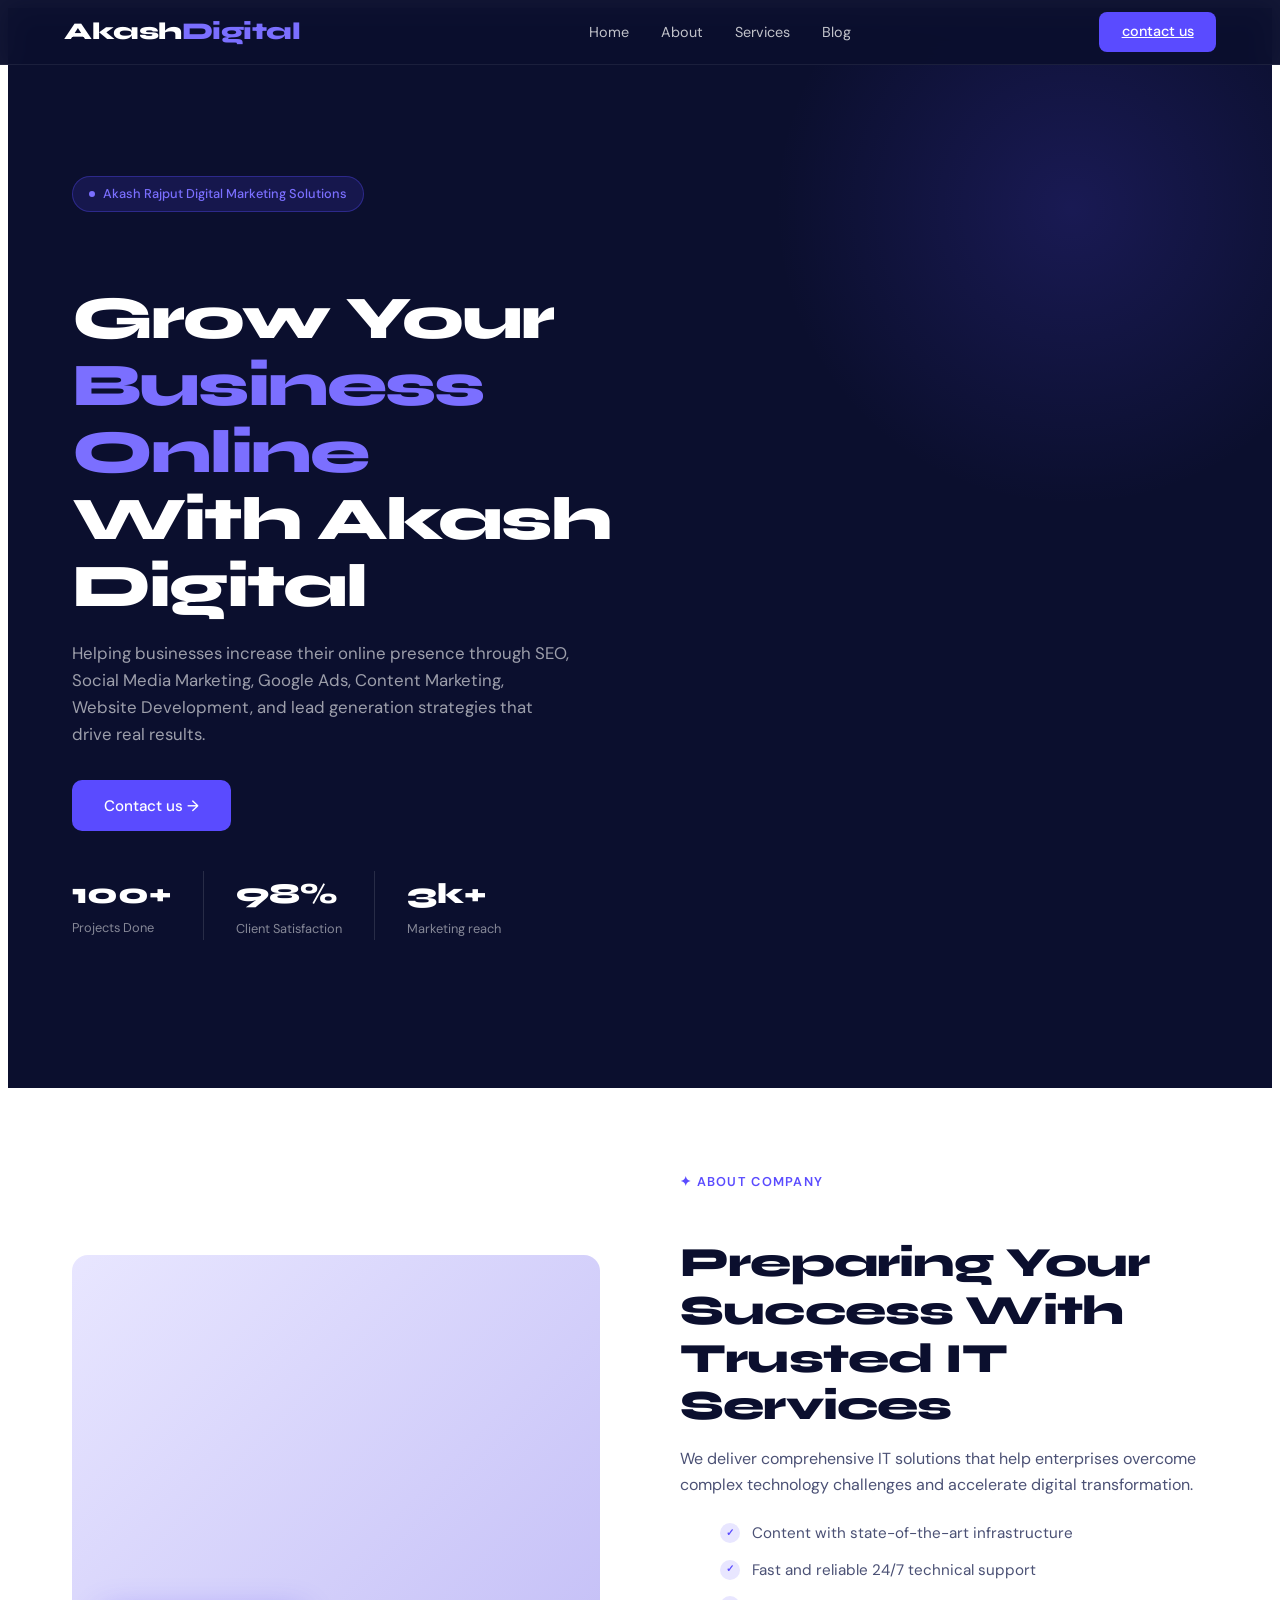
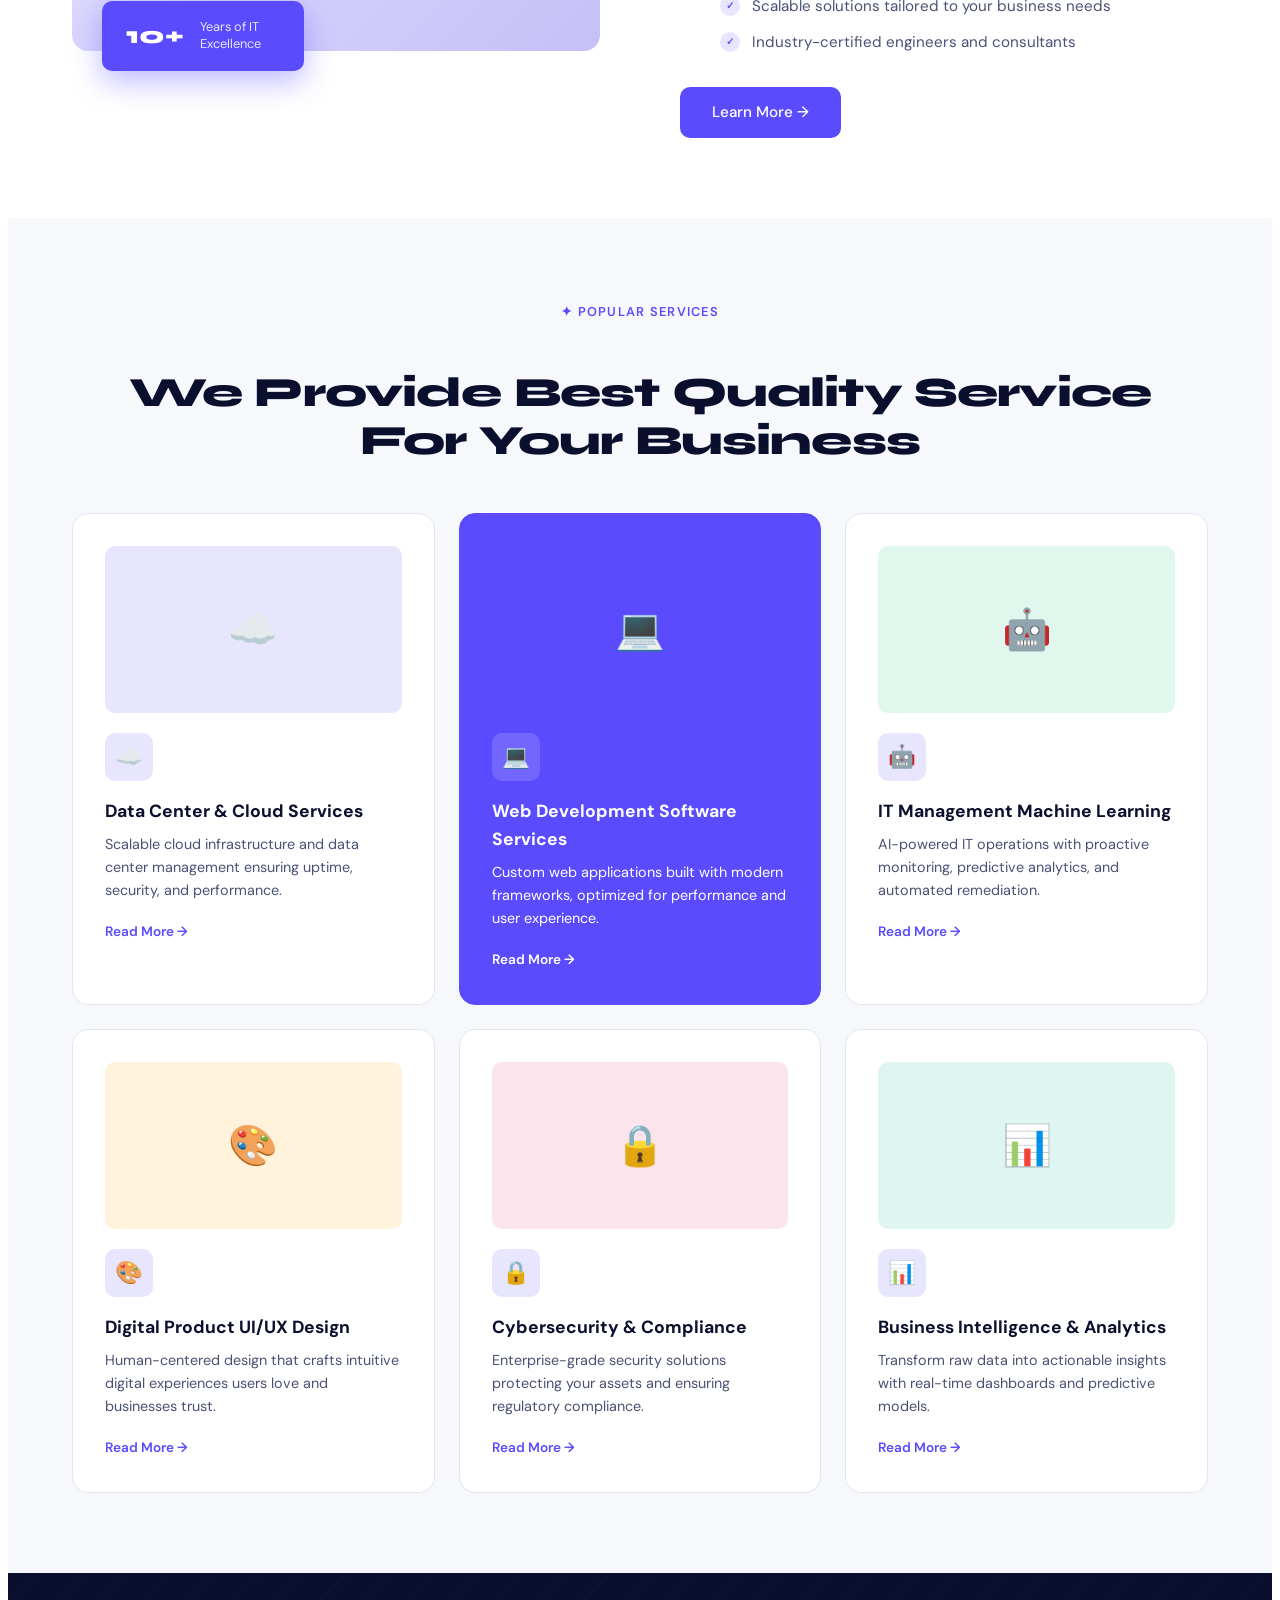
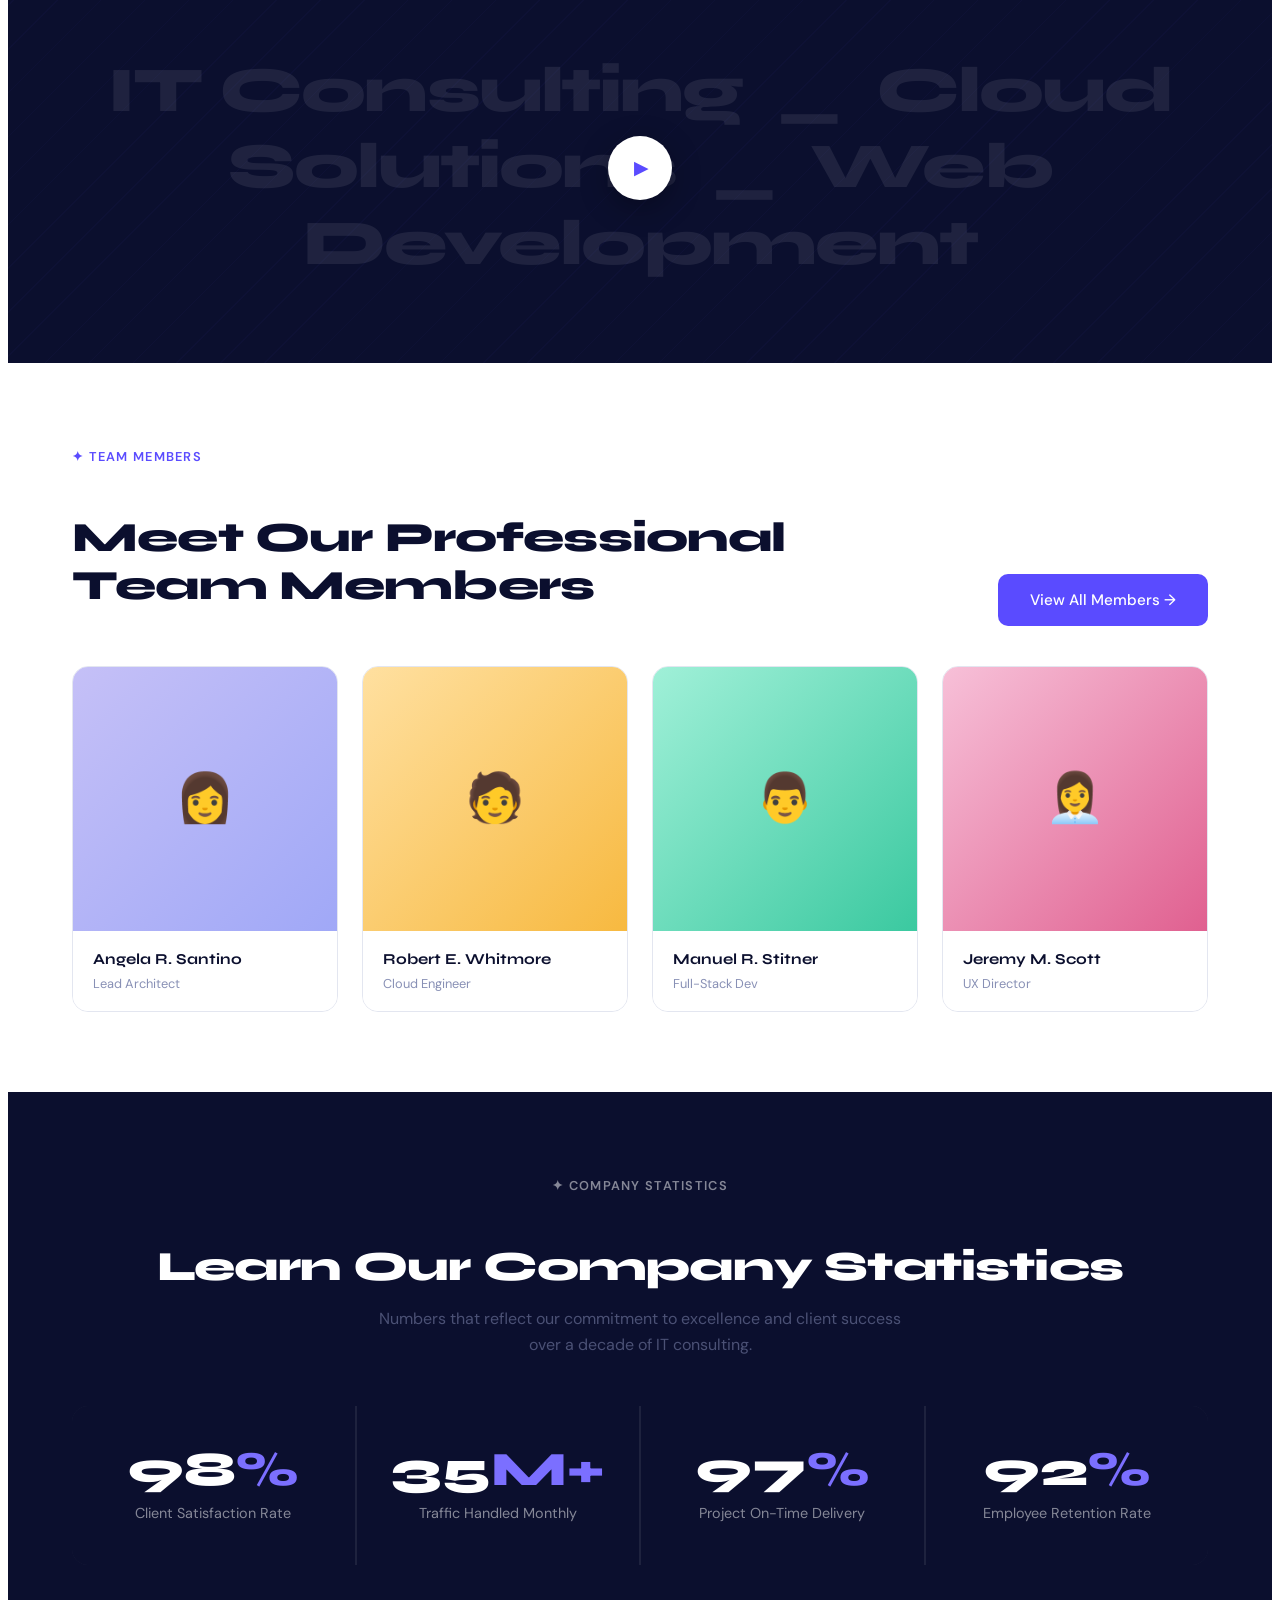
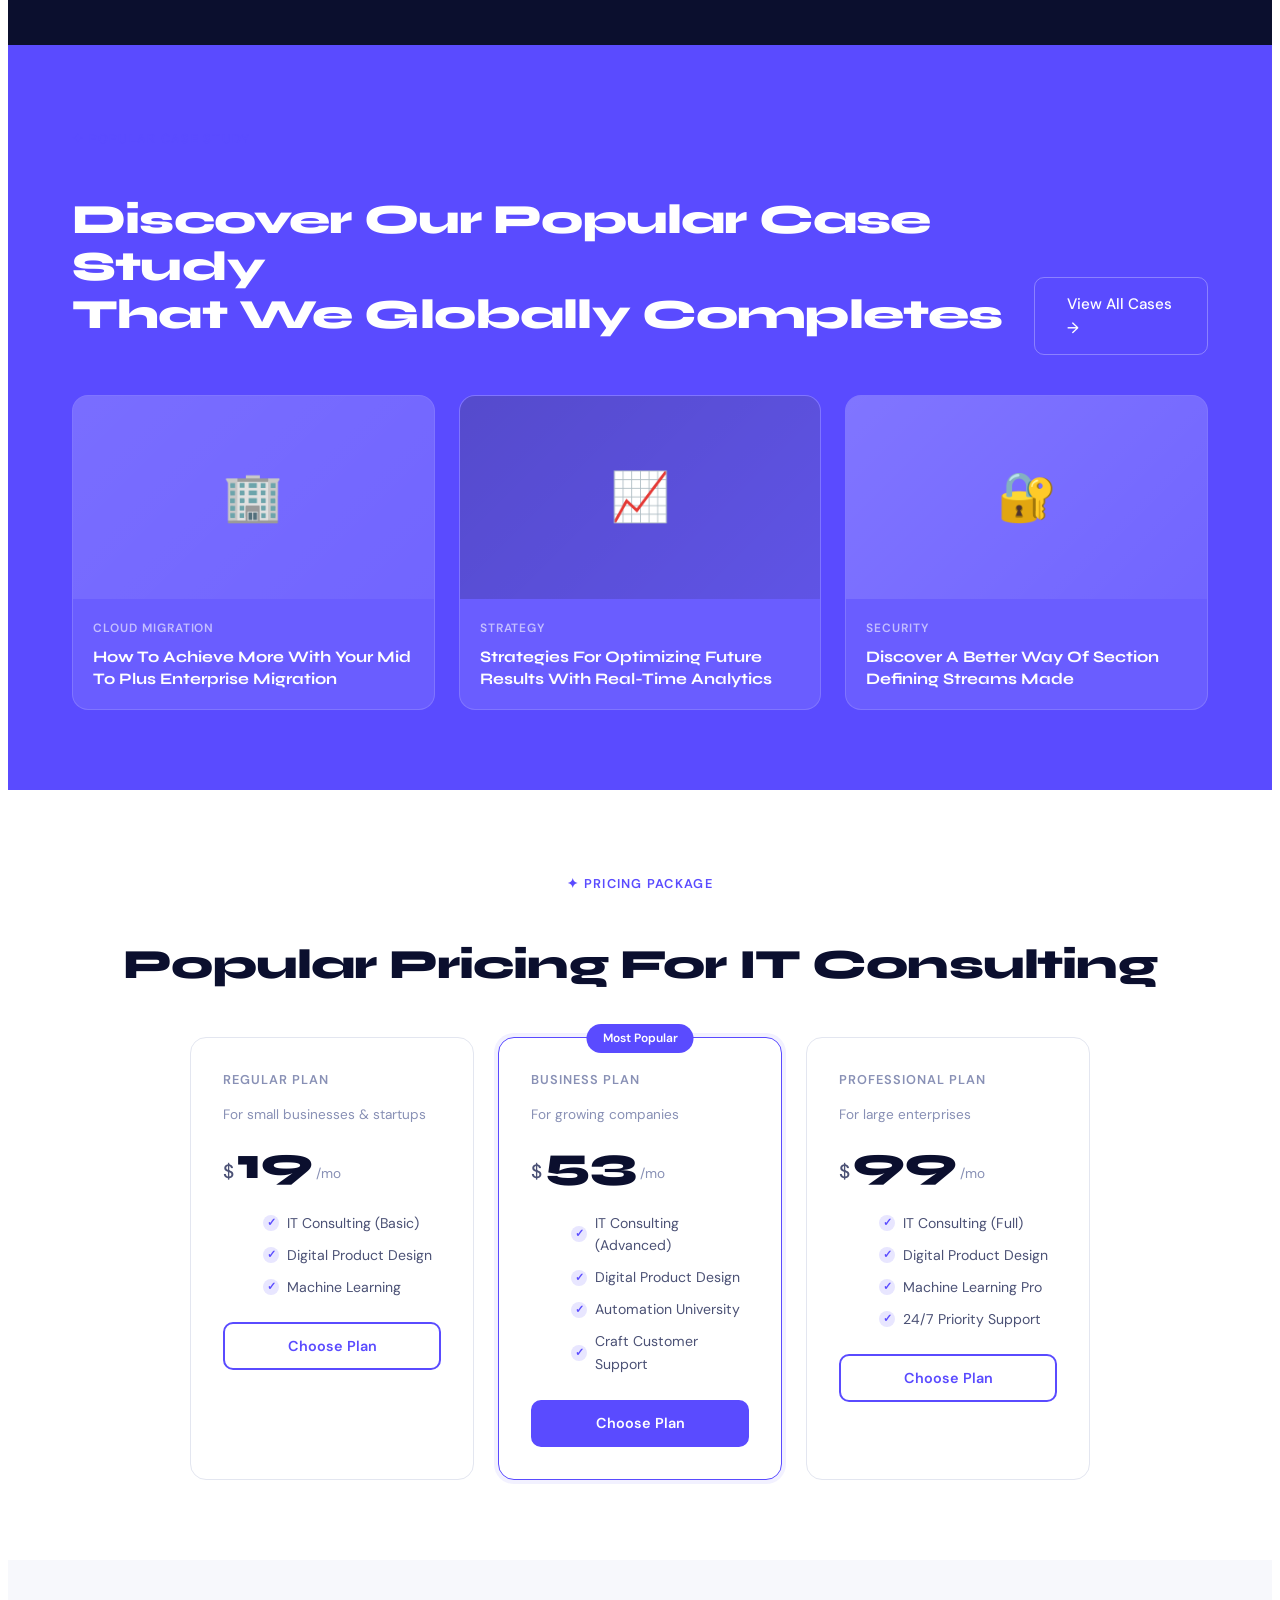
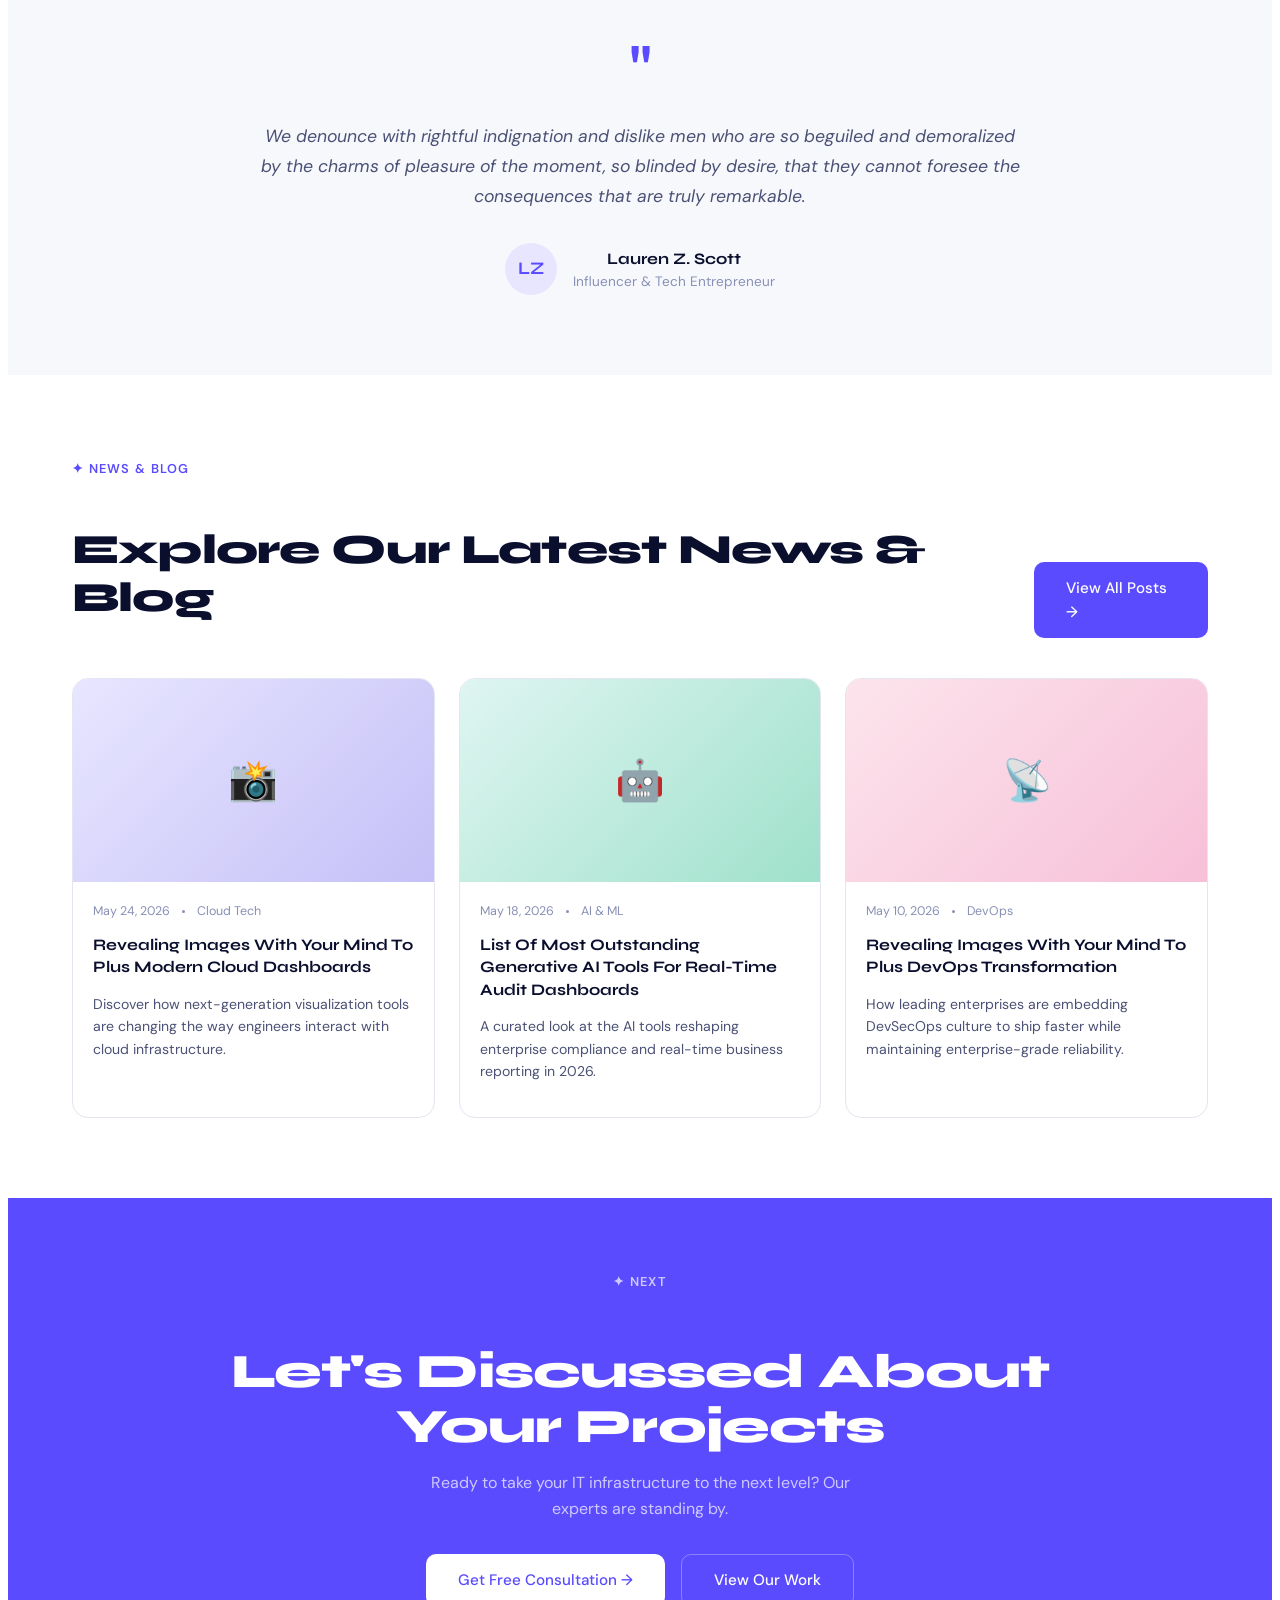
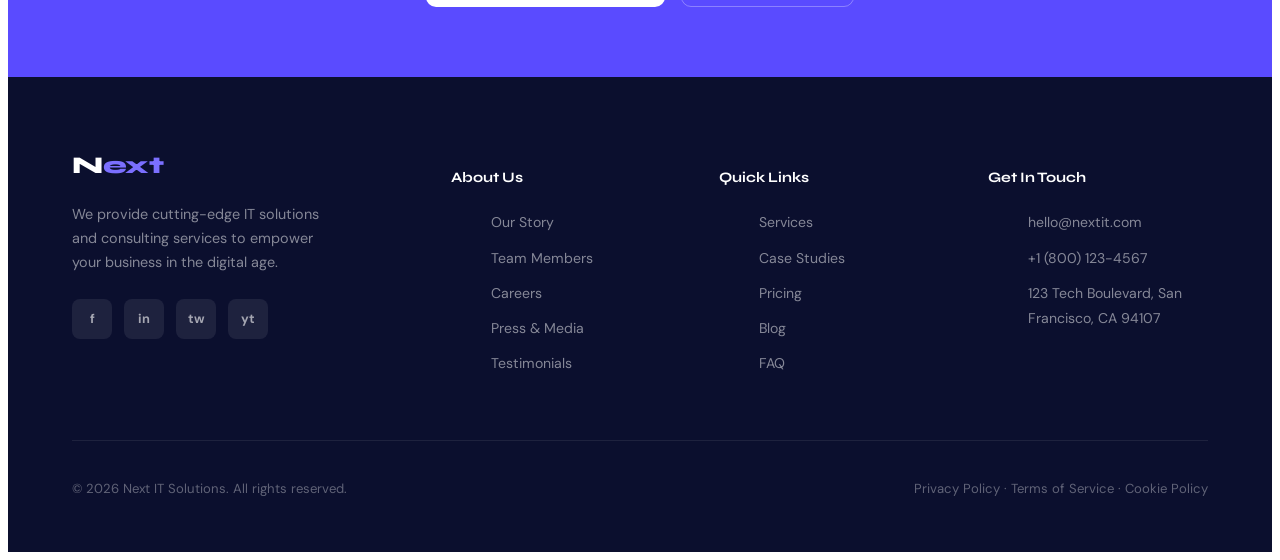
==== index.html @ 9a564808 "Add files via upload" ====
<!DOCTYPE html>
<html lang="en">
<head>
<meta charset="UTF-8">
<meta name="viewport" content="width=device-width, initial-scale=1.0">
<title>Akash Digital — digital marketing</title>
<link href="https://fonts.googleapis.com/css2?family=Syne:wght@400;500;600;700;800&family=DM+Sans:ital,wght@0,300;0,400;0,500;1,300&display=swap" rel="stylesheet">
 <link rel="stylesheet" href="style.css">

</head>
<body>

<!-- NAV -->
<nav>
  <div class="nav-logo">Akash<span>Digital</span></div>
  <ul class="nav-links">
    <li><a href="#">Home</a></li>
    <li><a href="#">About</a></li>
    <li><a href="#">Services</a></li>
    <li><a href="#">Blog</a></li>
   
  </ul>
  <a href="https://docs.google.com/forms/d/e/1FAIpQLSccIBVsFiqEyJVF1X9jM4MPDNVWLl92zFXgMLplhu-NSsnkiw/viewform?usp=publish-editor" class="nav-cta">
	contact us</a>
	
	
  <button class="nav-hamburger" aria-label="Open menu" aria-expanded="false" id="hamburger">
    <span></span><span></span><span></span>
  </button>
</nav>

<!-- Mobile Drawer -->
<div class="nav-drawer" id="navDrawer">
  <ul>
    <li><a href="#">Home</a></li>
    <li><a href="#">About</a></li>
    <li><a href="#">Services</a></li>
    <li><a href="#">Blog</a></li>
    <a href="https://docs.google.com/forms/d/e/1FAIpQLSccIBVsFiqEyJVF1X9jM4MPDNVWLl92zFXgMLplhu-NSsnkiw/viewform?usp=publish-editor" class="nav-cta">
	contact us</a>
	
  </ul>
  
</div>

<!-- HERO -->
<section class="hero" style="padding-top:100px;">
  <div class="hero-content">
   <div class="hero-badge">Akash Rajput Digital Marketing Solutions</div>

<h1 class="hero-title">
  Grow Your <span class="highlight">Business Online</span><br>
  With Akash<br>
  Digital <br>
  
</h1>

<p class="hero-sub">
  Helping businesses increase their online presence through SEO, Social Media Marketing, Google Ads, Content Marketing, Website Development, and lead generation strategies that drive real results.
</p>
    <div class="hero-actions">
      <a href="#" class="btn-primary">Contact us →</a>
      
    </div>
    <div class="hero-stats">
      <div>
        <div class="hero-stat-num">100+</div>
        <div class="hero-stat-label">Projects Done</div>
      </div>
      <div class="hero-stat-divider" style="width:1px;background:rgba(255,255,255,0.12);"></div>
      <div>
        <div class="hero-stat-num">98%</div>
        <div class="hero-stat-label">Client Satisfaction</div>
      </div>
      <div class="hero-stat-divider" style="width:1px;background:rgba(255,255,255,0.12);"></div>
      <div>
        <div class="hero-stat-num">3k+</div>
        <div class="hero-stat-label">Marketing reach</div>
      </div>
    </div>
  </div>
  
</section>

<!-- TRUST STRIP -->


<!-- ABOUT -->
<section>
  <div class="about-grid">
    <div class="about-img-wrap">
      <div class="about-img-placeholder">
      
      </div>
      <div class="about-badge">
        <div class="about-badge-num">10+</div>
        <div class="about-badge-text">Years of IT Excellence</div>
      </div>
    </div>
    <div style="padding-left:0;">
      <div class="section-label">✦ About Company</div>
      <h2 class="section-title">Preparing Your Success With Trusted IT Services</h2>
      <p class="section-sub">We deliver comprehensive IT solutions that help enterprises overcome complex technology challenges and accelerate digital transformation.</p>
      <ul class="check-list">
        <li><div class="check-icon"></div>Content with state-of-the-art infrastructure</li>
        <li><div class="check-icon"></div>Fast and reliable 24/7 technical support</li>
        <li><div class="check-icon"></div>Scalable solutions tailored to your business needs</li>
        <li><div class="check-icon"></div>Industry-certified engineers and consultants</li>
      </ul>
      <a href="#" class="btn-primary">Learn More →</a>
    </div>
  </div>
</section>

<!-- SERVICES -->
<section class="services">
  <div class="services-header">
    <div class="section-label">✦ Popular Services</div>
    <h2 class="section-title">We Provide Best Quality Service<br>For Your Business</h2>
  </div>
  <div class="services-grid">
    <div class="service-card">
      <div class="service-img"><div class="service-img-placeholder blue">☁️</div></div>
      <div class="service-icon">☁️</div>
      <div class="service-title">Data Center & Cloud Services</div>
      <div class="service-desc">Scalable cloud infrastructure and data center management ensuring uptime, security, and performance.</div>
      <a href="#" class="read-more">Read More →</a>
    </div>
    <div class="service-card featured">
      <div class="service-img"><div class="service-img-placeholder violet-dark">💻</div></div>
      <div class="service-icon">💻</div>
      <div class="service-title">Web Development Software Services</div>
      <div class="service-desc">Custom web applications built with modern frameworks, optimized for performance and user experience.</div>
      <a href="#" class="read-more">Read More →</a>
    </div>
    <div class="service-card">
      <div class="service-img"><div class="service-img-placeholder green">🤖</div></div>
      <div class="service-icon">🤖</div>
      <div class="service-title">IT Management Machine Learning</div>
      <div class="service-desc">AI-powered IT operations with proactive monitoring, predictive analytics, and automated remediation.</div>
      <a href="#" class="read-more">Read More →</a>
    </div>
    <div class="service-card">
      <div class="service-img"><div class="service-img-placeholder amber">🎨</div></div>
      <div class="service-icon">🎨</div>
      <div class="service-title">Digital Product UI/UX Design</div>
      <div class="service-desc">Human-centered design that crafts intuitive digital experiences users love and businesses trust.</div>
      <a href="#" class="read-more">Read More →</a>
    </div>
    <div class="service-card">
      <div class="service-img"><div class="service-img-placeholder pink">🔒</div></div>
      <div class="service-icon">🔒</div>
      <div class="service-title">Cybersecurity & Compliance</div>
      <div class="service-desc">Enterprise-grade security solutions protecting your assets and ensuring regulatory compliance.</div>
      <a href="#" class="read-more">Read More →</a>
    </div>
    <div class="service-card">
      <div class="service-img"><div class="service-img-placeholder teal">📊</div></div>
      <div class="service-icon">📊</div>
      <div class="service-title">Business Intelligence & Analytics</div>
      <div class="service-desc">Transform raw data into actionable insights with real-time dashboards and predictive models.</div>
      <a href="#" class="read-more">Read More →</a>
    </div>
  </div>
</section>

<!-- DARK BANNER -->
<div class="dark-banner" style="min-height:220px;">
  <div class="banner-text">IT Consulting &nbsp;_&nbsp; Cloud Solutions &nbsp;_&nbsp; Web Development</div>
  <button class="banner-play-btn" aria-label="Play video"></button>
</div>

<!-- TEAM -->
<section>
  <div style="display:flex;justify-content:space-between;align-items:flex-end;margin-bottom:2.5rem;flex-wrap:wrap;gap:1rem;" class="team-section-header">
    <div>
      <div class="section-label">✦ Team Members</div>
      <h2 class="section-title">Meet Our Professional<br>Team Members</h2>
    </div>
    <a href="#" class="btn-primary">View All Members →</a>
  </div>
  <div class="team-grid">
    <div class="team-card">
      <div class="team-img">👩</div>
      <div class="team-info"><div class="team-name">Angela R. Santino</div><div class="team-role">Lead Architect</div></div>
    </div>
    <div class="team-card">
      <div class="team-img amber-bg">🧑</div>
      <div class="team-info"><div class="team-name">Robert E. Whitmore</div><div class="team-role">Cloud Engineer</div></div>
    </div>
    <div class="team-card">
      <div class="team-img teal-bg">👨</div>
      <div class="team-info"><div class="team-name">Manuel R. Stitner</div><div class="team-role">Full-Stack Dev</div></div>
    </div>
    <div class="team-card">
      <div class="team-img pink-bg">👩‍💼</div>
      <div class="team-info"><div class="team-name">Jeremy M. Scott</div><div class="team-role">UX Director</div></div>
    </div>
  </div>
</section>

<!-- STATS -->
<section class="stats-section">
  <div class="stats-header">
    <div class="section-label" style="color:rgba(255,255,255,0.5);justify-content:center;">✦ Company Statistics</div>
    <h2 class="section-title" style="color:#fff;text-align:center;">Learn Our Company Statistics</h2>
    <p class="section-sub" style="text-align:center;margin:0 auto;">Numbers that reflect our commitment to excellence and client success over a decade of IT consulting.</p>
  </div>
  <div class="stats-grid">
    <div class="stat-item"><div class="stat-num">98<span>%</span></div><div class="stat-label">Client Satisfaction Rate</div></div>
    <div class="stat-item"><div class="stat-num">35<span>M+</span></div><div class="stat-label">Traffic Handled Monthly</div></div>
    <div class="stat-item"><div class="stat-num">97<span>%</span></div><div class="stat-label">Project On-Time Delivery</div></div>
    <div class="stat-item"><div class="stat-num">92<span>%</span></div><div class="stat-label">Employee Retention Rate</div></div>
  </div>
</section>

<!-- CASE STUDIES -->
<section class="case-section">
  <div class="case-header">
    <div>
      <div class="section-label">✦ Popular Case Study</div>
      <h2 class="section-title" style="color:#fff;">Discover Our Popular Case Study<br>That We Globally Completes</h2>
    </div>
    <a href="#" class="btn-outline">View All Cases →</a>
  </div>
  <div class="case-grid">
    <div class="case-card">
      <div class="case-img c1">🏢</div>
      <div class="case-content"><div class="case-tag">Cloud Migration</div><div class="case-title">How To Achieve More With Your Mid To Plus Enterprise Migration</div></div>
    </div>
    <div class="case-card">
      <div class="case-img c2">📈</div>
      <div class="case-content"><div class="case-tag">Strategy</div><div class="case-title">Strategies For Optimizing Future Results With Real-Time Analytics</div></div>
    </div>
    <div class="case-card">
      <div class="case-img c3">🔐</div>
      <div class="case-content"><div class="case-tag">Security</div><div class="case-title">Discover A Better Way Of Section Defining Streams Made</div></div>
    </div>
  </div>
</section>

<!-- PRICING -->
<section>
  <div class="pricing-header">
    <div class="section-label" style="justify-content:center;">✦ Pricing Package</div>
    <h2 class="section-title" style="text-align:center;">Popular Pricing For IT Consulting</h2>
  </div>
  <div class="pricing-grid">
    <div class="pricing-card">
      <div class="pricing-plan">Regular Plan</div>
      <p style="font-size:0.85rem;color:var(--text-light);margin-bottom:0.5rem;">For small businesses & startups</p>
      <div class="pricing-price"><span class="pricing-dollar">$</span><span class="pricing-amount">19</span><span class="pricing-period">/mo</span></div>
      <ul class="pricing-features"><li>IT Consulting (Basic)</li><li>Digital Product Design</li><li>Machine Learning</li></ul>
      <button class="pricing-btn">Choose Plan</button>
    </div>
    <div class="pricing-card popular">
      <div class="popular-badge">Most Popular</div>
      <div class="pricing-plan">Business Plan</div>
      <p style="font-size:0.85rem;color:var(--text-light);margin-bottom:0.5rem;">For growing companies</p>
      <div class="pricing-price"><span class="pricing-dollar">$</span><span class="pricing-amount">53</span><span class="pricing-period">/mo</span></div>
      <ul class="pricing-features"><li>IT Consulting (Advanced)</li><li>Digital Product Design</li><li>Automation University</li><li>Craft Customer Support</li></ul>
      <button class="pricing-btn filled">Choose Plan</button>
    </div>
    <div class="pricing-card">
      <div class="pricing-plan">Professional Plan</div>
      <p style="font-size:0.85rem;color:var(--text-light);margin-bottom:0.5rem;">For large enterprises</p>
      <div class="pricing-price"><span class="pricing-dollar">$</span><span class="pricing-amount">99</span><span class="pricing-period">/mo</span></div>
      <ul class="pricing-features"><li>IT Consulting (Full)</li><li>Digital Product Design</li><li>Machine Learning Pro</li><li>24/7 Priority Support</li></ul>
      <button class="pricing-btn">Choose Plan</button>
    </div>
  </div>
</section>

<!-- TESTIMONIAL -->
<section class="testimonial-section">
  <div class="testimonial-inner">
    <span class="quote-mark">"</span>
    <p class="testimonial-text">We denounce with rightful indignation and dislike men who are so beguiled and demoralized by the charms of pleasure of the moment, so blinded by desire, that they cannot foresee the consequences that are truly remarkable.</p>
    <div class="testimonial-author">
      <div class="author-avatar">LZ</div>
      <div><div class="author-name">Lauren Z. Scott</div><div class="author-role">Influencer & Tech Entrepreneur</div></div>
    </div>
  </div>
</section>

<!-- BLOG -->
<section>
  <div class="blog-header">
    <div>
      <div class="section-label">✦ News & Blog</div>
      <h2 class="section-title">Explore Our Latest News & Blog</h2>
    </div>
    <a href="#" class="btn-primary">View All Posts →</a>
  </div>
  <div class="blog-grid">
    <div class="blog-card">
      <div class="blog-img b1">📸</div>
      <div class="blog-content">
        <div class="blog-meta"><span>May 24, 2026</span><span class="dot"></span><span>Cloud Tech</span></div>
        <div class="blog-title">Revealing Images With Your Mind To Plus Modern Cloud Dashboards</div>
        <p class="blog-excerpt">Discover how next-generation visualization tools are changing the way engineers interact with cloud infrastructure.</p>
      </div>
    </div>
    <div class="blog-card">
      <div class="blog-img b2">🤖</div>
      <div class="blog-content">
        <div class="blog-meta"><span>May 18, 2026</span><span class="dot"></span><span>AI & ML</span></div>
        <div class="blog-title">List Of Most Outstanding Generative AI Tools For Real-Time Audit Dashboards</div>
        <p class="blog-excerpt">A curated look at the AI tools reshaping enterprise compliance and real-time business reporting in 2026.</p>
      </div>
    </div>
    <div class="blog-card">
      <div class="blog-img b3">📡</div>
      <div class="blog-content">
        <div class="blog-meta"><span>May 10, 2026</span><span class="dot"></span><span>DevOps</span></div>
        <div class="blog-title">Revealing Images With Your Mind To Plus DevOps Transformation</div>
        <p class="blog-excerpt">How leading enterprises are embedding DevSecOps culture to ship faster while maintaining enterprise-grade reliability.</p>
      </div>
    </div>
  </div>
</section>

<!-- CTA BANNER -->
<section style="background:var(--violet);padding:70px 5vw;text-align:center;">
  <div class="section-label" style="justify-content:center;color:rgba(255,255,255,0.7);">✦ Next</div>
  <h2 class="section-title" style="color:#fff;font-size:clamp(1.8rem,4vw,3rem);margin-bottom:1rem;">Let's Discussed About<br>Your Projects</h2>
  <p style="color:rgba(255,255,255,0.7);max-width:460px;margin:0 auto 2rem;font-size:1rem;">Ready to take your IT infrastructure to the next level? Our experts are standing by.</p>
  <div style="display:flex;gap:1rem;justify-content:center;flex-wrap:wrap;">
    <a href="#" class="btn-primary" style="background:#fff;color:var(--violet);">Get Free Consultation →</a>
    <a href="#" class="btn-outline">View Our Work</a>
  </div>
</section>

<!-- FOOTER -->
<footer>
  <div class="footer-grid">
    <div class="footer-brand">
      <span class="nav-logo">N<span>ext</span></span>
      <p>We provide cutting-edge IT solutions and consulting services to empower your business in the digital age.</p>
      <div class="social-links">
        <div class="social-link">f</div>
        <div class="social-link">in</div>
        <div class="social-link">tw</div>
        <div class="social-link">yt</div>
      </div>
    </div>
    <div class="footer-col">
      <h4>About Us</h4>
      <ul class="footer-links">
        <li><a href="#">Our Story</a></li>
        <li><a href="#">Team Members</a></li>
        <li><a href="#">Careers</a></li>
        <li><a href="#">Press & Media</a></li>
        <li><a href="#">Testimonials</a></li>
      </ul>
    </div>
    <div class="footer-col">
      <h4>Quick Links</h4>
      <ul class="footer-links">
        <li><a href="#">Services</a></li>
        <li><a href="#">Case Studies</a></li>
        <li><a href="#">Pricing</a></li>
        <li><a href="#">Blog</a></li>
        <li><a href="#">FAQ</a></li>
      </ul>
    </div>
    <div class="footer-col">
      <h4>Get In Touch</h4>
      <ul class="footer-links">
        <li><a href="#">hello@nextit.com</a></li>
        <li><a href="#">+1 (800) 123-4567</a></li>
        <li><a href="#">123 Tech Boulevard, San Francisco, CA 94107</a></li>
      </ul>
    </div>
  </div>
  <div class="footer-bottom">
    <p>© 2026 Next IT Solutions. All rights reserved.</p>
    <p>Privacy Policy · Terms of Service · Cookie Policy</p>
  </div>
</footer>

<script>
  const hamburger = document.getElementById('hamburger');
  const drawer = document.getElementById('navDrawer');

  hamburger.addEventListener('click', () => {
    const isOpen = drawer.classList.toggle('open');
    hamburger.classList.toggle('open', isOpen);
    hamburger.setAttribute('aria-expanded', isOpen);
  });

  // Close drawer when a link is tapped
  drawer.querySelectorAll('a, button').forEach(el => {
    el.addEventListener('click', () => {
      drawer.classList.remove('open');
      hamburger.classList.remove('open');
      hamburger.setAttribute('aria-expanded', 'false');
    });
  });
</script>
</body>
</html>
---- style.css ----
<style>
  *, *::before, *::after { box-sizing: border-box; margin: 0; padding: 0; }
 
  :root {
    --navy: #0B0F2E;
    --navy-mid: #141836;
    --violet: #5A4BFF;
    --violet-light: #7B6FFF;
    --violet-dim: #e8e6ff;
    --white: #ffffff;
    --off-white: #F7F8FC;
    --text-dark: #0B0F2E;
    --text-mid: #4B5175;
    --text-light: #8890B5;
    --border: #E3E6F0;
    --card-bg: #ffffff;
    --accent-green: #22C98A;
    --accent-amber: #FFB03A;
    --radius: 16px;
    --radius-sm: 10px;
  }
 
  html { scroll-behavior: smooth; }
 
  body {
    font-family: 'DM Sans', sans-serif;
    background: var(--white);
    color: var(--text-dark);
    line-height: 1.6;
    overflow-x: hidden;
  }
 
  h1,h2,h3,h4,h5 { font-family: 'Syne', sans-serif; }
 
  /* ── NAV ── */
  nav {
    position: fixed; top: 0; left: 0; right: 0; z-index: 200;
    background: rgba(11,15,46,0.97);
    backdrop-filter: blur(12px);
    display: flex; align-items: center; justify-content: space-between;
    padding: 0 5vw;
    height: 64px;
    border-bottom: 1px solid rgba(255,255,255,0.07);
  }
  .nav-logo {
    font-family: 'Syne', sans-serif;
    font-weight: 800; font-size: 1.5rem;
    color: var(--white); letter-spacing: -0.02em;
  }
  .nav-logo span { color: var(--violet-light); }
 
  .nav-links { display: flex; gap: 2rem; list-style: none; }
  .nav-links a {
    color: rgba(255,255,255,0.75); text-decoration: none;
    font-size: 0.9rem; font-weight: 400; transition: color 0.2s;
  }
  .nav-links a:hover { color: #fff; }
 
  .nav-cta {
    background: var(--violet); color: #fff; border: none;
    padding: 0.55rem 1.4rem; border-radius: 8px;
    font-family: 'DM Sans', sans-serif; font-weight: 500;
    font-size: 0.9rem; cursor: pointer; transition: background 0.2s;
  }
  .nav-cta:hover { background: var(--violet-light); }
 
  /* Hamburger */
  .nav-hamburger {
    display: none;
    flex-direction: column; justify-content: center; gap: 5px;
    width: 40px; height: 40px; background: none; border: none;
    cursor: pointer; padding: 6px;
  }
  .nav-hamburger span {
    display: block; height: 2px; background: #fff;
    border-radius: 2px; transition: all 0.3s;
  }
  .nav-hamburger.open span:nth-child(1) { transform: translateY(7px) rotate(45deg); }
  .nav-hamburger.open span:nth-child(2) { opacity: 0; }
  .nav-hamburger.open span:nth-child(3) { transform: translateY(-7px) rotate(-45deg); }
 
  /* Mobile menu drawer */
  .nav-drawer {
    display: none;
    position: fixed; top: 64px; left: 0; right: 0;
    background: rgba(11,15,46,0.99);
    backdrop-filter: blur(16px);
    padding: 1.5rem 5vw 2rem;
    z-index: 199;
    border-bottom: 1px solid rgba(255,255,255,0.08);
    flex-direction: column; gap: 0;
  }
  .nav-drawer.open { display: flex; }
  .nav-drawer ul {
    list-style: none; display: flex; flex-direction: column;
    gap: 0; border-bottom: 1px solid rgba(255,255,255,0.08);
    margin-bottom: 1.25rem;
  }
  .nav-drawer ul li a {
    display: block; padding: 0.9rem 0;
    color: rgba(255,255,255,0.8); text-decoration: none;
    font-size: 1rem; font-weight: 500;
    border-bottom: 1px solid rgba(255,255,255,0.06);
    transition: color 0.2s;
  }
  .nav-drawer ul li:last-child a { border-bottom: none; }
  .nav-drawer ul li a:hover { color: #fff; }
  .nav-drawer .nav-cta { width: 100%; text-align: center; padding: 0.85rem; font-size: 1rem; border-radius: var(--radius-sm); }
 
  /* ── HERO ── */
  .hero {
    min-height: 100vh; background: var(--navy);
    display: grid; grid-template-columns: 1fr 420px;
    align-items: center; gap: 3rem;
    padding: 100px 5vw 80px;
    position: relative; overflow: hidden;
  }
  .hero::before {
    content: ''; position: absolute;
    top: -100px; right: -100px;
    width: 600px; height: 600px; border-radius: 50%;
    background: radial-gradient(circle, rgba(90,75,255,0.18) 0%, transparent 70%);
    pointer-events: none;
  }
  .hero-badge {
    display: inline-flex; align-items: center; gap: 0.5rem;
    background: rgba(90,75,255,0.15);
    border: 1px solid rgba(90,75,255,0.35);
    color: var(--violet-light); font-size: 0.8rem; font-weight: 500;
    padding: 0.4rem 1rem; border-radius: 100px; margin-bottom: 1.5rem;
  }
  .hero-badge::before {
    content: ''; width: 6px; height: 6px;
    border-radius: 50%; background: var(--violet-light);
    flex-shrink: 0;
  }
  .hero-title {
    font-size: clamp(2.2rem, 6vw, 3.8rem); font-weight: 800;
    color: var(--white); line-height: 1.1;
    letter-spacing: -0.03em; margin-bottom: 1.25rem;
  }
  .hero-title .highlight { color: var(--violet-light); }
  .hero-sub {
    color: rgba(255,255,255,0.6); font-size: 1.05rem;
    max-width: 500px; margin-bottom: 2rem;
  }
  .hero-actions { display: flex; gap: 1rem; align-items: center; flex-wrap: wrap; }
  .btn-primary {
    background: var(--violet); color: #fff; border: none;
    padding: 0.85rem 2rem; border-radius: var(--radius-sm);
    font-family: 'DM Sans', sans-serif; font-weight: 500;
    font-size: 0.95rem; cursor: pointer; transition: all 0.2s;
    display: inline-flex; align-items: center; gap: 0.5rem;
    text-decoration: none;
  }
  .btn-primary:hover { background: var(--violet-light); transform: translateY(-1px); }
  .btn-outline {
    background: transparent; color: #fff;
    border: 1.5px solid rgba(255,255,255,0.3);
    padding: 0.85rem 2rem; border-radius: var(--radius-sm);
    font-family: 'DM Sans', sans-serif; font-weight: 500;
    font-size: 0.95rem; cursor: pointer; transition: all 0.2s;
    text-decoration: none; display: inline-flex; align-items: center;
  }
  .btn-outline:hover { border-color: #fff; background: rgba(255,255,255,0.05); }
  .hero-stats { display: flex; gap: 2rem; margin-top: 2.5rem; flex-wrap: wrap; }
  .hero-stat-num {
    font-family: 'Syne', sans-serif; font-size: 1.8rem;
    font-weight: 800; color: #fff;
  }
  .hero-stat-label { font-size: 0.8rem; color: rgba(255,255,255,0.5); margin-top: 0.1rem; }
  .hero-stat-divider { width: 1px; background: rgba(255,255,255,0.12); }
 
  /* ── CONSULTATION CARD ── */
  .hero-card {
    background: var(--white); border-radius: var(--radius);
    padding: 2rem; box-shadow: 0 30px 80px rgba(0,0,0,0.4);
  }
  .hero-card h3 { font-size: 1.1rem; font-weight: 700; margin-bottom: 1.25rem; color: var(--text-dark); }
  .form-group { margin-bottom: 0.85rem; }
  .form-group input, .form-group select {
    width: 100%; padding: 0.75rem 1rem;
    border: 1.5px solid var(--border); border-radius: var(--radius-sm);
    font-family: 'DM Sans', sans-serif; font-size: 0.9rem;
    color: var(--text-dark); background: var(--off-white);
    outline: none; transition: border-color 0.2s;
    -webkit-appearance: none; appearance: none;
  }
  .form-group input:focus, .form-group select:focus { border-color: var(--violet); }
  .form-group input::placeholder { color: var(--text-light); }
  .hero-card .btn-submit {
    width: 100%; background: var(--violet); color: #fff; border: none;
    padding: 0.85rem; border-radius: var(--radius-sm);
    font-family: 'DM Sans', sans-serif; font-weight: 600;
    font-size: 0.95rem; cursor: pointer; margin-top: 0.5rem; transition: background 0.2s;
  }
  .hero-card .btn-submit:hover { background: var(--violet-light); }
 
  /* ── TRUST STRIP ── */
  .trust-strip {
    background: var(--navy-mid); padding: 1.25rem 5vw;
    display: flex; gap: 1.5rem; align-items: center;
    overflow-x: auto; border-bottom: 1px solid rgba(255,255,255,0.05);
    -webkit-overflow-scrolling: touch;
    scrollbar-width: none;
  }
  .trust-strip::-webkit-scrollbar { display: none; }
  .trust-strip-label { color: rgba(255,255,255,0.4); font-size: 0.8rem; white-space: nowrap; flex-shrink: 0; }
  .trust-logos { display: flex; gap: 2rem; align-items: center; flex-shrink: 0; }
  .trust-logo {
    color: rgba(255,255,255,0.35); font-family: 'Syne', sans-serif;
    font-weight: 700; font-size: 1rem; letter-spacing: 0.05em;
    text-transform: uppercase; white-space: nowrap;
  }
 
  /* ── SECTION COMMONS ── */
  section { padding: 80px 5vw; }
  .section-label {
    display: inline-flex; align-items: center; gap: 0.5rem;
    color: var(--violet); font-size: 0.8rem; font-weight: 600;
    letter-spacing: 0.1em; text-transform: uppercase; margin-bottom: 0.75rem;
  }
  .section-title {
    font-size: clamp(1.7rem, 4vw, 2.6rem); font-weight: 800;
    line-height: 1.15; letter-spacing: -0.02em; margin-bottom: 1rem;
  }
  .section-sub { color: var(--text-mid); font-size: 1rem; max-width: 540px; }
 
  /* ── ABOUT ── */
  .about-grid { display: grid; grid-template-columns: 1fr 1fr; gap: 5rem; align-items: center; }
  .about-img-wrap { position: relative; }
  .about-img-placeholder {
   
	
  }
  .about-img-icon { font-size: 5rem; color: var(--violet); opacity: 0.4; position: relative; z-index: 1; }
  .about-badge {
    position: absolute; bottom: -20px; left: 30px;
    background: var(--violet); color: #fff;
    padding: 1rem 1.5rem; border-radius: var(--radius-sm);
    box-shadow: 0 10px 30px rgba(90,75,255,0.4);
    display: flex; gap: 1rem; align-items: center;
  }
  .about-badge-num { font-family: 'Syne', sans-serif; font-size: 1.5rem; font-weight: 800; }
  .about-badge-text { font-size: 0.8rem; opacity: 0.85; max-width: 80px; line-height: 1.3; }
  .check-list { list-style: none; display: flex; flex-direction: column; gap: 0.75rem; margin: 1.5rem 0 2rem; }
  .check-list li { display: flex; align-items: flex-start; gap: 0.75rem; font-size: 0.95rem; color: var(--text-mid); }
  .check-icon {
    width: 20px; height: 20px; min-width: 20px; border-radius: 50%;
    background: var(--violet-dim); display: flex; align-items: center;
    justify-content: center; margin-top: 2px;
  }
  .check-icon::after { content: '✓'; font-size: 0.65rem; color: var(--violet); font-weight: 700; }
 
  /* ── SERVICES ── */
  .services { background: var(--off-white); }
  .services-header { text-align: center; margin-bottom: 3rem; }
  .services-grid { display: grid; grid-template-columns: repeat(3, 1fr); gap: 1.5rem; }
  .service-card {
    background: var(--card-bg); border-radius: var(--radius);
    padding: 2rem; border: 1.5px solid var(--border); transition: all 0.25s; cursor: pointer;
  }
  .service-card:hover { border-color: var(--violet); box-shadow: 0 12px 40px rgba(90,75,255,0.1); transform: translateY(-4px); }
  .service-card.featured { background: var(--violet); border-color: var(--violet); }
  .service-card.featured * { color: #fff !important; }
  .service-card.featured .service-icon { background: rgba(255,255,255,0.15); }
  .service-img { width: 100%; aspect-ratio: 16/9; border-radius: var(--radius-sm); margin-bottom: 1.25rem; overflow: hidden; }
  .service-img-placeholder { width: 100%; height: 100%; display: flex; align-items: center; justify-content: center; font-size: 2.5rem; }
  .service-img-placeholder.blue { background: #e8e6ff; }
  .service-img-placeholder.green { background: #e0f7ee; }
  .service-img-placeholder.amber { background: #fff3dc; }
  .service-img-placeholder.pink { background: #fce4ec; }
  .service-img-placeholder.teal { background: #dff5f1; }
  .service-img-placeholder.violet-dark { background: var(--violet); }
  .service-icon {
    width: 48px; height: 48px; border-radius: var(--radius-sm);
    background: var(--violet-dim); display: flex; align-items: center;
    justify-content: center; font-size: 1.4rem; margin-bottom: 1rem;
  }
  .service-title { font-size: 1.1rem; font-weight: 700; margin-bottom: 0.5rem; color: var(--text-dark); }
  .service-desc { font-size: 0.9rem; color: var(--text-mid); line-height: 1.6; margin-bottom: 1rem; }
  .read-more { font-size: 0.85rem; color: var(--violet); font-weight: 600; text-decoration: none; display: inline-flex; align-items: center; gap: 0.3rem; }
  .read-more:hover { gap: 0.5rem; }
 
  /* ── DARK BANNER ── */
  .dark-banner {
    background: var(--navy); color: #fff;
    padding: 80px 5vw; display: flex; align-items: center;
    justify-content: center; text-align: center; flex-direction: column;
    gap: 1rem; position: relative; overflow: hidden;
  }
  .dark-banner::before {
    content: ''; position: absolute; inset: 0;
    background: repeating-linear-gradient(-45deg, transparent, transparent 30px, rgba(90,75,255,0.03) 30px, rgba(90,75,255,0.03) 31px);
  }
  .dark-banner .banner-text {
    font-family: 'Syne', sans-serif;
    font-size: clamp(1.4rem, 5vw, 5rem); font-weight: 800;
    letter-spacing: -0.03em; line-height: 1.2; opacity: 0.08;
    position: relative; z-index: 1; max-width: 100%;
    word-break: break-word;
  }
  .banner-play-btn {
    position: absolute; width: 64px; height: 64px; border-radius: 50%;
    background: #fff; border: none; cursor: pointer;
    display: flex; align-items: center; justify-content: center;
    z-index: 2; box-shadow: 0 8px 30px rgba(0,0,0,0.3); transition: transform 0.2s;
  }
  .banner-play-btn:hover { transform: scale(1.05); }
  .banner-play-btn::after { content: '▶'; color: var(--violet); font-size: 1.2rem; margin-left: 3px; }
 
  /* ── TEAM ── */
  .team-grid { display: grid; grid-template-columns: repeat(4, 1fr); gap: 1.5rem; }
  .team-card { border-radius: var(--radius); overflow: hidden; border: 1.5px solid var(--border); transition: box-shadow 0.2s; }
  .team-card:hover { box-shadow: 0 12px 40px rgba(0,0,0,0.08); }
  .team-img {
    width: 100%; aspect-ratio: 1;
    background: linear-gradient(135deg, #c5c0f7, #a0a8f7);
    display: flex; align-items: center; justify-content: center; font-size: 3rem;
  }
  .team-img.amber-bg { background: linear-gradient(135deg, #ffe0a0, #f7b940); }
  .team-img.teal-bg { background: linear-gradient(135deg, #a0f0d8, #3bc9a0); }
  .team-img.pink-bg { background: linear-gradient(135deg, #f7c0d8, #e06090); }
  .team-info { padding: 1rem 1.25rem; background: #fff; }
  .team-name { font-family: 'Syne', sans-serif; font-weight: 700; font-size: 0.95rem; margin-bottom: 0.2rem; }
  .team-role { font-size: 0.8rem; color: var(--text-light); }
 
  /* ── STATS ── */
  .stats-section { background: var(--navy); color: #fff; }
  .stats-header { text-align: center; margin-bottom: 3rem; }
  .stats-grid {
    display: grid; grid-template-columns: repeat(4, 1fr);
    gap: 2px; background: rgba(255,255,255,0.08);
    border-radius: var(--radius); overflow: hidden;
  }
  .stat-item { background: var(--navy); padding: 2.5rem 2rem; text-align: center; }
  .stat-num { font-family: 'Syne', sans-serif; font-size: 3rem; font-weight: 800; color: #fff; line-height: 1; margin-bottom: 0.5rem; }
  .stat-num span { color: var(--violet-light); }
  .stat-label { font-size: 0.9rem; color: rgba(255,255,255,0.5); }
 
  /* ── CASE STUDIES ── */
  .case-section { background: var(--violet); }
  .case-header { display: flex; justify-content: space-between; align-items: flex-end; margin-bottom: 2.5rem; gap: 1rem; }
  .case-grid { display: grid; grid-template-columns: repeat(3, 1fr); gap: 1.5rem; }
  .case-card {
    border-radius: var(--radius); overflow: hidden;
    background: rgba(255,255,255,0.1); border: 1px solid rgba(255,255,255,0.15);
    transition: background 0.2s; cursor: pointer;
  }
  .case-card:hover { background: rgba(255,255,255,0.15); }
  .case-img { width: 100%; aspect-ratio: 16/9; display: flex; align-items: center; justify-content: center; font-size: 3rem; }
  .case-img.c1 { background: linear-gradient(135deg, rgba(255,255,255,0.1), rgba(255,255,255,0.05)); }
  .case-img.c2 { background: linear-gradient(135deg, rgba(0,0,0,0.2), rgba(0,0,0,0.1)); }
  .case-img.c3 { background: linear-gradient(135deg, rgba(255,255,255,0.15), rgba(255,255,255,0.05)); }
  .case-content { padding: 1.25rem; }
  .case-tag { font-size: 0.75rem; font-weight: 600; color: rgba(255,255,255,0.6); letter-spacing: 0.08em; text-transform: uppercase; margin-bottom: 0.5rem; }
  .case-title { font-family: 'Syne', sans-serif; font-weight: 700; font-size: 1rem; color: #fff; line-height: 1.35; }
 
  /* ── PRICING ── */
  .pricing-header { text-align: center; margin-bottom: 3rem; }
  .pricing-grid { display: grid; grid-template-columns: repeat(3, 1fr); gap: 1.5rem; max-width: 900px; margin: 0 auto; }
  .pricing-card { border-radius: var(--radius); padding: 2rem; border: 1.5px solid var(--border); background: #fff; position: relative; transition: all 0.2s; }
  .pricing-card:hover { border-color: var(--violet); box-shadow: 0 10px 40px rgba(90,75,255,0.1); }
  .pricing-card.popular { border-color: var(--violet); box-shadow: 0 0 0 4px rgba(90,75,255,0.08); }
  .popular-badge {
    position: absolute; top: -14px; left: 50%; transform: translateX(-50%);
    background: var(--violet); color: #fff; font-size: 0.75rem; font-weight: 600;
    padding: 0.3rem 1rem; border-radius: 100px; white-space: nowrap;
  }
  .pricing-plan { font-size: 0.8rem; font-weight: 600; color: var(--text-light); letter-spacing: 0.08em; text-transform: uppercase; margin-bottom: 0.5rem; }
  .pricing-price { margin: 1rem 0 1.5rem; display: flex; align-items: baseline; gap: 0.2rem; }
  .pricing-dollar { font-size: 1.2rem; color: var(--text-mid); font-weight: 500; }
  .pricing-amount { font-family: 'Syne', sans-serif; font-size: 2.8rem; font-weight: 800; color: var(--text-dark); line-height: 1; }
  .pricing-period { font-size: 0.85rem; color: var(--text-light); }
  .pricing-features { list-style: none; display: flex; flex-direction: column; gap: 0.6rem; margin-bottom: 1.5rem; }
  .pricing-features li { font-size: 0.88rem; color: var(--text-mid); display: flex; align-items: center; gap: 0.5rem; }
  .pricing-features li::before {
    content: '✓'; font-size: 0.7rem; color: var(--violet); font-weight: 700;
    width: 16px; height: 16px; min-width: 16px; border-radius: 50%;
    background: var(--violet-dim); display: flex; align-items: center; justify-content: center;
  }
  .pricing-btn {
    width: 100%; padding: 0.8rem; border-radius: var(--radius-sm);
    font-family: 'DM Sans', sans-serif; font-weight: 600; font-size: 0.9rem;
    cursor: pointer; transition: all 0.2s; border: 2px solid var(--violet);
    color: var(--violet); background: transparent;
  }
  .pricing-btn:hover { background: var(--violet); color: #fff; }
  .pricing-btn.filled { background: var(--violet); color: #fff; }
  .pricing-btn.filled:hover { background: var(--violet-light); }
 
  /* ── TESTIMONIAL ── */
  .testimonial-section { background: var(--off-white); }
  .testimonial-inner { max-width: 760px; margin: 0 auto; text-align: center; }
  .quote-mark { font-size: 5rem; color: var(--violet); font-family: 'Syne', sans-serif; line-height: 0.8; margin-bottom: 1rem; display: block; }
  .testimonial-text { font-size: 1.1rem; line-height: 1.7; color: var(--text-mid); font-style: italic; margin-bottom: 2rem; }
  .testimonial-author { display: flex; align-items: center; gap: 1rem; justify-content: center; }
  .author-avatar {
    width: 52px; height: 52px; border-radius: 50%;
    background: var(--violet-dim); display: flex; align-items: center;
    justify-content: center; font-family: 'Syne', sans-serif;
    font-weight: 700; color: var(--violet); font-size: 1.1rem;
  }
  .author-name { font-family: 'Syne', sans-serif; font-weight: 700; font-size: 1rem; }
  .author-role { font-size: 0.85rem; color: var(--text-light); }
 
  /* ── BLOG ── */
  .blog-header { display: flex; justify-content: space-between; align-items: flex-end; margin-bottom: 2.5rem; gap: 1rem; }
  .blog-grid { display: grid; grid-template-columns: repeat(3, 1fr); gap: 1.5rem; }
  .blog-card { border-radius: var(--radius); overflow: hidden; border: 1.5px solid var(--border); background: #fff; transition: box-shadow 0.2s; cursor: pointer; }
  .blog-card:hover { box-shadow: 0 10px 40px rgba(0,0,0,0.08); }
  .blog-img { width: 100%; aspect-ratio: 16/9; display: flex; align-items: center; justify-content: center; font-size: 2.5rem; }
  .blog-img.b1 { background: linear-gradient(135deg, #e8e6ff, #c5c0f7); }
  .blog-img.b2 { background: linear-gradient(135deg, #dff5f1, #9fe1cb); }
  .blog-img.b3 { background: linear-gradient(135deg, #fce4ec, #f7c0d8); }
  .blog-content { padding: 1.25rem; }
  .blog-meta { display: flex; gap: 0.75rem; align-items: center; margin-bottom: 0.75rem; font-size: 0.78rem; color: var(--text-light); }
  .blog-meta .dot { width: 3px; height: 3px; border-radius: 50%; background: var(--text-light); }
  .blog-title { font-family: 'Syne', sans-serif; font-size: 1rem; font-weight: 700; color: var(--text-dark); line-height: 1.4; margin-bottom: 0.75rem; }
  .blog-excerpt { font-size: 0.88rem; color: var(--text-mid); line-height: 1.6; }
 
  /* ── FOOTER ── */
  footer { background: var(--navy); color: #fff; padding: 70px 5vw 40px; }
  .footer-grid { display: grid; grid-template-columns: 1.5fr 1fr 1fr 1fr; gap: 3rem; margin-bottom: 3rem; }
  .footer-brand .nav-logo { margin-bottom: 1rem; display: block; }
  .footer-brand p { font-size: 0.9rem; color: rgba(255,255,255,0.5); line-height: 1.7; max-width: 260px; margin-bottom: 1.5rem; }
  .social-links { display: flex; gap: 0.75rem; }
  .social-link {
    width: 40px; height: 40px; border-radius: 8px; background: rgba(255,255,255,0.08);
    display: flex; align-items: center; justify-content: center;
    color: rgba(255,255,255,0.6); font-size: 0.8rem; font-weight: 700;
    cursor: pointer; transition: background 0.2s;
  }
  .social-link:hover { background: var(--violet); color: #fff; }
  .footer-col h4 { font-family: 'Syne', sans-serif; font-weight: 700; font-size: 0.9rem; margin-bottom: 1.25rem; color: #fff; }
  .footer-links { list-style: none; display: flex; flex-direction: column; gap: 0.6rem; }
  .footer-links a { color: rgba(255,255,255,0.5); text-decoration: none; font-size: 0.88rem; transition: color 0.2s; }
  .footer-links a:hover { color: #fff; }
  .footer-bottom {
    border-top: 1px solid rgba(255,255,255,0.08); padding-top: 1.5rem;
    display: flex; justify-content: space-between; align-items: center;
    flex-wrap: wrap; gap: 0.5rem;
  }
  .footer-bottom p { font-size: 0.82rem; color: rgba(255,255,255,0.35); }
 
  /* ── ANIMATIONS ── */
  @keyframes fadeInUp {
    from { opacity: 0; transform: translateY(24px); }
    to { opacity: 1; transform: translateY(0); }
  }
  .hero-content > * { opacity: 0; animation: fadeInUp 0.6s ease forwards; }
  .hero-content > *:nth-child(1) { animation-delay: 0.1s; }
  .hero-content > *:nth-child(2) { animation-delay: 0.25s; }
  .hero-content > *:nth-child(3) { animation-delay: 0.4s; }
  .hero-content > *:nth-child(4) { animation-delay: 0.55s; }
  .hero-content > *:nth-child(5) { animation-delay: 0.7s; }
  .hero-card { opacity: 0; animation: fadeInUp 0.7s ease 0.5s forwards; }
 
  /* ════════════════════════════════════════
     RESPONSIVE BREAKPOINTS
  ════════════════════════════════════════ */
 
  /* ── Tablet: ≤ 1024px ── */
  @media (max-width: 1024px) {
    .hero { grid-template-columns: 1fr 360px; gap: 2rem; }
    .services-grid { grid-template-columns: repeat(2, 1fr); }
    .team-grid { grid-template-columns: repeat(2, 1fr); }
    .footer-grid { grid-template-columns: 1fr 1fr; gap: 2rem; }
  }
 
  /* ── Mobile: ≤ 768px ── */
  @media (max-width: 768px) {
    /* Nav */
    .nav-links { display: none; }
    .nav-cta { display: none; }
    .nav-hamburger { display: flex; }
 
    /* Hero: single column, card drops below content */
    .hero {
      grid-template-columns: 1fr;
      padding: 90px 5vw 60px;
      gap: 2.5rem;
      min-height: auto;
    }
    .hero-card { display: block; } /* show card on mobile (below content) */
    .hero-sub { font-size: 0.95rem; }
    .hero-stats { gap: 1.25rem; }
    .hero-stat-divider { display: none; }
 
    /* Sections */
    section { padding: 60px 5vw; }
 
    /* About */
    .about-grid { grid-template-columns: 1fr; gap: 3rem; }
    .about-img-wrap { margin-bottom: 1.5rem; }
    .about-badge { left: 16px; bottom: -16px; }
 
    /* Services */
    .services-grid { grid-template-columns: 1fr; }
 
    /* Team */
    .team-grid { grid-template-columns: repeat(2, 1fr); gap: 1rem; }
    .team-section-header { flex-direction: column; align-items: flex-start; gap: 1rem; }
 
    /* Stats */
    .stats-grid { grid-template-columns: repeat(2, 1fr); }
    .stat-item { padding: 1.75rem 1.25rem; }
    .stat-num { font-size: 2.2rem; }
 
    /* Case studies */
    .case-grid { grid-template-columns: 1fr; }
    .case-header { flex-direction: column; align-items: flex-start; }
    .case-header .btn-outline { align-self: flex-start; }
 
    /* Pricing */
    .pricing-grid { grid-template-columns: 1fr; max-width: 100%; }
    .pricing-card.popular { margin-top: 1rem; }
 
    /* Blog */
    .blog-grid { grid-template-columns: 1fr; }
    .blog-header { flex-direction: column; align-items: flex-start; gap: 1rem; }
 
    /* Footer */
    .footer-grid { grid-template-columns: 1fr; gap: 2rem; }
    .footer-bottom { flex-direction: column; text-align: center; }
 
    /* CTA banner */
    .dark-banner { padding: 60px 5vw; }
 
    /* Trust strip label hidden on very small, logos scroll */
    .trust-strip-label { display: none; }
  }
 
  /* ── Small mobile: ≤ 480px ── */
  @media (max-width: 480px) {
    nav { padding: 0 4vw; }
    section { padding: 50px 4vw; }
 
    .hero { padding: 80px 4vw 50px; }
    .hero-title { font-size: 2rem; }
    .hero-actions { flex-direction: column; align-items: stretch; }
    .hero-actions .btn-primary,
    .hero-actions .btn-outline { text-align: center; justify-content: center; }
 
    .team-grid { grid-template-columns: 1fr 1fr; gap: 0.75rem; }
    .team-img { font-size: 2rem; }
 
    .stats-grid { grid-template-columns: 1fr 1fr; }
 
    .pricing-grid { padding: 0; }
 
    footer { padding: 50px 4vw 30px; }
  }
</style><style>
  *, *::before, *::after { box-sizing: border-box; margin: 0; padding: 0; }
 
  :root {
    --navy: #0B0F2E;
    --navy-mid: #141836;
    --violet: #5A4BFF;
    --violet-light: #7B6FFF;
    --violet-dim: #e8e6ff;
    --white: #ffffff;
    --off-white: #F7F8FC;
    --text-dark: #0B0F2E;
    --text-mid: #4B5175;
    --text-light: #8890B5;
    --border: #E3E6F0;
    --card-bg: #ffffff;
    --accent-green: #22C98A;
    --accent-amber: #FFB03A;
    --radius: 16px;
    --radius-sm: 10px;
  }
 
  html { scroll-behavior: smooth; }
 
  body {
    font-family: 'DM Sans', sans-serif;
    background: var(--white);
    color: var(--text-dark);
    line-height: 1.6;
    overflow-x: hidden;
  }
 
  h1,h2,h3,h4,h5 { font-family: 'Syne', sans-serif; }
 
  /* ── NAV ── */
  nav {
    position: fixed; top: 0; left: 0; right: 0; z-index: 200;
    background: rgba(11,15,46,0.97);
    backdrop-filter: blur(12px);
    display: flex; align-items: center; justify-content: space-between;
    padding: 0 5vw;
    height: 64px;
    border-bottom: 1px solid rgba(255,255,255,0.07);
  }
  .nav-logo {
    font-family: 'Syne', sans-serif;
    font-weight: 800; font-size: 1.5rem;
    color: var(--white); letter-spacing: -0.02em;
  }
  .nav-logo span { color: var(--violet-light); }
 
  .nav-links { display: flex; gap: 2rem; list-style: none; }
  .nav-links a {
    color: rgba(255,255,255,0.75); text-decoration: none;
    font-size: 0.9rem; font-weight: 400; transition: color 0.2s;
  }
  .nav-links a:hover { color: #fff; }
 
  .nav-cta {
    background: var(--violet); color: #fff; border: none;
    padding: 0.55rem 1.4rem; border-radius: 8px;
    font-family: 'DM Sans', sans-serif; font-weight: 500;
    font-size: 0.9rem; cursor: pointer; transition: background 0.2s;
  }
  .nav-cta:hover { background: var(--violet-light); }
 
  /* Hamburger */
  .nav-hamburger {
    display: none;
    flex-direction: column; justify-content: center; gap: 5px;
    width: 40px; height: 40px; background: none; border: none;
    cursor: pointer; padding: 6px;
  }
  .nav-hamburger span {
    display: block; height: 2px; background: #fff;
    border-radius: 2px; transition: all 0.3s;
  }
  .nav-hamburger.open span:nth-child(1) { transform: translateY(7px) rotate(45deg); }
  .nav-hamburger.open span:nth-child(2) { opacity: 0; }
  .nav-hamburger.open span:nth-child(3) { transform: translateY(-7px) rotate(-45deg); }
 
  /* Mobile menu drawer */
  .nav-drawer {
    display: none;
    position: fixed; top: 64px; left: 0; right: 0;
    background: rgba(11,15,46,0.99);
    backdrop-filter: blur(16px);
    padding: 1.5rem 5vw 2rem;
    z-index: 199;
    border-bottom: 1px solid rgba(255,255,255,0.08);
    flex-direction: column; gap: 0;
  }
  .nav-drawer.open { display: flex; }
  .nav-drawer ul {
    list-style: none; display: flex; flex-direction: column;
    gap: 0; border-bottom: 1px solid rgba(255,255,255,0.08);
    margin-bottom: 1.25rem;
  }
  .nav-drawer ul li a {
    display: block; padding: 0.9rem 0;
    color: rgba(255,255,255,0.8); text-decoration: none;
    font-size: 1rem; font-weight: 500;
    border-bottom: 1px solid rgba(255,255,255,0.06);
    transition: color 0.2s;
  }
  .nav-drawer ul li:last-child a { border-bottom: none; }
  .nav-drawer ul li a:hover { color: #fff; }
  .nav-drawer .nav-cta { width: 100%; text-align: center; padding: 0.85rem; font-size: 1rem; border-radius: var(--radius-sm); }
 
  /* ── HERO ── */
  .hero {
    min-height: 100vh; background: var(--navy);
    display: grid; grid-template-columns: 1fr 420px;
    align-items: center; gap: 3rem;
    padding: 100px 5vw 80px;
    position: relative; overflow: hidden;
  }
  .hero::before {
    content: ''; position: absolute;
    top: -100px; right: -100px;
    width: 600px; height: 600px; border-radius: 50%;
    background: radial-gradient(circle, rgba(90,75,255,0.18) 0%, transparent 70%);
    pointer-events: none;
  }
  .hero-badge {
    display: inline-flex; align-items: center; gap: 0.5rem;
    background: rgba(90,75,255,0.15);
    border: 1px solid rgba(90,75,255,0.35);
    color: var(--violet-light); font-size: 0.8rem; font-weight: 500;
    padding: 0.4rem 1rem; border-radius: 100px; margin-bottom: 1.5rem;
  }
  .hero-badge::before {
    content: ''; width: 6px; height: 6px;
    border-radius: 50%; background: var(--violet-light);
    flex-shrink: 0;
  }
  .hero-title {
    font-size: clamp(2.2rem, 6vw, 3.8rem); font-weight: 800;
    color: var(--white); line-height: 1.1;
    letter-spacing: -0.03em; margin-bottom: 1.25rem;
  }
  .hero-title .highlight { color: var(--violet-light); }
  .hero-sub {
    color: rgba(255,255,255,0.6); font-size: 1.05rem;
    max-width: 500px; margin-bottom: 2rem;
  }
  .hero-actions { display: flex; gap: 1rem; align-items: center; flex-wrap: wrap; }
  .btn-primary {
    background: var(--violet); color: #fff; border: none;
    padding: 0.85rem 2rem; border-radius: var(--radius-sm);
    font-family: 'DM Sans', sans-serif; font-weight: 500;
    font-size: 0.95rem; cursor: pointer; transition: all 0.2s;
    display: inline-flex; align-items: center; gap: 0.5rem;
    text-decoration: none;
  }
  .btn-primary:hover { background: var(--violet-light); transform: translateY(-1px); }
  .btn-outline {
    background: transparent; color: #fff;
    border: 1.5px solid rgba(255,255,255,0.3);
    padding: 0.85rem 2rem; border-radius: var(--radius-sm);
    font-family: 'DM Sans', sans-serif; font-weight: 500;
    font-size: 0.95rem; cursor: pointer; transition: all 0.2s;
    text-decoration: none; display: inline-flex; align-items: center;
  }
  .btn-outline:hover { border-color: #fff; background: rgba(255,255,255,0.05); }
  .hero-stats { display: flex; gap: 2rem; margin-top: 2.5rem; flex-wrap: wrap; }
  .hero-stat-num {
    font-family: 'Syne', sans-serif; font-size: 1.8rem;
    font-weight: 800; color: #fff;
  }
  .hero-stat-label { font-size: 0.8rem; color: rgba(255,255,255,0.5); margin-top: 0.1rem; }
  .hero-stat-divider { width: 1px; background: rgba(255,255,255,0.12); }
 
  /* ── CONSULTATION CARD ── */
  .hero-card {
    background: var(--white); border-radius: var(--radius);
    padding: 2rem; box-shadow: 0 30px 80px rgba(0,0,0,0.4);
  }
  .hero-card h3 { font-size: 1.1rem; font-weight: 700; margin-bottom: 1.25rem; color: var(--text-dark); }
  .form-group { margin-bottom: 0.85rem; }
  .form-group input, .form-group select {
    width: 100%; padding: 0.75rem 1rem;
    border: 1.5px solid var(--border); border-radius: var(--radius-sm);
    font-family: 'DM Sans', sans-serif; font-size: 0.9rem;
    color: var(--text-dark); background: var(--off-white);
    outline: none; transition: border-color 0.2s;
    -webkit-appearance: none; appearance: none;
  }
  .form-group input:focus, .form-group select:focus { border-color: var(--violet); }
  .form-group input::placeholder { color: var(--text-light); }
  .hero-card .btn-submit {
    width: 100%; background: var(--violet); color: #fff; border: none;
    padding: 0.85rem; border-radius: var(--radius-sm);
    font-family: 'DM Sans', sans-serif; font-weight: 600;
    font-size: 0.95rem; cursor: pointer; margin-top: 0.5rem; transition: background 0.2s;
  }
  .hero-card .btn-submit:hover { background: var(--violet-light); }
 
  /* ── TRUST STRIP ── */
  .trust-strip {
    background: var(--navy-mid); padding: 1.25rem 5vw;
    display: flex; gap: 1.5rem; align-items: center;
    overflow-x: auto; border-bottom: 1px solid rgba(255,255,255,0.05);
    -webkit-overflow-scrolling: touch;
    scrollbar-width: none;
  }
  .trust-strip::-webkit-scrollbar { display: none; }
  .trust-strip-label { color: rgba(255,255,255,0.4); font-size: 0.8rem; white-space: nowrap; flex-shrink: 0; }
  .trust-logos { display: flex; gap: 2rem; align-items: center; flex-shrink: 0; }
  .trust-logo {
    color: rgba(255,255,255,0.35); font-family: 'Syne', sans-serif;
    font-weight: 700; font-size: 1rem; letter-spacing: 0.05em;
    text-transform: uppercase; white-space: nowrap;
  }
 
  /* ── SECTION COMMONS ── */
  section { padding: 80px 5vw; }
  .section-label {
    display: inline-flex; align-items: center; gap: 0.5rem;
    color: var(--violet); font-size: 0.8rem; font-weight: 600;
    letter-spacing: 0.1em; text-transform: uppercase; margin-bottom: 0.75rem;
  }
  .section-title {
    font-size: clamp(1.7rem, 4vw, 2.6rem); font-weight: 800;
    line-height: 1.15; letter-spacing: -0.02em; margin-bottom: 1rem;
  }
  .section-sub { color: var(--text-mid); font-size: 1rem; max-width: 540px; }
 
  /* ── ABOUT ── */
  .about-grid { display: grid; grid-template-columns: 1fr 1fr; gap: 5rem; align-items: center; }
  .about-img-wrap { position: relative; }
  .about-img-placeholder {
    width: 100%; aspect-ratio: 4/3; border-radius: var(--radius);
    background: linear-gradient(135deg, #e8e6ff 0%, #c5c0f7 100%);
    display: flex; align-items: center; justify-content: center;
    position: relative; overflow: hidden;
  }
  .about-img-icon { font-size: 5rem; color: var(--violet); opacity: 0.4; position: relative; z-index: 1; }
  .about-badge {
    position: absolute; bottom: -20px; left: 30px;
    background: var(--violet); color: #fff;
    padding: 1rem 1.5rem; border-radius: var(--radius-sm);
    box-shadow: 0 10px 30px rgba(90,75,255,0.4);
    display: flex; gap: 1rem; align-items: center;
  }
  .about-badge-num { font-family: 'Syne', sans-serif; font-size: 1.5rem; font-weight: 800; }
  .about-badge-text { font-size: 0.8rem; opacity: 0.85; max-width: 80px; line-height: 1.3; }
  .check-list { list-style: none; display: flex; flex-direction: column; gap: 0.75rem; margin: 1.5rem 0 2rem; }
  .check-list li { display: flex; align-items: flex-start; gap: 0.75rem; font-size: 0.95rem; color: var(--text-mid); }
  .check-icon {
    width: 20px; height: 20px; min-width: 20px; border-radius: 50%;
    background: var(--violet-dim); display: flex; align-items: center;
    justify-content: center; margin-top: 2px;
  }
  .check-icon::after { content: '✓'; font-size: 0.65rem; color: var(--violet); font-weight: 700; }
 
  /* ── SERVICES ── */
  .services { background: var(--off-white); }
  .services-header { text-align: center; margin-bottom: 3rem; }
  .services-grid { display: grid; grid-template-columns: repeat(3, 1fr); gap: 1.5rem; }
  .service-card {
    background: var(--card-bg); border-radius: var(--radius);
    padding: 2rem; border: 1.5px solid var(--border); transition: all 0.25s; cursor: pointer;
  }
  .service-card:hover { border-color: var(--violet); box-shadow: 0 12px 40px rgba(90,75,255,0.1); transform: translateY(-4px); }
  .service-card.featured { background: var(--violet); border-color: var(--violet); }
  .service-card.featured * { color: #fff !important; }
  .service-card.featured .service-icon { background: rgba(255,255,255,0.15); }
  .service-img { width: 100%; aspect-ratio: 16/9; border-radius: var(--radius-sm); margin-bottom: 1.25rem; overflow: hidden; }
  .service-img-placeholder { width: 100%; height: 100%; display: flex; align-items: center; justify-content: center; font-size: 2.5rem; }
  .service-img-placeholder.blue { background: #e8e6ff; }
  .service-img-placeholder.green { background: #e0f7ee; }
  .service-img-placeholder.amber { background: #fff3dc; }
  .service-img-placeholder.pink { background: #fce4ec; }
  .service-img-placeholder.teal { background: #dff5f1; }
  .service-img-placeholder.violet-dark { background: var(--violet); }
  .service-icon {
    width: 48px; height: 48px; border-radius: var(--radius-sm);
    background: var(--violet-dim); display: flex; align-items: center;
    justify-content: center; font-size: 1.4rem; margin-bottom: 1rem;
  }
  .service-title { font-size: 1.1rem; font-weight: 700; margin-bottom: 0.5rem; color: var(--text-dark); }
  .service-desc { font-size: 0.9rem; color: var(--text-mid); line-height: 1.6; margin-bottom: 1rem; }
  .read-more { font-size: 0.85rem; color: var(--violet); font-weight: 600; text-decoration: none; display: inline-flex; align-items: center; gap: 0.3rem; }
  .read-more:hover { gap: 0.5rem; }
 
  /* ── DARK BANNER ── */
  .dark-banner {
    background: var(--navy); color: #fff;
    padding: 80px 5vw; display: flex; align-items: center;
    justify-content: center; text-align: center; flex-direction: column;
    gap: 1rem; position: relative; overflow: hidden;
  }
  .dark-banner::before {
    content: ''; position: absolute; inset: 0;
    background: repeating-linear-gradient(-45deg, transparent, transparent 30px, rgba(90,75,255,0.03) 30px, rgba(90,75,255,0.03) 31px);
  }
  .dark-banner .banner-text {
    font-family: 'Syne', sans-serif;
    font-size: clamp(1.4rem, 5vw, 5rem); font-weight: 800;
    letter-spacing: -0.03em; line-height: 1.2; opacity: 0.08;
    position: relative; z-index: 1; max-width: 100%;
    word-break: break-word;
  }
  .banner-play-btn {
    position: absolute; width: 64px; height: 64px; border-radius: 50%;
    background: #fff; border: none; cursor: pointer;
    display: flex; align-items: center; justify-content: center;
    z-index: 2; box-shadow: 0 8px 30px rgba(0,0,0,0.3); transition: transform 0.2s;
  }
  .banner-play-btn:hover { transform: scale(1.05); }
  .banner-play-btn::after { content: '▶'; color: var(--violet); font-size: 1.2rem; margin-left: 3px; }
 
  /* ── TEAM ── */
  .team-grid { display: grid; grid-template-columns: repeat(4, 1fr); gap: 1.5rem; }
  .team-card { border-radius: var(--radius); overflow: hidden; border: 1.5px solid var(--border); transition: box-shadow 0.2s; }
  .team-card:hover { box-shadow: 0 12px 40px rgba(0,0,0,0.08); }
  .team-img {
    width: 100%; aspect-ratio: 1;
    background: linear-gradient(135deg, #c5c0f7, #a0a8f7);
    display: flex; align-items: center; justify-content: center; font-size: 3rem;
  }
  .team-img.amber-bg { background: linear-gradient(135deg, #ffe0a0, #f7b940); }
  .team-img.teal-bg { background: linear-gradient(135deg, #a0f0d8, #3bc9a0); }
  .team-img.pink-bg { background: linear-gradient(135deg, #f7c0d8, #e06090); }
  .team-info { padding: 1rem 1.25rem; background: #fff; }
  .team-name { font-family: 'Syne', sans-serif; font-weight: 700; font-size: 0.95rem; margin-bottom: 0.2rem; }
  .team-role { font-size: 0.8rem; color: var(--text-light); }
 
  /* ── STATS ── */
  .stats-section { background: var(--navy); color: #fff; }
  .stats-header { text-align: center; margin-bottom: 3rem; }
  .stats-grid {
    display: grid; grid-template-columns: repeat(4, 1fr);
    gap: 2px; background: rgba(255,255,255,0.08);
    border-radius: var(--radius); overflow: hidden;
  }
  .stat-item { background: var(--navy); padding: 2.5rem 2rem; text-align: center; }
  .stat-num { font-family: 'Syne', sans-serif; font-size: 3rem; font-weight: 800; color: #fff; line-height: 1; margin-bottom: 0.5rem; }
  .stat-num span { color: var(--violet-light); }
  .stat-label { font-size: 0.9rem; color: rgba(255,255,255,0.5); }
 
  /* ── CASE STUDIES ── */
  .case-section { background: var(--violet); }
  .case-header { display: flex; justify-content: space-between; align-items: flex-end; margin-bottom: 2.5rem; gap: 1rem; }
  .case-grid { display: grid; grid-template-columns: repeat(3, 1fr); gap: 1.5rem; }
  .case-card {
    border-radius: var(--radius); overflow: hidden;
    background: rgba(255,255,255,0.1); border: 1px solid rgba(255,255,255,0.15);
    transition: background 0.2s; cursor: pointer;
  }
  .case-card:hover { background: rgba(255,255,255,0.15); }
  .case-img { width: 100%; aspect-ratio: 16/9; display: flex; align-items: center; justify-content: center; font-size: 3rem; }
  .case-img.c1 { background: linear-gradient(135deg, rgba(255,255,255,0.1), rgba(255,255,255,0.05)); }
  .case-img.c2 { background: linear-gradient(135deg, rgba(0,0,0,0.2), rgba(0,0,0,0.1)); }
  .case-img.c3 { background: linear-gradient(135deg, rgba(255,255,255,0.15), rgba(255,255,255,0.05)); }
  .case-content { padding: 1.25rem; }
  .case-tag { font-size: 0.75rem; font-weight: 600; color: rgba(255,255,255,0.6); letter-spacing: 0.08em; text-transform: uppercase; margin-bottom: 0.5rem; }
  .case-title { font-family: 'Syne', sans-serif; font-weight: 700; font-size: 1rem; color: #fff; line-height: 1.35; }
 
  /* ── PRICING ── */
  .pricing-header { text-align: center; margin-bottom: 3rem; }
  .pricing-grid { display: grid; grid-template-columns: repeat(3, 1fr); gap: 1.5rem; max-width: 900px; margin: 0 auto; }
  .pricing-card { border-radius: var(--radius); padding: 2rem; border: 1.5px solid var(--border); background: #fff; position: relative; transition: all 0.2s; }
  .pricing-card:hover { border-color: var(--violet); box-shadow: 0 10px 40px rgba(90,75,255,0.1); }
  .pricing-card.popular { border-color: var(--violet); box-shadow: 0 0 0 4px rgba(90,75,255,0.08); }
  .popular-badge {
    position: absolute; top: -14px; left: 50%; transform: translateX(-50%);
    background: var(--violet); color: #fff; font-size: 0.75rem; font-weight: 600;
    padding: 0.3rem 1rem; border-radius: 100px; white-space: nowrap;
  }
  .pricing-plan { font-size: 0.8rem; font-weight: 600; color: var(--text-light); letter-spacing: 0.08em; text-transform: uppercase; margin-bottom: 0.5rem; }
  .pricing-price { margin: 1rem 0 1.5rem; display: flex; align-items: baseline; gap: 0.2rem; }
  .pricing-dollar { font-size: 1.2rem; color: var(--text-mid); font-weight: 500; }
  .pricing-amount { font-family: 'Syne', sans-serif; font-size: 2.8rem; font-weight: 800; color: var(--text-dark); line-height: 1; }
  .pricing-period { font-size: 0.85rem; color: var(--text-light); }
  .pricing-features { list-style: none; display: flex; flex-direction: column; gap: 0.6rem; margin-bottom: 1.5rem; }
  .pricing-features li { font-size: 0.88rem; color: var(--text-mid); display: flex; align-items: center; gap: 0.5rem; }
  .pricing-features li::before {
    content: '✓'; font-size: 0.7rem; color: var(--violet); font-weight: 700;
    width: 16px; height: 16px; min-width: 16px; border-radius: 50%;
    background: var(--violet-dim); display: flex; align-items: center; justify-content: center;
  }
  .pricing-btn {
    width: 100%; padding: 0.8rem; border-radius: var(--radius-sm);
    font-family: 'DM Sans', sans-serif; font-weight: 600; font-size: 0.9rem;
    cursor: pointer; transition: all 0.2s; border: 2px solid var(--violet);
    color: var(--violet); background: transparent;
  }
  .pricing-btn:hover { background: var(--violet); color: #fff; }
  .pricing-btn.filled { background: var(--violet); color: #fff; }
  .pricing-btn.filled:hover { background: var(--violet-light); }
 
  /* ── TESTIMONIAL ── */
  .testimonial-section { background: var(--off-white); }
  .testimonial-inner { max-width: 760px; margin: 0 auto; text-align: center; }
  .quote-mark { font-size: 5rem; color: var(--violet); font-family: 'Syne', sans-serif; line-height: 0.8; margin-bottom: 1rem; display: block; }
  .testimonial-text { font-size: 1.1rem; line-height: 1.7; color: var(--text-mid); font-style: italic; margin-bottom: 2rem; }
  .testimonial-author { display: flex; align-items: center; gap: 1rem; justify-content: center; }
  .author-avatar {
    width: 52px; height: 52px; border-radius: 50%;
    background: var(--violet-dim); display: flex; align-items: center;
    justify-content: center; font-family: 'Syne', sans-serif;
    font-weight: 700; color: var(--violet); font-size: 1.1rem;
  }
  .author-name { font-family: 'Syne', sans-serif; font-weight: 700; font-size: 1rem; }
  .author-role { font-size: 0.85rem; color: var(--text-light); }
 
  /* ── BLOG ── */
  .blog-header { display: flex; justify-content: space-between; align-items: flex-end; margin-bottom: 2.5rem; gap: 1rem; }
  .blog-grid { display: grid; grid-template-columns: repeat(3, 1fr); gap: 1.5rem; }
  .blog-card { border-radius: var(--radius); overflow: hidden; border: 1.5px solid var(--border); background: #fff; transition: box-shadow 0.2s; cursor: pointer; }
  .blog-card:hover { box-shadow: 0 10px 40px rgba(0,0,0,0.08); }
  .blog-img { width: 100%; aspect-ratio: 16/9; display: flex; align-items: center; justify-content: center; font-size: 2.5rem; }
  .blog-img.b1 { background: linear-gradient(135deg, #e8e6ff, #c5c0f7); }
  .blog-img.b2 { background: linear-gradient(135deg, #dff5f1, #9fe1cb); }
  .blog-img.b3 { background: linear-gradient(135deg, #fce4ec, #f7c0d8); }
  .blog-content { padding: 1.25rem; }
  .blog-meta { display: flex; gap: 0.75rem; align-items: center; margin-bottom: 0.75rem; font-size: 0.78rem; color: var(--text-light); }
  .blog-meta .dot { width: 3px; height: 3px; border-radius: 50%; background: var(--text-light); }
  .blog-title { font-family: 'Syne', sans-serif; font-size: 1rem; font-weight: 700; color: var(--text-dark); line-height: 1.4; margin-bottom: 0.75rem; }
  .blog-excerpt { font-size: 0.88rem; color: var(--text-mid); line-height: 1.6; }
 
  /* ── FOOTER ── */
  footer { background: var(--navy); color: #fff; padding: 70px 5vw 40px; }
  .footer-grid { display: grid; grid-template-columns: 1.5fr 1fr 1fr 1fr; gap: 3rem; margin-bottom: 3rem; }
  .footer-brand .nav-logo { margin-bottom: 1rem; display: block; }
  .footer-brand p { font-size: 0.9rem; color: rgba(255,255,255,0.5); line-height: 1.7; max-width: 260px; margin-bottom: 1.5rem; }
  .social-links { display: flex; gap: 0.75rem; }
  .social-link {
    width: 40px; height: 40px; border-radius: 8px; background: rgba(255,255,255,0.08);
    display: flex; align-items: center; justify-content: center;
    color: rgba(255,255,255,0.6); font-size: 0.8rem; font-weight: 700;
    cursor: pointer; transition: background 0.2s;
  }
  .social-link:hover { background: var(--violet); color: #fff; }
  .footer-col h4 { font-family: 'Syne', sans-serif; font-weight: 700; font-size: 0.9rem; margin-bottom: 1.25rem; color: #fff; }
  .footer-links { list-style: none; display: flex; flex-direction: column; gap: 0.6rem; }
  .footer-links a { color: rgba(255,255,255,0.5); text-decoration: none; font-size: 0.88rem; transition: color 0.2s; }
  .footer-links a:hover { color: #fff; }
  .footer-bottom {
    border-top: 1px solid rgba(255,255,255,0.08); padding-top: 1.5rem;
    display: flex; justify-content: space-between; align-items: center;
    flex-wrap: wrap; gap: 0.5rem;
  }
  .footer-bottom p { font-size: 0.82rem; color: rgba(255,255,255,0.35); }
 
  /* ── ANIMATIONS ── */
  @keyframes fadeInUp {
    from { opacity: 0; transform: translateY(24px); }
    to { opacity: 1; transform: translateY(0); }
  }
  .hero-content > * { opacity: 0; animation: fadeInUp 0.6s ease forwards; }
  .hero-content > *:nth-child(1) { animation-delay: 0.1s; }
  .hero-content > *:nth-child(2) { animation-delay: 0.25s; }
  .hero-content > *:nth-child(3) { animation-delay: 0.4s; }
  .hero-content > *:nth-child(4) { animation-delay: 0.55s; }
  .hero-content > *:nth-child(5) { animation-delay: 0.7s; }
  .hero-card { opacity: 0; animation: fadeInUp 0.7s ease 0.5s forwards; }
 
  /* ════════════════════════════════════════
     RESPONSIVE BREAKPOINTS
  ════════════════════════════════════════ */
 
  /* ── Tablet: ≤ 1024px ── */
  @media (max-width: 1024px) {
    .hero { grid-template-columns: 1fr 360px; gap: 2rem; }
    .services-grid { grid-template-columns: repeat(2, 1fr); }
    .team-grid { grid-template-columns: repeat(2, 1fr); }
    .footer-grid { grid-template-columns: 1fr 1fr; gap: 2rem; }
  }
 
  /* ── Mobile: ≤ 768px ── */
  @media (max-width: 768px) {
    /* Nav */
    .nav-links { display: none; }
    .nav-cta { display: none; }
    .nav-hamburger { display: flex; }
 
    /* Hero: single column, card drops below content */
    .hero {
      grid-template-columns: 1fr;
      padding: 90px 5vw 60px;
      gap: 2.5rem;
      min-height: auto;
    }
    .hero-card { display: block; } /* show card on mobile (below content) */
    .hero-sub { font-size: 0.95rem; }
    .hero-stats { gap: 1.25rem; }
    .hero-stat-divider { display: none; }
 
    /* Sections */
    section { padding: 60px 5vw; }
 
    /* About */
    .about-grid { grid-template-columns: 1fr; gap: 3rem; }
    .about-img-wrap { margin-bottom: 1.5rem; }
    .about-badge { left: 16px; bottom: -16px; }
 
    /* Services */
    .services-grid { grid-template-columns: 1fr; }
 
    /* Team */
    .team-grid { grid-template-columns: repeat(2, 1fr); gap: 1rem; }
    .team-section-header { flex-direction: column; align-items: flex-start; gap: 1rem; }
 
    /* Stats */
    .stats-grid { grid-template-columns: repeat(2, 1fr); }
    .stat-item { padding: 1.75rem 1.25rem; }
    .stat-num { font-size: 2.2rem; }
 
    /* Case studies */
    .case-grid { grid-template-columns: 1fr; }
    .case-header { flex-direction: column; align-items: flex-start; }
    .case-header .btn-outline { align-self: flex-start; }
 
    /* Pricing */
    .pricing-grid { grid-template-columns: 1fr; max-width: 100%; }
    .pricing-card.popular { margin-top: 1rem; }
 
    /* Blog */
    .blog-grid { grid-template-columns: 1fr; }
    .blog-header { flex-direction: column; align-items: flex-start; gap: 1rem; }
 
    /* Footer */
    .footer-grid { grid-template-columns: 1fr; gap: 2rem; }
    .footer-bottom { flex-direction: column; text-align: center; }
 
    /* CTA banner */
    .dark-banner { padding: 60px 5vw; }
 
    /* Trust strip label hidden on very small, logos scroll */
    .trust-strip-label { display: none; }
  }
 
  /* ── Small mobile: ≤ 480px ── */
  @media (max-width: 480px) {
    nav { padding: 0 4vw; }
    section { padding: 50px 4vw; }
 
    .hero { padding: 80px 4vw 50px; }
    .hero-title { font-size: 2rem; }
    .hero-actions { flex-direction: column; align-items: stretch; }
    .hero-actions .btn-primary,
    .hero-actions .btn-outline { text-align: center; justify-content: center; }
 
    .team-grid { grid-template-columns: 1fr 1fr; gap: 0.75rem; }
    .team-img { font-size: 2rem; }
 
    .stats-grid { grid-template-columns: 1fr 1fr; }
 
    .pricing-grid { padding: 0; }
 
    footer { padding: 50px 4vw 30px; }
  }
</style>
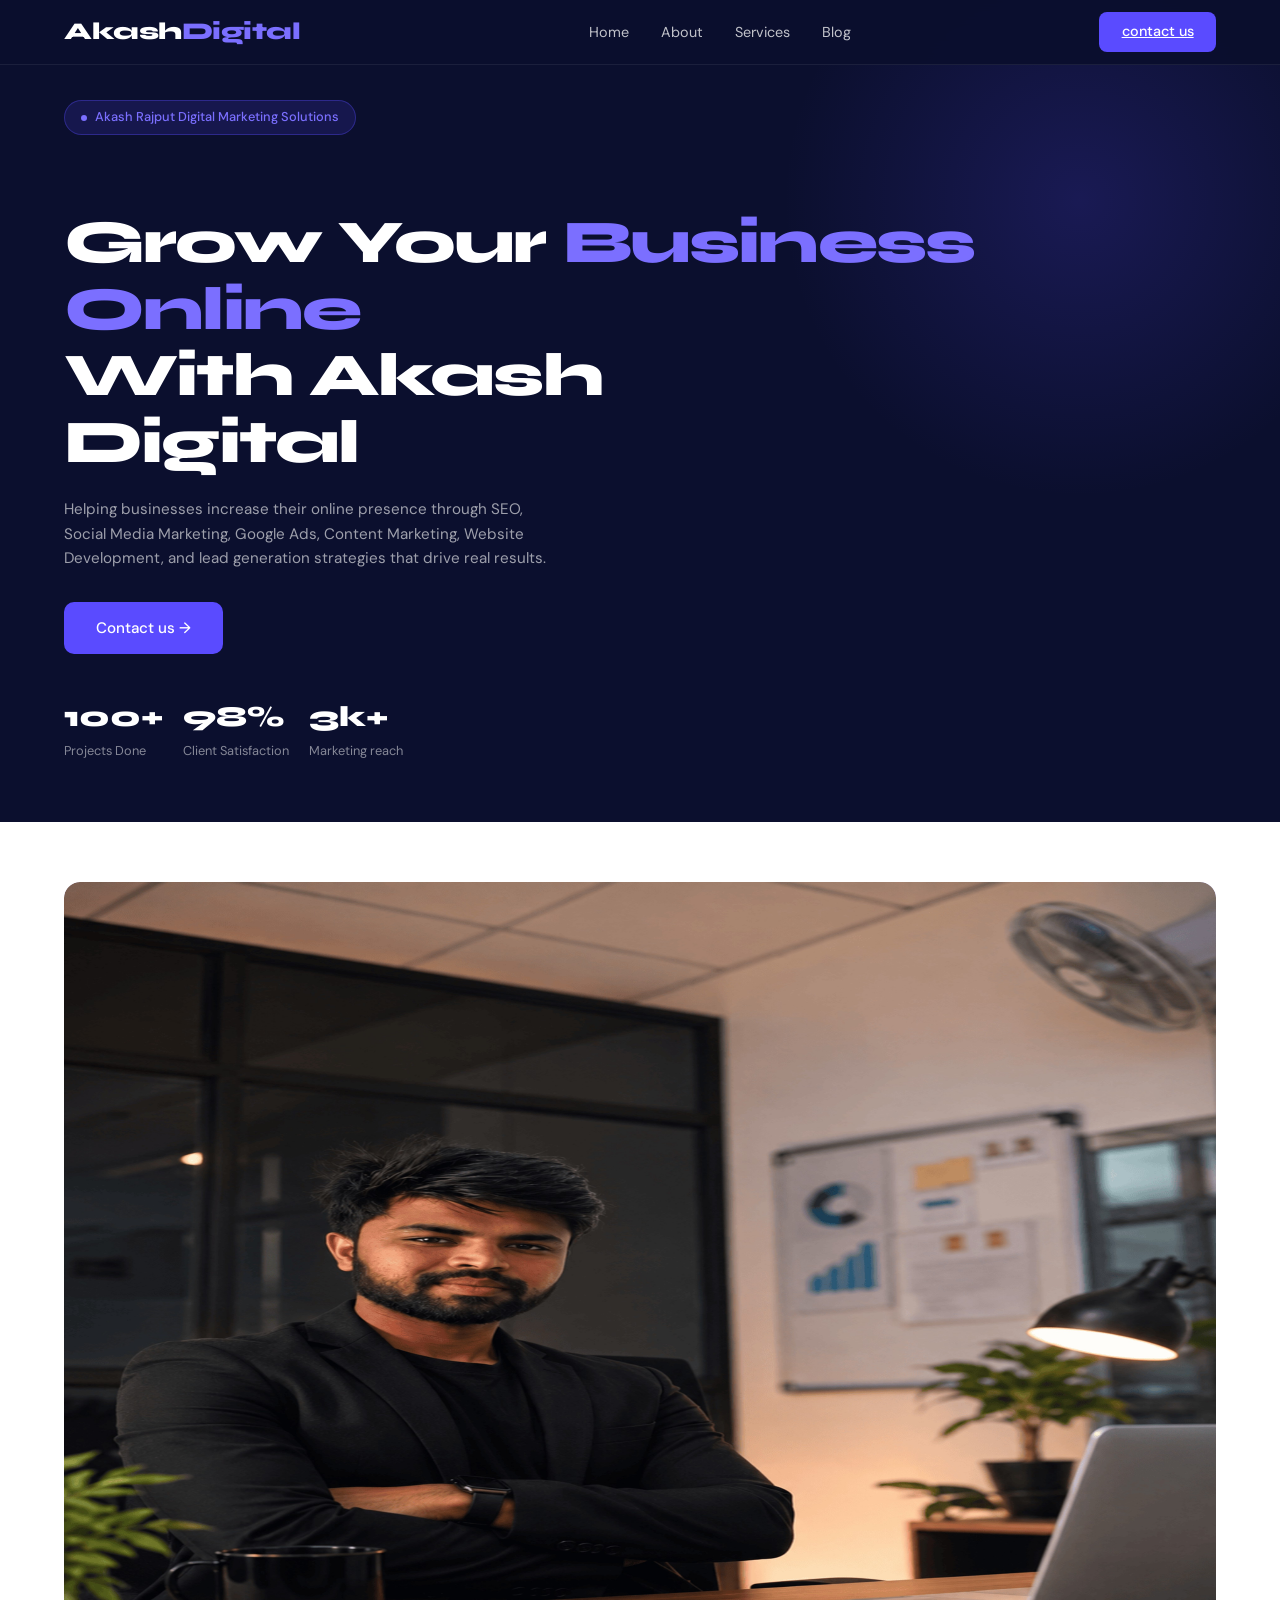
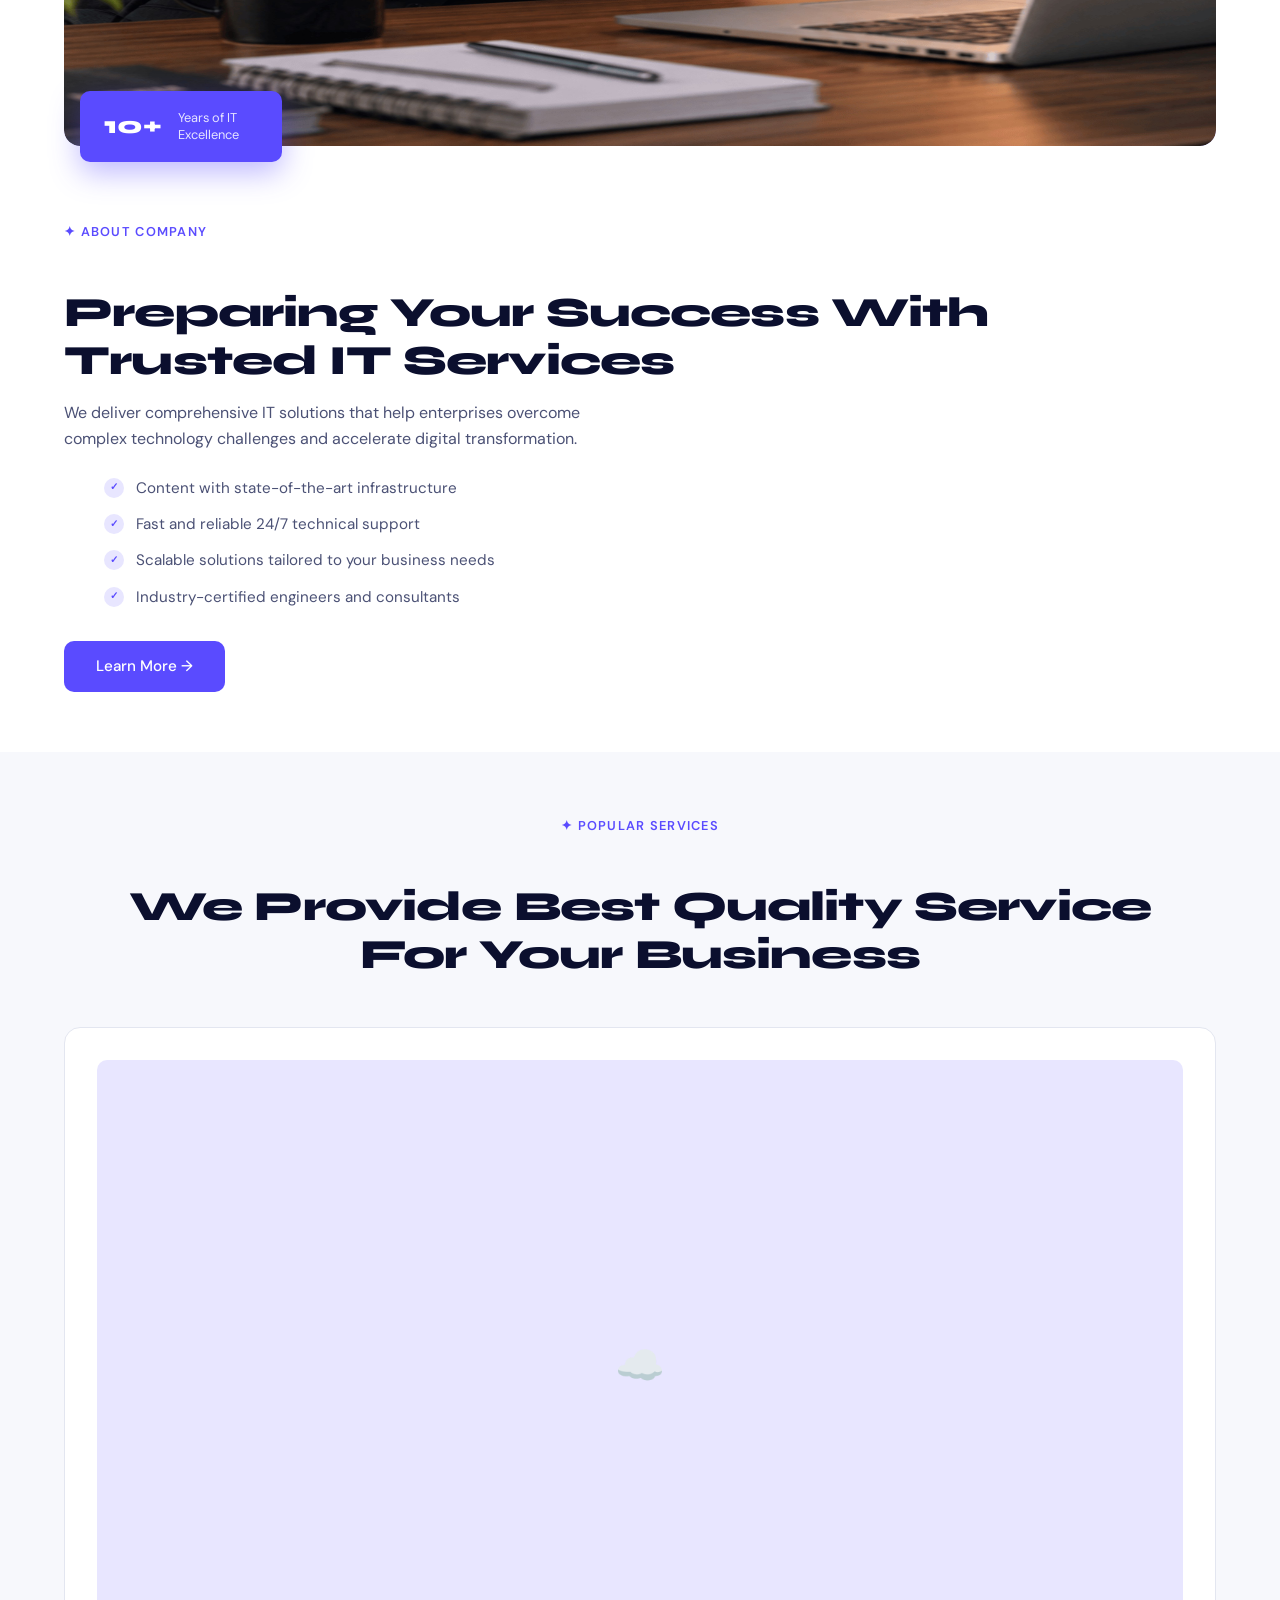
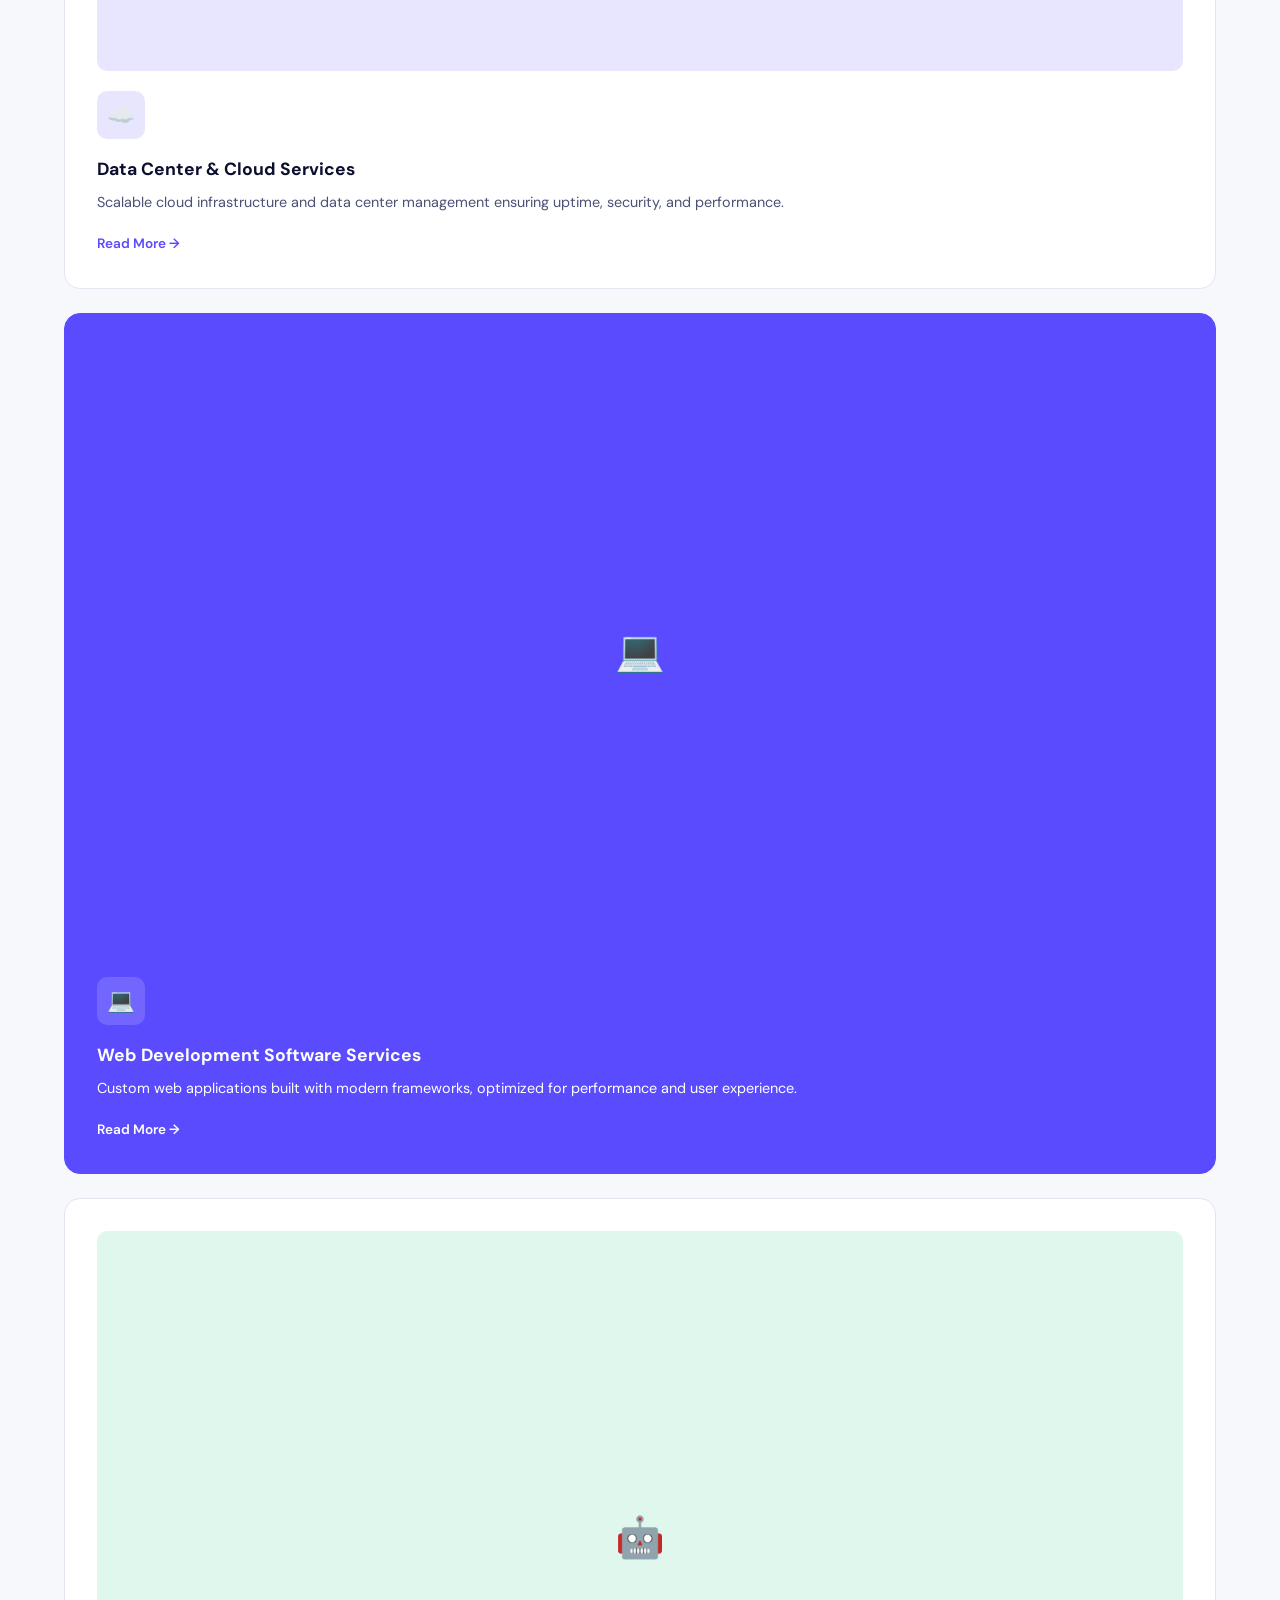
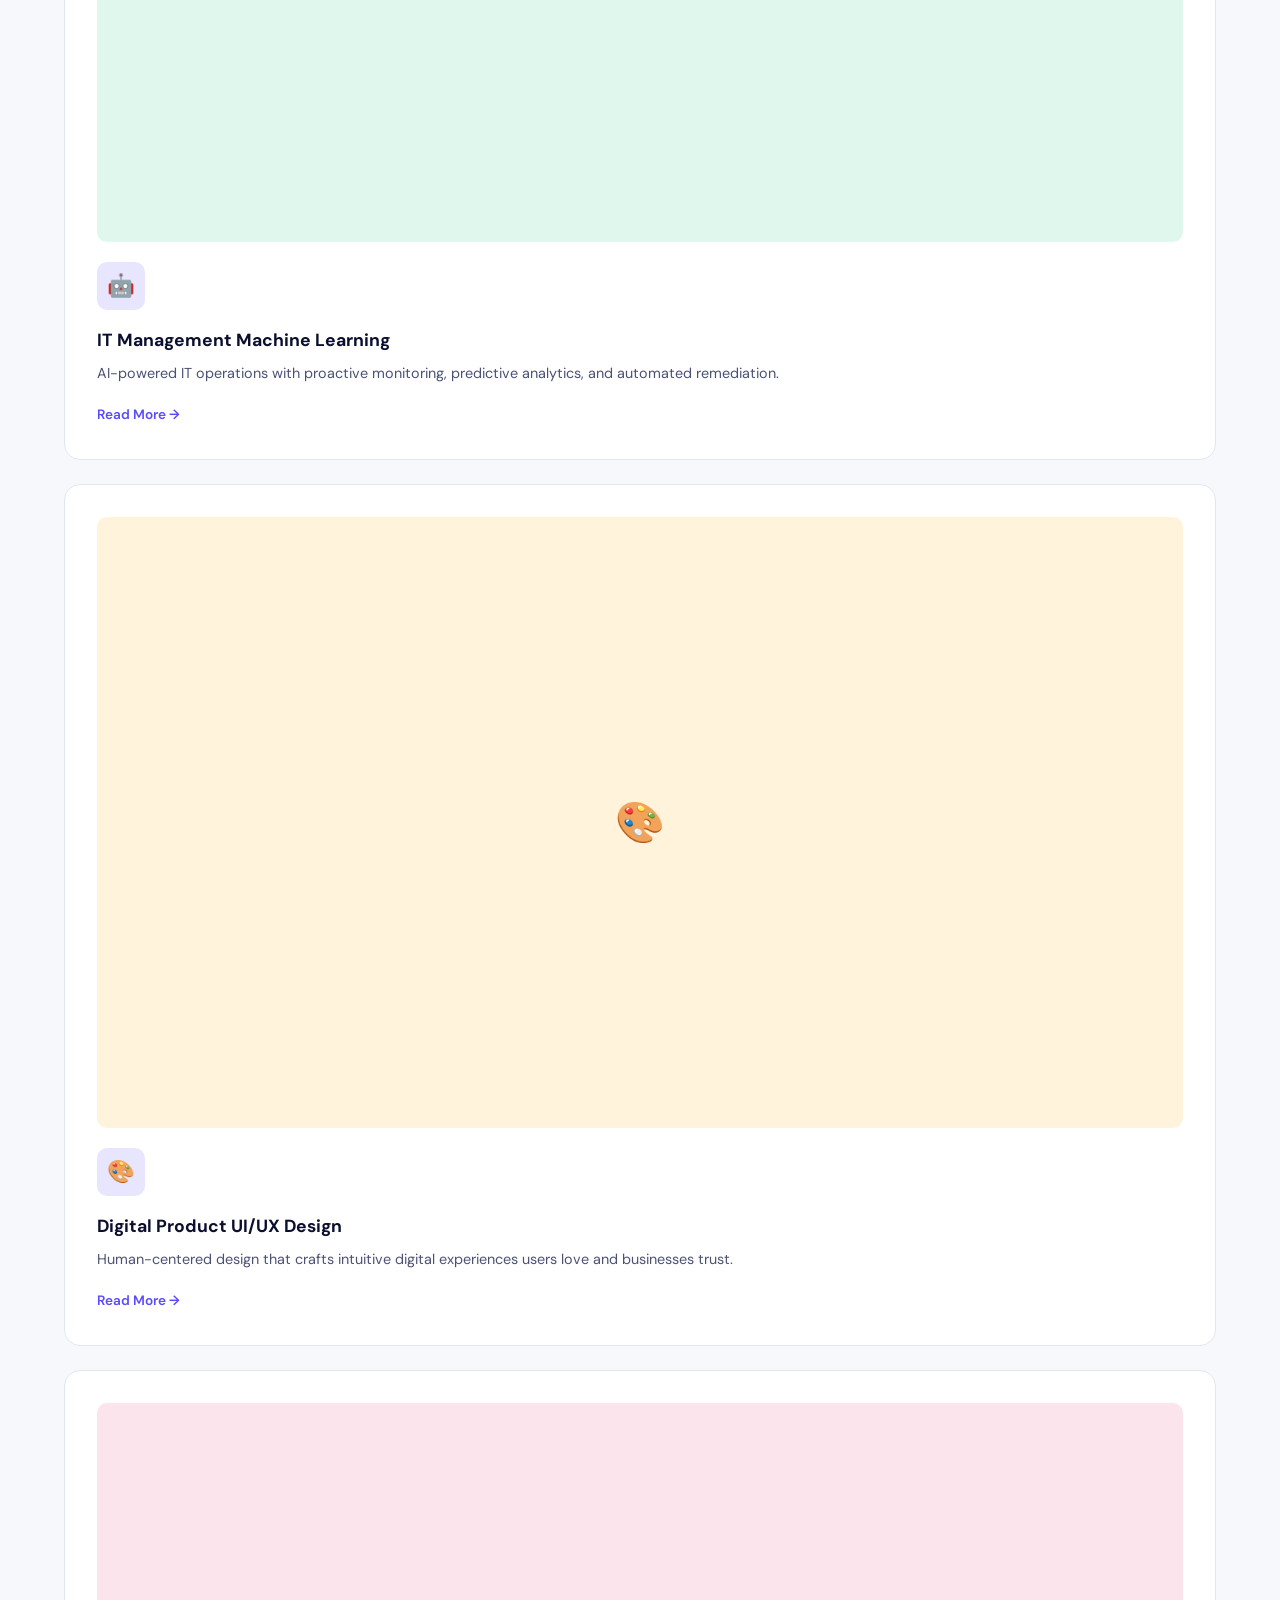
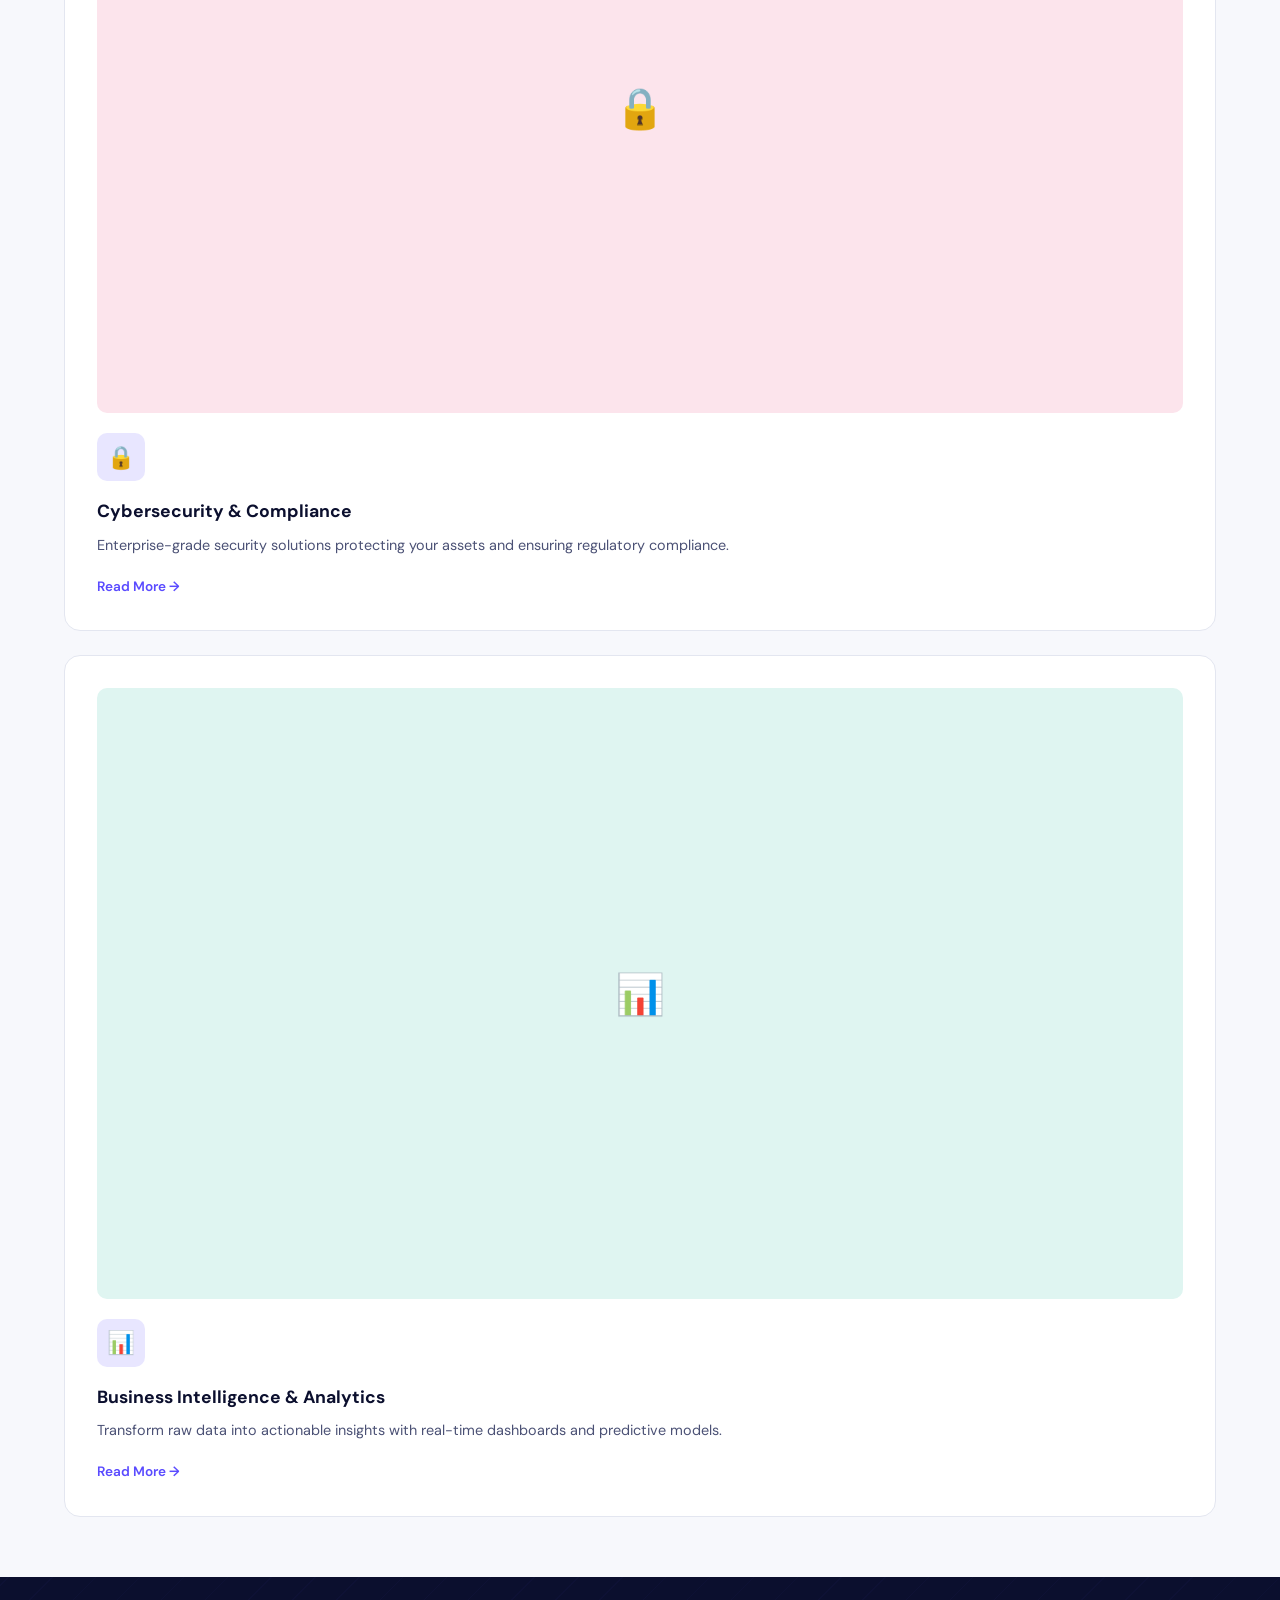
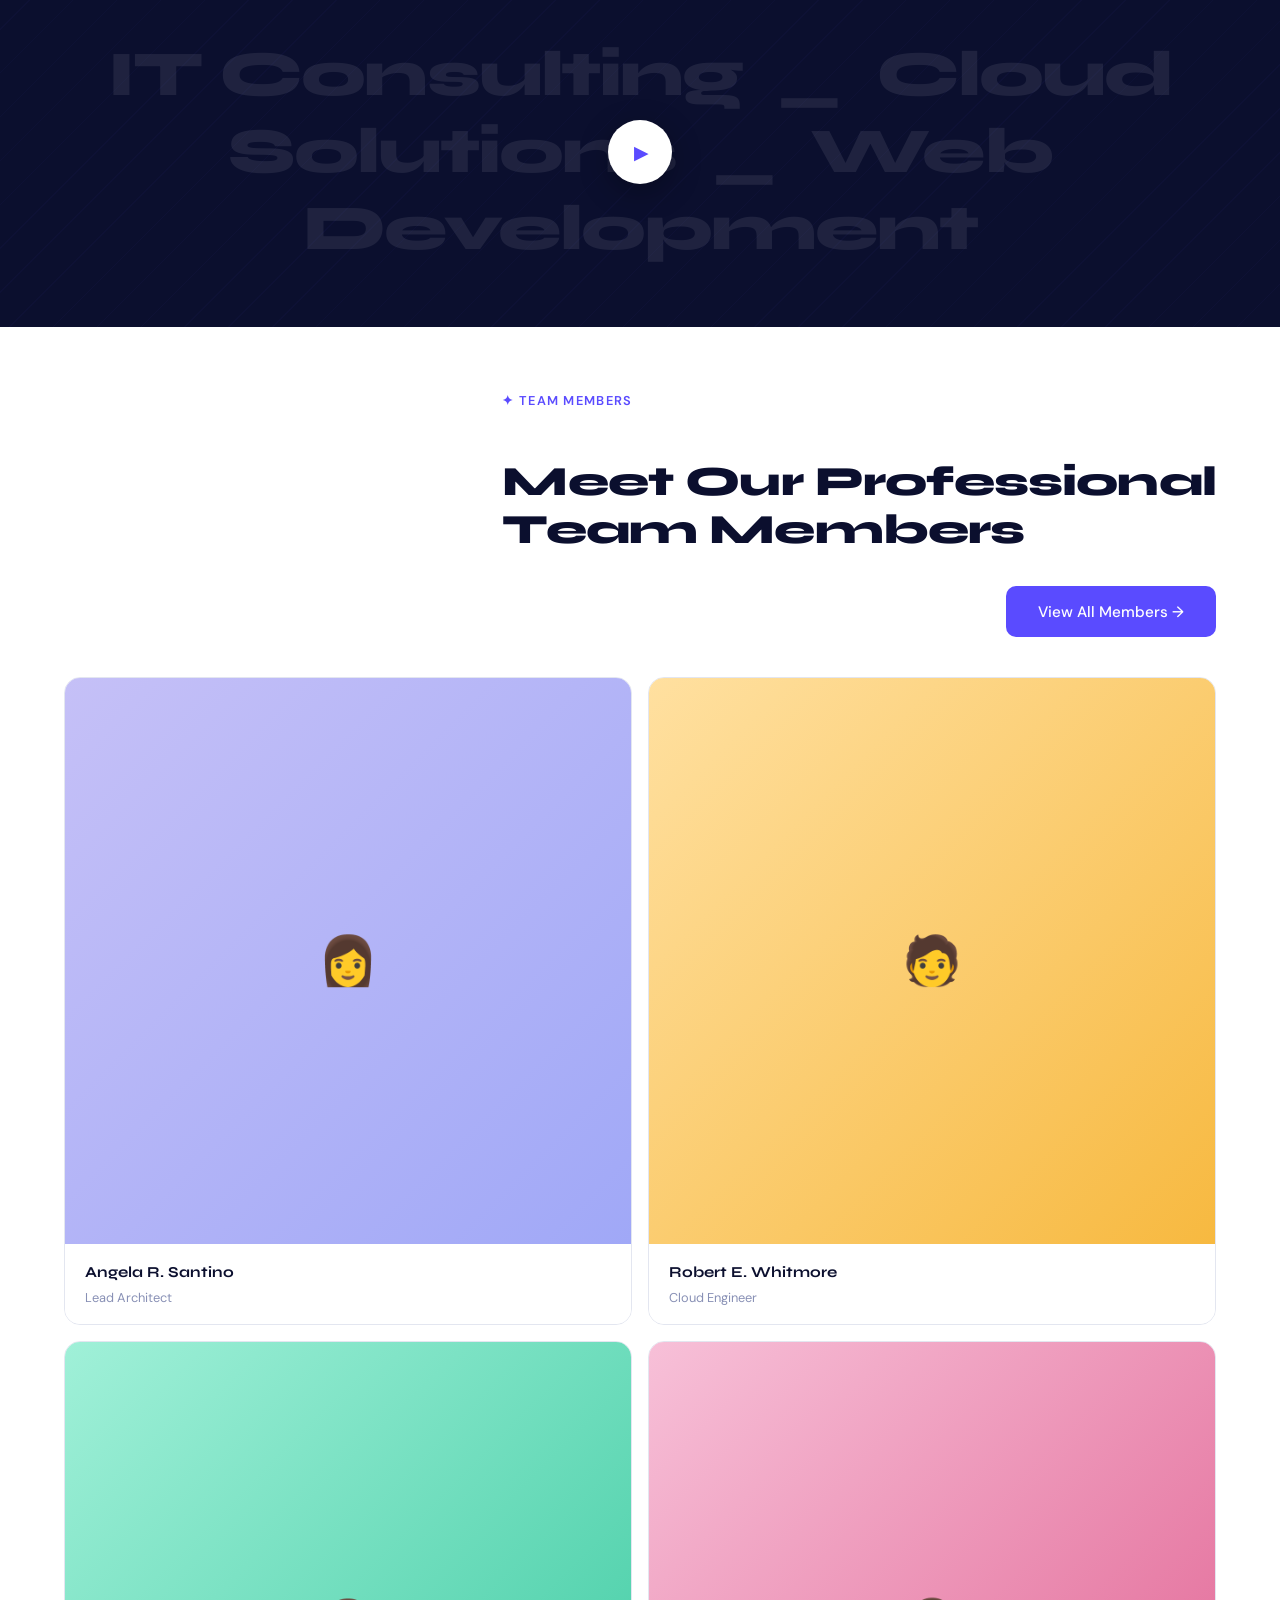
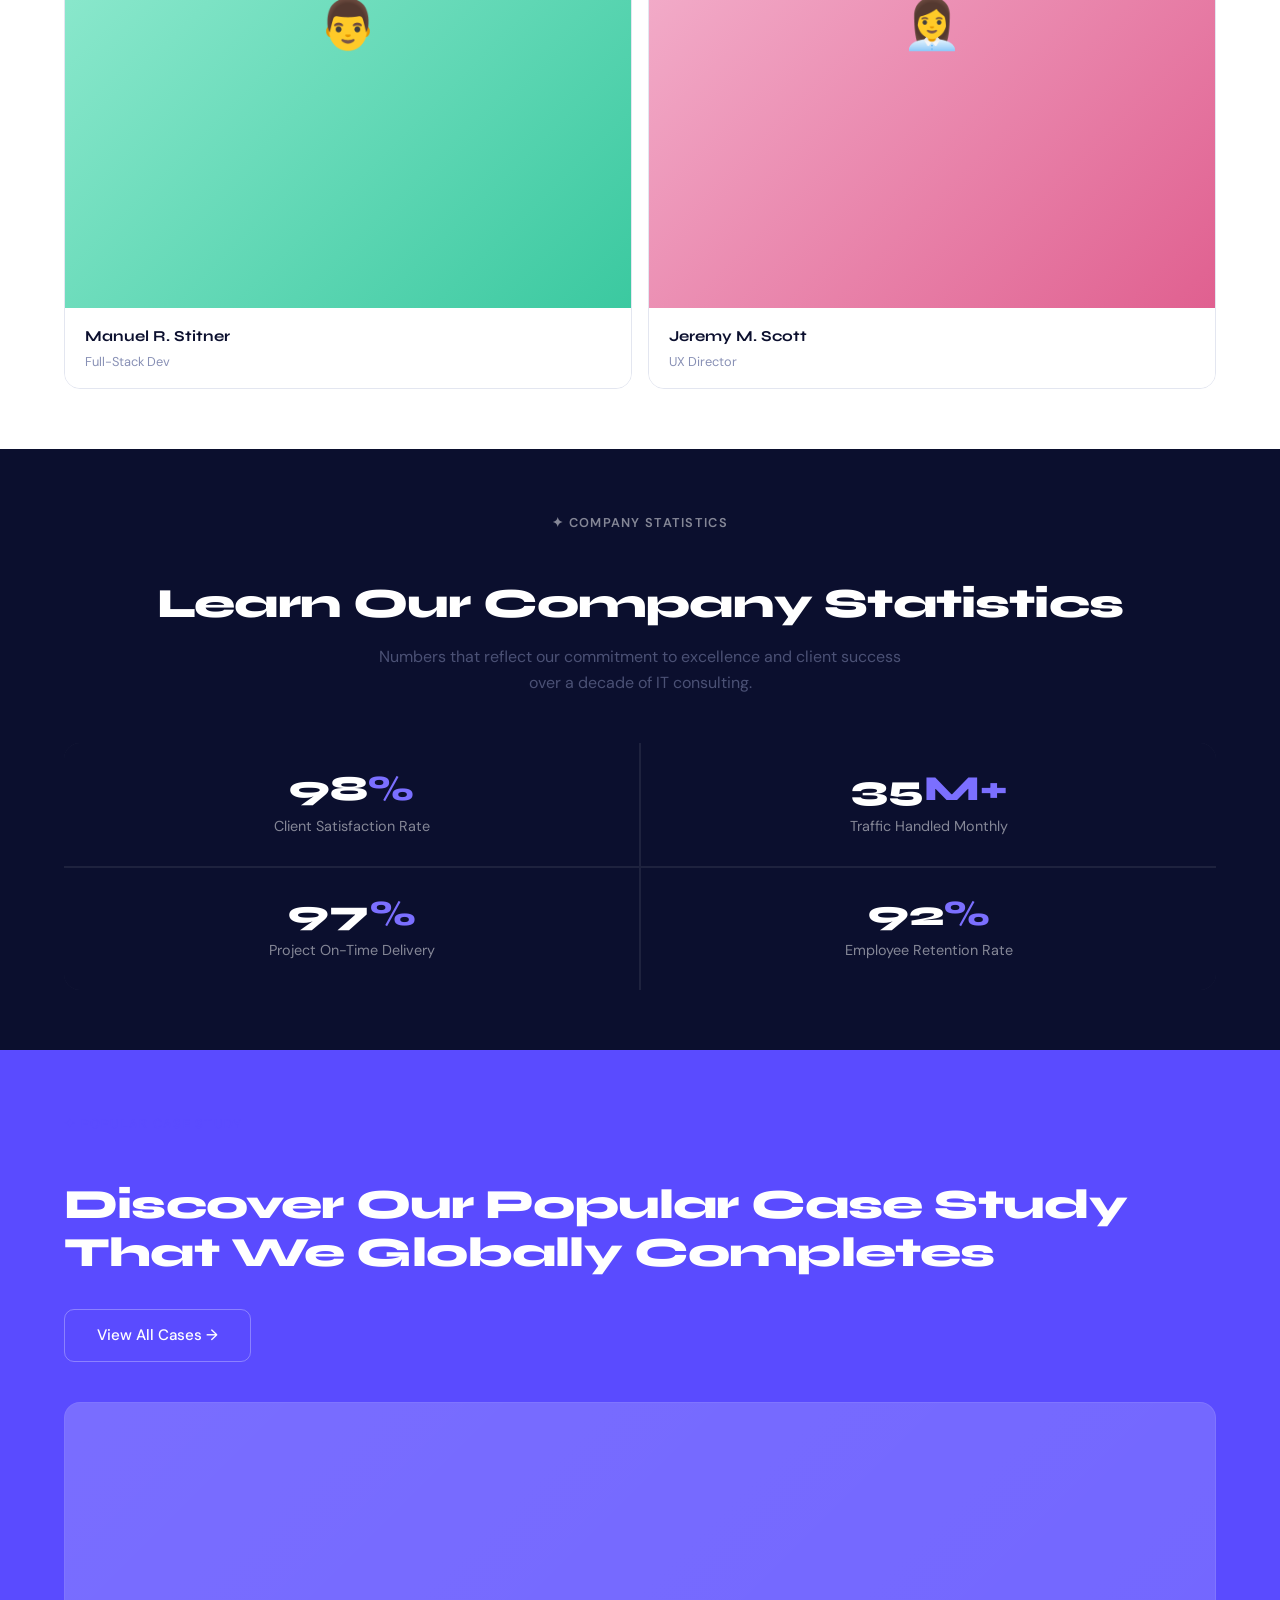
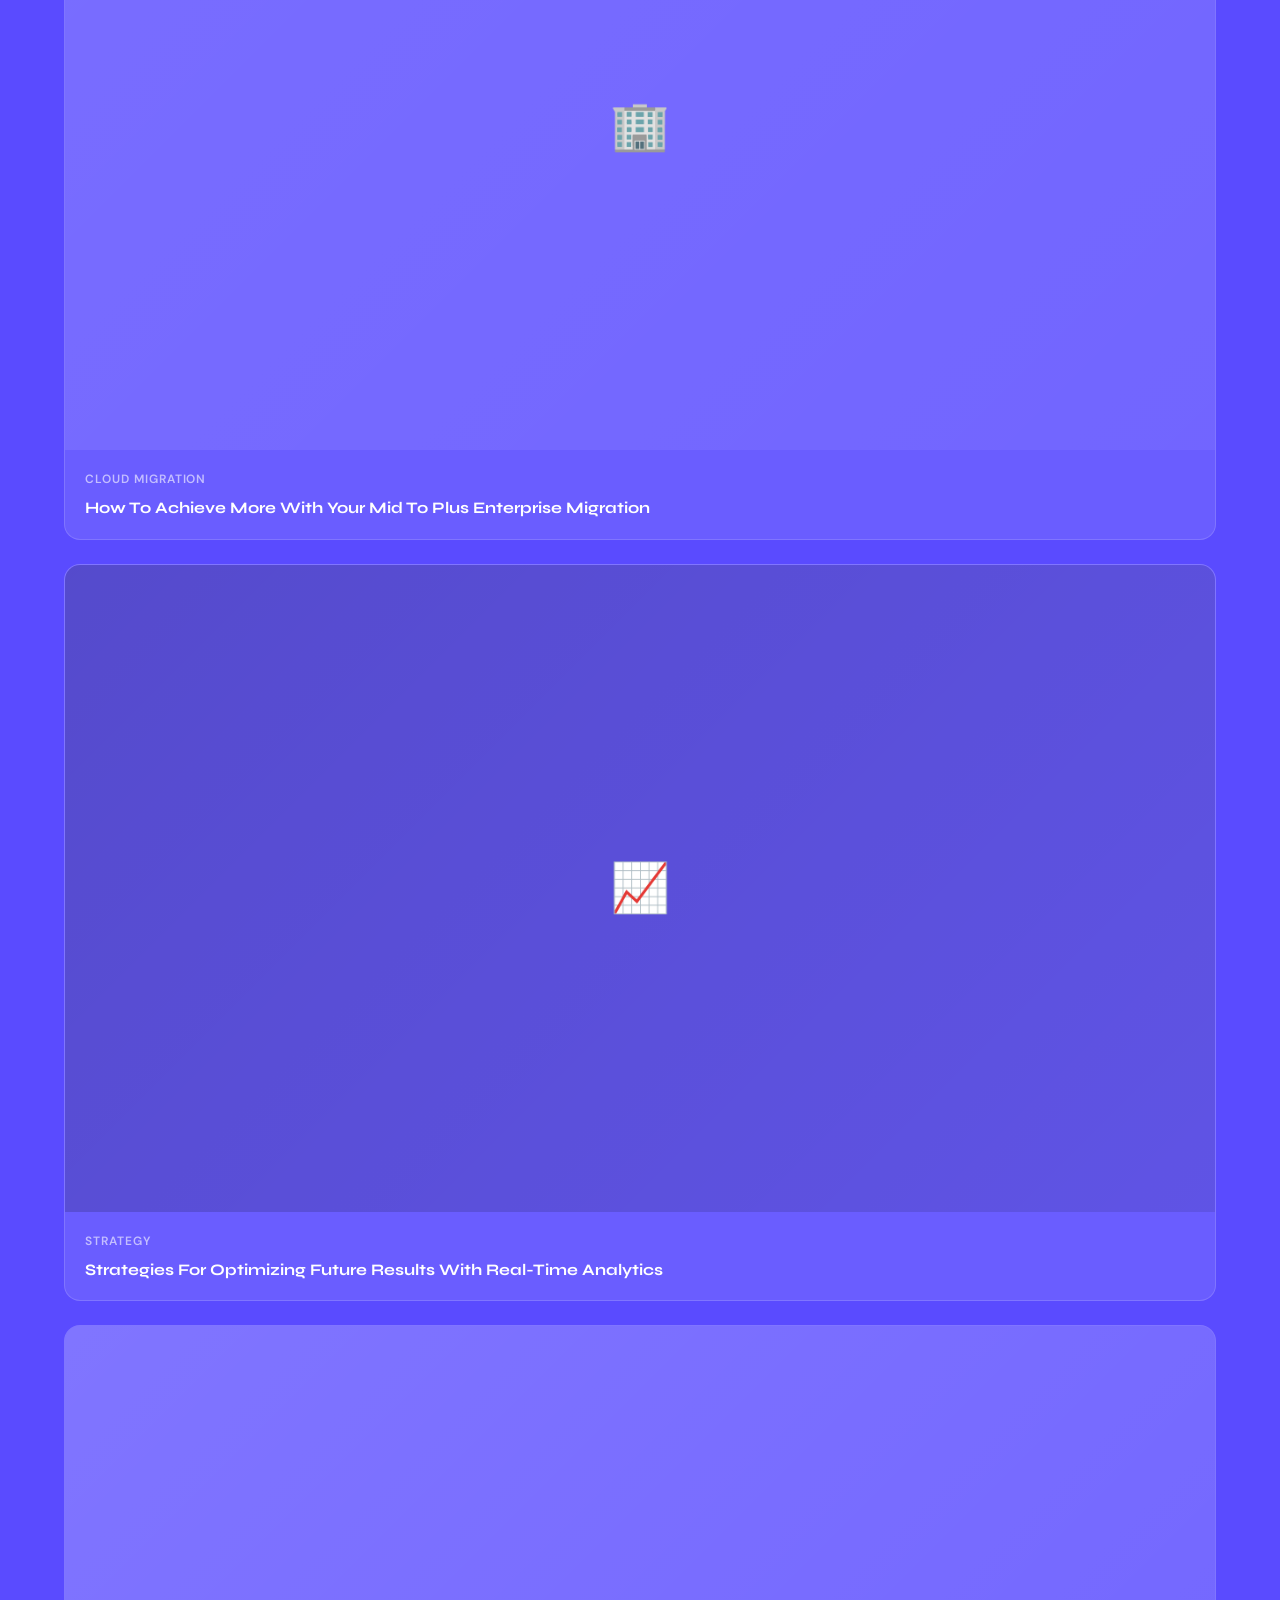
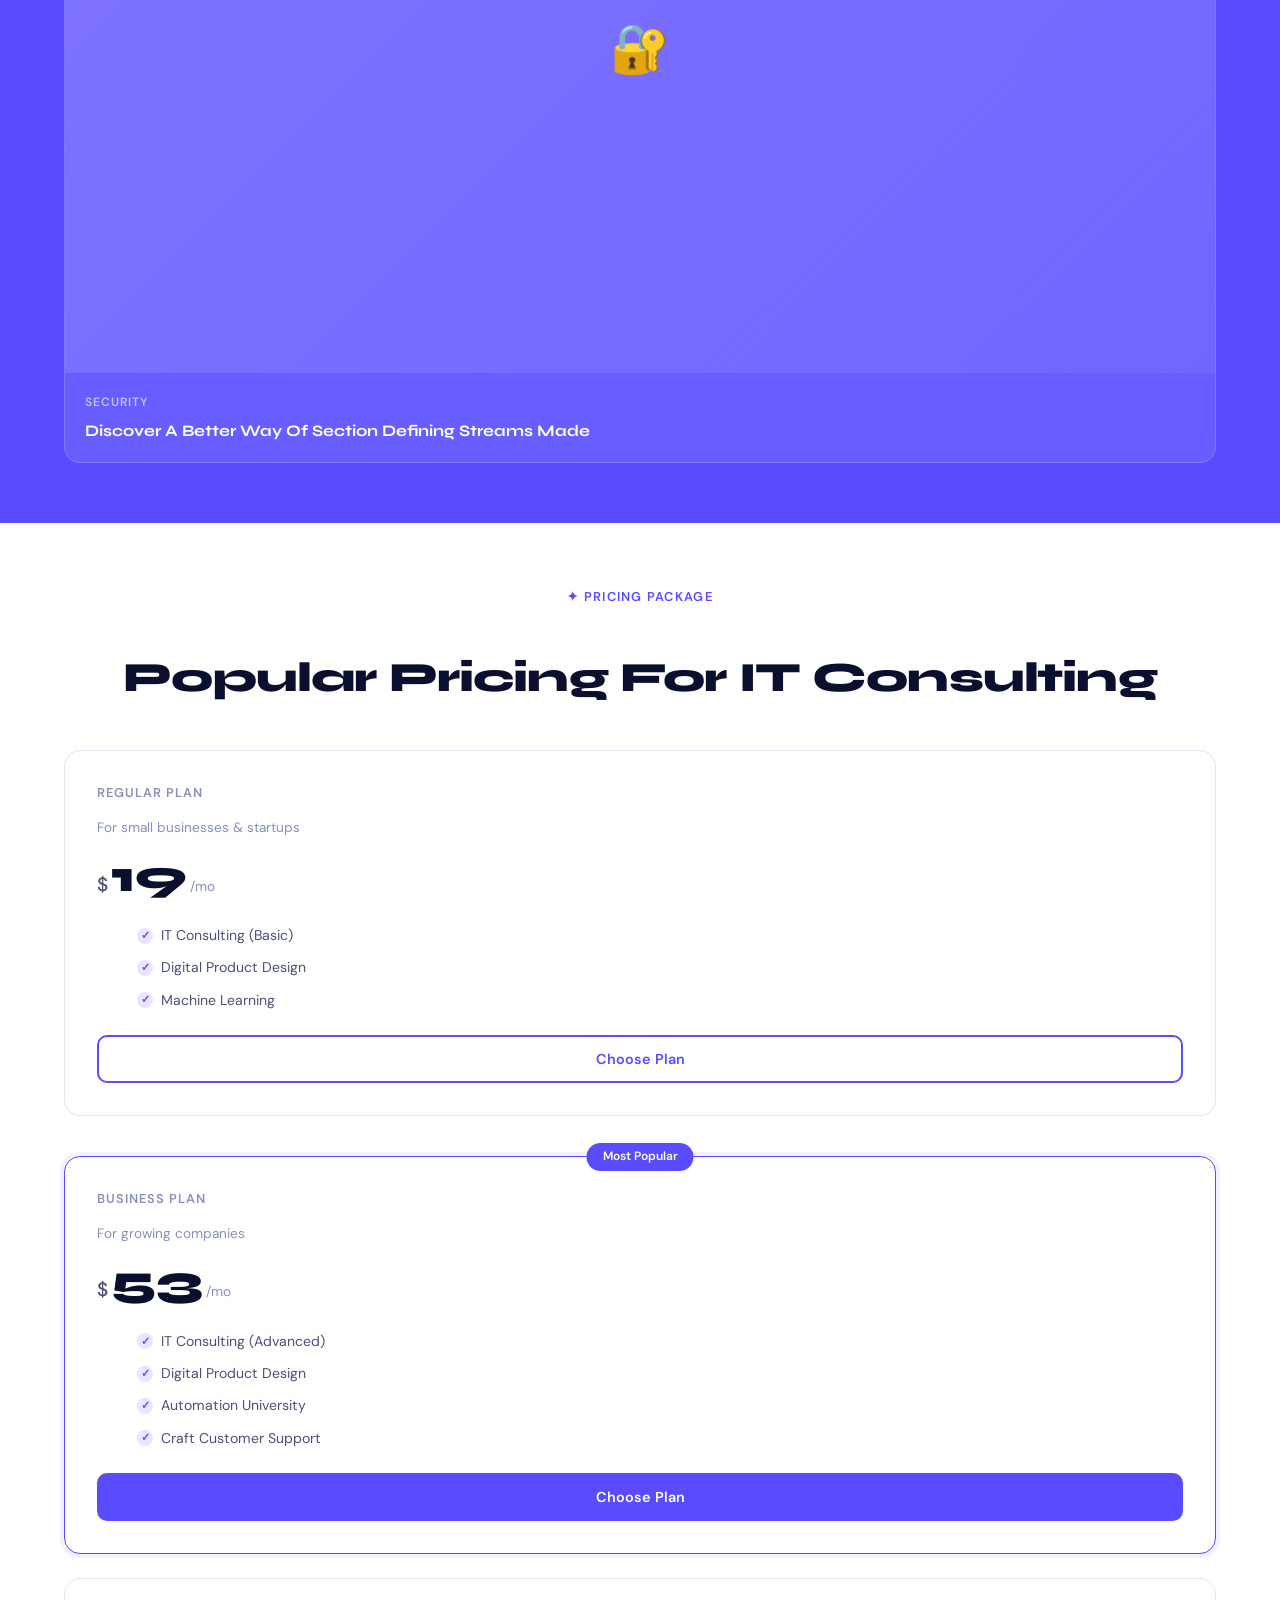
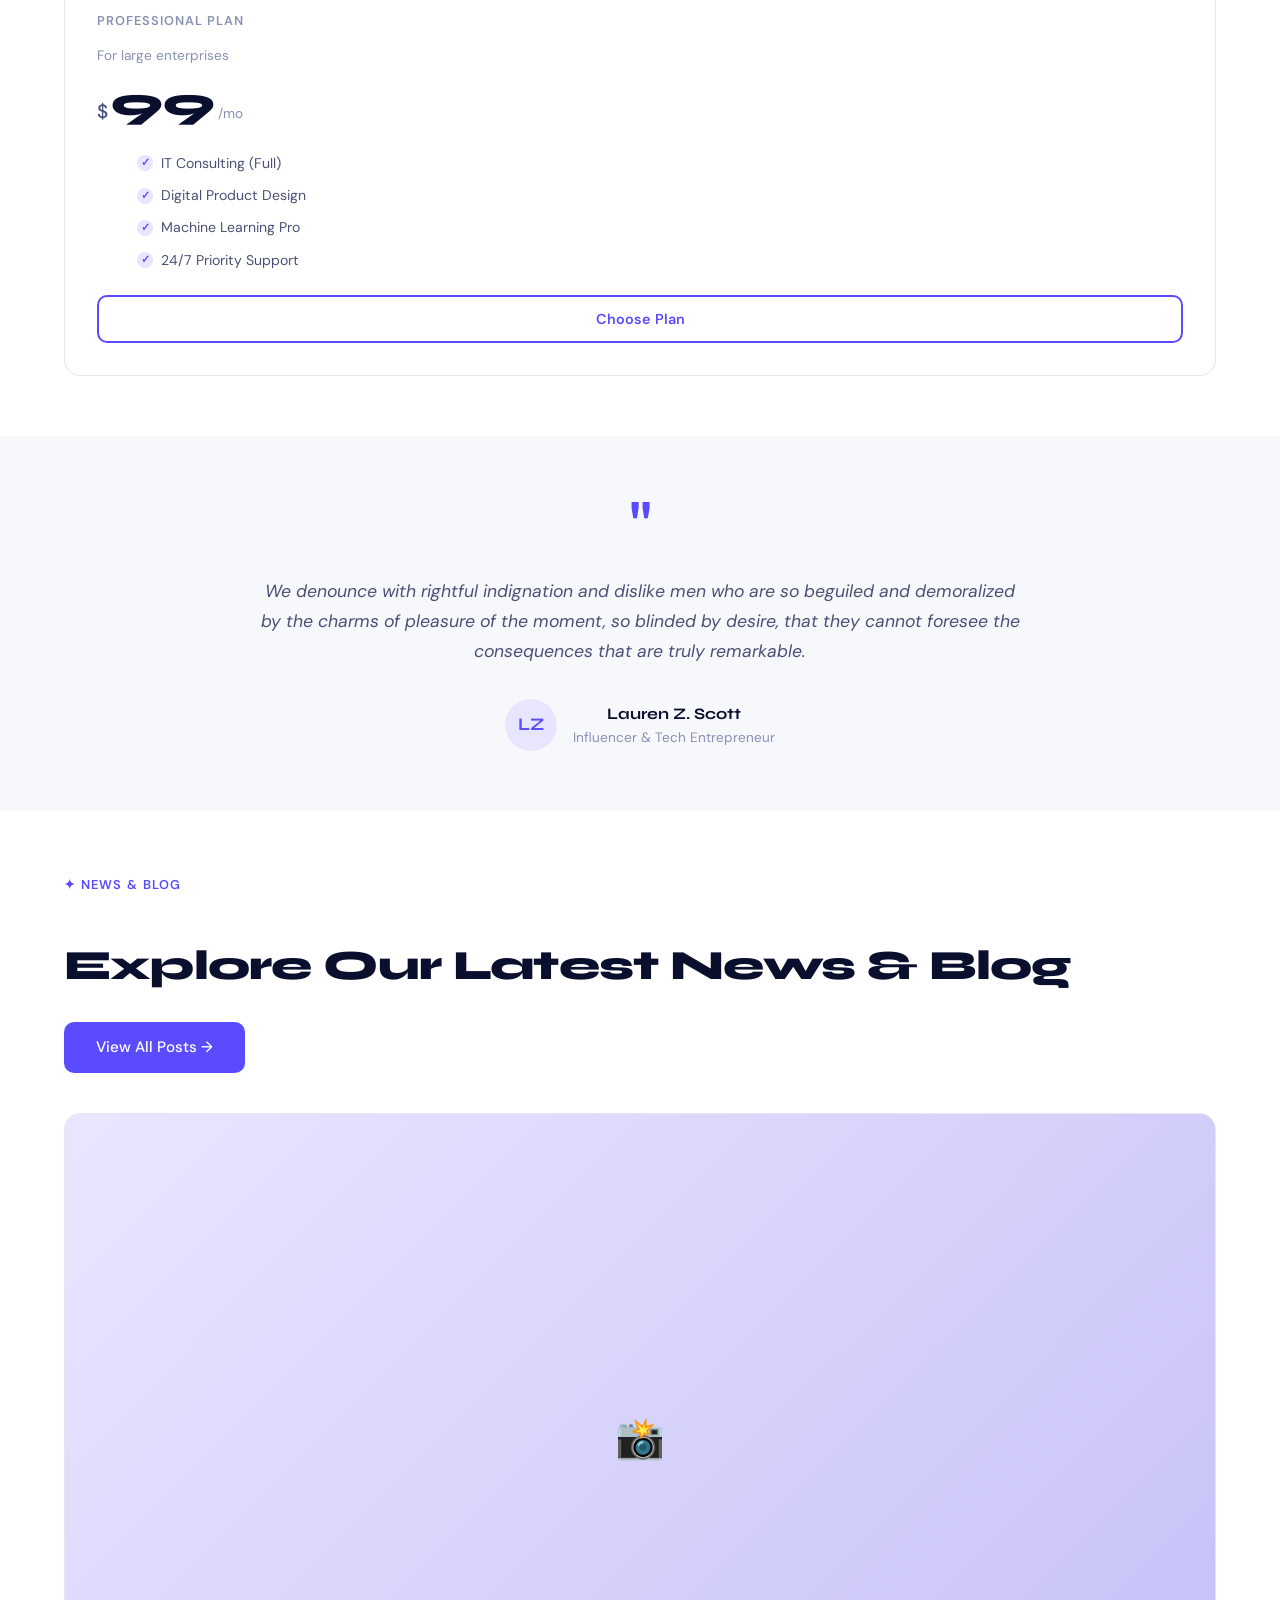
==== commit 2170d7ce: "Update index.html" ====
--- a/index.html
+++ b/index.html
@@ -90,6 +90,7 @@
   <div class="about-grid">
     <div class="about-img-wrap">
       <div class="about-img-placeholder">
+	 <img src="background.jpg" class="about-img-placeholder">
       
       </div>
       <div class="about-badge">
@@ -399,4 +400,4 @@
   });
 </script>
 </body>
-</html>+</html>
--- a/style.css
+++ b/style.css
@@ -22,13 +22,21 @@
  
   html { scroll-behavior: smooth; }
  
-  body {
+  html,
+body {
+    width: 100%;
+    max-width: 100%;
+    overflow-x: hidden;
+    margin: 0;
+    padding: 0;
+}
+
+body {
     font-family: 'DM Sans', sans-serif;
     background: var(--white);
     color: var(--text-dark);
     line-height: 1.6;
-    overflow-x: hidden;
-  }
+}
  
   h1,h2,h3,h4,h5 { font-family: 'Syne', sans-serif; }
  
@@ -230,8 +238,10 @@
   .about-grid { display: grid; grid-template-columns: 1fr 1fr; gap: 5rem; align-items: center; }
   .about-img-wrap { position: relative; }
   .about-img-placeholder {
-   
-	
+    width: 100%; aspect-ratio: 4/3; border-radius: var(--radius);
+    background: linear-gradient(135deg, #e8e6ff 0%, #c5c0f7 100%);
+    display: flex; align-items: center; justify-content: center;
+    position: relative; overflow: hidden;
   }
   .about-img-icon { font-size: 5rem; color: var(--violet); opacity: 0.4; position: relative; z-index: 1; }
   .about-badge {
@@ -470,10 +480,19 @@
  
   /* ── Mobile: ≤ 768px ── */
   @media (max-width: 768px) {
-    /* Nav */
-    .nav-links { display: none; }
-    .nav-cta { display: none; }
-    .nav-hamburger { display: flex; }
+  
+  .nav-links {
+    display: none;
+  }
+
+  .nav-cta {
+    display: none;
+  }
+
+  .nav-hamburger {
+    display: flex;
+  }
+}
  
     /* Hero: single column, card drops below content */
     .hero {
@@ -551,559 +570,4 @@
  
     footer { padding: 50px 4vw 30px; }
   }
-</style><style>
-  *, *::before, *::after { box-sizing: border-box; margin: 0; padding: 0; }
- 
-  :root {
-    --navy: #0B0F2E;
-    --navy-mid: #141836;
-    --violet: #5A4BFF;
-    --violet-light: #7B6FFF;
-    --violet-dim: #e8e6ff;
-    --white: #ffffff;
-    --off-white: #F7F8FC;
-    --text-dark: #0B0F2E;
-    --text-mid: #4B5175;
-    --text-light: #8890B5;
-    --border: #E3E6F0;
-    --card-bg: #ffffff;
-    --accent-green: #22C98A;
-    --accent-amber: #FFB03A;
-    --radius: 16px;
-    --radius-sm: 10px;
-  }
- 
-  html { scroll-behavior: smooth; }
- 
-  body {
-    font-family: 'DM Sans', sans-serif;
-    background: var(--white);
-    color: var(--text-dark);
-    line-height: 1.6;
-    overflow-x: hidden;
-  }
- 
-  h1,h2,h3,h4,h5 { font-family: 'Syne', sans-serif; }
- 
-  /* ── NAV ── */
-  nav {
-    position: fixed; top: 0; left: 0; right: 0; z-index: 200;
-    background: rgba(11,15,46,0.97);
-    backdrop-filter: blur(12px);
-    display: flex; align-items: center; justify-content: space-between;
-    padding: 0 5vw;
-    height: 64px;
-    border-bottom: 1px solid rgba(255,255,255,0.07);
-  }
-  .nav-logo {
-    font-family: 'Syne', sans-serif;
-    font-weight: 800; font-size: 1.5rem;
-    color: var(--white); letter-spacing: -0.02em;
-  }
-  .nav-logo span { color: var(--violet-light); }
- 
-  .nav-links { display: flex; gap: 2rem; list-style: none; }
-  .nav-links a {
-    color: rgba(255,255,255,0.75); text-decoration: none;
-    font-size: 0.9rem; font-weight: 400; transition: color 0.2s;
-  }
-  .nav-links a:hover { color: #fff; }
- 
-  .nav-cta {
-    background: var(--violet); color: #fff; border: none;
-    padding: 0.55rem 1.4rem; border-radius: 8px;
-    font-family: 'DM Sans', sans-serif; font-weight: 500;
-    font-size: 0.9rem; cursor: pointer; transition: background 0.2s;
-  }
-  .nav-cta:hover { background: var(--violet-light); }
- 
-  /* Hamburger */
-  .nav-hamburger {
-    display: none;
-    flex-direction: column; justify-content: center; gap: 5px;
-    width: 40px; height: 40px; background: none; border: none;
-    cursor: pointer; padding: 6px;
-  }
-  .nav-hamburger span {
-    display: block; height: 2px; background: #fff;
-    border-radius: 2px; transition: all 0.3s;
-  }
-  .nav-hamburger.open span:nth-child(1) { transform: translateY(7px) rotate(45deg); }
-  .nav-hamburger.open span:nth-child(2) { opacity: 0; }
-  .nav-hamburger.open span:nth-child(3) { transform: translateY(-7px) rotate(-45deg); }
- 
-  /* Mobile menu drawer */
-  .nav-drawer {
-    display: none;
-    position: fixed; top: 64px; left: 0; right: 0;
-    background: rgba(11,15,46,0.99);
-    backdrop-filter: blur(16px);
-    padding: 1.5rem 5vw 2rem;
-    z-index: 199;
-    border-bottom: 1px solid rgba(255,255,255,0.08);
-    flex-direction: column; gap: 0;
-  }
-  .nav-drawer.open { display: flex; }
-  .nav-drawer ul {
-    list-style: none; display: flex; flex-direction: column;
-    gap: 0; border-bottom: 1px solid rgba(255,255,255,0.08);
-    margin-bottom: 1.25rem;
-  }
-  .nav-drawer ul li a {
-    display: block; padding: 0.9rem 0;
-    color: rgba(255,255,255,0.8); text-decoration: none;
-    font-size: 1rem; font-weight: 500;
-    border-bottom: 1px solid rgba(255,255,255,0.06);
-    transition: color 0.2s;
-  }
-  .nav-drawer ul li:last-child a { border-bottom: none; }
-  .nav-drawer ul li a:hover { color: #fff; }
-  .nav-drawer .nav-cta { width: 100%; text-align: center; padding: 0.85rem; font-size: 1rem; border-radius: var(--radius-sm); }
- 
-  /* ── HERO ── */
-  .hero {
-    min-height: 100vh; background: var(--navy);
-    display: grid; grid-template-columns: 1fr 420px;
-    align-items: center; gap: 3rem;
-    padding: 100px 5vw 80px;
-    position: relative; overflow: hidden;
-  }
-  .hero::before {
-    content: ''; position: absolute;
-    top: -100px; right: -100px;
-    width: 600px; height: 600px; border-radius: 50%;
-    background: radial-gradient(circle, rgba(90,75,255,0.18) 0%, transparent 70%);
-    pointer-events: none;
-  }
-  .hero-badge {
-    display: inline-flex; align-items: center; gap: 0.5rem;
-    background: rgba(90,75,255,0.15);
-    border: 1px solid rgba(90,75,255,0.35);
-    color: var(--violet-light); font-size: 0.8rem; font-weight: 500;
-    padding: 0.4rem 1rem; border-radius: 100px; margin-bottom: 1.5rem;
-  }
-  .hero-badge::before {
-    content: ''; width: 6px; height: 6px;
-    border-radius: 50%; background: var(--violet-light);
-    flex-shrink: 0;
-  }
-  .hero-title {
-    font-size: clamp(2.2rem, 6vw, 3.8rem); font-weight: 800;
-    color: var(--white); line-height: 1.1;
-    letter-spacing: -0.03em; margin-bottom: 1.25rem;
-  }
-  .hero-title .highlight { color: var(--violet-light); }
-  .hero-sub {
-    color: rgba(255,255,255,0.6); font-size: 1.05rem;
-    max-width: 500px; margin-bottom: 2rem;
-  }
-  .hero-actions { display: flex; gap: 1rem; align-items: center; flex-wrap: wrap; }
-  .btn-primary {
-    background: var(--violet); color: #fff; border: none;
-    padding: 0.85rem 2rem; border-radius: var(--radius-sm);
-    font-family: 'DM Sans', sans-serif; font-weight: 500;
-    font-size: 0.95rem; cursor: pointer; transition: all 0.2s;
-    display: inline-flex; align-items: center; gap: 0.5rem;
-    text-decoration: none;
-  }
-  .btn-primary:hover { background: var(--violet-light); transform: translateY(-1px); }
-  .btn-outline {
-    background: transparent; color: #fff;
-    border: 1.5px solid rgba(255,255,255,0.3);
-    padding: 0.85rem 2rem; border-radius: var(--radius-sm);
-    font-family: 'DM Sans', sans-serif; font-weight: 500;
-    font-size: 0.95rem; cursor: pointer; transition: all 0.2s;
-    text-decoration: none; display: inline-flex; align-items: center;
-  }
-  .btn-outline:hover { border-color: #fff; background: rgba(255,255,255,0.05); }
-  .hero-stats { display: flex; gap: 2rem; margin-top: 2.5rem; flex-wrap: wrap; }
-  .hero-stat-num {
-    font-family: 'Syne', sans-serif; font-size: 1.8rem;
-    font-weight: 800; color: #fff;
-  }
-  .hero-stat-label { font-size: 0.8rem; color: rgba(255,255,255,0.5); margin-top: 0.1rem; }
-  .hero-stat-divider { width: 1px; background: rgba(255,255,255,0.12); }
- 
-  /* ── CONSULTATION CARD ── */
-  .hero-card {
-    background: var(--white); border-radius: var(--radius);
-    padding: 2rem; box-shadow: 0 30px 80px rgba(0,0,0,0.4);
-  }
-  .hero-card h3 { font-size: 1.1rem; font-weight: 700; margin-bottom: 1.25rem; color: var(--text-dark); }
-  .form-group { margin-bottom: 0.85rem; }
-  .form-group input, .form-group select {
-    width: 100%; padding: 0.75rem 1rem;
-    border: 1.5px solid var(--border); border-radius: var(--radius-sm);
-    font-family: 'DM Sans', sans-serif; font-size: 0.9rem;
-    color: var(--text-dark); background: var(--off-white);
-    outline: none; transition: border-color 0.2s;
-    -webkit-appearance: none; appearance: none;
-  }
-  .form-group input:focus, .form-group select:focus { border-color: var(--violet); }
-  .form-group input::placeholder { color: var(--text-light); }
-  .hero-card .btn-submit {
-    width: 100%; background: var(--violet); color: #fff; border: none;
-    padding: 0.85rem; border-radius: var(--radius-sm);
-    font-family: 'DM Sans', sans-serif; font-weight: 600;
-    font-size: 0.95rem; cursor: pointer; margin-top: 0.5rem; transition: background 0.2s;
-  }
-  .hero-card .btn-submit:hover { background: var(--violet-light); }
- 
-  /* ── TRUST STRIP ── */
-  .trust-strip {
-    background: var(--navy-mid); padding: 1.25rem 5vw;
-    display: flex; gap: 1.5rem; align-items: center;
-    overflow-x: auto; border-bottom: 1px solid rgba(255,255,255,0.05);
-    -webkit-overflow-scrolling: touch;
-    scrollbar-width: none;
-  }
-  .trust-strip::-webkit-scrollbar { display: none; }
-  .trust-strip-label { color: rgba(255,255,255,0.4); font-size: 0.8rem; white-space: nowrap; flex-shrink: 0; }
-  .trust-logos { display: flex; gap: 2rem; align-items: center; flex-shrink: 0; }
-  .trust-logo {
-    color: rgba(255,255,255,0.35); font-family: 'Syne', sans-serif;
-    font-weight: 700; font-size: 1rem; letter-spacing: 0.05em;
-    text-transform: uppercase; white-space: nowrap;
-  }
- 
-  /* ── SECTION COMMONS ── */
-  section { padding: 80px 5vw; }
-  .section-label {
-    display: inline-flex; align-items: center; gap: 0.5rem;
-    color: var(--violet); font-size: 0.8rem; font-weight: 600;
-    letter-spacing: 0.1em; text-transform: uppercase; margin-bottom: 0.75rem;
-  }
-  .section-title {
-    font-size: clamp(1.7rem, 4vw, 2.6rem); font-weight: 800;
-    line-height: 1.15; letter-spacing: -0.02em; margin-bottom: 1rem;
-  }
-  .section-sub { color: var(--text-mid); font-size: 1rem; max-width: 540px; }
- 
-  /* ── ABOUT ── */
-  .about-grid { display: grid; grid-template-columns: 1fr 1fr; gap: 5rem; align-items: center; }
-  .about-img-wrap { position: relative; }
-  .about-img-placeholder {
-    width: 100%; aspect-ratio: 4/3; border-radius: var(--radius);
-    background: linear-gradient(135deg, #e8e6ff 0%, #c5c0f7 100%);
-    display: flex; align-items: center; justify-content: center;
-    position: relative; overflow: hidden;
-  }
-  .about-img-icon { font-size: 5rem; color: var(--violet); opacity: 0.4; position: relative; z-index: 1; }
-  .about-badge {
-    position: absolute; bottom: -20px; left: 30px;
-    background: var(--violet); color: #fff;
-    padding: 1rem 1.5rem; border-radius: var(--radius-sm);
-    box-shadow: 0 10px 30px rgba(90,75,255,0.4);
-    display: flex; gap: 1rem; align-items: center;
-  }
-  .about-badge-num { font-family: 'Syne', sans-serif; font-size: 1.5rem; font-weight: 800; }
-  .about-badge-text { font-size: 0.8rem; opacity: 0.85; max-width: 80px; line-height: 1.3; }
-  .check-list { list-style: none; display: flex; flex-direction: column; gap: 0.75rem; margin: 1.5rem 0 2rem; }
-  .check-list li { display: flex; align-items: flex-start; gap: 0.75rem; font-size: 0.95rem; color: var(--text-mid); }
-  .check-icon {
-    width: 20px; height: 20px; min-width: 20px; border-radius: 50%;
-    background: var(--violet-dim); display: flex; align-items: center;
-    justify-content: center; margin-top: 2px;
-  }
-  .check-icon::after { content: '✓'; font-size: 0.65rem; color: var(--violet); font-weight: 700; }
- 
-  /* ── SERVICES ── */
-  .services { background: var(--off-white); }
-  .services-header { text-align: center; margin-bottom: 3rem; }
-  .services-grid { display: grid; grid-template-columns: repeat(3, 1fr); gap: 1.5rem; }
-  .service-card {
-    background: var(--card-bg); border-radius: var(--radius);
-    padding: 2rem; border: 1.5px solid var(--border); transition: all 0.25s; cursor: pointer;
-  }
-  .service-card:hover { border-color: var(--violet); box-shadow: 0 12px 40px rgba(90,75,255,0.1); transform: translateY(-4px); }
-  .service-card.featured { background: var(--violet); border-color: var(--violet); }
-  .service-card.featured * { color: #fff !important; }
-  .service-card.featured .service-icon { background: rgba(255,255,255,0.15); }
-  .service-img { width: 100%; aspect-ratio: 16/9; border-radius: var(--radius-sm); margin-bottom: 1.25rem; overflow: hidden; }
-  .service-img-placeholder { width: 100%; height: 100%; display: flex; align-items: center; justify-content: center; font-size: 2.5rem; }
-  .service-img-placeholder.blue { background: #e8e6ff; }
-  .service-img-placeholder.green { background: #e0f7ee; }
-  .service-img-placeholder.amber { background: #fff3dc; }
-  .service-img-placeholder.pink { background: #fce4ec; }
-  .service-img-placeholder.teal { background: #dff5f1; }
-  .service-img-placeholder.violet-dark { background: var(--violet); }
-  .service-icon {
-    width: 48px; height: 48px; border-radius: var(--radius-sm);
-    background: var(--violet-dim); display: flex; align-items: center;
-    justify-content: center; font-size: 1.4rem; margin-bottom: 1rem;
-  }
-  .service-title { font-size: 1.1rem; font-weight: 700; margin-bottom: 0.5rem; color: var(--text-dark); }
-  .service-desc { font-size: 0.9rem; color: var(--text-mid); line-height: 1.6; margin-bottom: 1rem; }
-  .read-more { font-size: 0.85rem; color: var(--violet); font-weight: 600; text-decoration: none; display: inline-flex; align-items: center; gap: 0.3rem; }
-  .read-more:hover { gap: 0.5rem; }
- 
-  /* ── DARK BANNER ── */
-  .dark-banner {
-    background: var(--navy); color: #fff;
-    padding: 80px 5vw; display: flex; align-items: center;
-    justify-content: center; text-align: center; flex-direction: column;
-    gap: 1rem; position: relative; overflow: hidden;
-  }
-  .dark-banner::before {
-    content: ''; position: absolute; inset: 0;
-    background: repeating-linear-gradient(-45deg, transparent, transparent 30px, rgba(90,75,255,0.03) 30px, rgba(90,75,255,0.03) 31px);
-  }
-  .dark-banner .banner-text {
-    font-family: 'Syne', sans-serif;
-    font-size: clamp(1.4rem, 5vw, 5rem); font-weight: 800;
-    letter-spacing: -0.03em; line-height: 1.2; opacity: 0.08;
-    position: relative; z-index: 1; max-width: 100%;
-    word-break: break-word;
-  }
-  .banner-play-btn {
-    position: absolute; width: 64px; height: 64px; border-radius: 50%;
-    background: #fff; border: none; cursor: pointer;
-    display: flex; align-items: center; justify-content: center;
-    z-index: 2; box-shadow: 0 8px 30px rgba(0,0,0,0.3); transition: transform 0.2s;
-  }
-  .banner-play-btn:hover { transform: scale(1.05); }
-  .banner-play-btn::after { content: '▶'; color: var(--violet); font-size: 1.2rem; margin-left: 3px; }
- 
-  /* ── TEAM ── */
-  .team-grid { display: grid; grid-template-columns: repeat(4, 1fr); gap: 1.5rem; }
-  .team-card { border-radius: var(--radius); overflow: hidden; border: 1.5px solid var(--border); transition: box-shadow 0.2s; }
-  .team-card:hover { box-shadow: 0 12px 40px rgba(0,0,0,0.08); }
-  .team-img {
-    width: 100%; aspect-ratio: 1;
-    background: linear-gradient(135deg, #c5c0f7, #a0a8f7);
-    display: flex; align-items: center; justify-content: center; font-size: 3rem;
-  }
-  .team-img.amber-bg { background: linear-gradient(135deg, #ffe0a0, #f7b940); }
-  .team-img.teal-bg { background: linear-gradient(135deg, #a0f0d8, #3bc9a0); }
-  .team-img.pink-bg { background: linear-gradient(135deg, #f7c0d8, #e06090); }
-  .team-info { padding: 1rem 1.25rem; background: #fff; }
-  .team-name { font-family: 'Syne', sans-serif; font-weight: 700; font-size: 0.95rem; margin-bottom: 0.2rem; }
-  .team-role { font-size: 0.8rem; color: var(--text-light); }
- 
-  /* ── STATS ── */
-  .stats-section { background: var(--navy); color: #fff; }
-  .stats-header { text-align: center; margin-bottom: 3rem; }
-  .stats-grid {
-    display: grid; grid-template-columns: repeat(4, 1fr);
-    gap: 2px; background: rgba(255,255,255,0.08);
-    border-radius: var(--radius); overflow: hidden;
-  }
-  .stat-item { background: var(--navy); padding: 2.5rem 2rem; text-align: center; }
-  .stat-num { font-family: 'Syne', sans-serif; font-size: 3rem; font-weight: 800; color: #fff; line-height: 1; margin-bottom: 0.5rem; }
-  .stat-num span { color: var(--violet-light); }
-  .stat-label { font-size: 0.9rem; color: rgba(255,255,255,0.5); }
- 
-  /* ── CASE STUDIES ── */
-  .case-section { background: var(--violet); }
-  .case-header { display: flex; justify-content: space-between; align-items: flex-end; margin-bottom: 2.5rem; gap: 1rem; }
-  .case-grid { display: grid; grid-template-columns: repeat(3, 1fr); gap: 1.5rem; }
-  .case-card {
-    border-radius: var(--radius); overflow: hidden;
-    background: rgba(255,255,255,0.1); border: 1px solid rgba(255,255,255,0.15);
-    transition: background 0.2s; cursor: pointer;
-  }
-  .case-card:hover { background: rgba(255,255,255,0.15); }
-  .case-img { width: 100%; aspect-ratio: 16/9; display: flex; align-items: center; justify-content: center; font-size: 3rem; }
-  .case-img.c1 { background: linear-gradient(135deg, rgba(255,255,255,0.1), rgba(255,255,255,0.05)); }
-  .case-img.c2 { background: linear-gradient(135deg, rgba(0,0,0,0.2), rgba(0,0,0,0.1)); }
-  .case-img.c3 { background: linear-gradient(135deg, rgba(255,255,255,0.15), rgba(255,255,255,0.05)); }
-  .case-content { padding: 1.25rem; }
-  .case-tag { font-size: 0.75rem; font-weight: 600; color: rgba(255,255,255,0.6); letter-spacing: 0.08em; text-transform: uppercase; margin-bottom: 0.5rem; }
-  .case-title { font-family: 'Syne', sans-serif; font-weight: 700; font-size: 1rem; color: #fff; line-height: 1.35; }
- 
-  /* ── PRICING ── */
-  .pricing-header { text-align: center; margin-bottom: 3rem; }
-  .pricing-grid { display: grid; grid-template-columns: repeat(3, 1fr); gap: 1.5rem; max-width: 900px; margin: 0 auto; }
-  .pricing-card { border-radius: var(--radius); padding: 2rem; border: 1.5px solid var(--border); background: #fff; position: relative; transition: all 0.2s; }
-  .pricing-card:hover { border-color: var(--violet); box-shadow: 0 10px 40px rgba(90,75,255,0.1); }
-  .pricing-card.popular { border-color: var(--violet); box-shadow: 0 0 0 4px rgba(90,75,255,0.08); }
-  .popular-badge {
-    position: absolute; top: -14px; left: 50%; transform: translateX(-50%);
-    background: var(--violet); color: #fff; font-size: 0.75rem; font-weight: 600;
-    padding: 0.3rem 1rem; border-radius: 100px; white-space: nowrap;
-  }
-  .pricing-plan { font-size: 0.8rem; font-weight: 600; color: var(--text-light); letter-spacing: 0.08em; text-transform: uppercase; margin-bottom: 0.5rem; }
-  .pricing-price { margin: 1rem 0 1.5rem; display: flex; align-items: baseline; gap: 0.2rem; }
-  .pricing-dollar { font-size: 1.2rem; color: var(--text-mid); font-weight: 500; }
-  .pricing-amount { font-family: 'Syne', sans-serif; font-size: 2.8rem; font-weight: 800; color: var(--text-dark); line-height: 1; }
-  .pricing-period { font-size: 0.85rem; color: var(--text-light); }
-  .pricing-features { list-style: none; display: flex; flex-direction: column; gap: 0.6rem; margin-bottom: 1.5rem; }
-  .pricing-features li { font-size: 0.88rem; color: var(--text-mid); display: flex; align-items: center; gap: 0.5rem; }
-  .pricing-features li::before {
-    content: '✓'; font-size: 0.7rem; color: var(--violet); font-weight: 700;
-    width: 16px; height: 16px; min-width: 16px; border-radius: 50%;
-    background: var(--violet-dim); display: flex; align-items: center; justify-content: center;
-  }
-  .pricing-btn {
-    width: 100%; padding: 0.8rem; border-radius: var(--radius-sm);
-    font-family: 'DM Sans', sans-serif; font-weight: 600; font-size: 0.9rem;
-    cursor: pointer; transition: all 0.2s; border: 2px solid var(--violet);
-    color: var(--violet); background: transparent;
-  }
-  .pricing-btn:hover { background: var(--violet); color: #fff; }
-  .pricing-btn.filled { background: var(--violet); color: #fff; }
-  .pricing-btn.filled:hover { background: var(--violet-light); }
- 
-  /* ── TESTIMONIAL ── */
-  .testimonial-section { background: var(--off-white); }
-  .testimonial-inner { max-width: 760px; margin: 0 auto; text-align: center; }
-  .quote-mark { font-size: 5rem; color: var(--violet); font-family: 'Syne', sans-serif; line-height: 0.8; margin-bottom: 1rem; display: block; }
-  .testimonial-text { font-size: 1.1rem; line-height: 1.7; color: var(--text-mid); font-style: italic; margin-bottom: 2rem; }
-  .testimonial-author { display: flex; align-items: center; gap: 1rem; justify-content: center; }
-  .author-avatar {
-    width: 52px; height: 52px; border-radius: 50%;
-    background: var(--violet-dim); display: flex; align-items: center;
-    justify-content: center; font-family: 'Syne', sans-serif;
-    font-weight: 700; color: var(--violet); font-size: 1.1rem;
-  }
-  .author-name { font-family: 'Syne', sans-serif; font-weight: 700; font-size: 1rem; }
-  .author-role { font-size: 0.85rem; color: var(--text-light); }
- 
-  /* ── BLOG ── */
-  .blog-header { display: flex; justify-content: space-between; align-items: flex-end; margin-bottom: 2.5rem; gap: 1rem; }
-  .blog-grid { display: grid; grid-template-columns: repeat(3, 1fr); gap: 1.5rem; }
-  .blog-card { border-radius: var(--radius); overflow: hidden; border: 1.5px solid var(--border); background: #fff; transition: box-shadow 0.2s; cursor: pointer; }
-  .blog-card:hover { box-shadow: 0 10px 40px rgba(0,0,0,0.08); }
-  .blog-img { width: 100%; aspect-ratio: 16/9; display: flex; align-items: center; justify-content: center; font-size: 2.5rem; }
-  .blog-img.b1 { background: linear-gradient(135deg, #e8e6ff, #c5c0f7); }
-  .blog-img.b2 { background: linear-gradient(135deg, #dff5f1, #9fe1cb); }
-  .blog-img.b3 { background: linear-gradient(135deg, #fce4ec, #f7c0d8); }
-  .blog-content { padding: 1.25rem; }
-  .blog-meta { display: flex; gap: 0.75rem; align-items: center; margin-bottom: 0.75rem; font-size: 0.78rem; color: var(--text-light); }
-  .blog-meta .dot { width: 3px; height: 3px; border-radius: 50%; background: var(--text-light); }
-  .blog-title { font-family: 'Syne', sans-serif; font-size: 1rem; font-weight: 700; color: var(--text-dark); line-height: 1.4; margin-bottom: 0.75rem; }
-  .blog-excerpt { font-size: 0.88rem; color: var(--text-mid); line-height: 1.6; }
- 
-  /* ── FOOTER ── */
-  footer { background: var(--navy); color: #fff; padding: 70px 5vw 40px; }
-  .footer-grid { display: grid; grid-template-columns: 1.5fr 1fr 1fr 1fr; gap: 3rem; margin-bottom: 3rem; }
-  .footer-brand .nav-logo { margin-bottom: 1rem; display: block; }
-  .footer-brand p { font-size: 0.9rem; color: rgba(255,255,255,0.5); line-height: 1.7; max-width: 260px; margin-bottom: 1.5rem; }
-  .social-links { display: flex; gap: 0.75rem; }
-  .social-link {
-    width: 40px; height: 40px; border-radius: 8px; background: rgba(255,255,255,0.08);
-    display: flex; align-items: center; justify-content: center;
-    color: rgba(255,255,255,0.6); font-size: 0.8rem; font-weight: 700;
-    cursor: pointer; transition: background 0.2s;
-  }
-  .social-link:hover { background: var(--violet); color: #fff; }
-  .footer-col h4 { font-family: 'Syne', sans-serif; font-weight: 700; font-size: 0.9rem; margin-bottom: 1.25rem; color: #fff; }
-  .footer-links { list-style: none; display: flex; flex-direction: column; gap: 0.6rem; }
-  .footer-links a { color: rgba(255,255,255,0.5); text-decoration: none; font-size: 0.88rem; transition: color 0.2s; }
-  .footer-links a:hover { color: #fff; }
-  .footer-bottom {
-    border-top: 1px solid rgba(255,255,255,0.08); padding-top: 1.5rem;
-    display: flex; justify-content: space-between; align-items: center;
-    flex-wrap: wrap; gap: 0.5rem;
-  }
-  .footer-bottom p { font-size: 0.82rem; color: rgba(255,255,255,0.35); }
- 
-  /* ── ANIMATIONS ── */
-  @keyframes fadeInUp {
-    from { opacity: 0; transform: translateY(24px); }
-    to { opacity: 1; transform: translateY(0); }
-  }
-  .hero-content > * { opacity: 0; animation: fadeInUp 0.6s ease forwards; }
-  .hero-content > *:nth-child(1) { animation-delay: 0.1s; }
-  .hero-content > *:nth-child(2) { animation-delay: 0.25s; }
-  .hero-content > *:nth-child(3) { animation-delay: 0.4s; }
-  .hero-content > *:nth-child(4) { animation-delay: 0.55s; }
-  .hero-content > *:nth-child(5) { animation-delay: 0.7s; }
-  .hero-card { opacity: 0; animation: fadeInUp 0.7s ease 0.5s forwards; }
- 
-  /* ════════════════════════════════════════
-     RESPONSIVE BREAKPOINTS
-  ════════════════════════════════════════ */
- 
-  /* ── Tablet: ≤ 1024px ── */
-  @media (max-width: 1024px) {
-    .hero { grid-template-columns: 1fr 360px; gap: 2rem; }
-    .services-grid { grid-template-columns: repeat(2, 1fr); }
-    .team-grid { grid-template-columns: repeat(2, 1fr); }
-    .footer-grid { grid-template-columns: 1fr 1fr; gap: 2rem; }
-  }
- 
-  /* ── Mobile: ≤ 768px ── */
-  @media (max-width: 768px) {
-    /* Nav */
-    .nav-links { display: none; }
-    .nav-cta { display: none; }
-    .nav-hamburger { display: flex; }
- 
-    /* Hero: single column, card drops below content */
-    .hero {
-      grid-template-columns: 1fr;
-      padding: 90px 5vw 60px;
-      gap: 2.5rem;
-      min-height: auto;
-    }
-    .hero-card { display: block; } /* show card on mobile (below content) */
-    .hero-sub { font-size: 0.95rem; }
-    .hero-stats { gap: 1.25rem; }
-    .hero-stat-divider { display: none; }
- 
-    /* Sections */
-    section { padding: 60px 5vw; }
- 
-    /* About */
-    .about-grid { grid-template-columns: 1fr; gap: 3rem; }
-    .about-img-wrap { margin-bottom: 1.5rem; }
-    .about-badge { left: 16px; bottom: -16px; }
- 
-    /* Services */
-    .services-grid { grid-template-columns: 1fr; }
- 
-    /* Team */
-    .team-grid { grid-template-columns: repeat(2, 1fr); gap: 1rem; }
-    .team-section-header { flex-direction: column; align-items: flex-start; gap: 1rem; }
- 
-    /* Stats */
-    .stats-grid { grid-template-columns: repeat(2, 1fr); }
-    .stat-item { padding: 1.75rem 1.25rem; }
-    .stat-num { font-size: 2.2rem; }
- 
-    /* Case studies */
-    .case-grid { grid-template-columns: 1fr; }
-    .case-header { flex-direction: column; align-items: flex-start; }
-    .case-header .btn-outline { align-self: flex-start; }
- 
-    /* Pricing */
-    .pricing-grid { grid-template-columns: 1fr; max-width: 100%; }
-    .pricing-card.popular { margin-top: 1rem; }
- 
-    /* Blog */
-    .blog-grid { grid-template-columns: 1fr; }
-    .blog-header { flex-direction: column; align-items: flex-start; gap: 1rem; }
- 
-    /* Footer */
-    .footer-grid { grid-template-columns: 1fr; gap: 2rem; }
-    .footer-bottom { flex-direction: column; text-align: center; }
- 
-    /* CTA banner */
-    .dark-banner { padding: 60px 5vw; }
- 
-    /* Trust strip label hidden on very small, logos scroll */
-    .trust-strip-label { display: none; }
-  }
- 
-  /* ── Small mobile: ≤ 480px ── */
-  @media (max-width: 480px) {
-    nav { padding: 0 4vw; }
-    section { padding: 50px 4vw; }
- 
-    .hero { padding: 80px 4vw 50px; }
-    .hero-title { font-size: 2rem; }
-    .hero-actions { flex-direction: column; align-items: stretch; }
-    .hero-actions .btn-primary,
-    .hero-actions .btn-outline { text-align: center; justify-content: center; }
- 
-    .team-grid { grid-template-columns: 1fr 1fr; gap: 0.75rem; }
-    .team-img { font-size: 2rem; }
- 
-    .stats-grid { grid-template-columns: 1fr 1fr; }
- 
-    .pricing-grid { padding: 0; }
- 
-    footer { padding: 50px 4vw 30px; }
-  }
 </style>
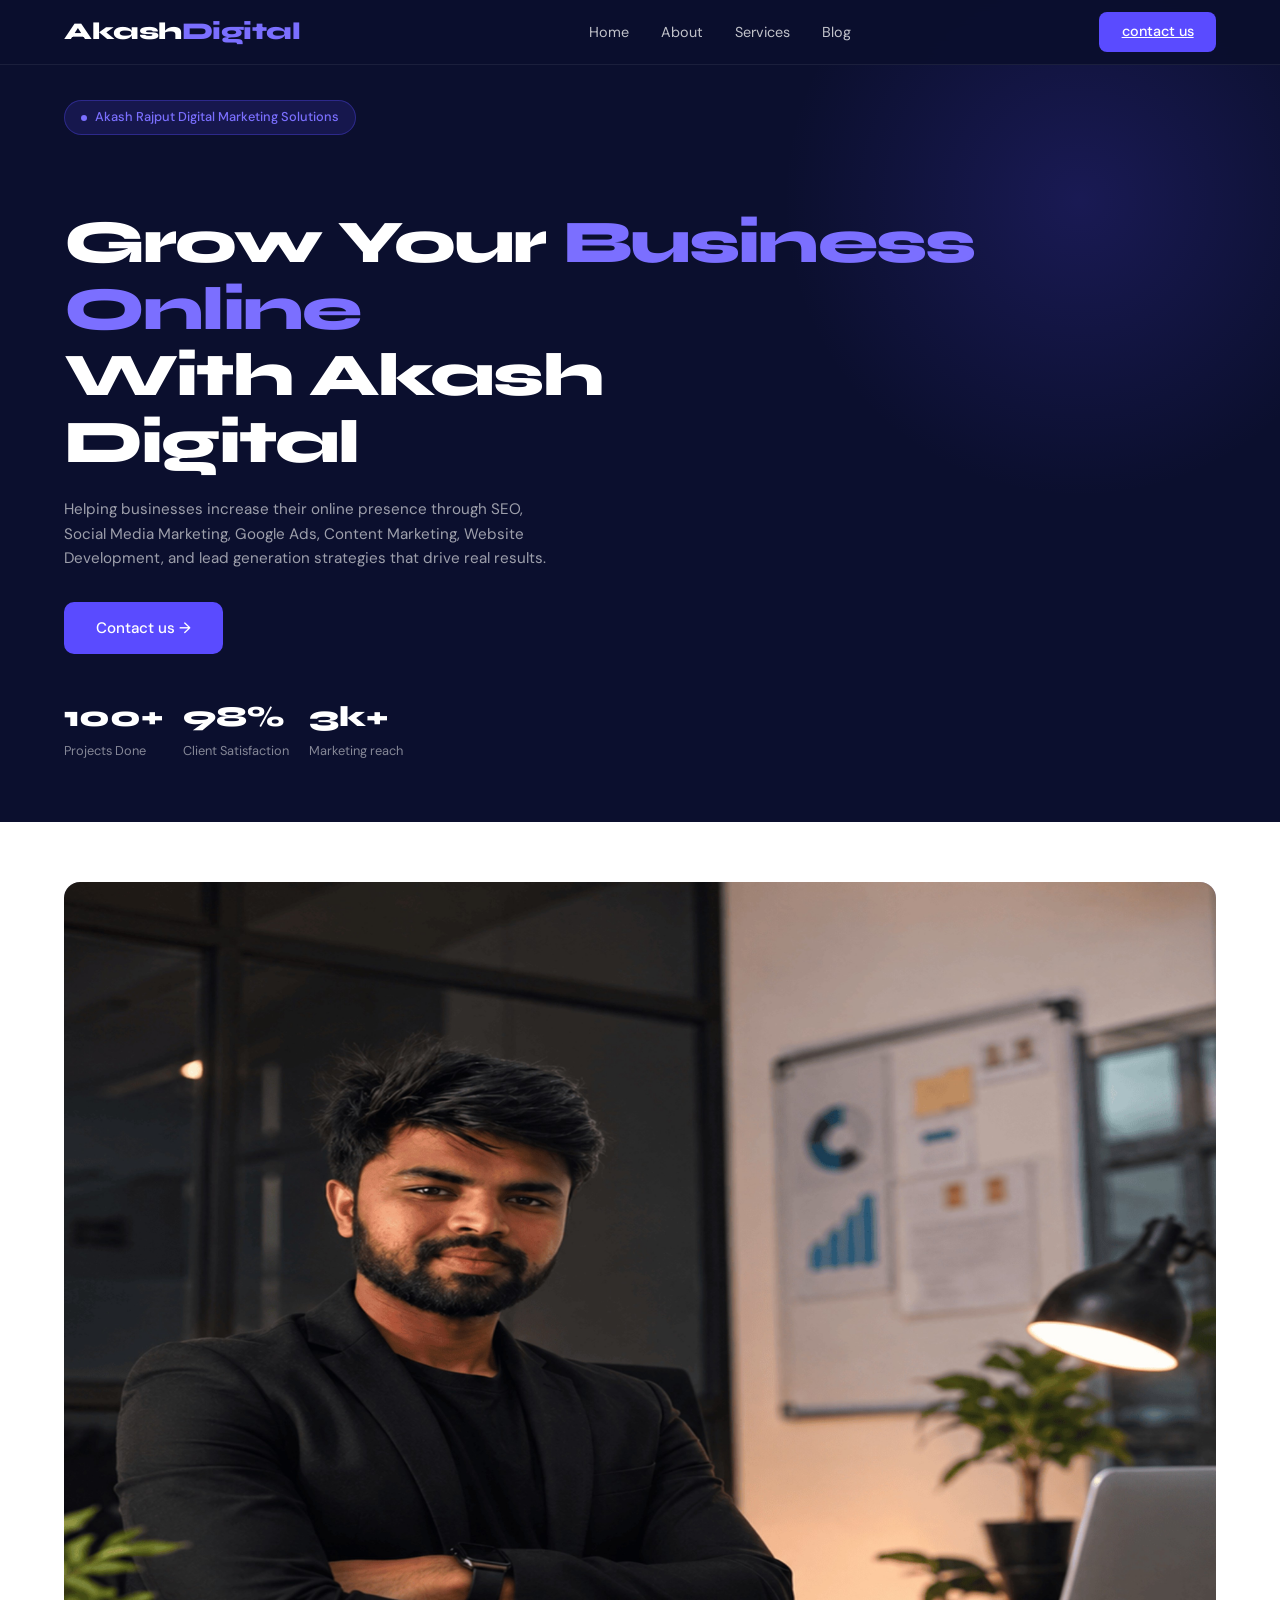
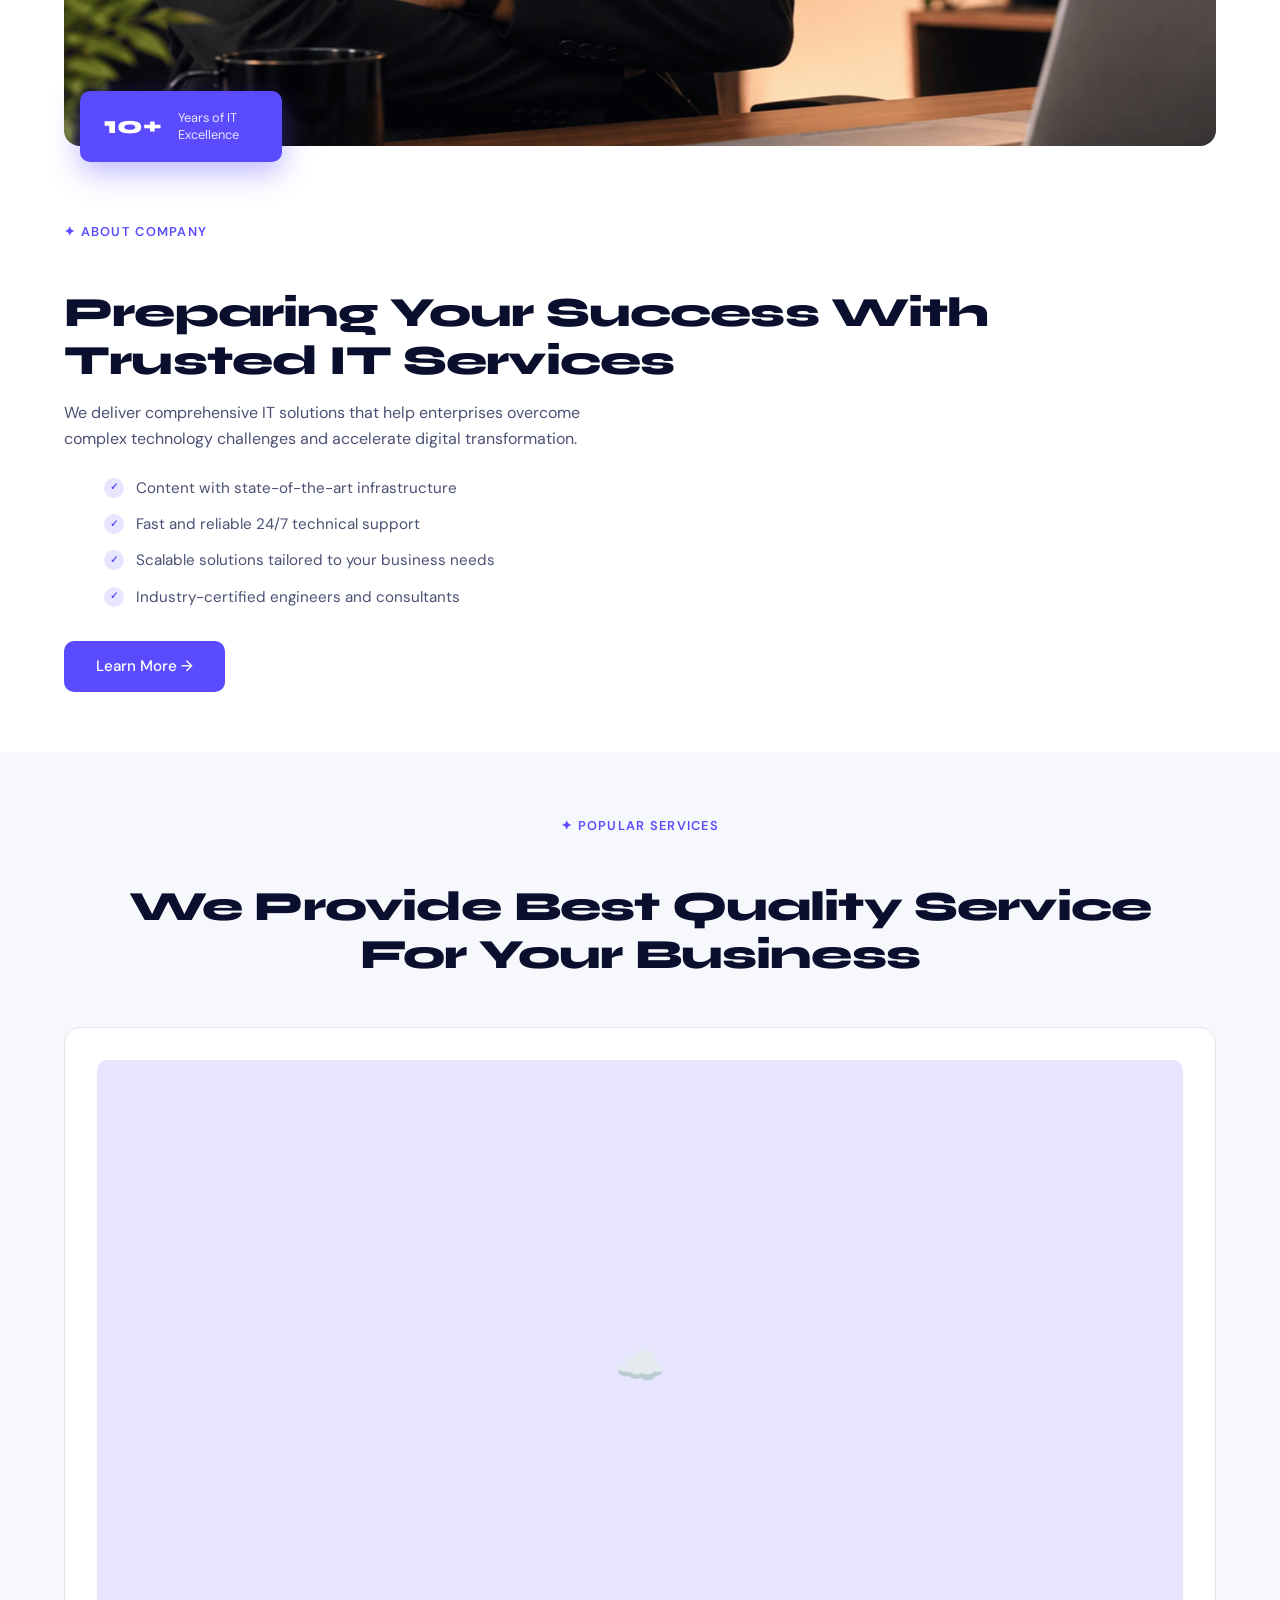
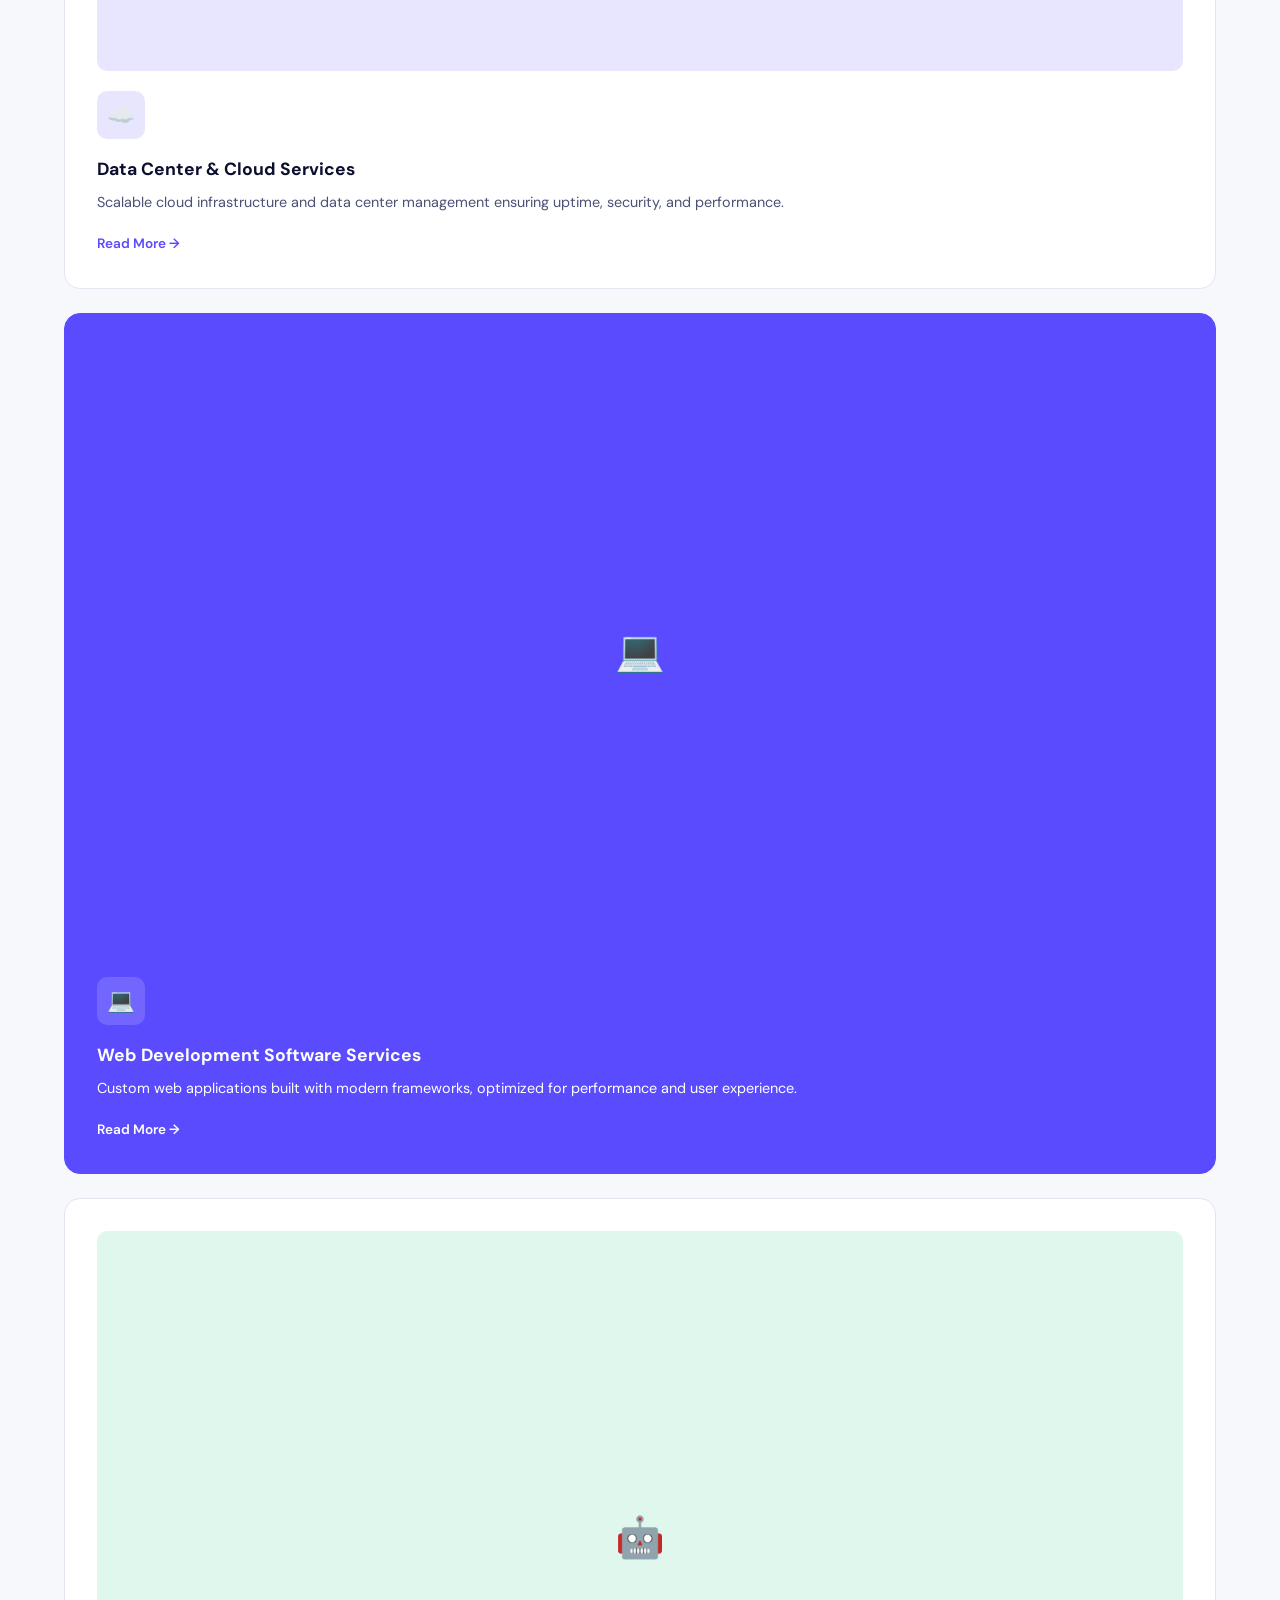
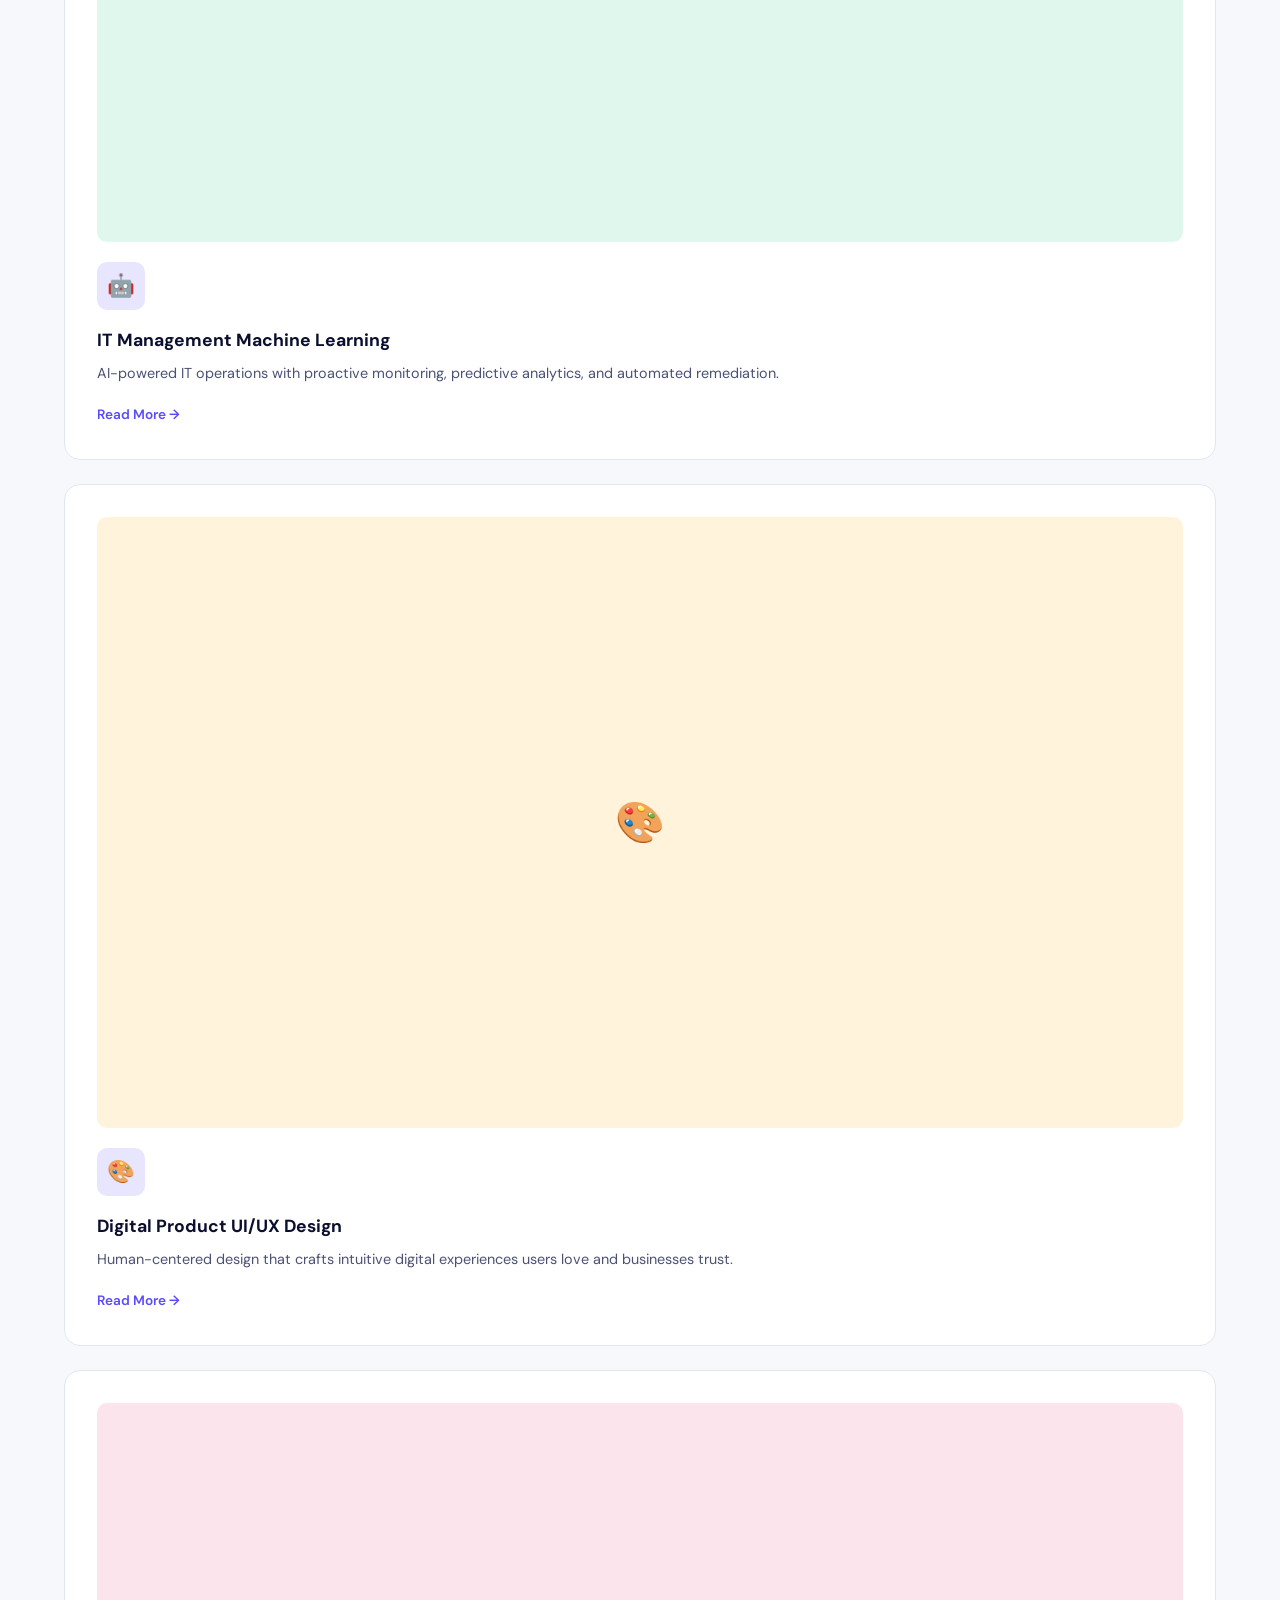
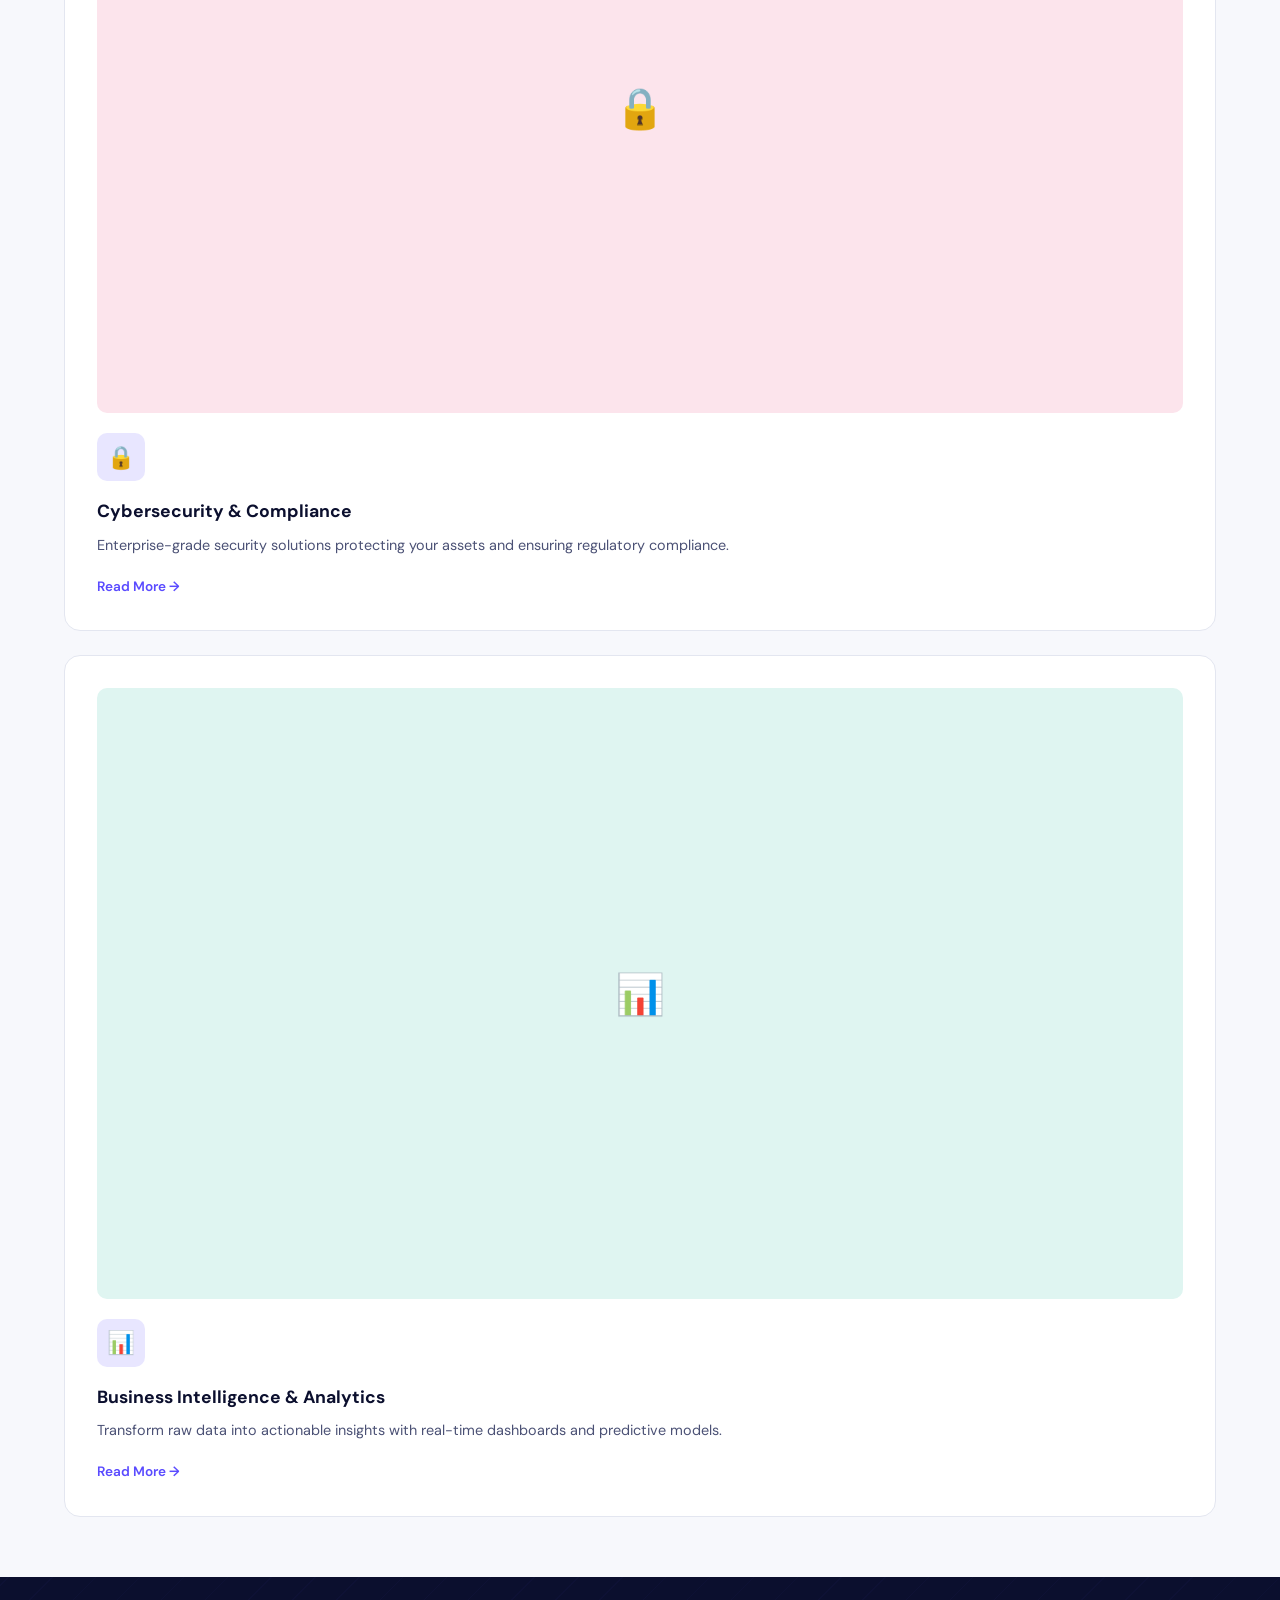
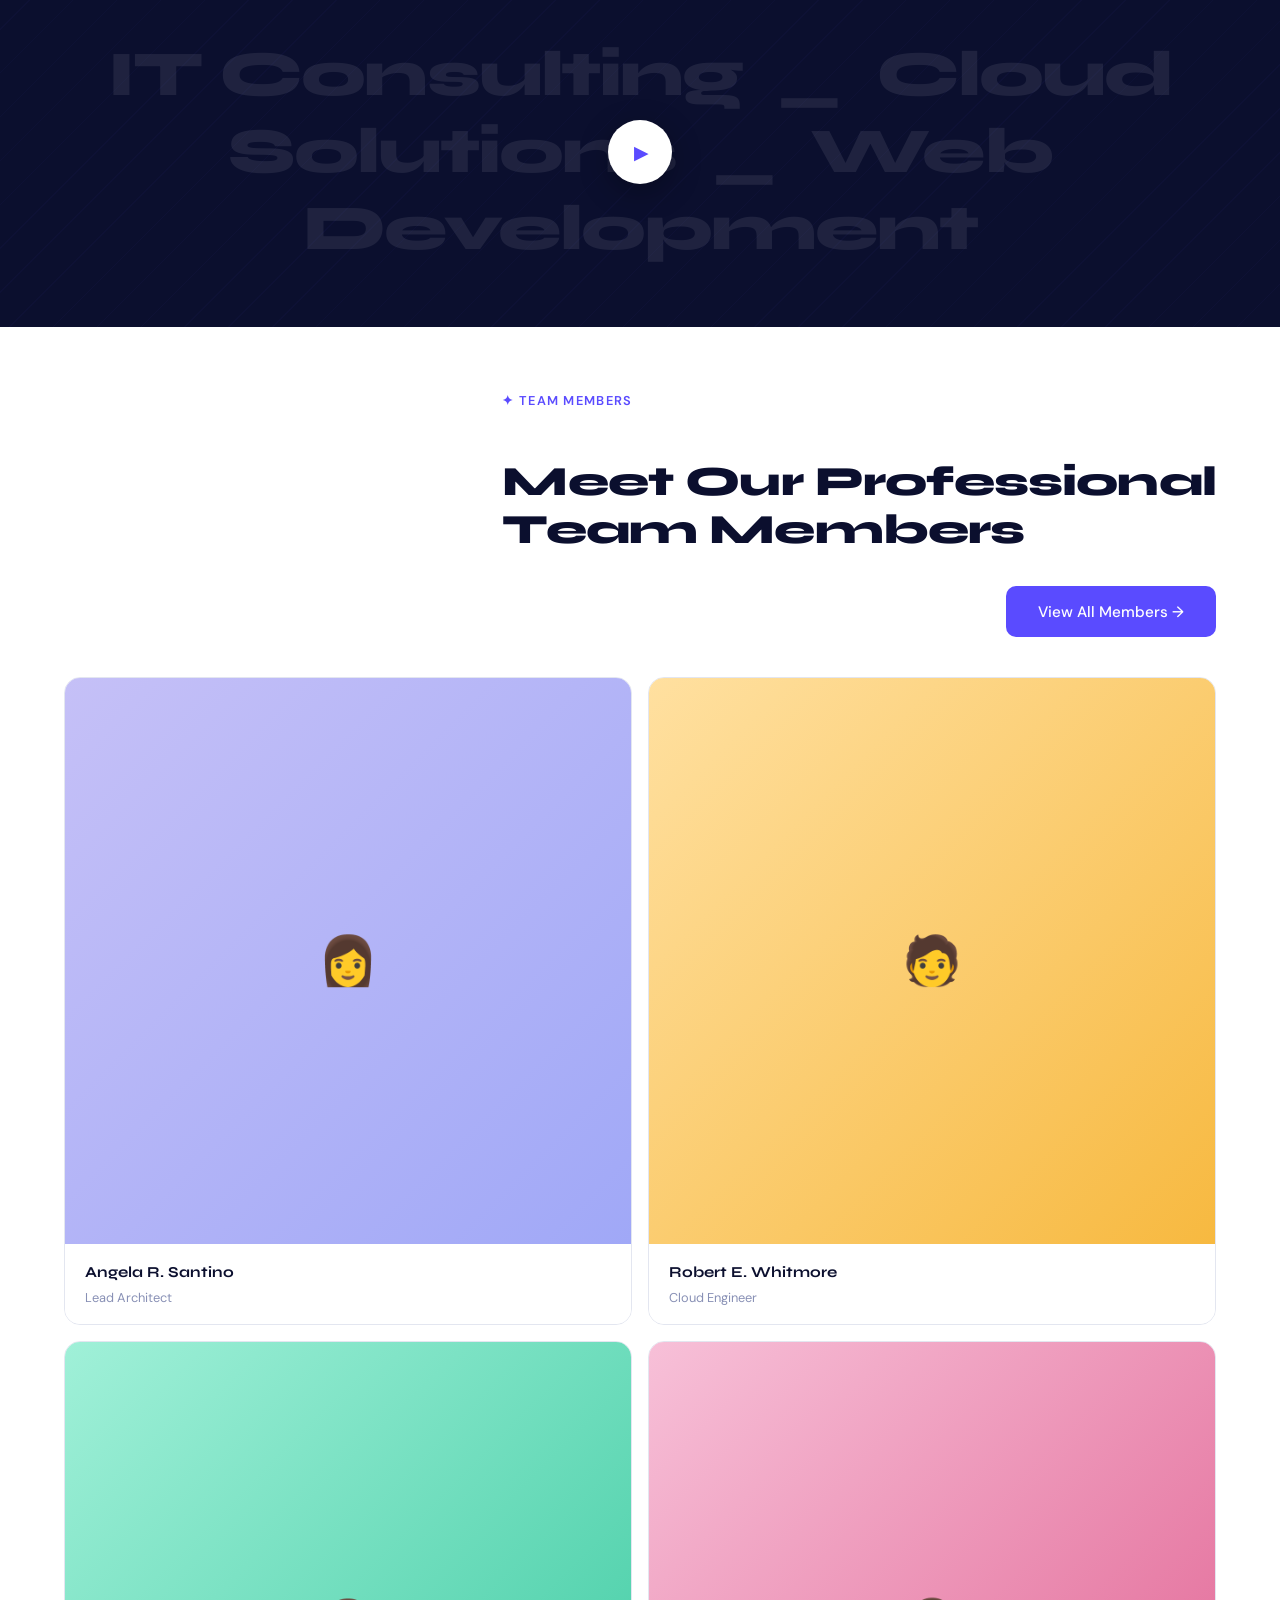
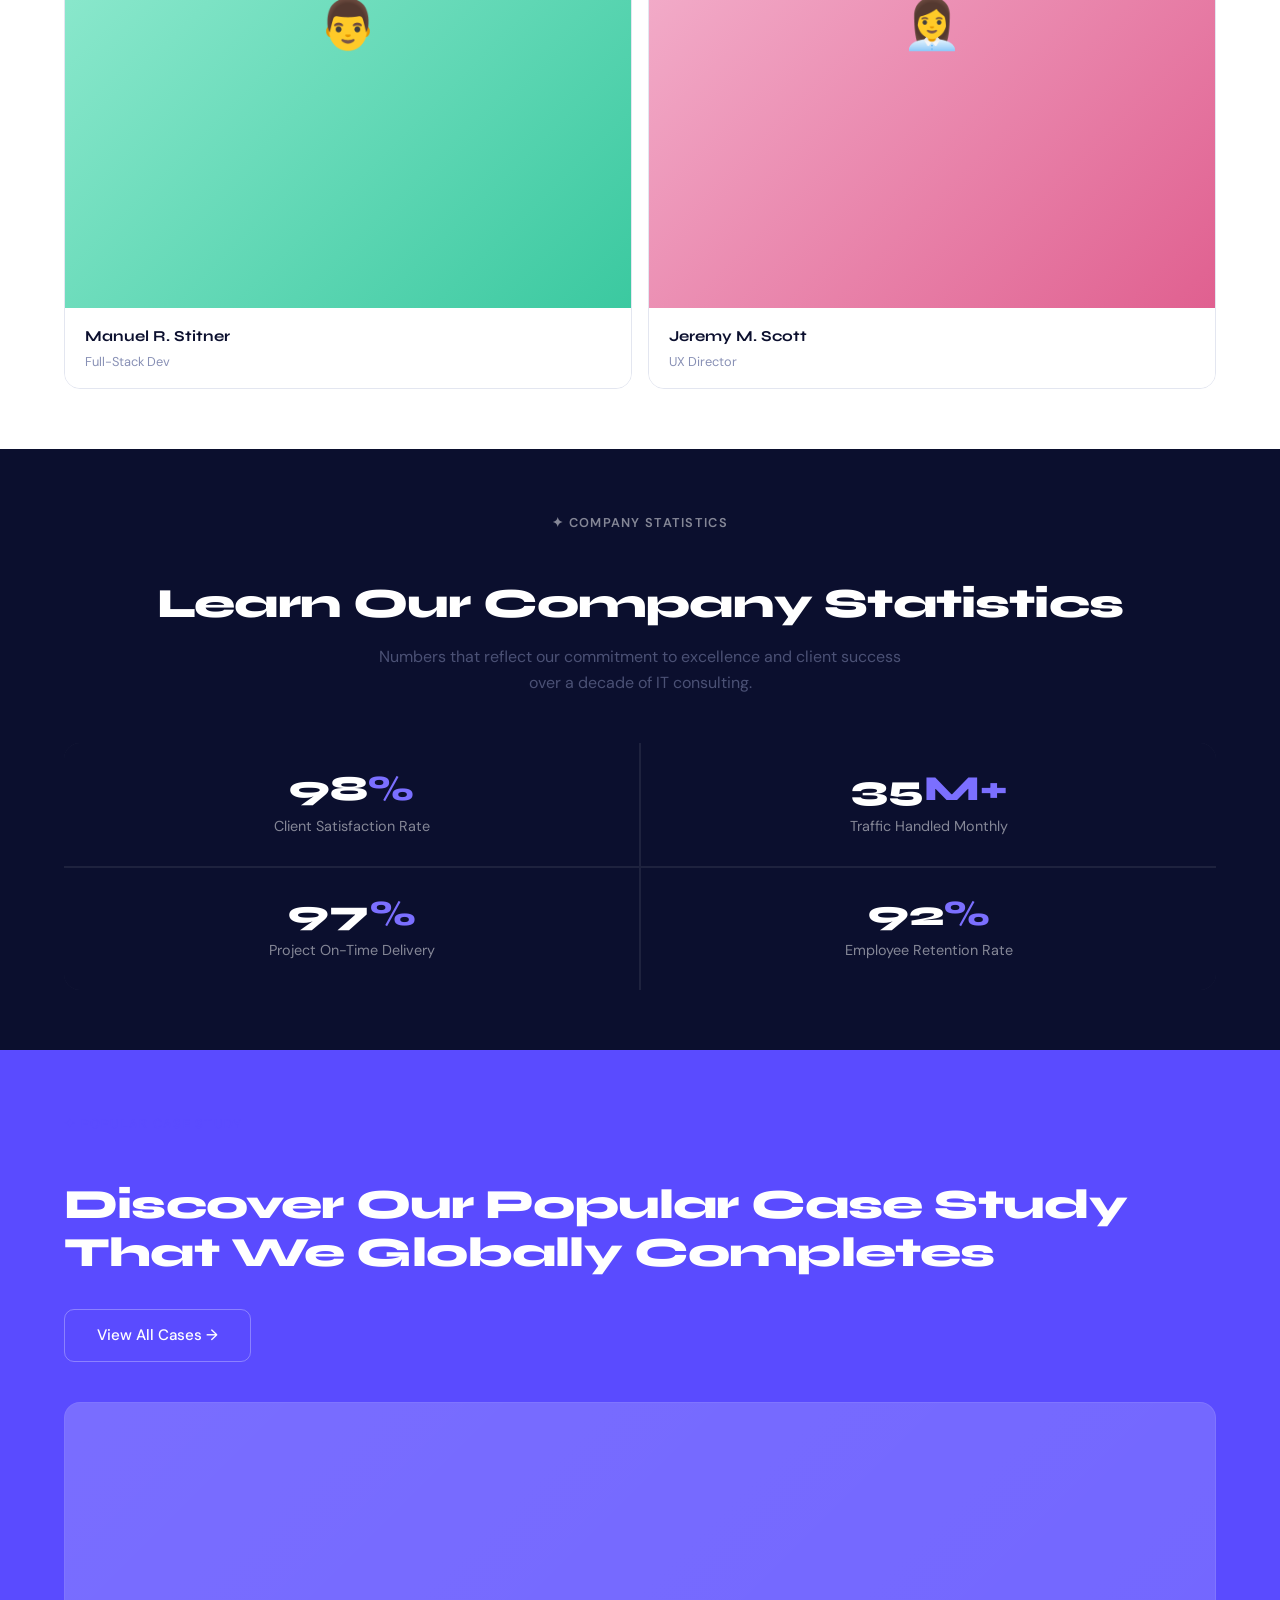
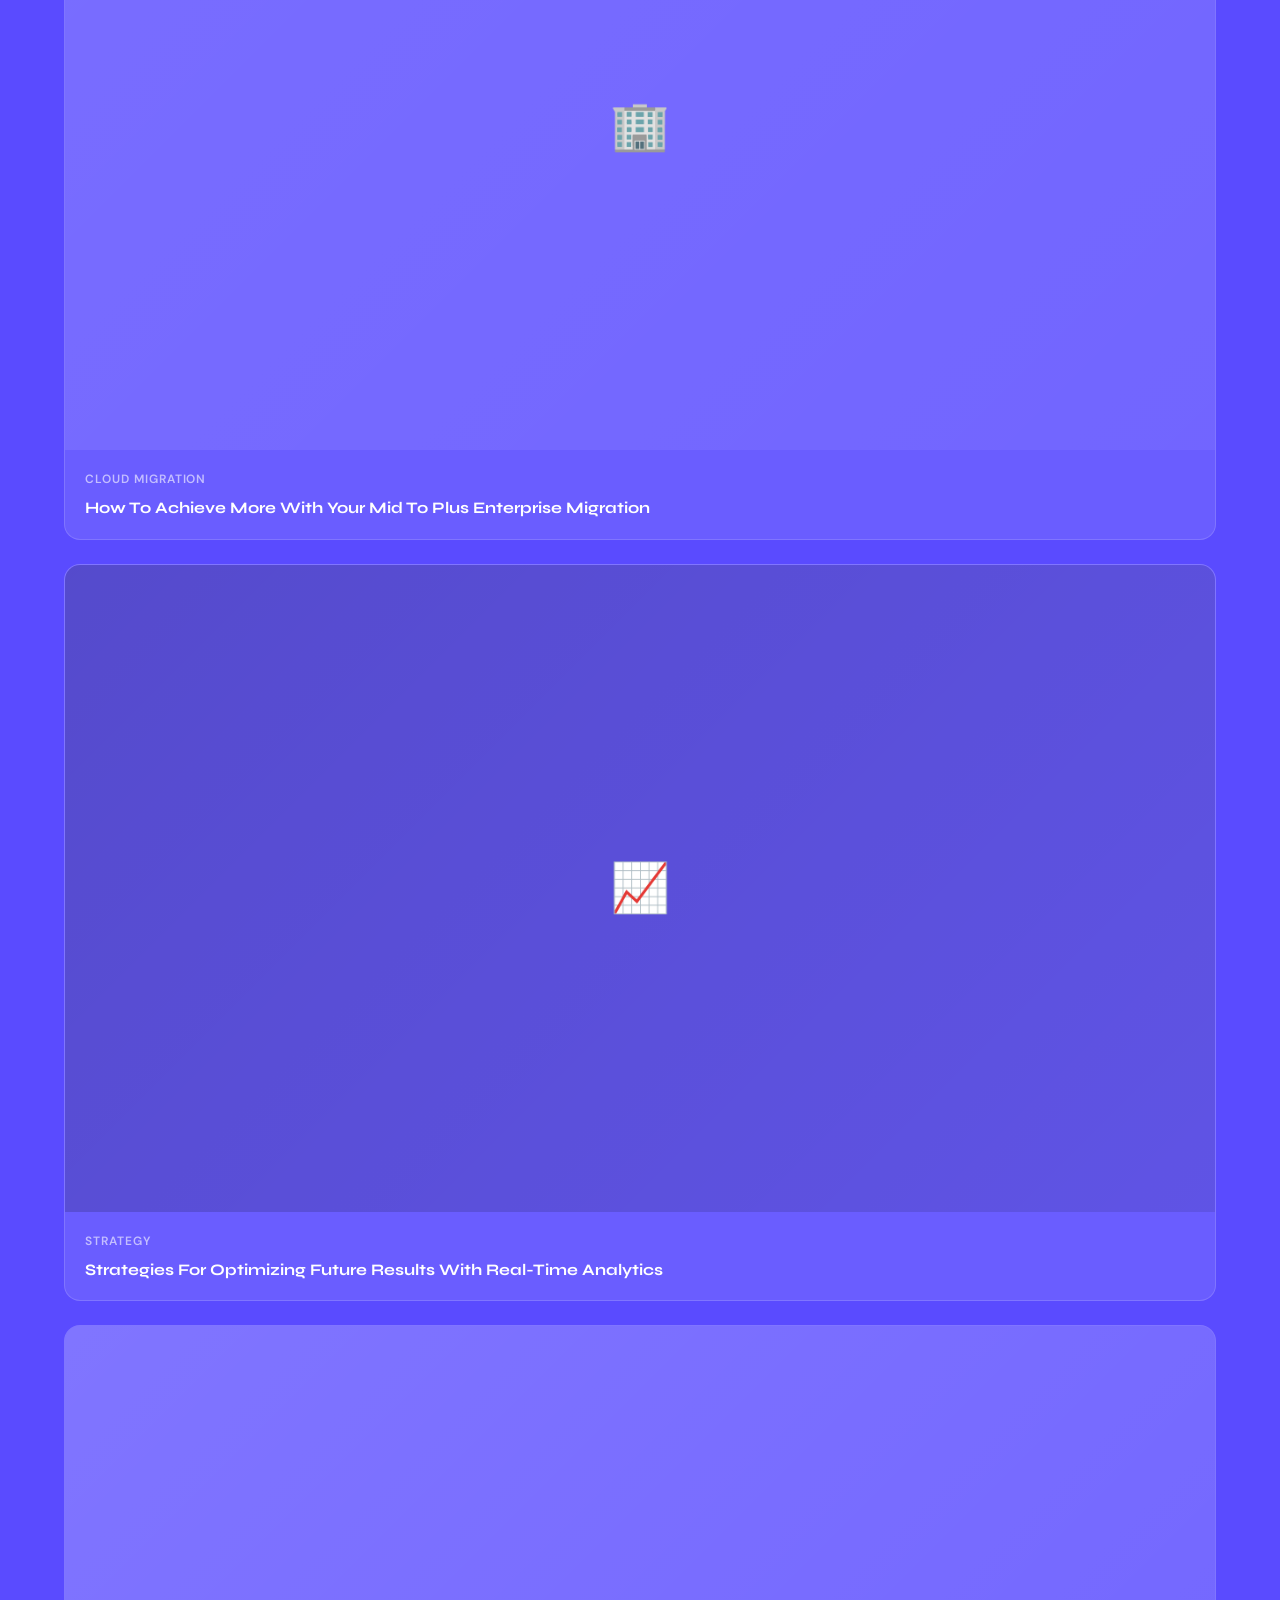
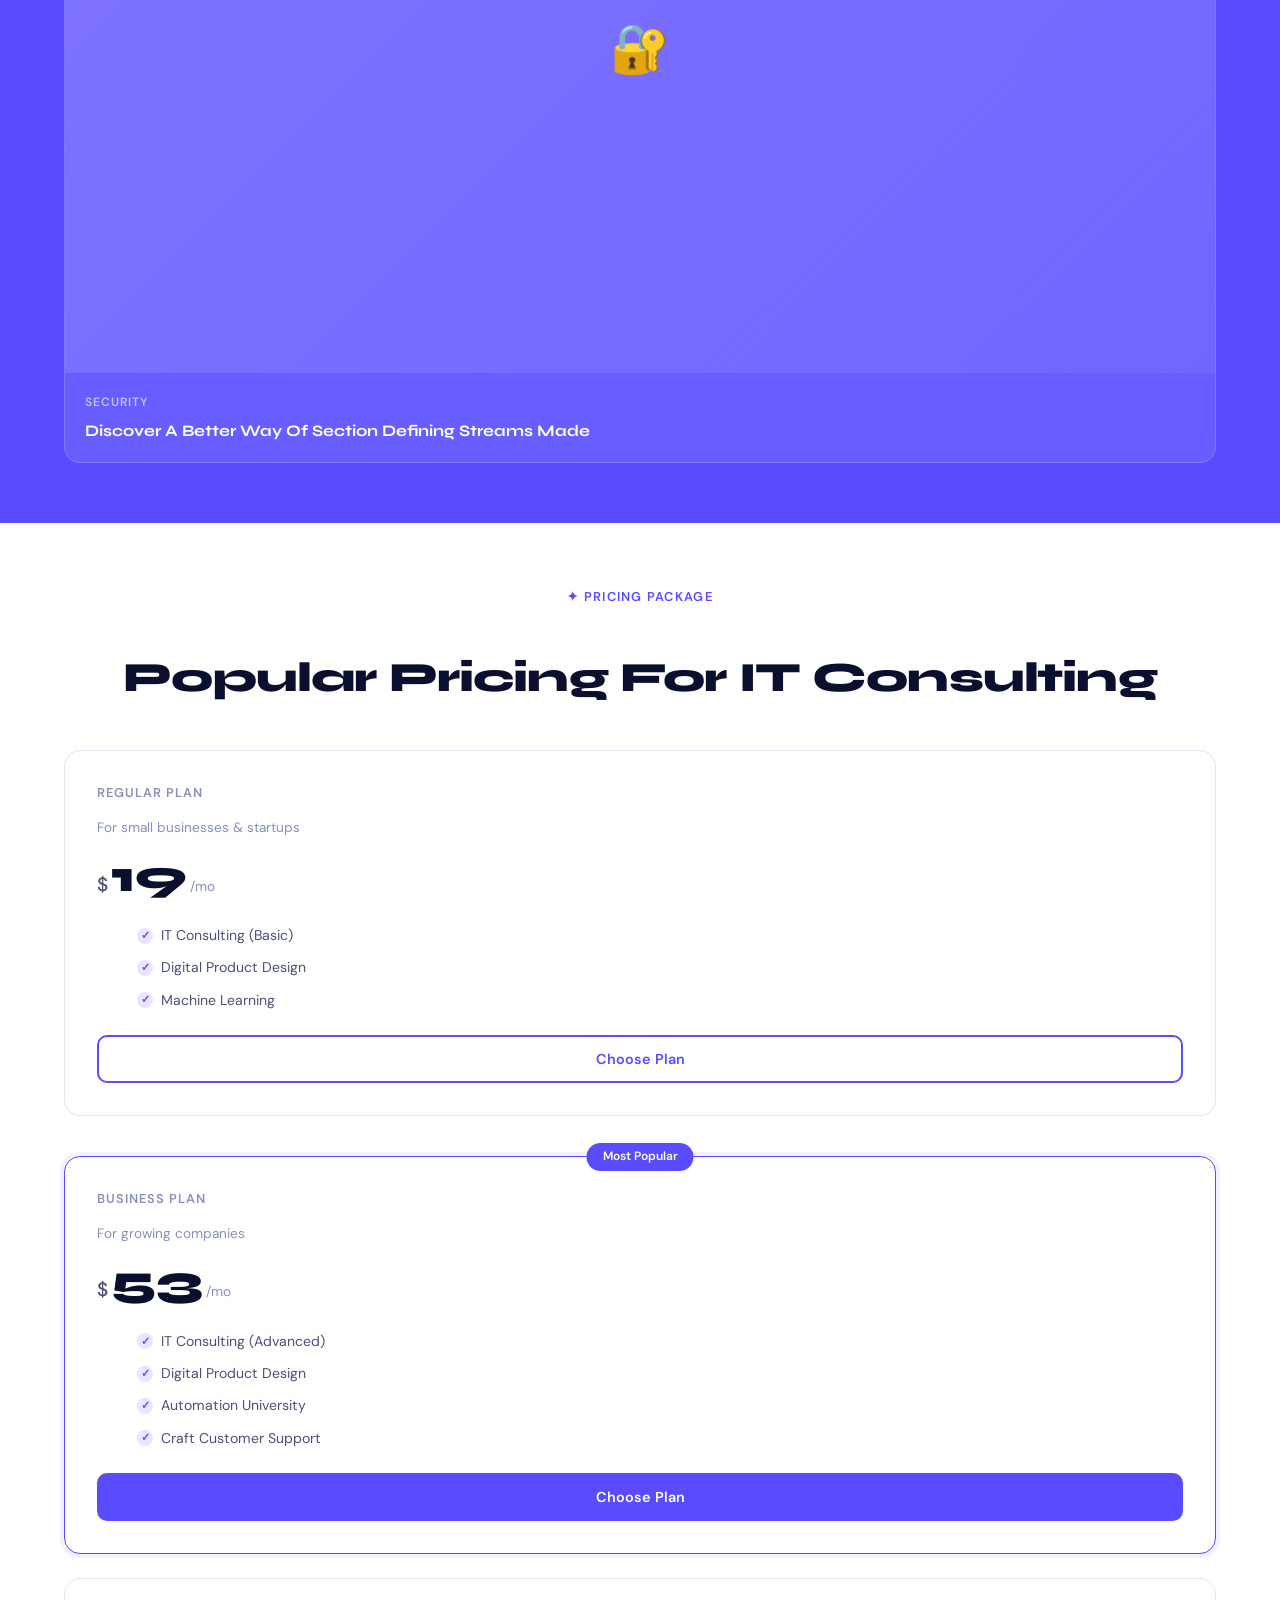
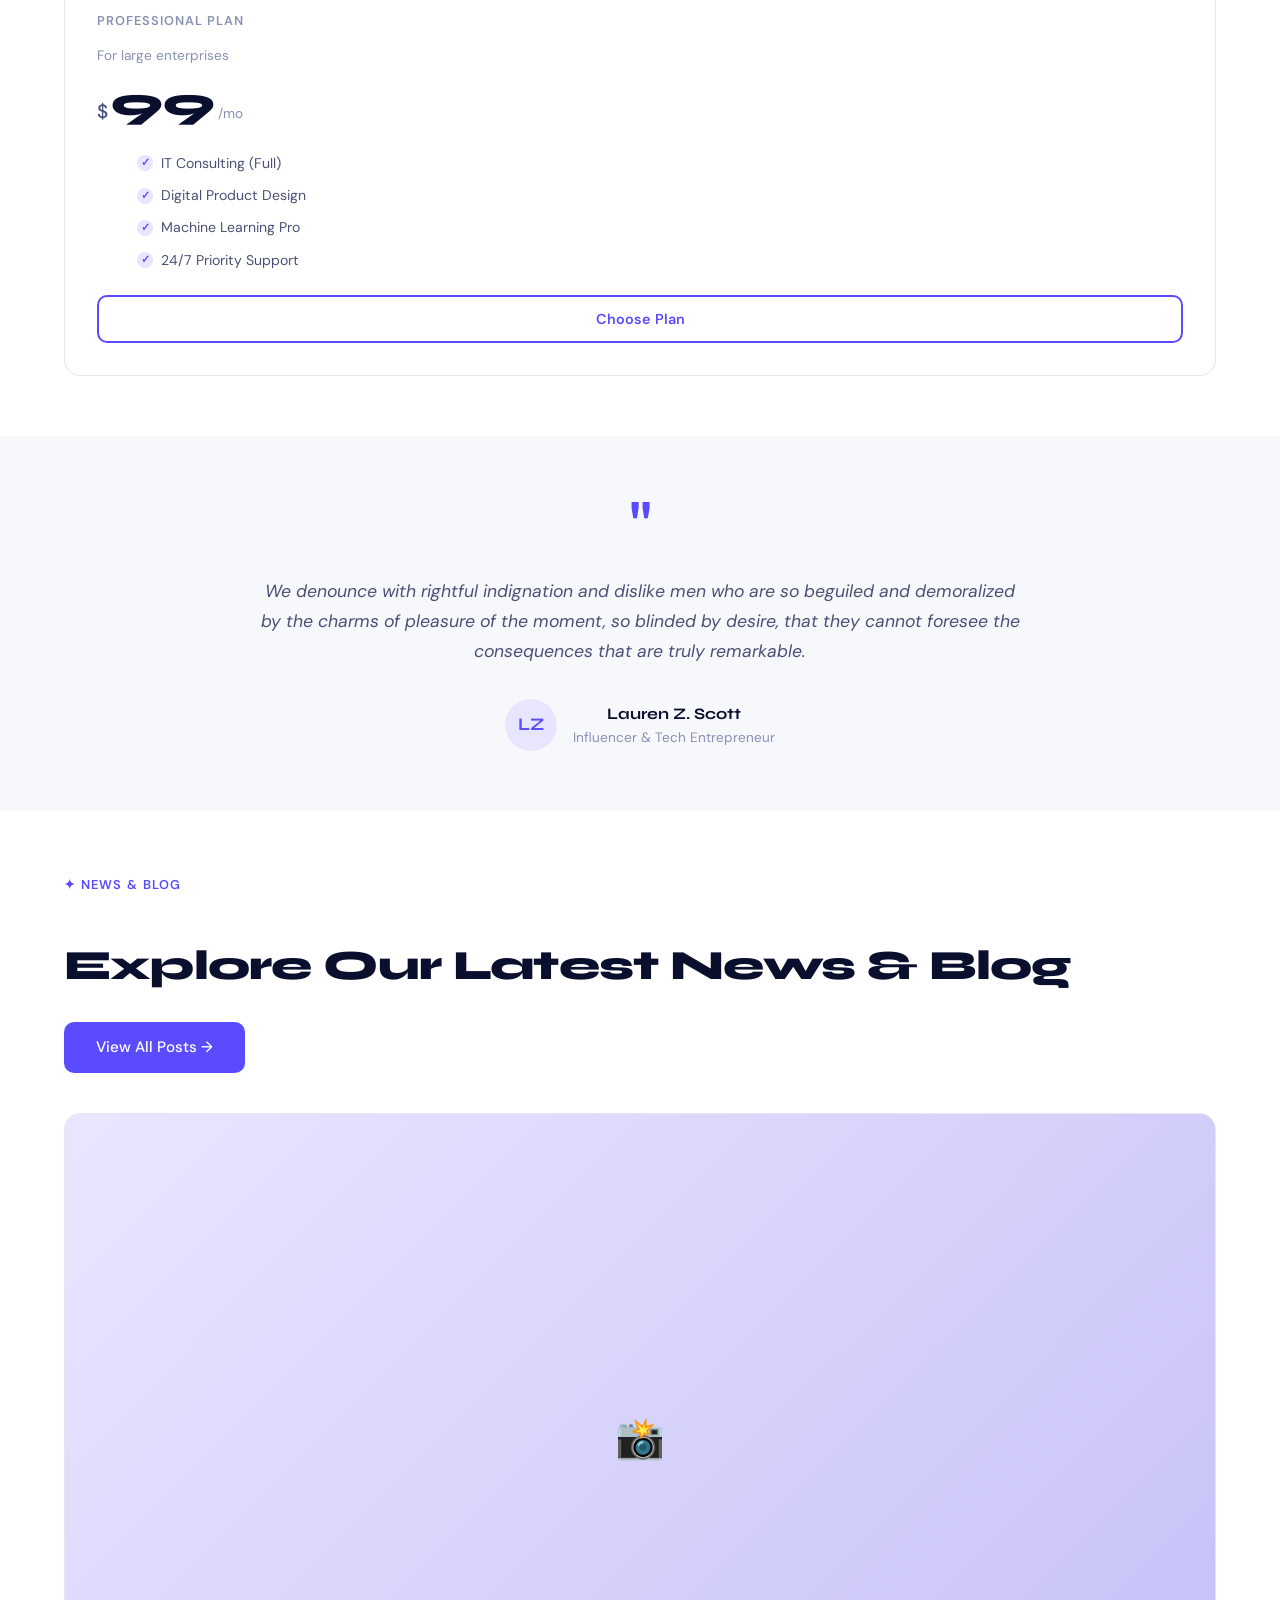
==== commit 9f373268: "Update index.html" ====
--- a/index.html
+++ b/index.html
@@ -90,7 +90,7 @@
   <div class="about-grid">
     <div class="about-img-wrap">
       <div class="about-img-placeholder">
-	 <img src="background.jpg" class="about-img-placeholder">
+	 <img src="background.jpg" class="about-img-wrap">
       
       </div>
       <div class="about-badge">
--- a/style.css
+++ b/style.css
@@ -236,12 +236,14 @@
  
   /* ── ABOUT ── */
   .about-grid { display: grid; grid-template-columns: 1fr 1fr; gap: 5rem; align-items: center; }
-  .about-img-wrap { position: relative; }
+  .about-img-wrap { position: relative;
+                  width: 100%;}
   .about-img-placeholder {
     width: 100%; aspect-ratio: 4/3; border-radius: var(--radius);
     background: linear-gradient(135deg, #e8e6ff 0%, #c5c0f7 100%);
     display: flex; align-items: center; justify-content: center;
     position: relative; overflow: hidden;
+    
   }
   .about-img-icon { font-size: 5rem; color: var(--violet); opacity: 0.4; position: relative; z-index: 1; }
   .about-badge {
@@ -570,4 +572,4 @@
  
     footer { padding: 50px 4vw 30px; }
   }
-</style>+</style>
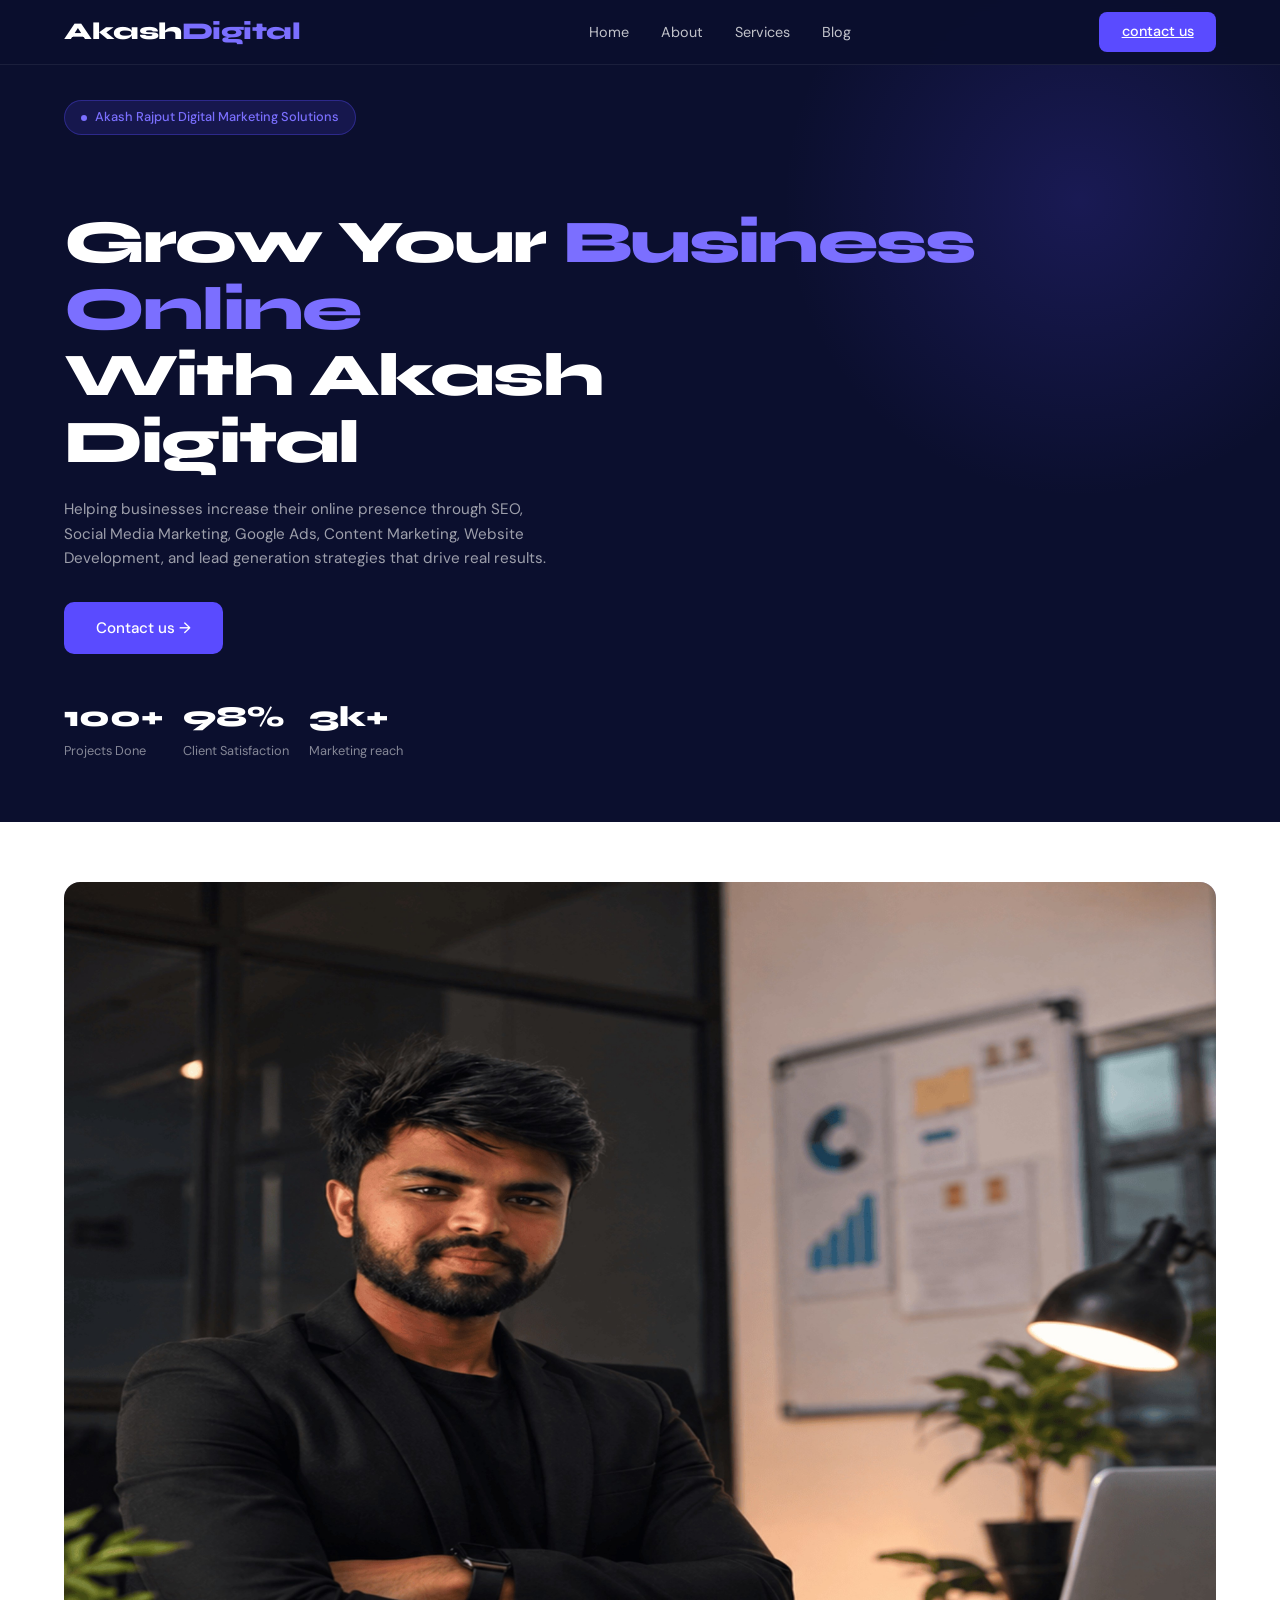
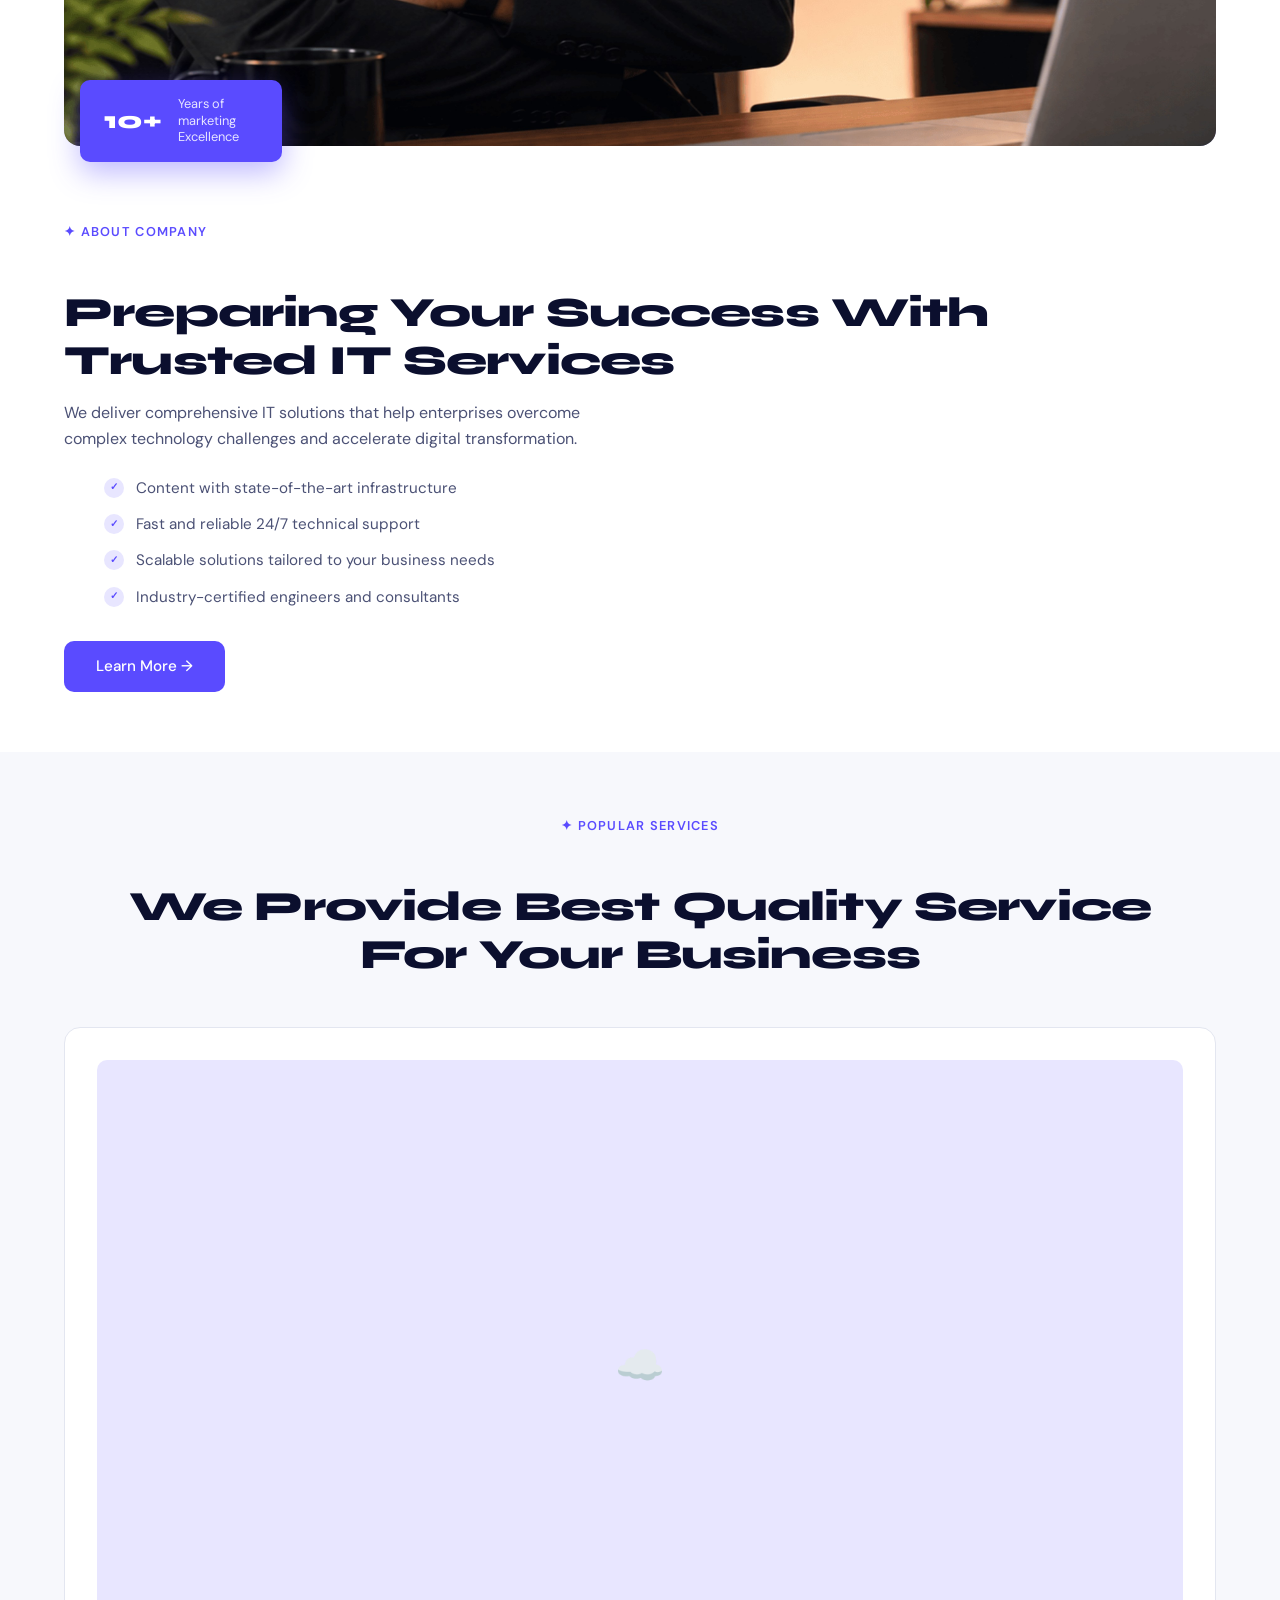
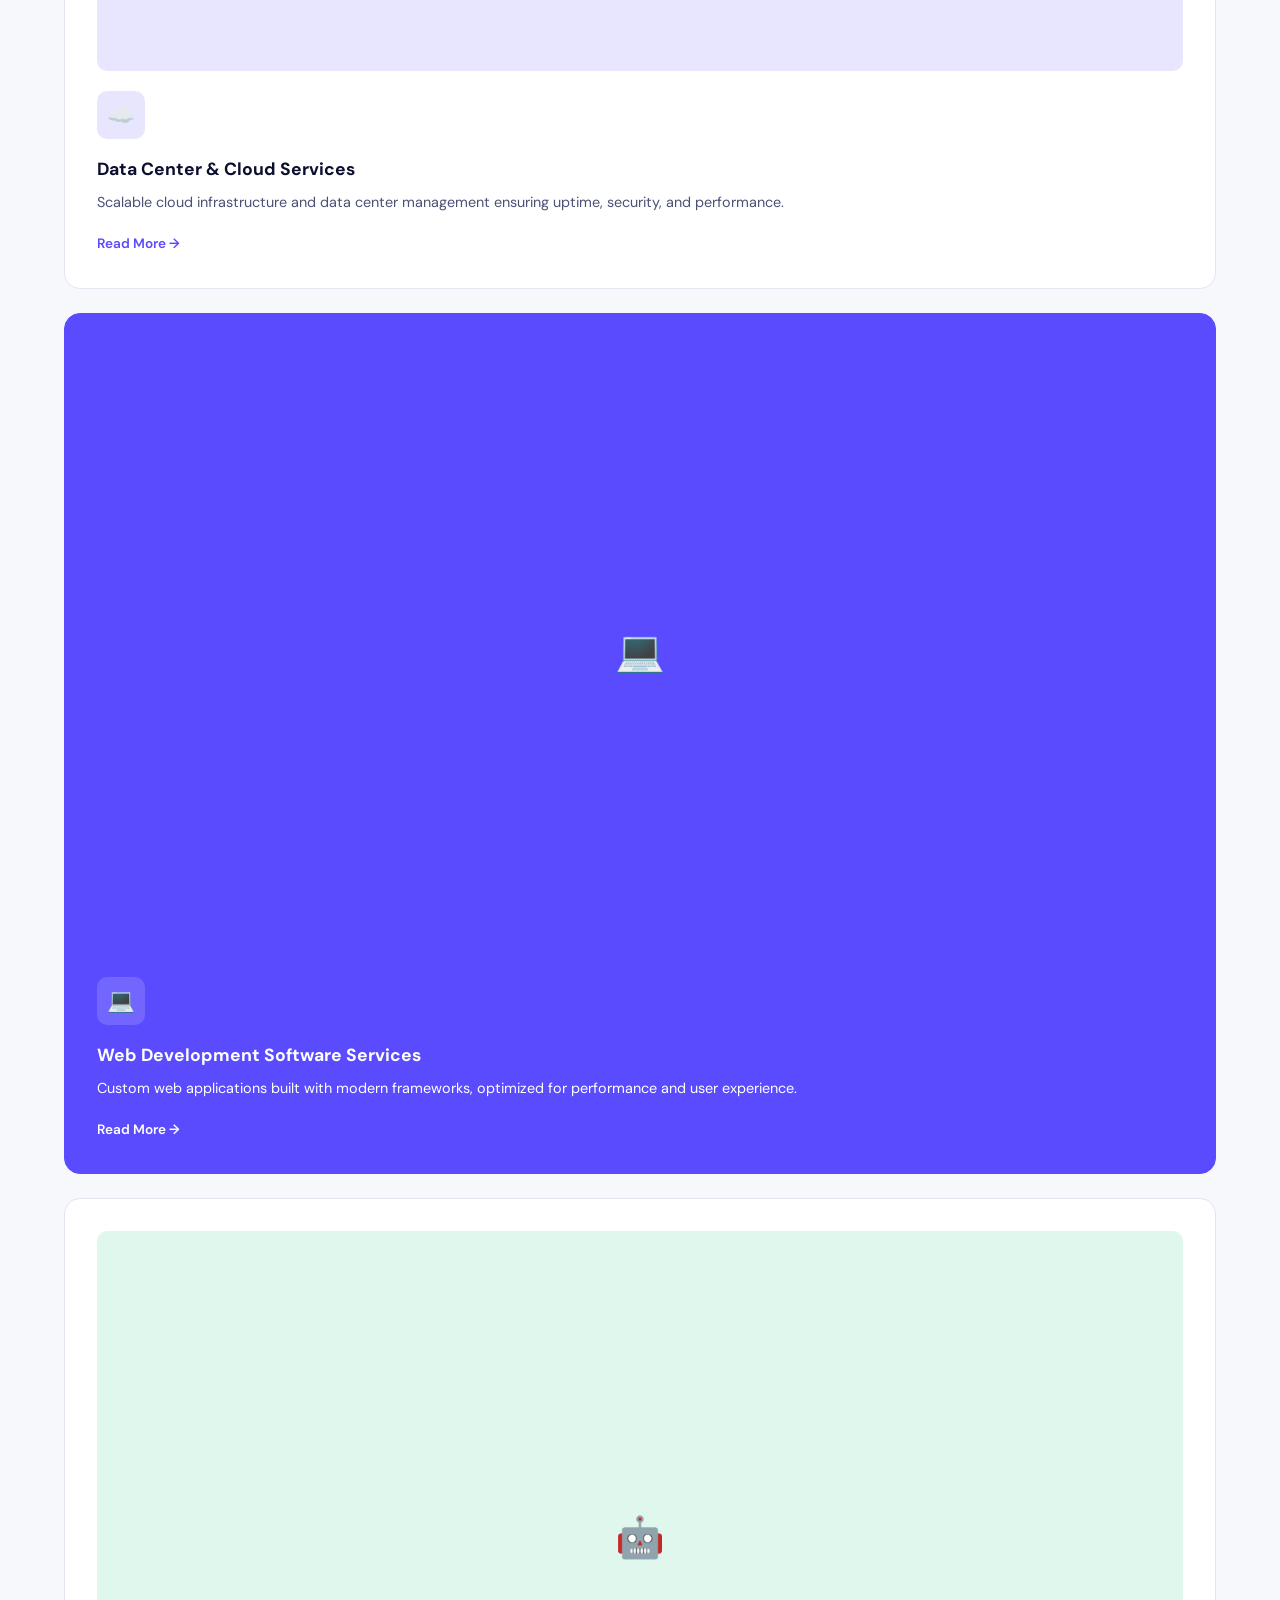
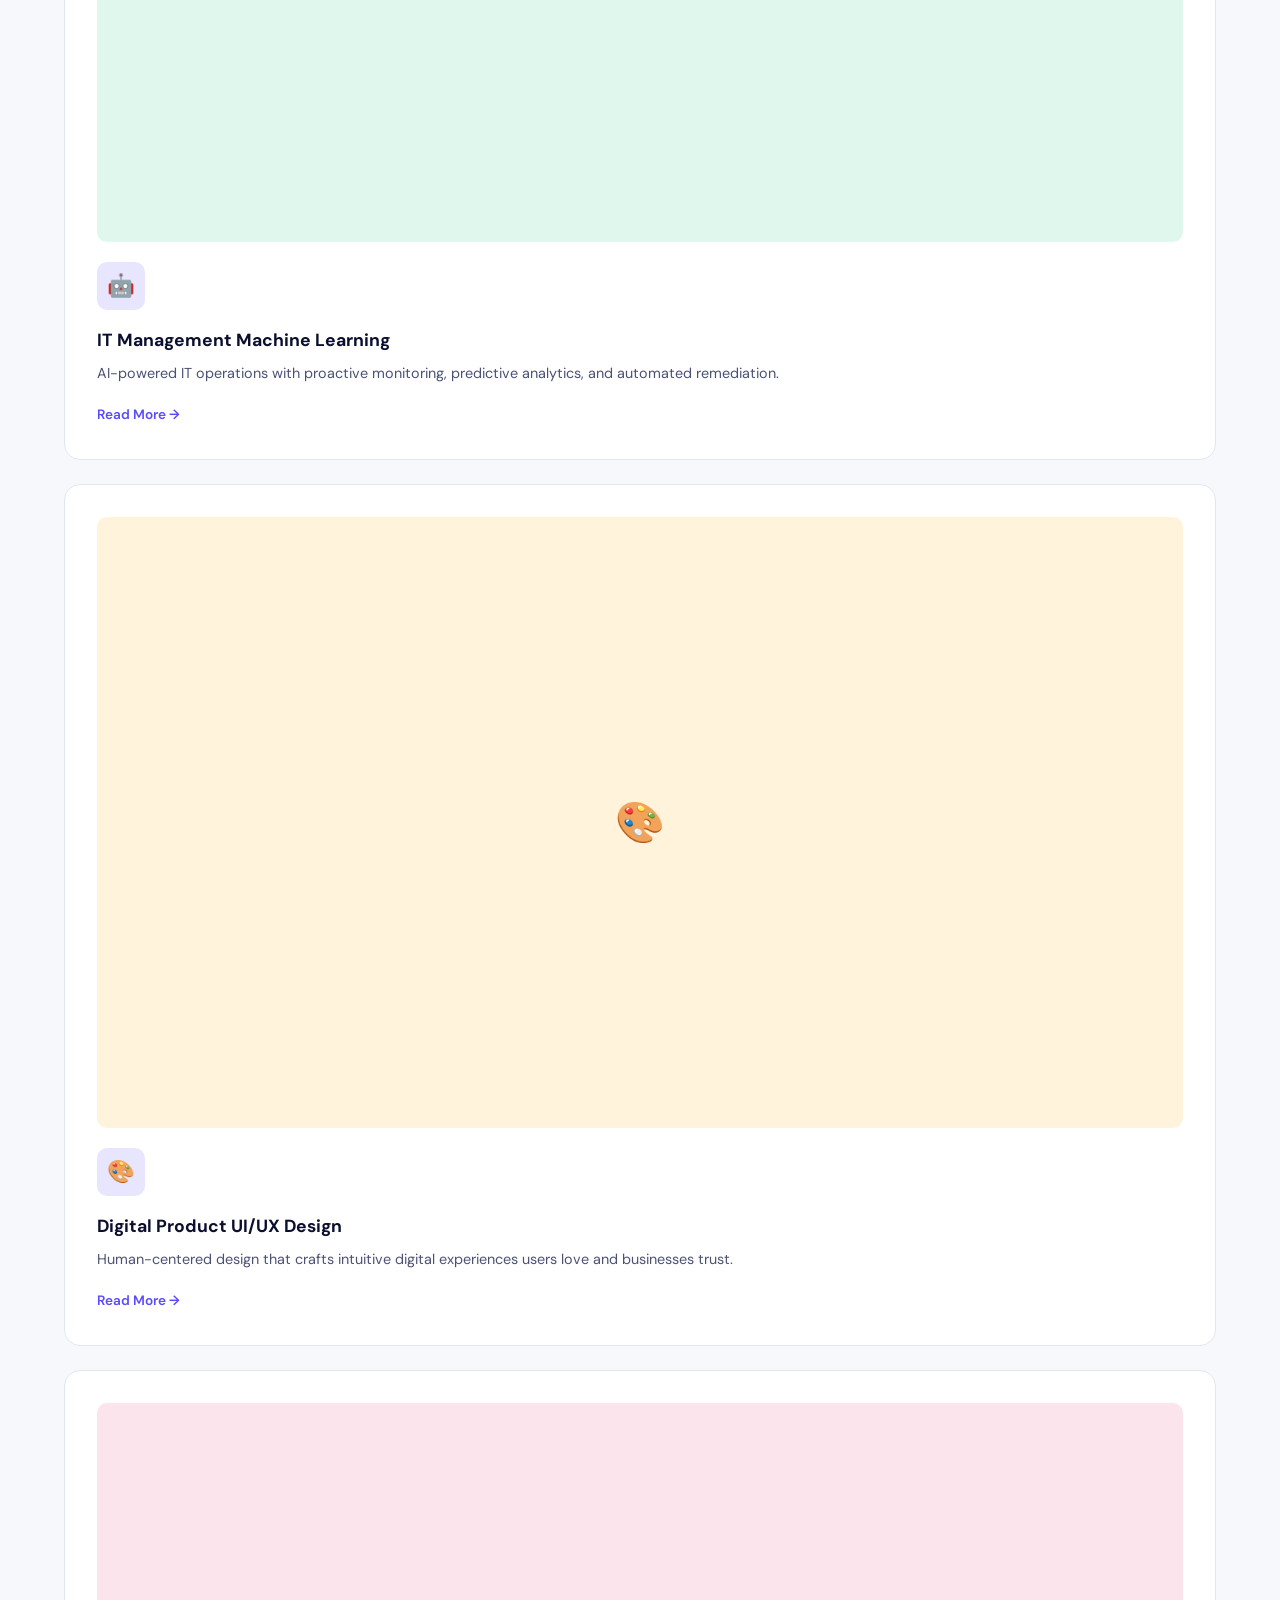
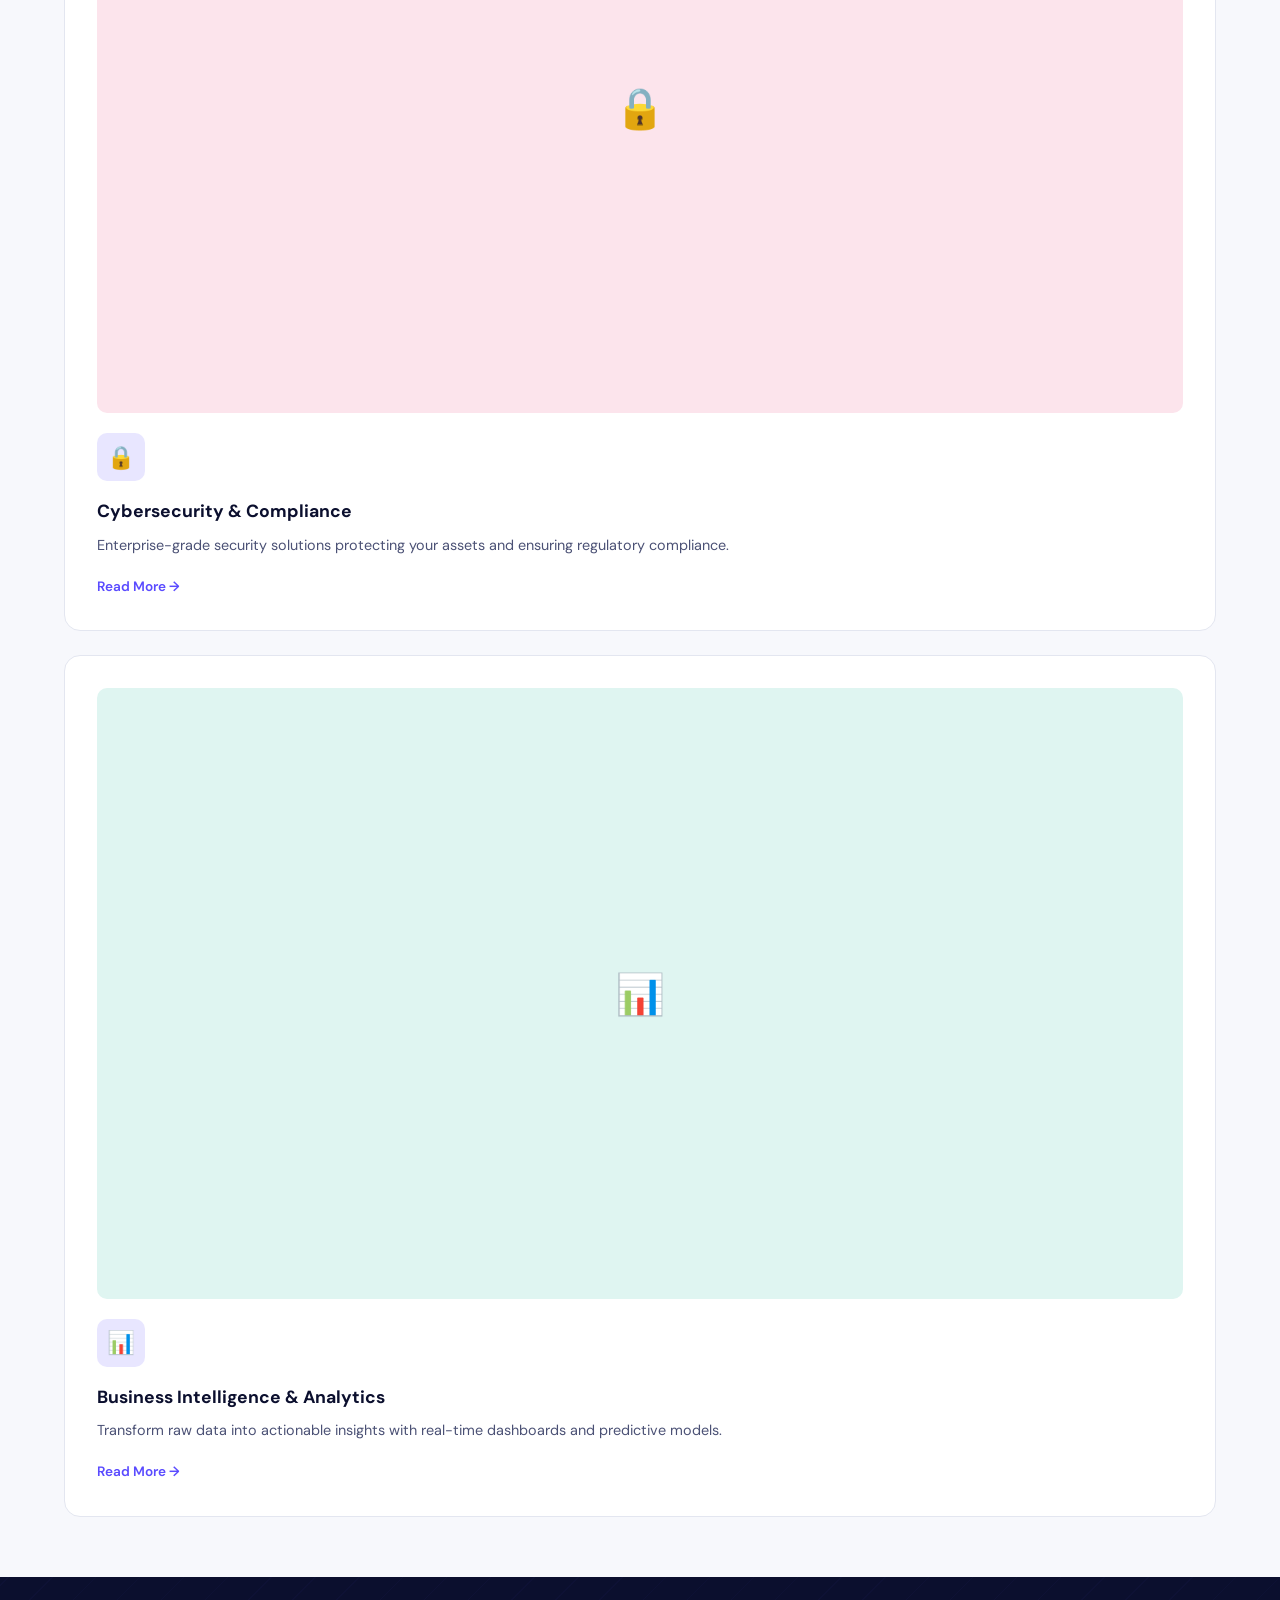
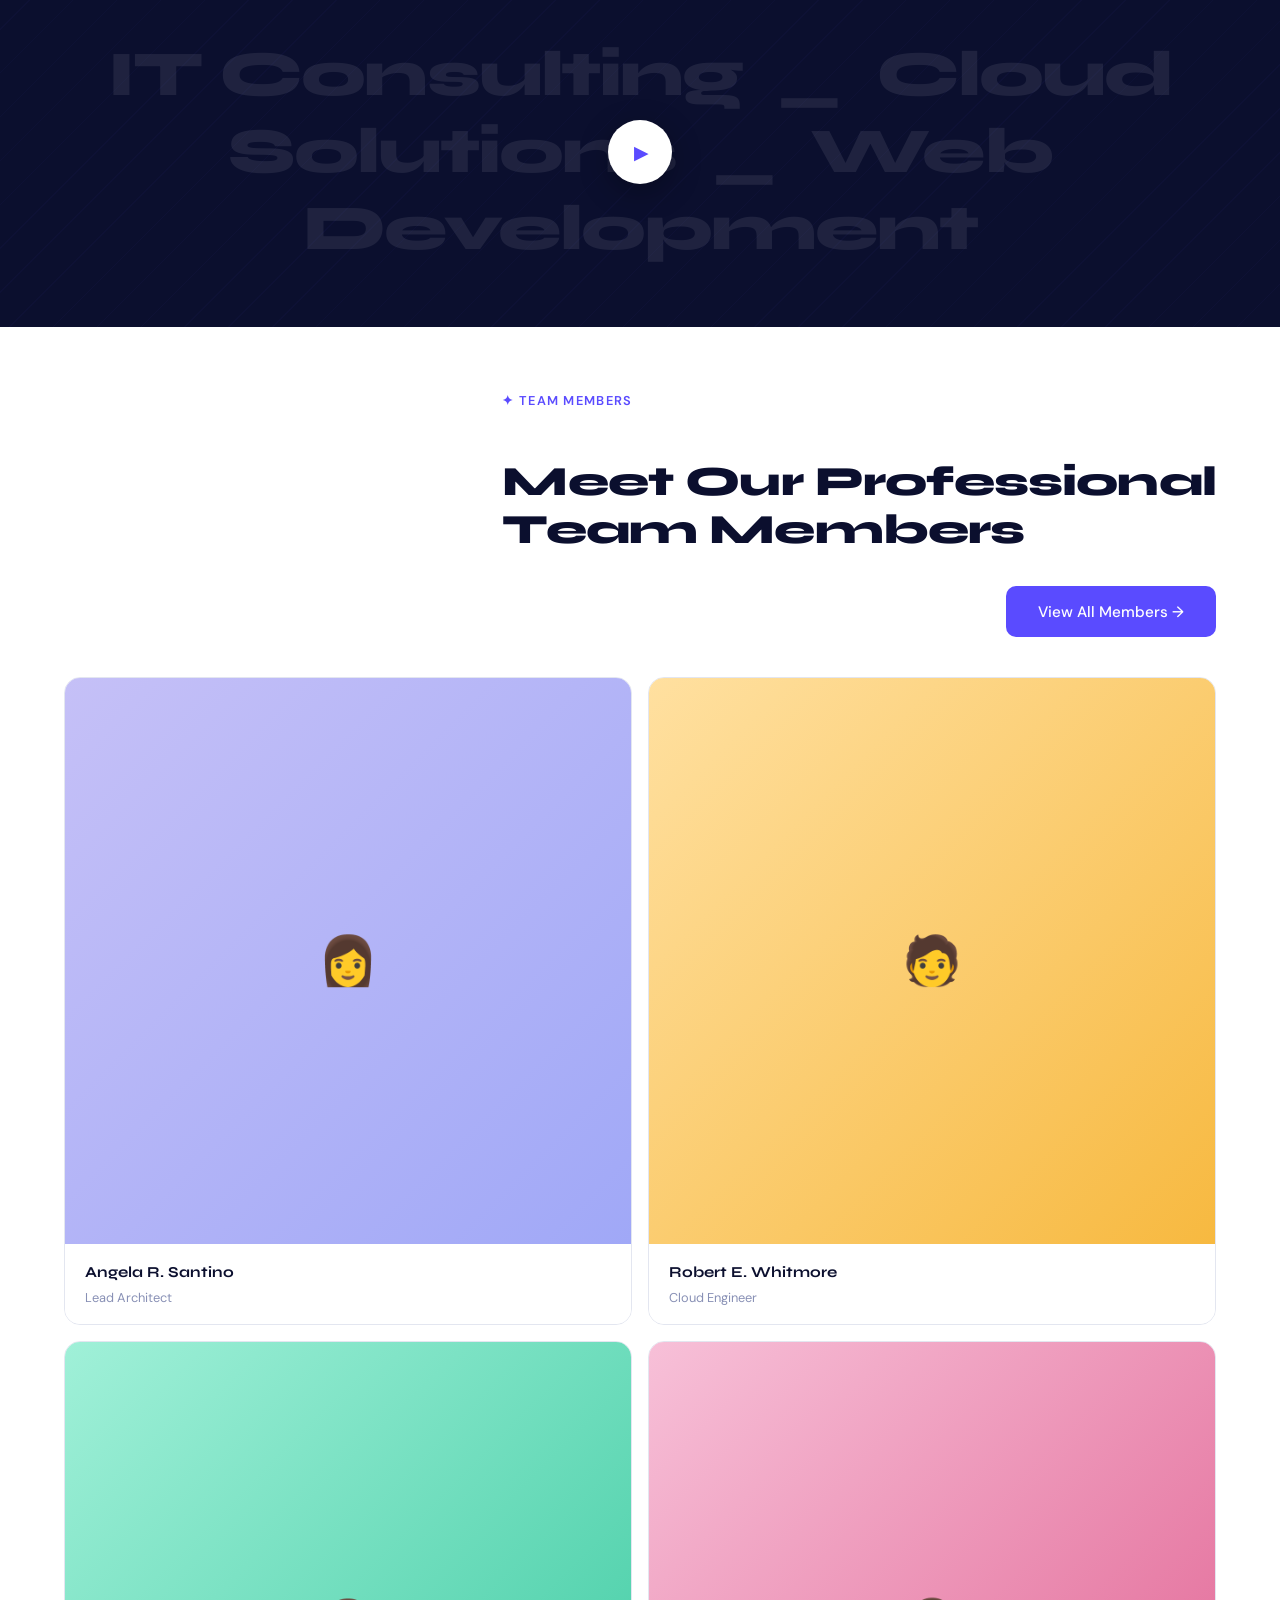
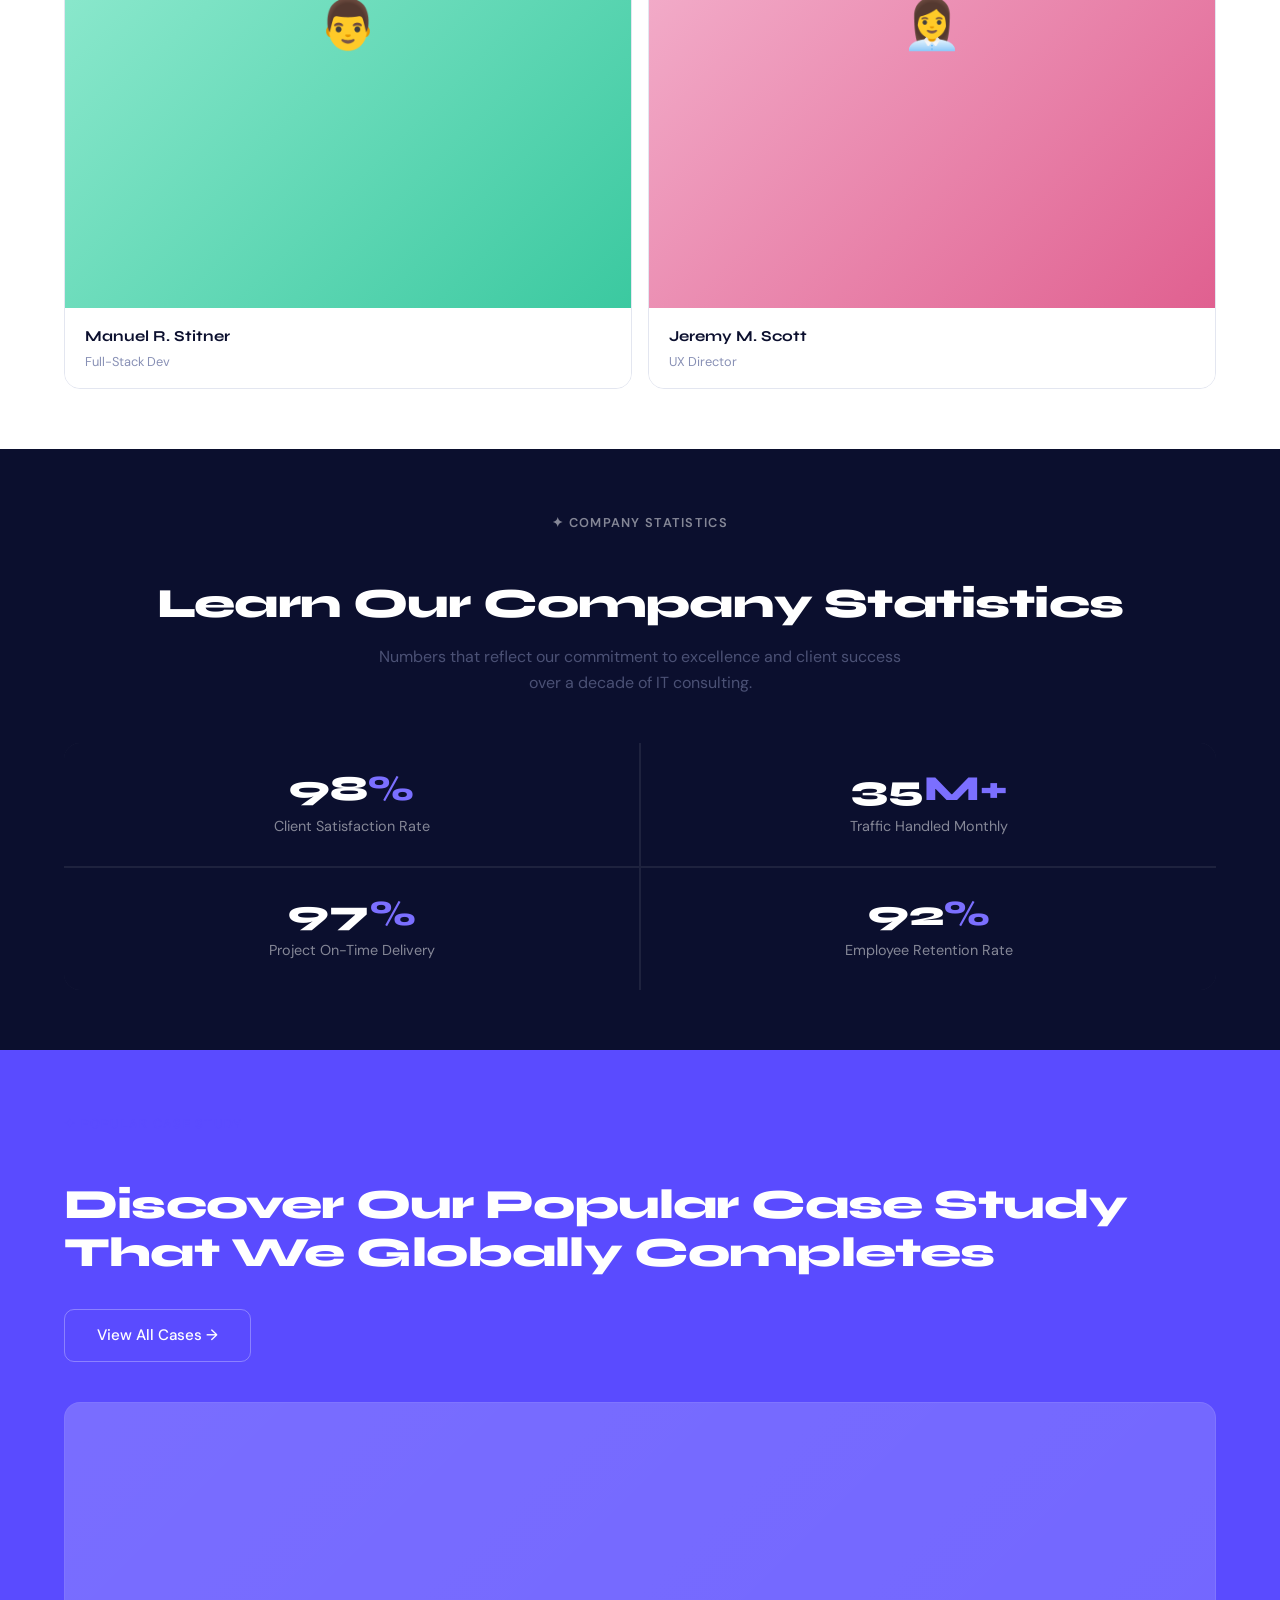
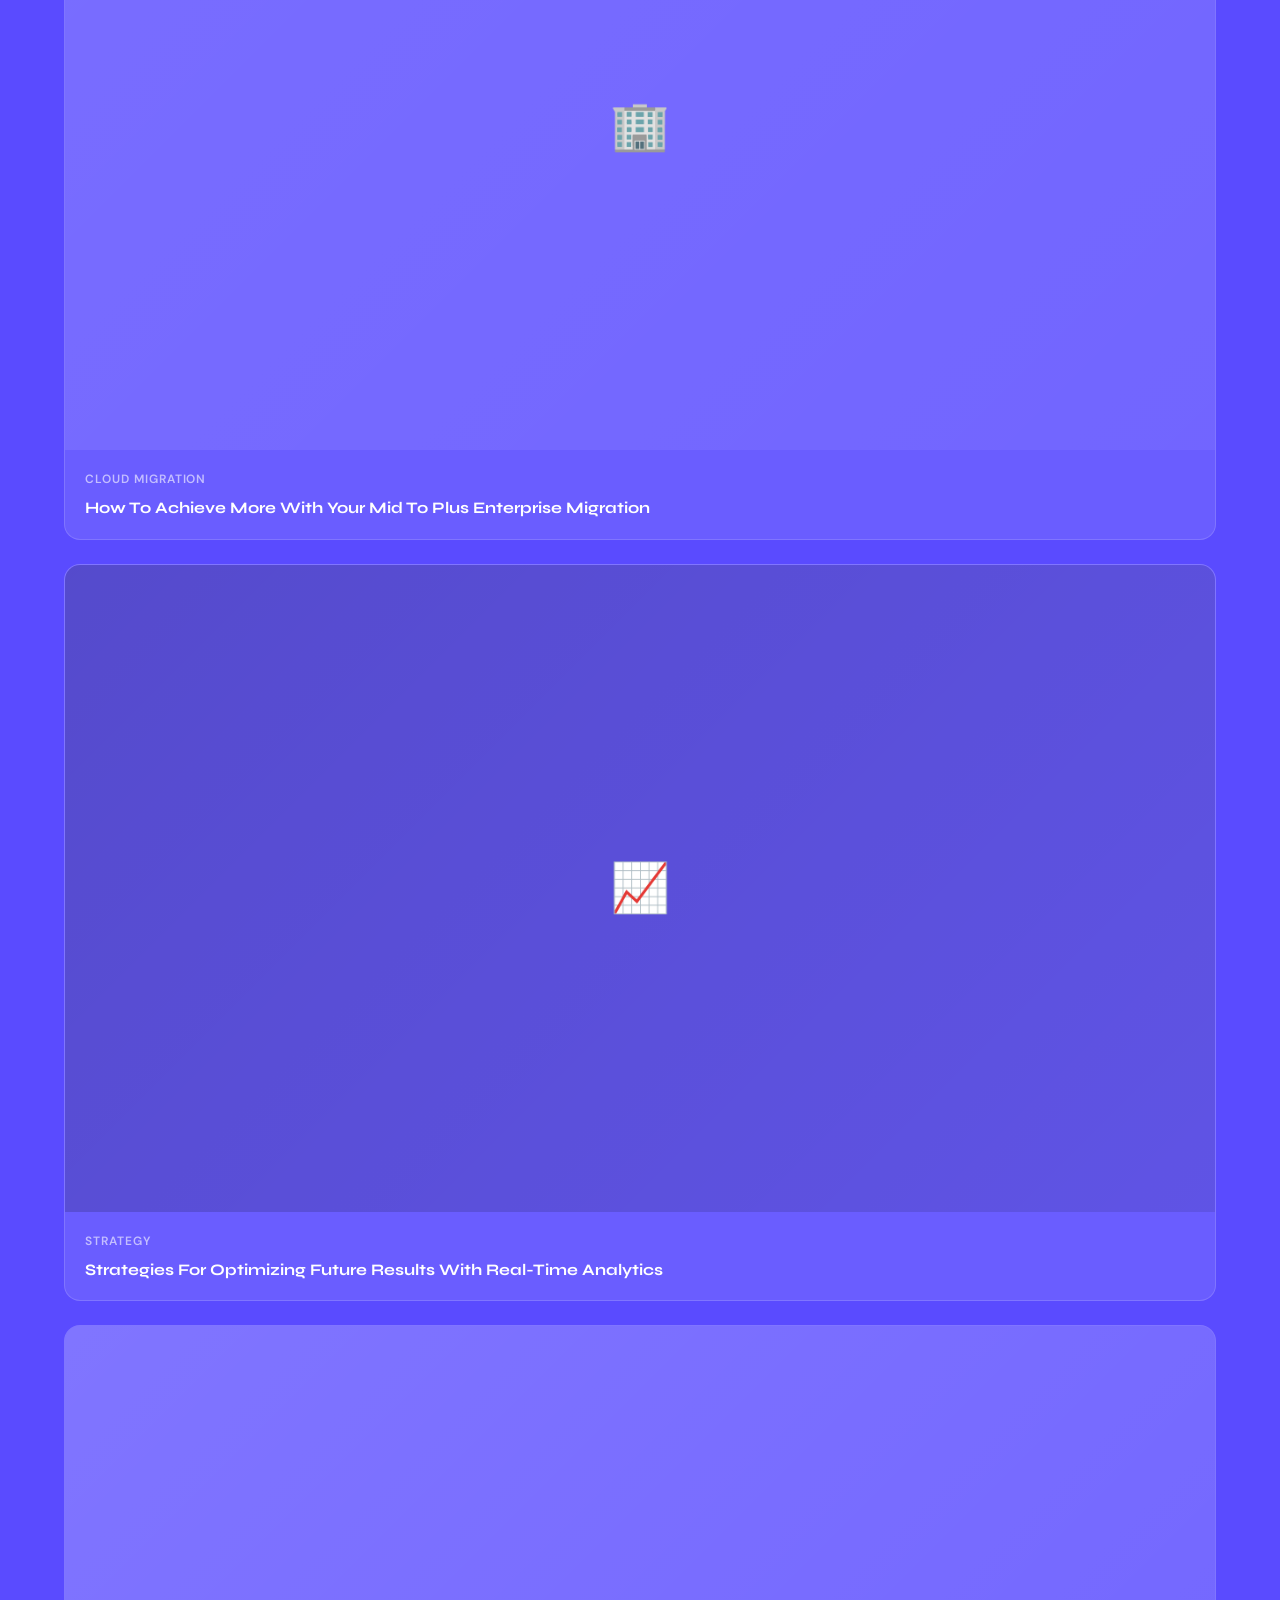
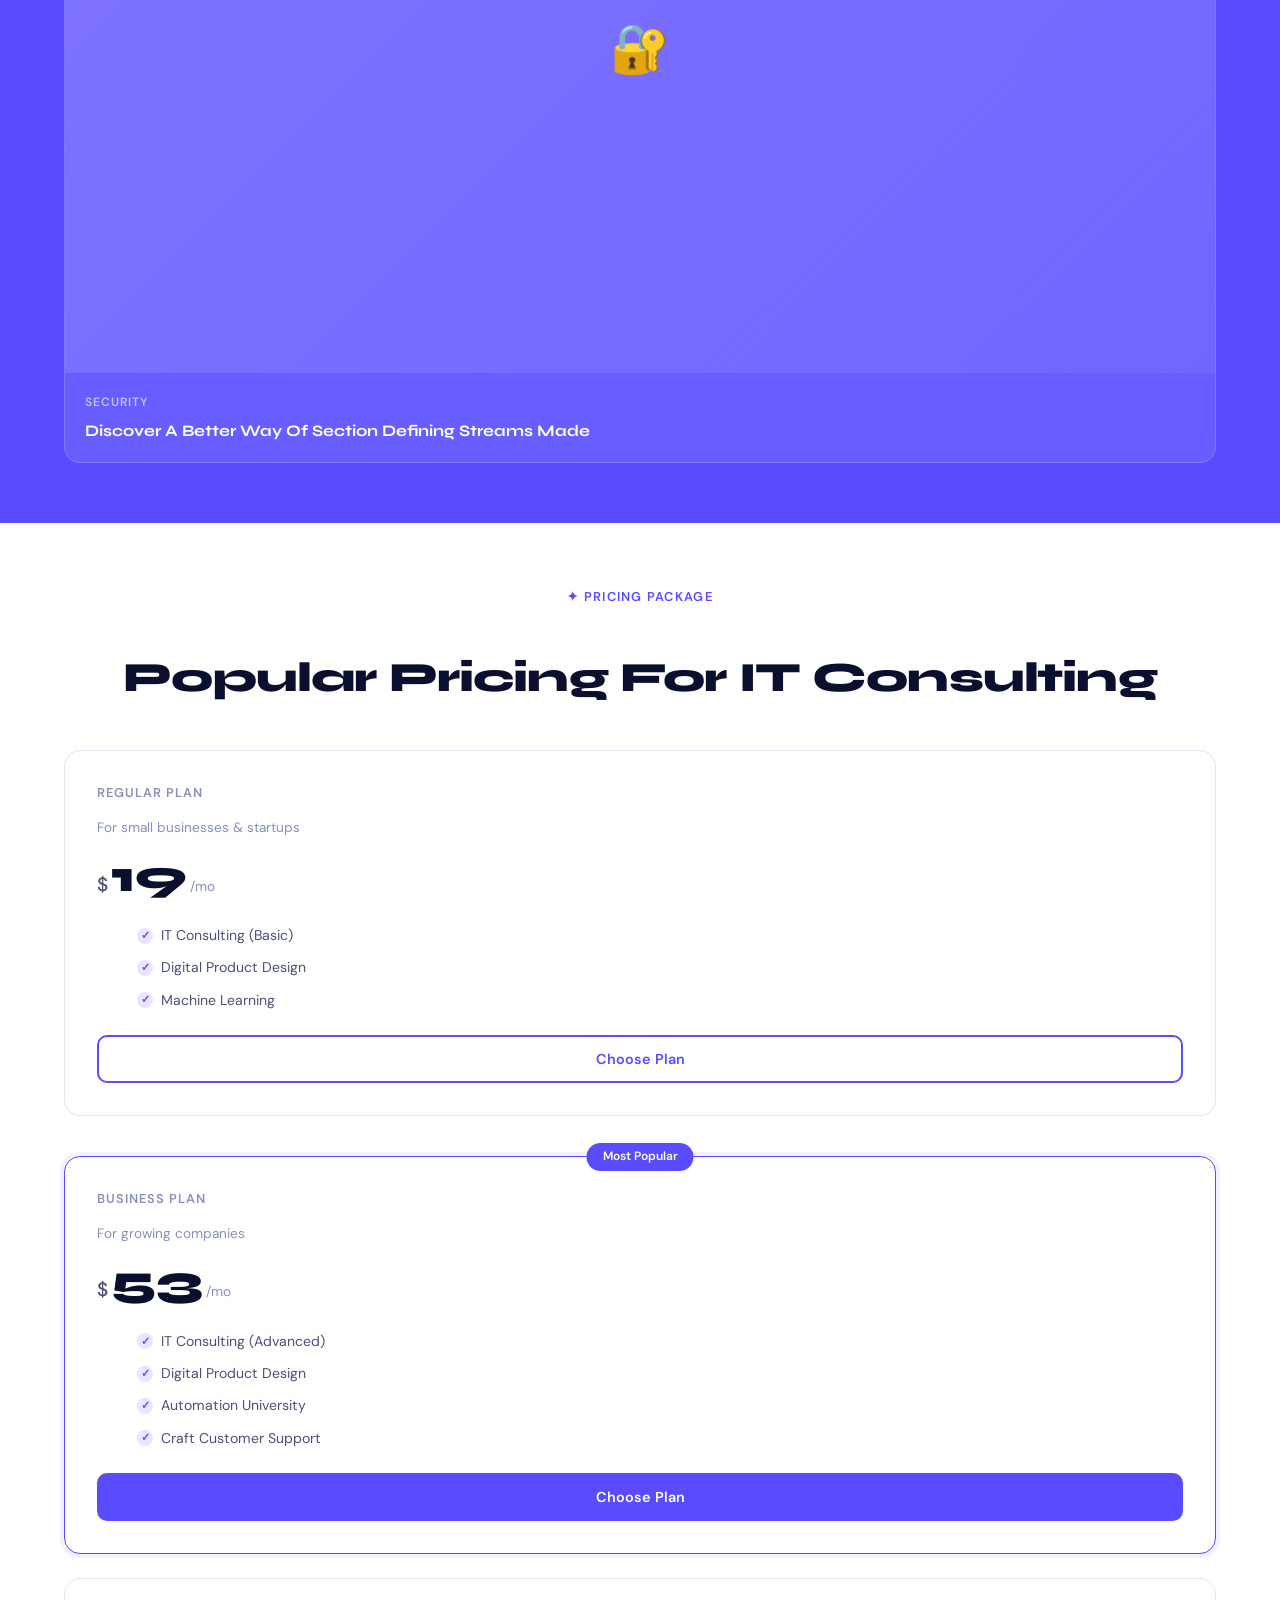
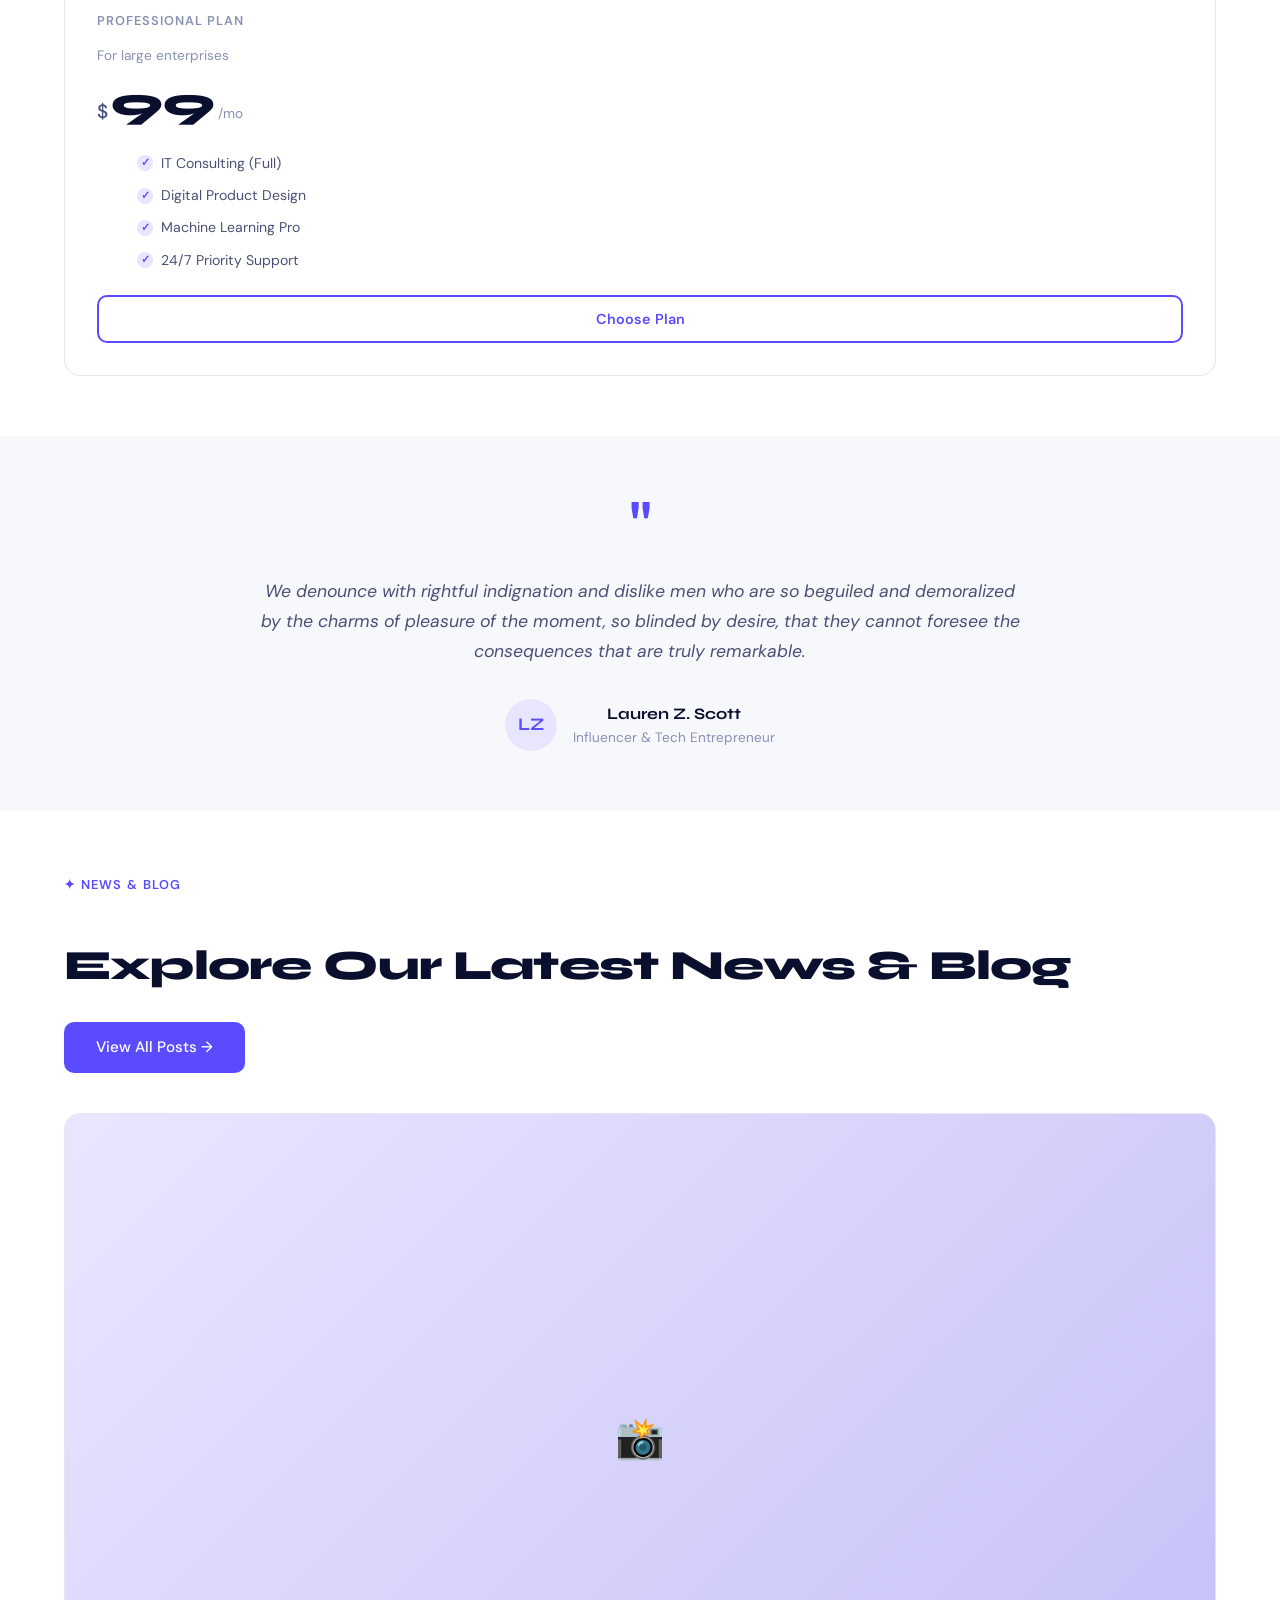
==== commit 0211f391: "Update index.html" ====
--- a/index.html
+++ b/index.html
@@ -95,7 +95,7 @@
       </div>
       <div class="about-badge">
         <div class="about-badge-num">10+</div>
-        <div class="about-badge-text">Years of IT Excellence</div>
+        <div class="about-badge-text">Years of marketing Excellence</div>
       </div>
     </div>
     <div style="padding-left:0;">
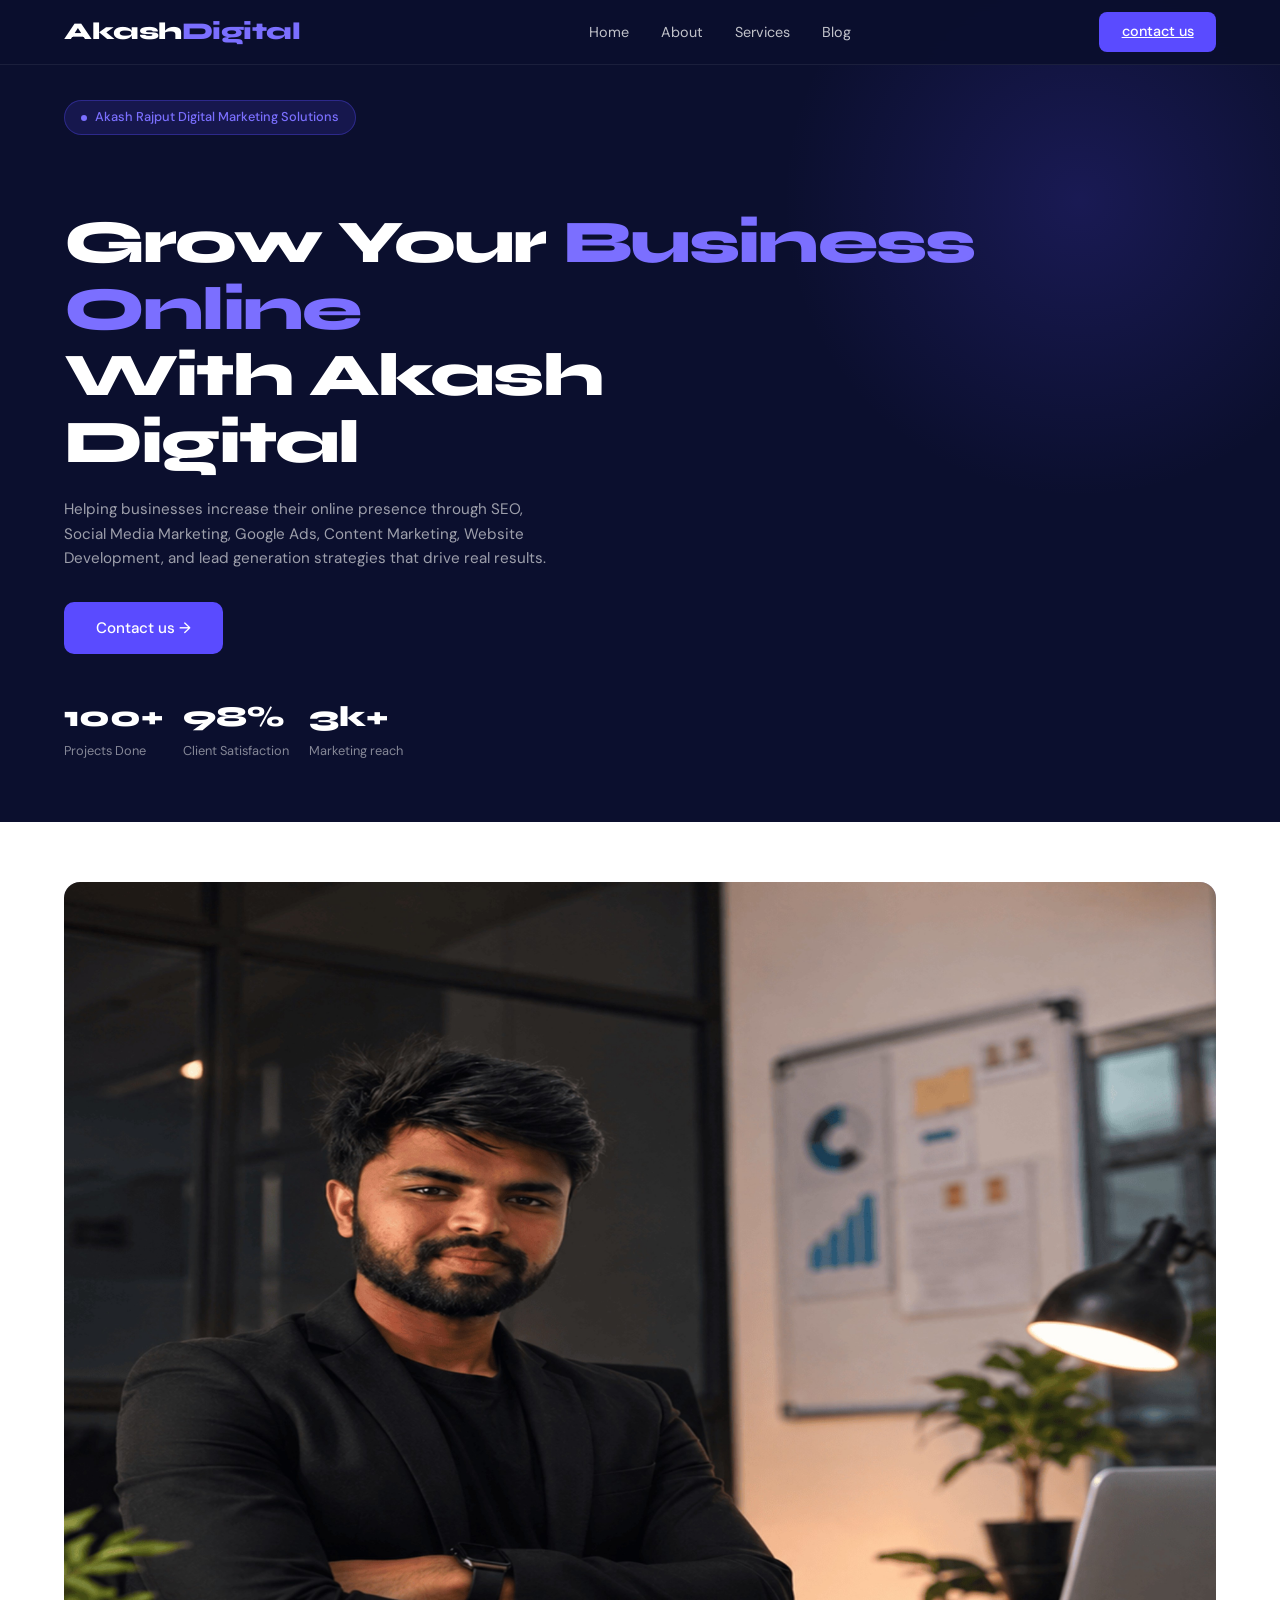
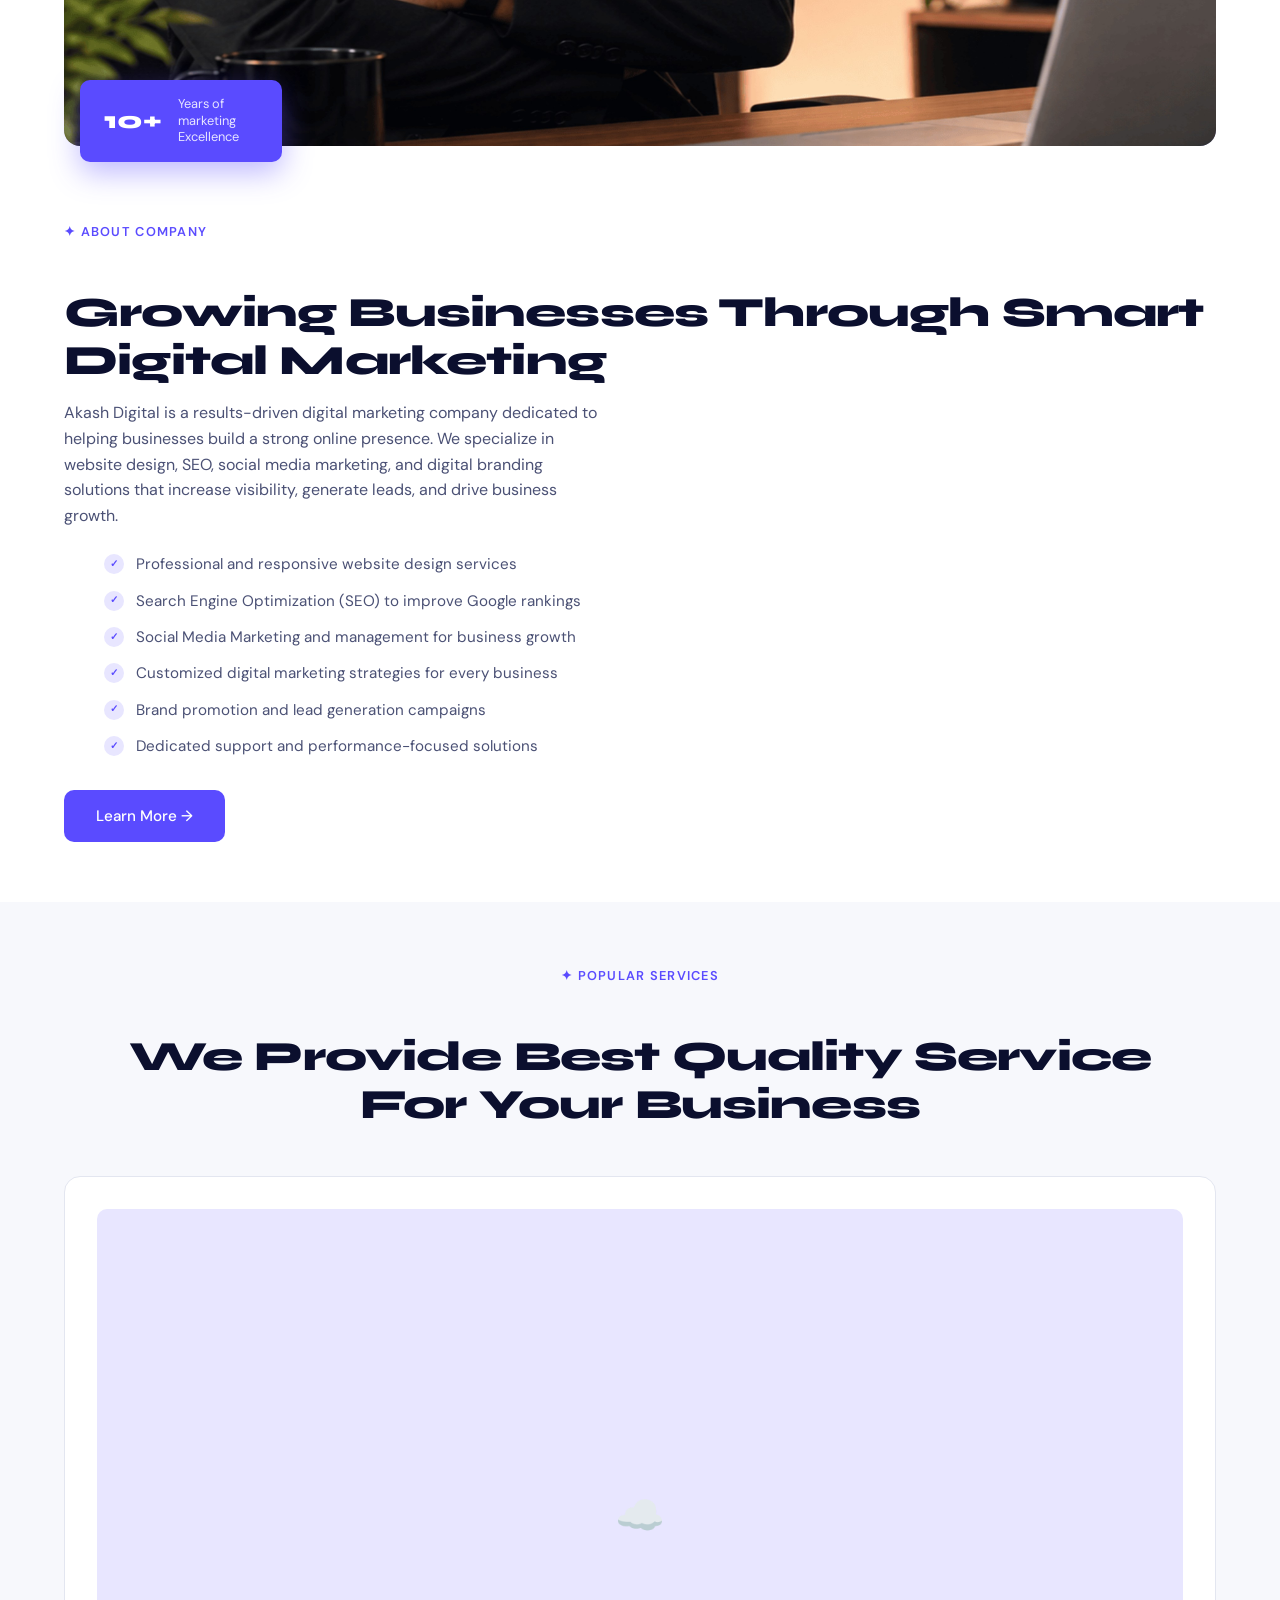
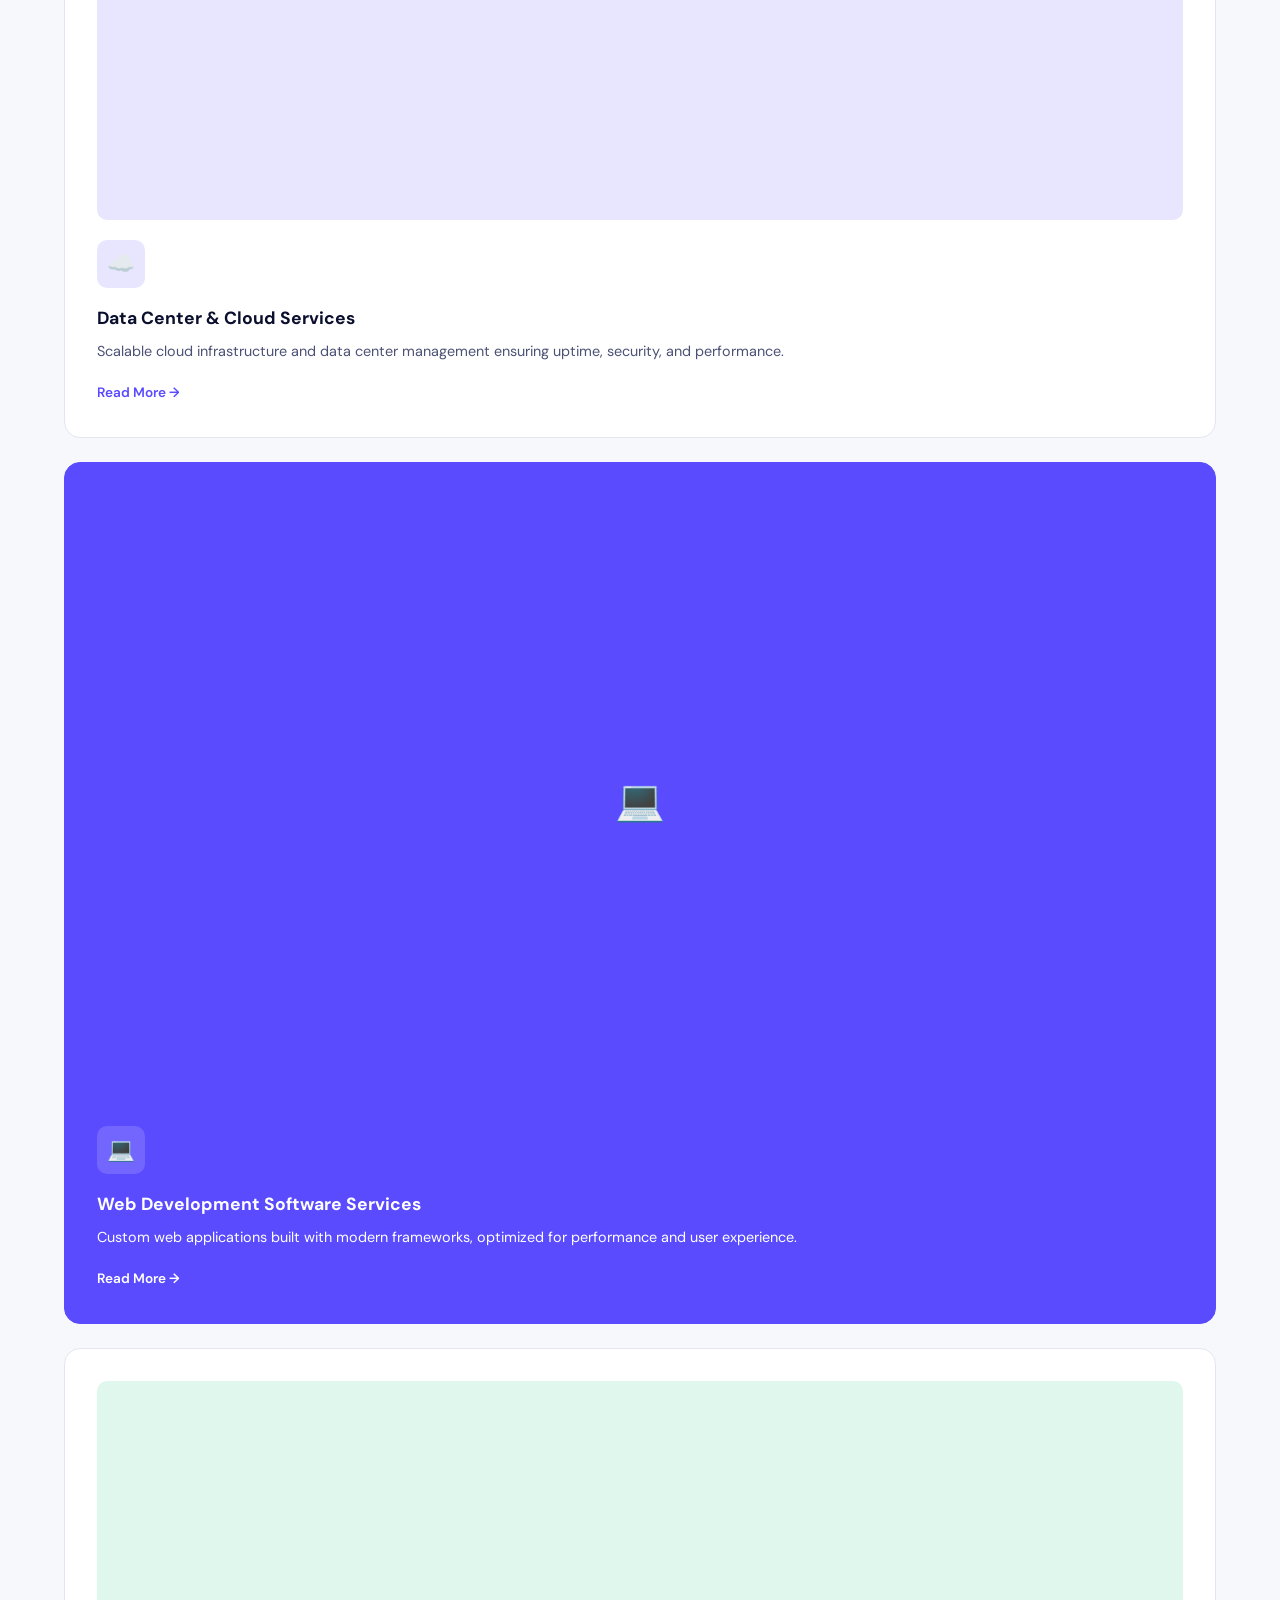
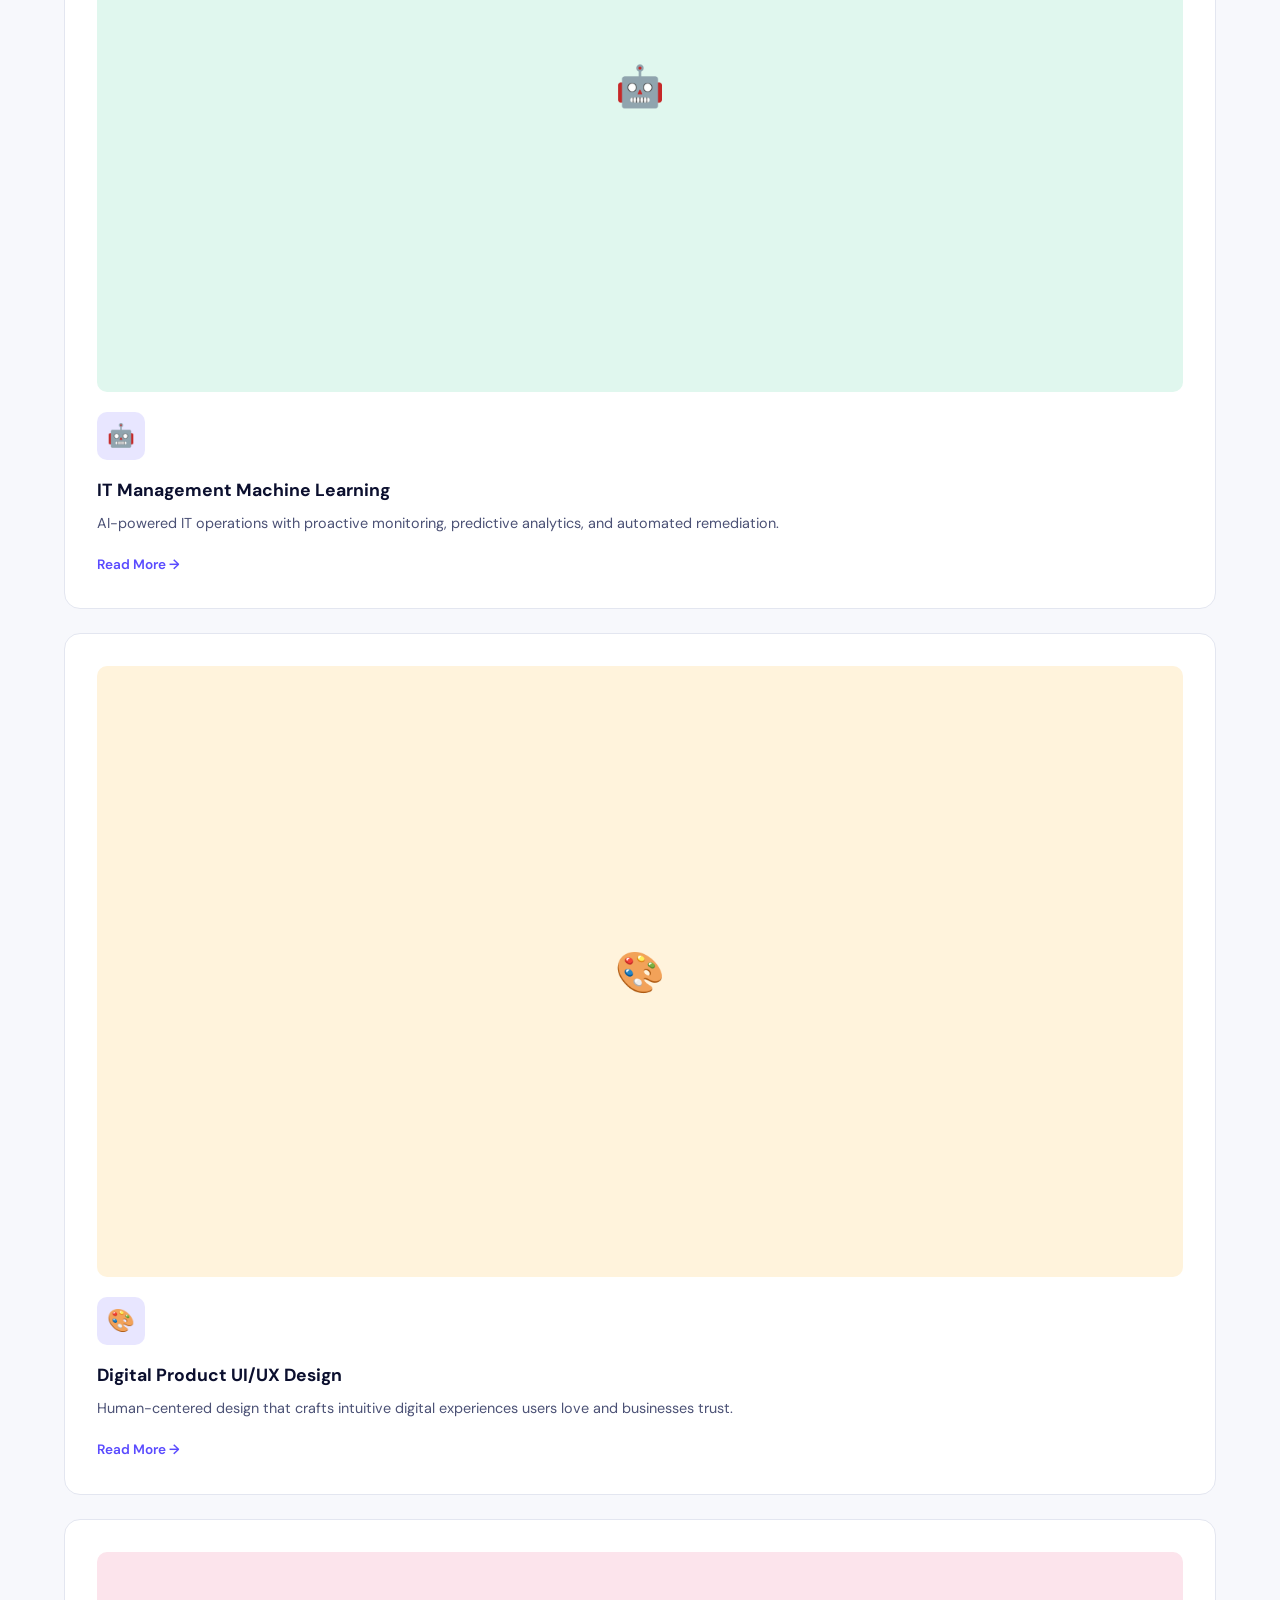
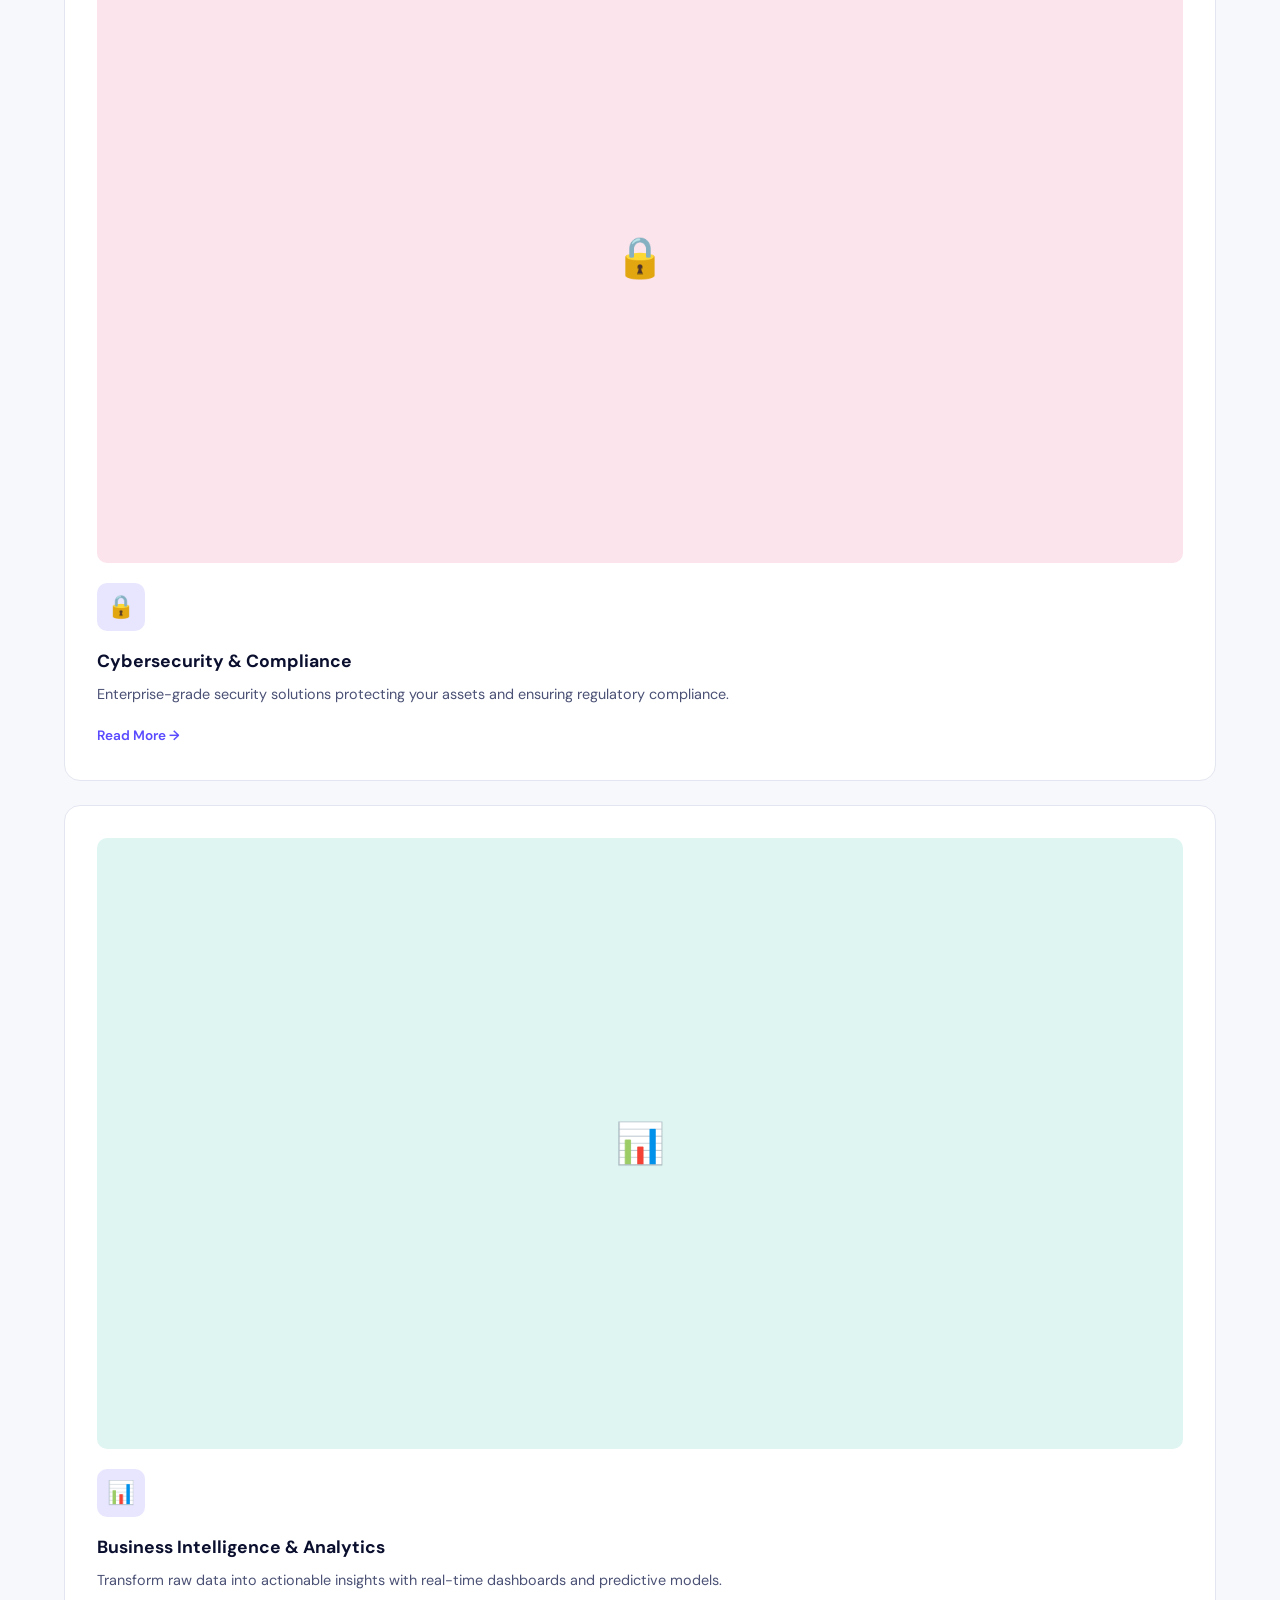
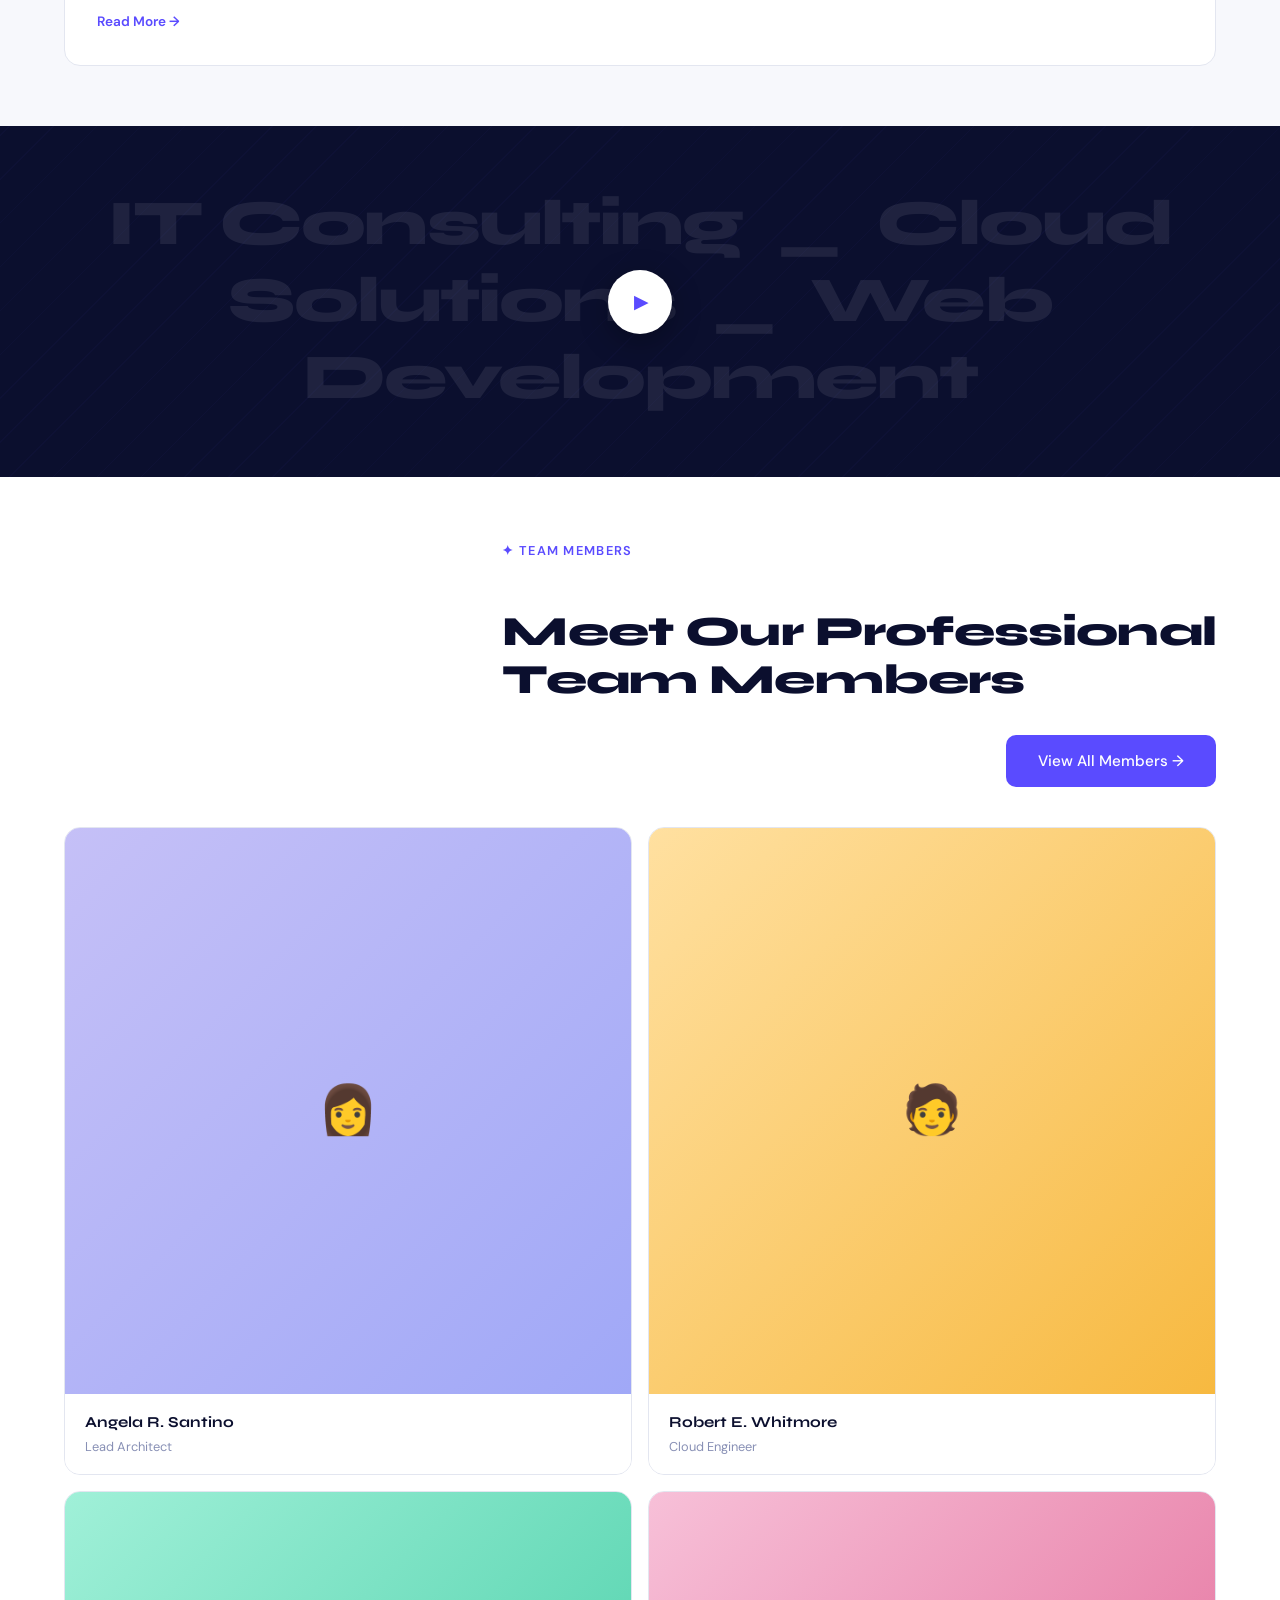
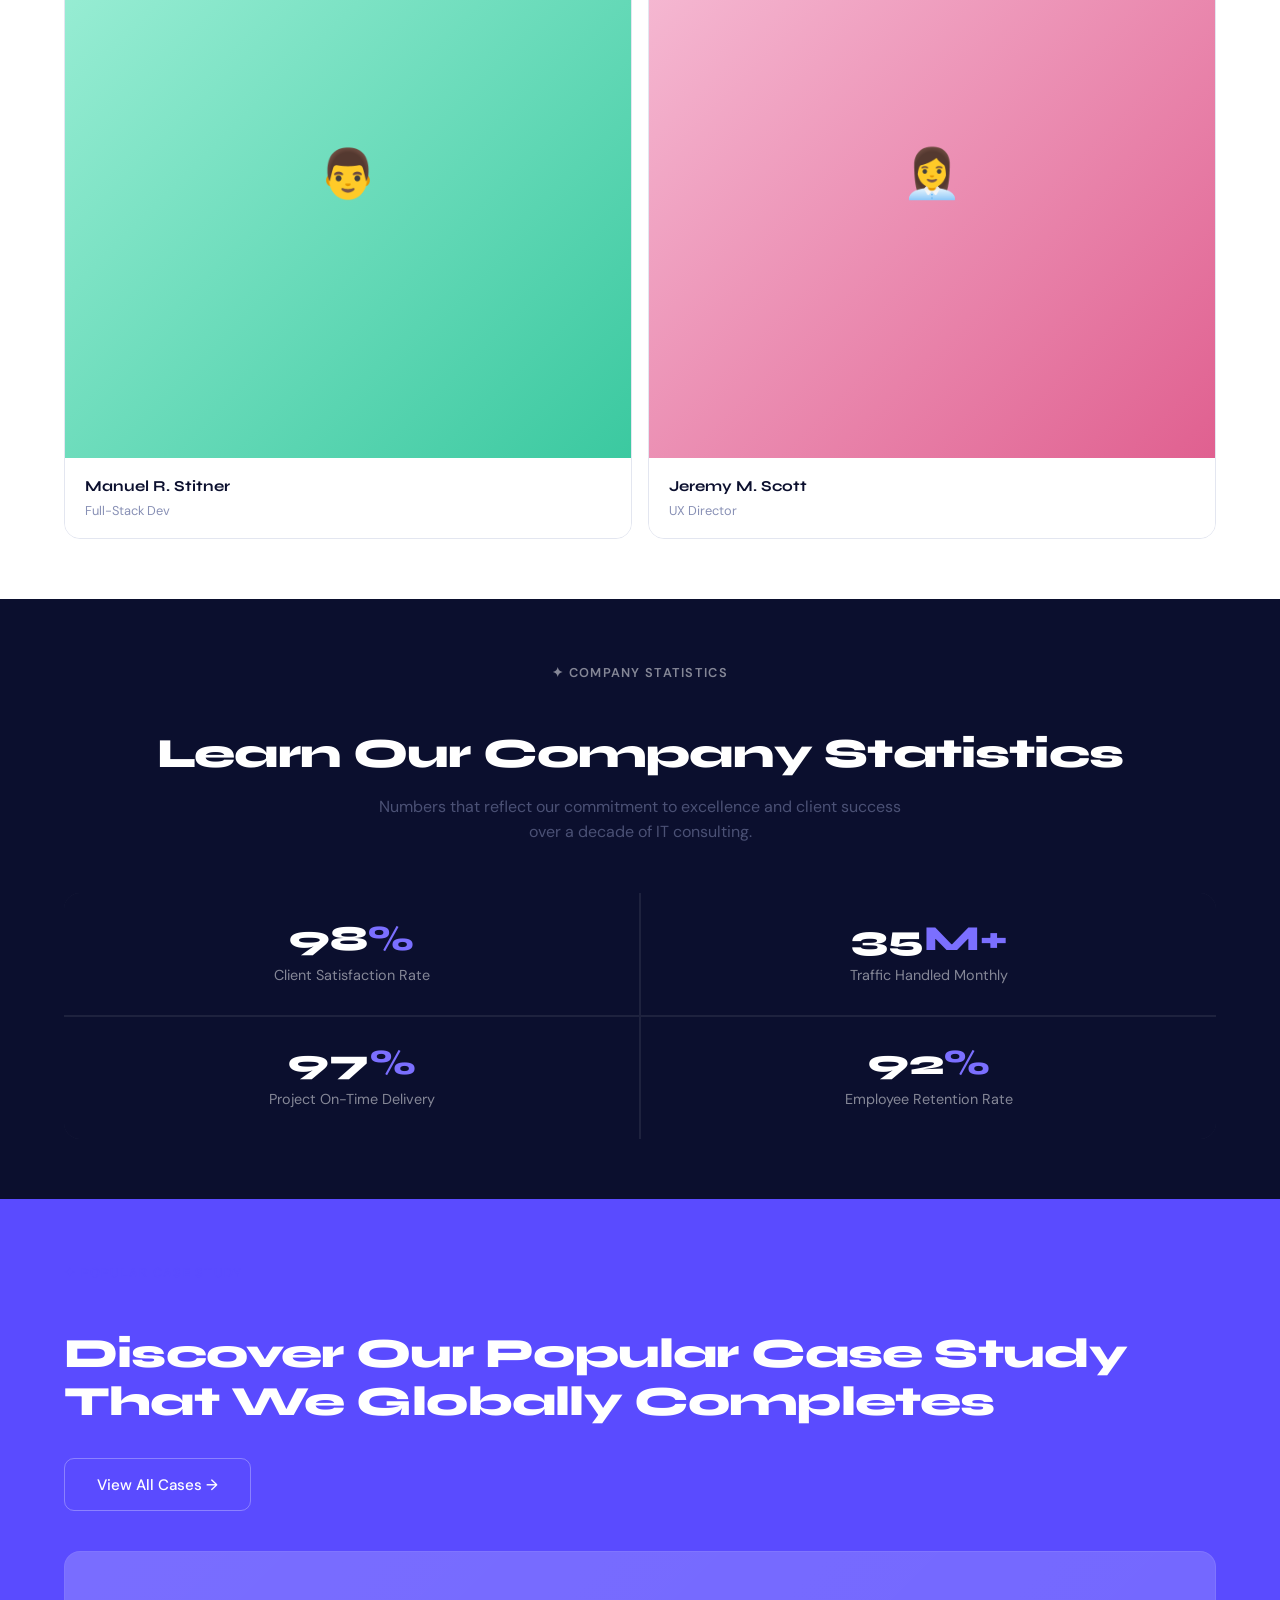
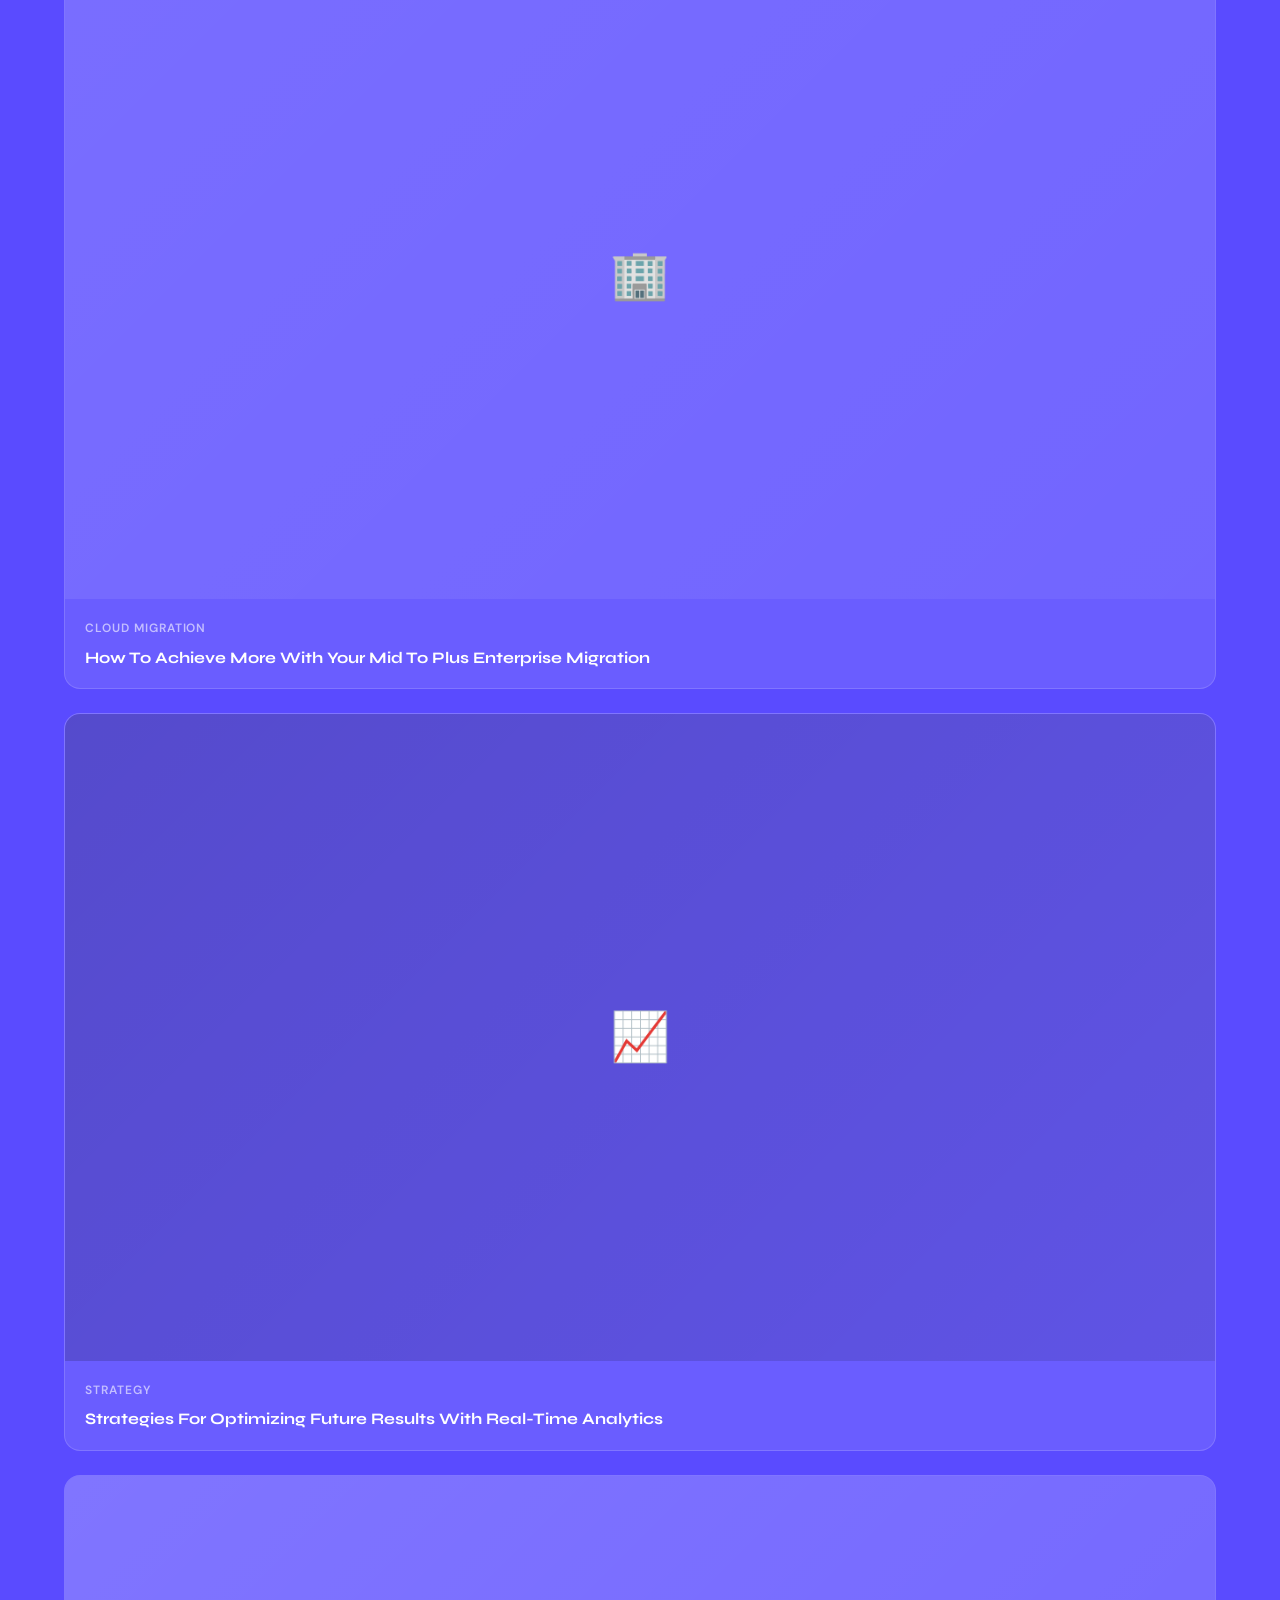
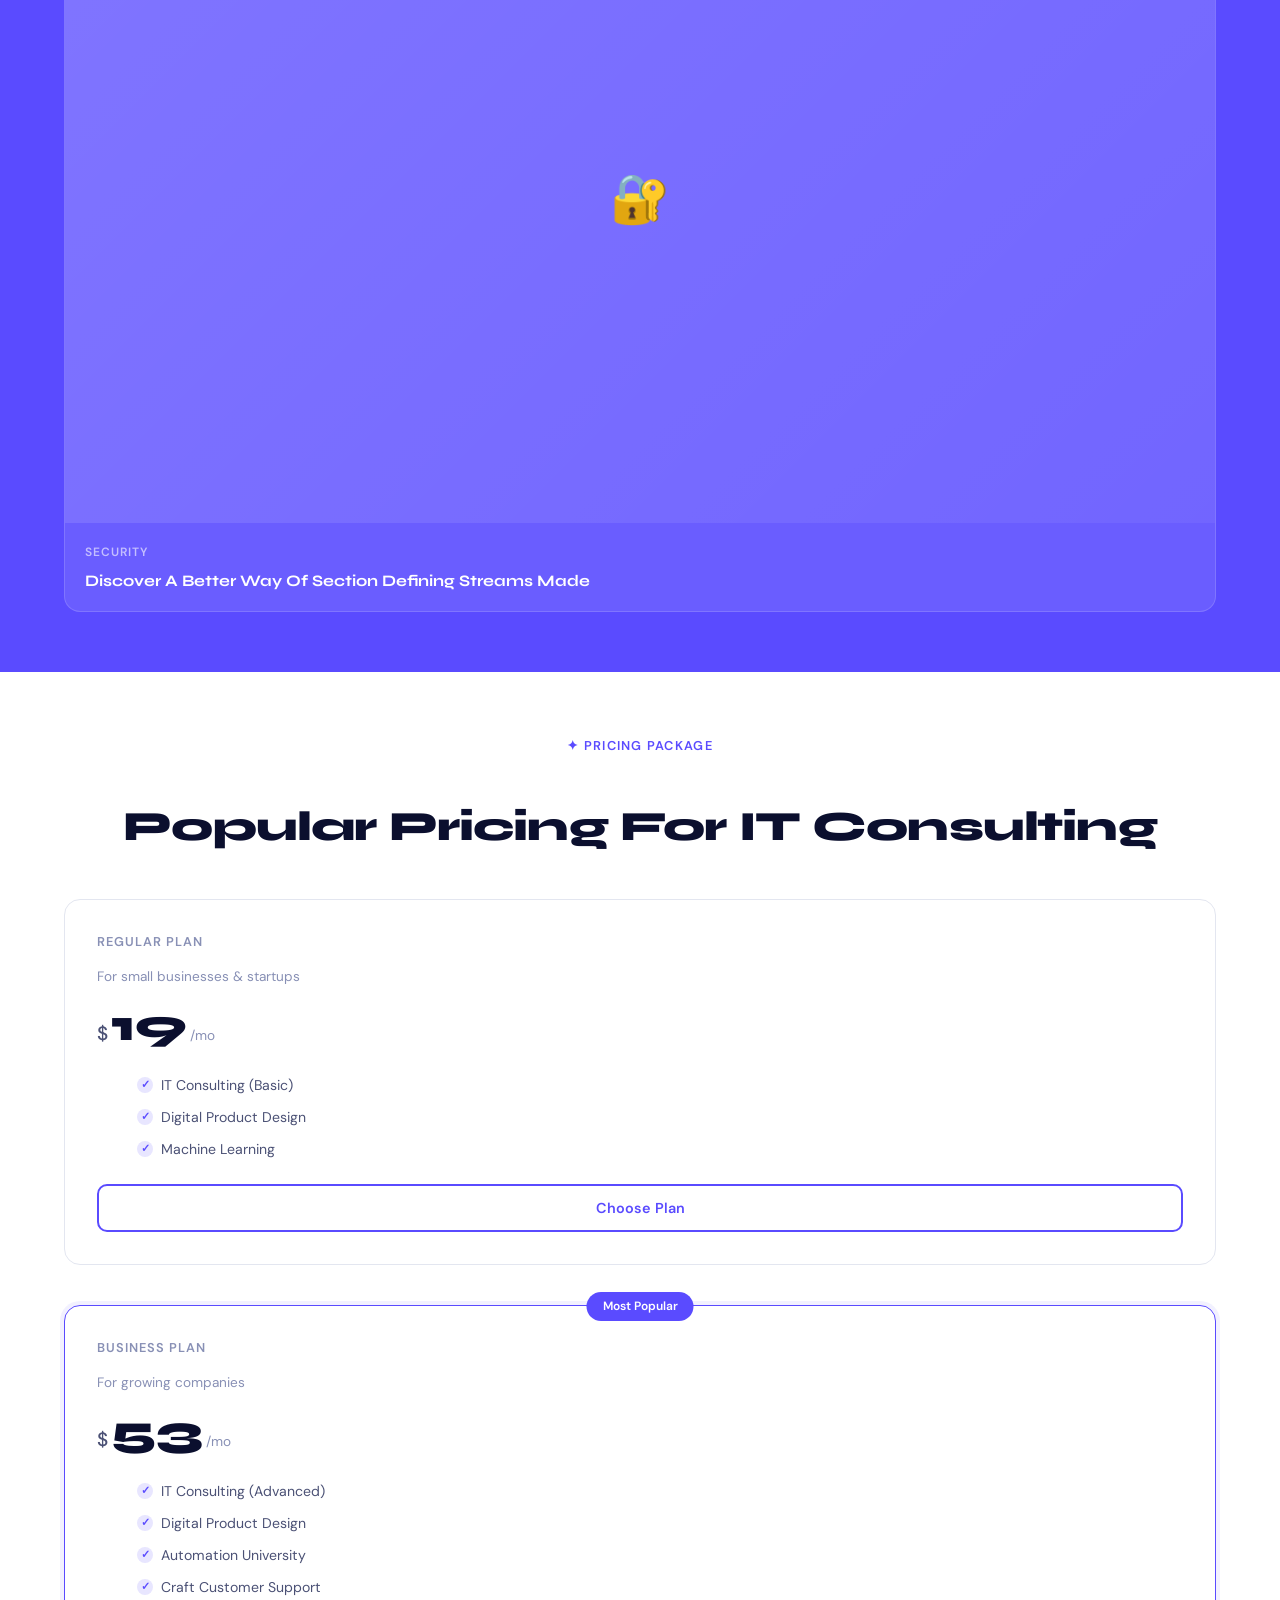
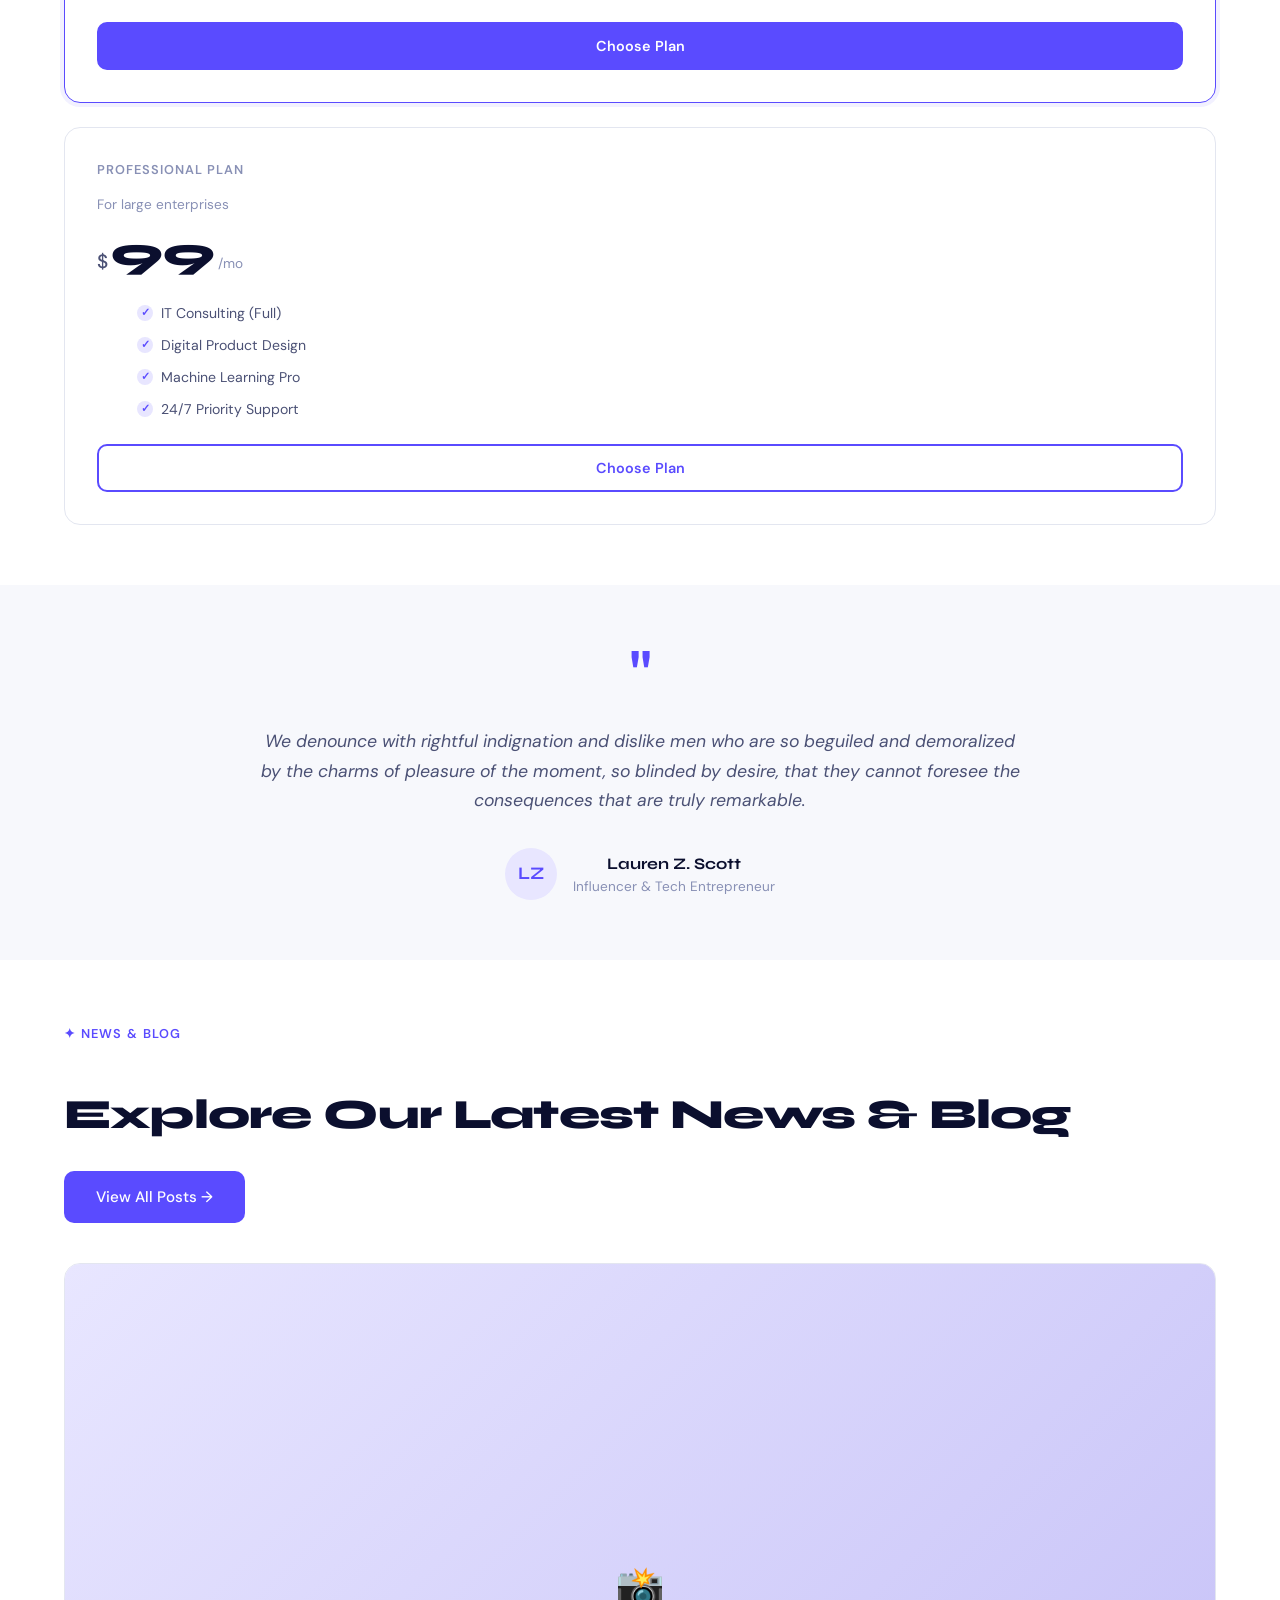
==== commit f93018e2: "Add files via upload" ====
--- a/index.html
+++ b/index.html
@@ -59,7 +59,7 @@
   Helping businesses increase their online presence through SEO, Social Media Marketing, Google Ads, Content Marketing, Website Development, and lead generation strategies that drive real results.
 </p>
     <div class="hero-actions">
-      <a href="#" class="btn-primary">Contact us →</a>
+      <a href="https://docs.google.com/forms/d/e/1FAIpQLSccIBVsFiqEyJVF1X9jM4MPDNVWLl92zFXgMLplhu-NSsnkiw/viewform?usp=publish-editor" class="btn-primary">Contact us →</a>
       
     </div>
     <div class="hero-stats">
@@ -90,24 +90,37 @@
   <div class="about-grid">
     <div class="about-img-wrap">
       <div class="about-img-placeholder">
-	 <img src="background.jpg" class="about-img-wrap">
-      
+      <img src="background.jpg" class="about-img-wrap">
       </div>
       <div class="about-badge">
         <div class="about-badge-num">10+</div>
-        <div class="about-badge-text">Years of marketing Excellence</div>
+        <div class="about-badge-text">Years of marketing  Excellence</div>
       </div>
     </div>
     <div style="padding-left:0;">
-      <div class="section-label">✦ About Company</div>
-      <h2 class="section-title">Preparing Your Success With Trusted IT Services</h2>
-      <p class="section-sub">We deliver comprehensive IT solutions that help enterprises overcome complex technology challenges and accelerate digital transformation.</p>
-      <ul class="check-list">
-        <li><div class="check-icon"></div>Content with state-of-the-art infrastructure</li>
-        <li><div class="check-icon"></div>Fast and reliable 24/7 technical support</li>
-        <li><div class="check-icon"></div>Scalable solutions tailored to your business needs</li>
-        <li><div class="check-icon"></div>Industry-certified engineers and consultants</li>
-      </ul>
+     <div class="section-label">✦ About Company</div>
+
+<h2 class="section-title">
+  Growing Businesses Through Smart Digital Marketing
+</h2>
+
+<p class="section-sub">
+  Akash Digital is a results-driven digital marketing company dedicated to helping businesses build a strong online presence. We specialize in website design, SEO, social media marketing, and digital branding solutions that increase visibility, generate leads, and drive business growth.
+</p>
+
+<ul class="check-list">
+  <li><div class="check-icon"></div>Professional and responsive website design services</li>
+  
+  <li><div class="check-icon"></div>Search Engine Optimization (SEO) to improve Google rankings</li>
+  
+  <li><div class="check-icon"></div>Social Media Marketing and management for business growth</li>
+  
+  <li><div class="check-icon"></div>Customized digital marketing strategies for every business</li>
+  
+  <li><div class="check-icon"></div>Brand promotion and lead generation campaigns</li>
+  
+  <li><div class="check-icon"></div>Dedicated support and performance-focused solutions</li>
+</ul>
       <a href="#" class="btn-primary">Learn More →</a>
     </div>
   </div>
@@ -400,4 +413,4 @@
   });
 </script>
 </body>
-</html>
+</html>
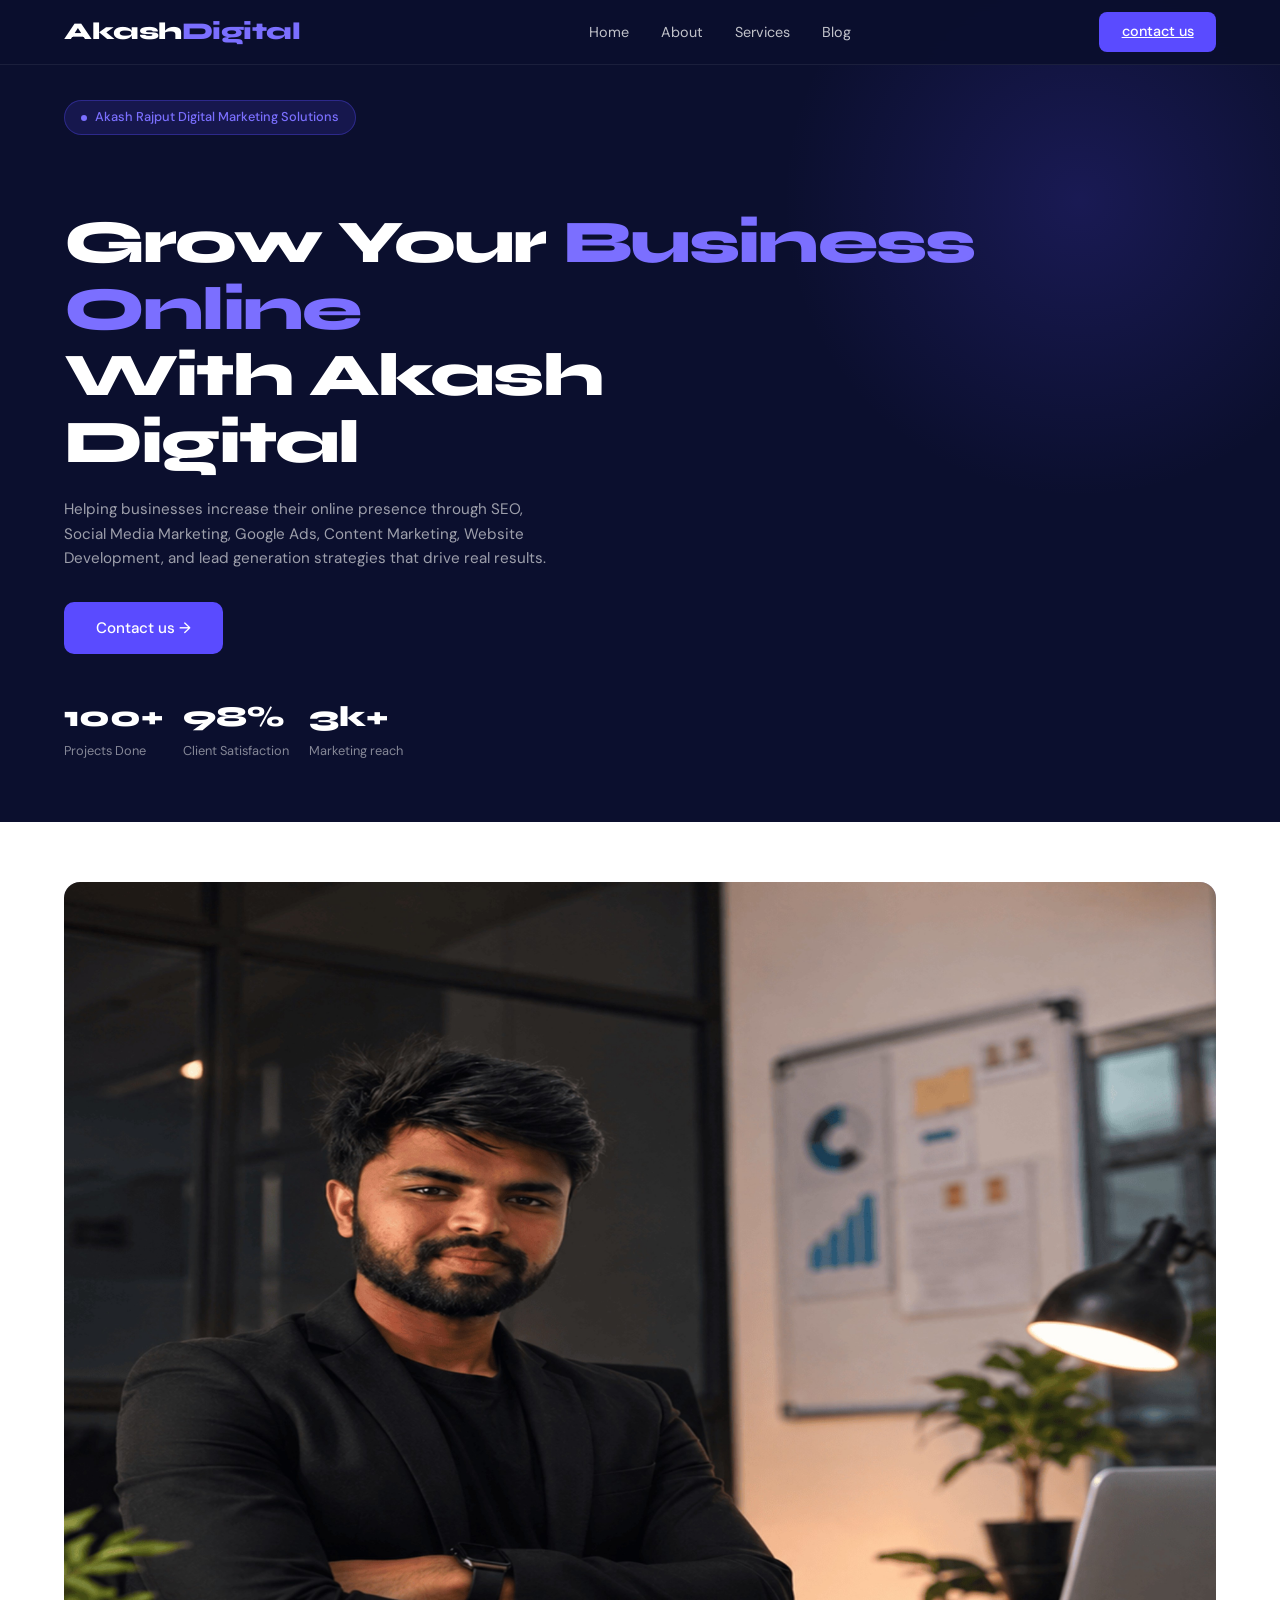
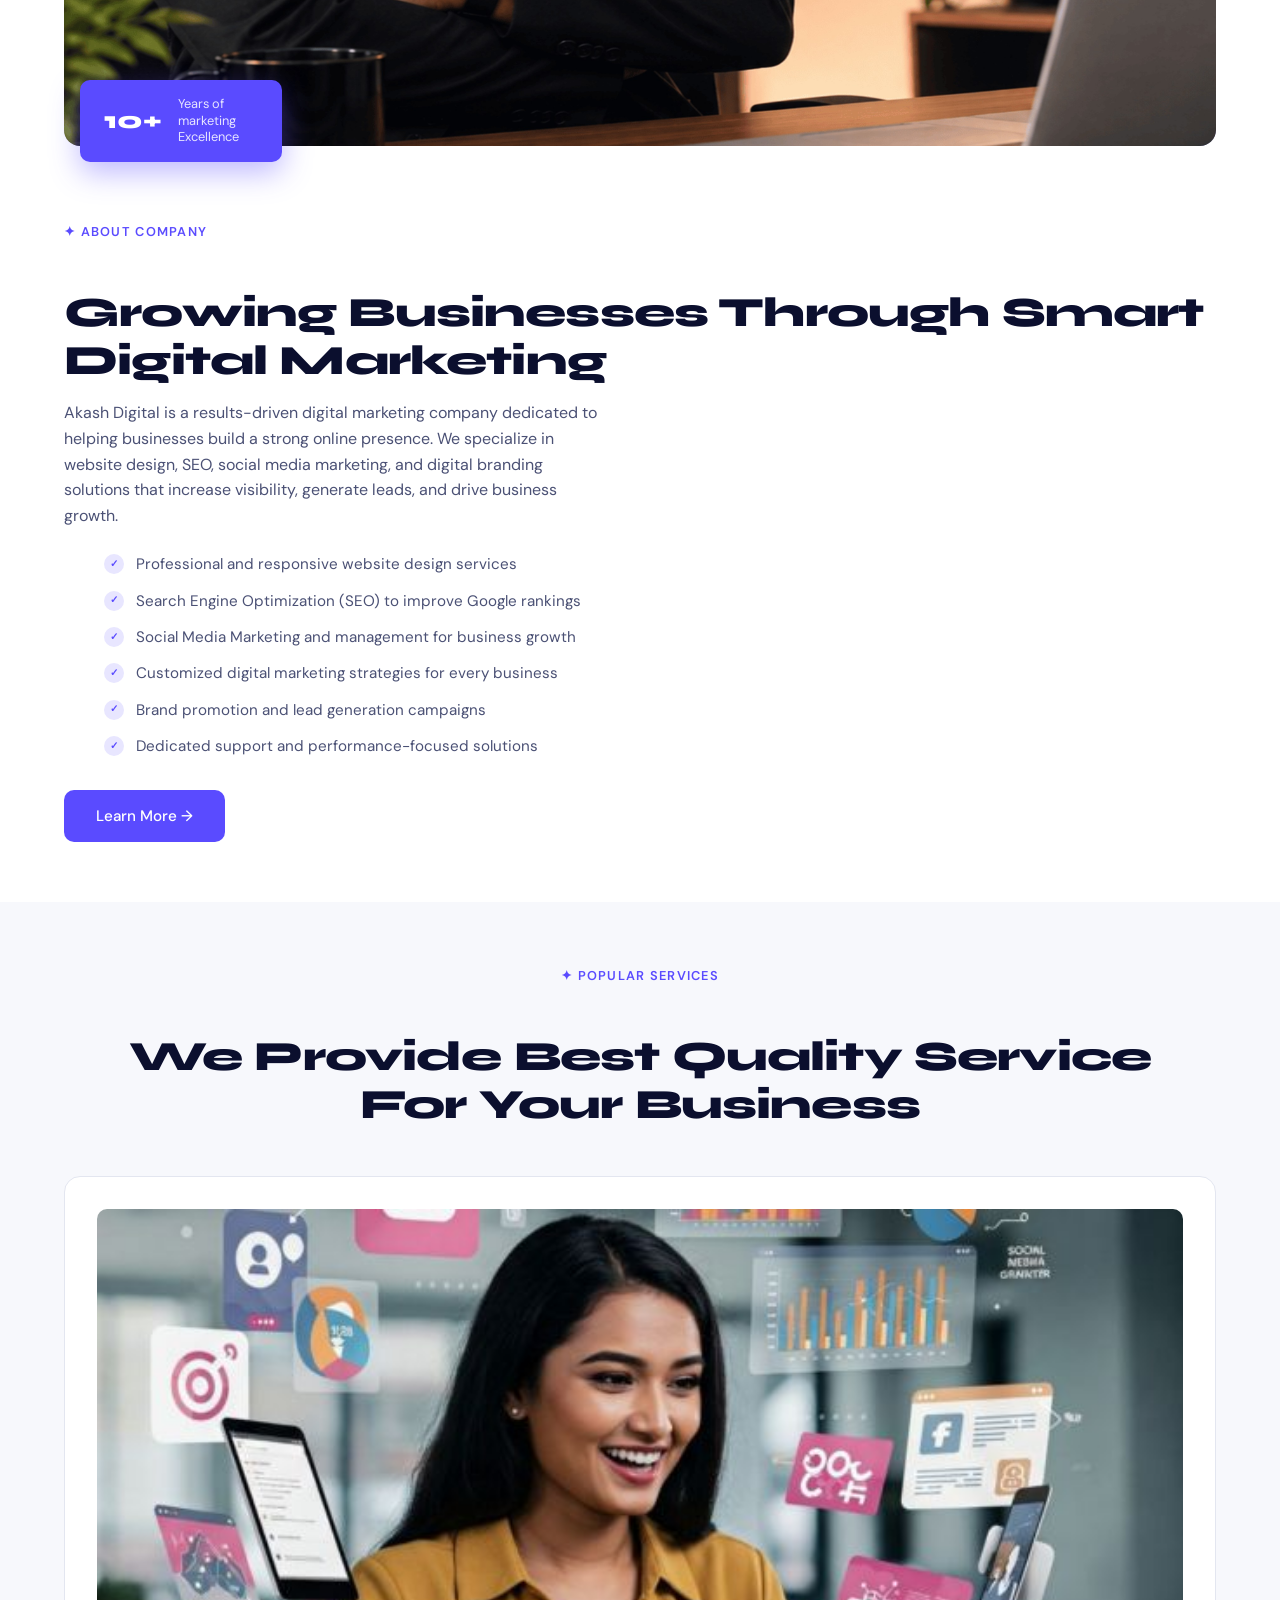
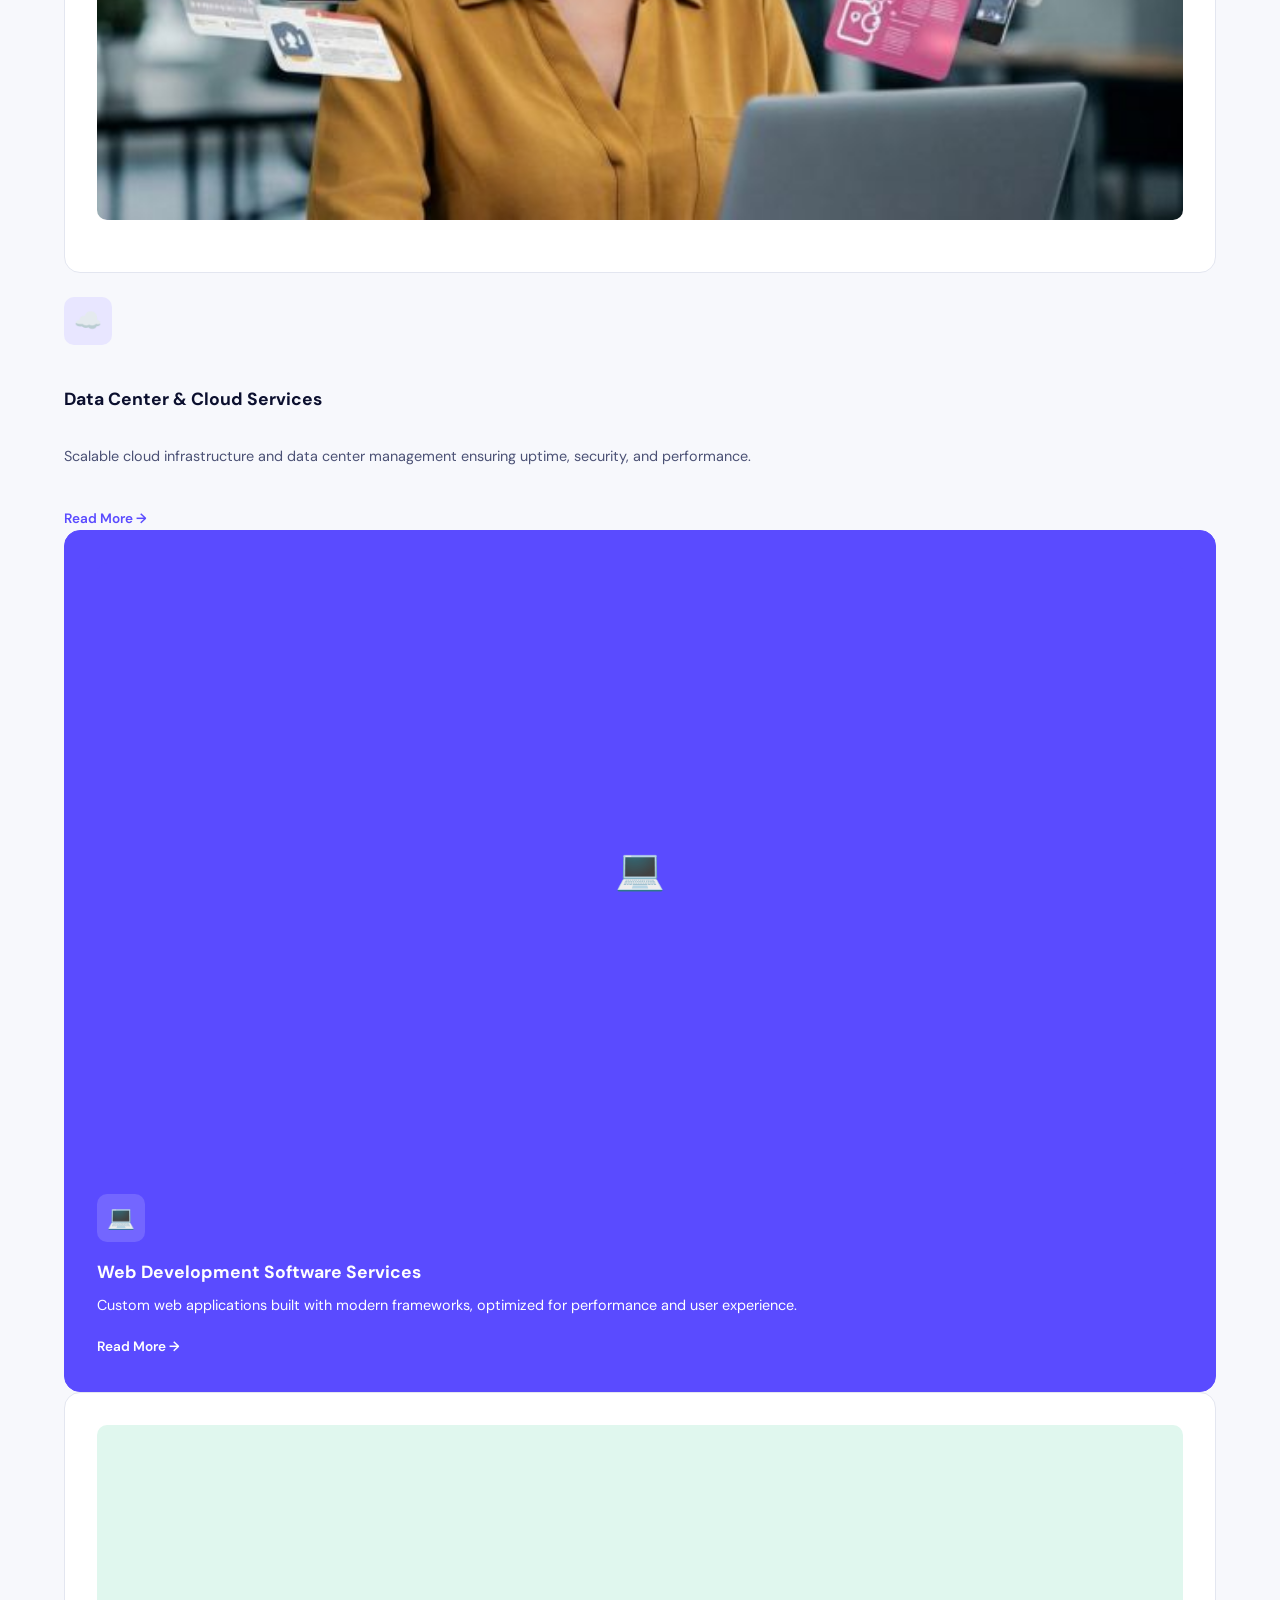
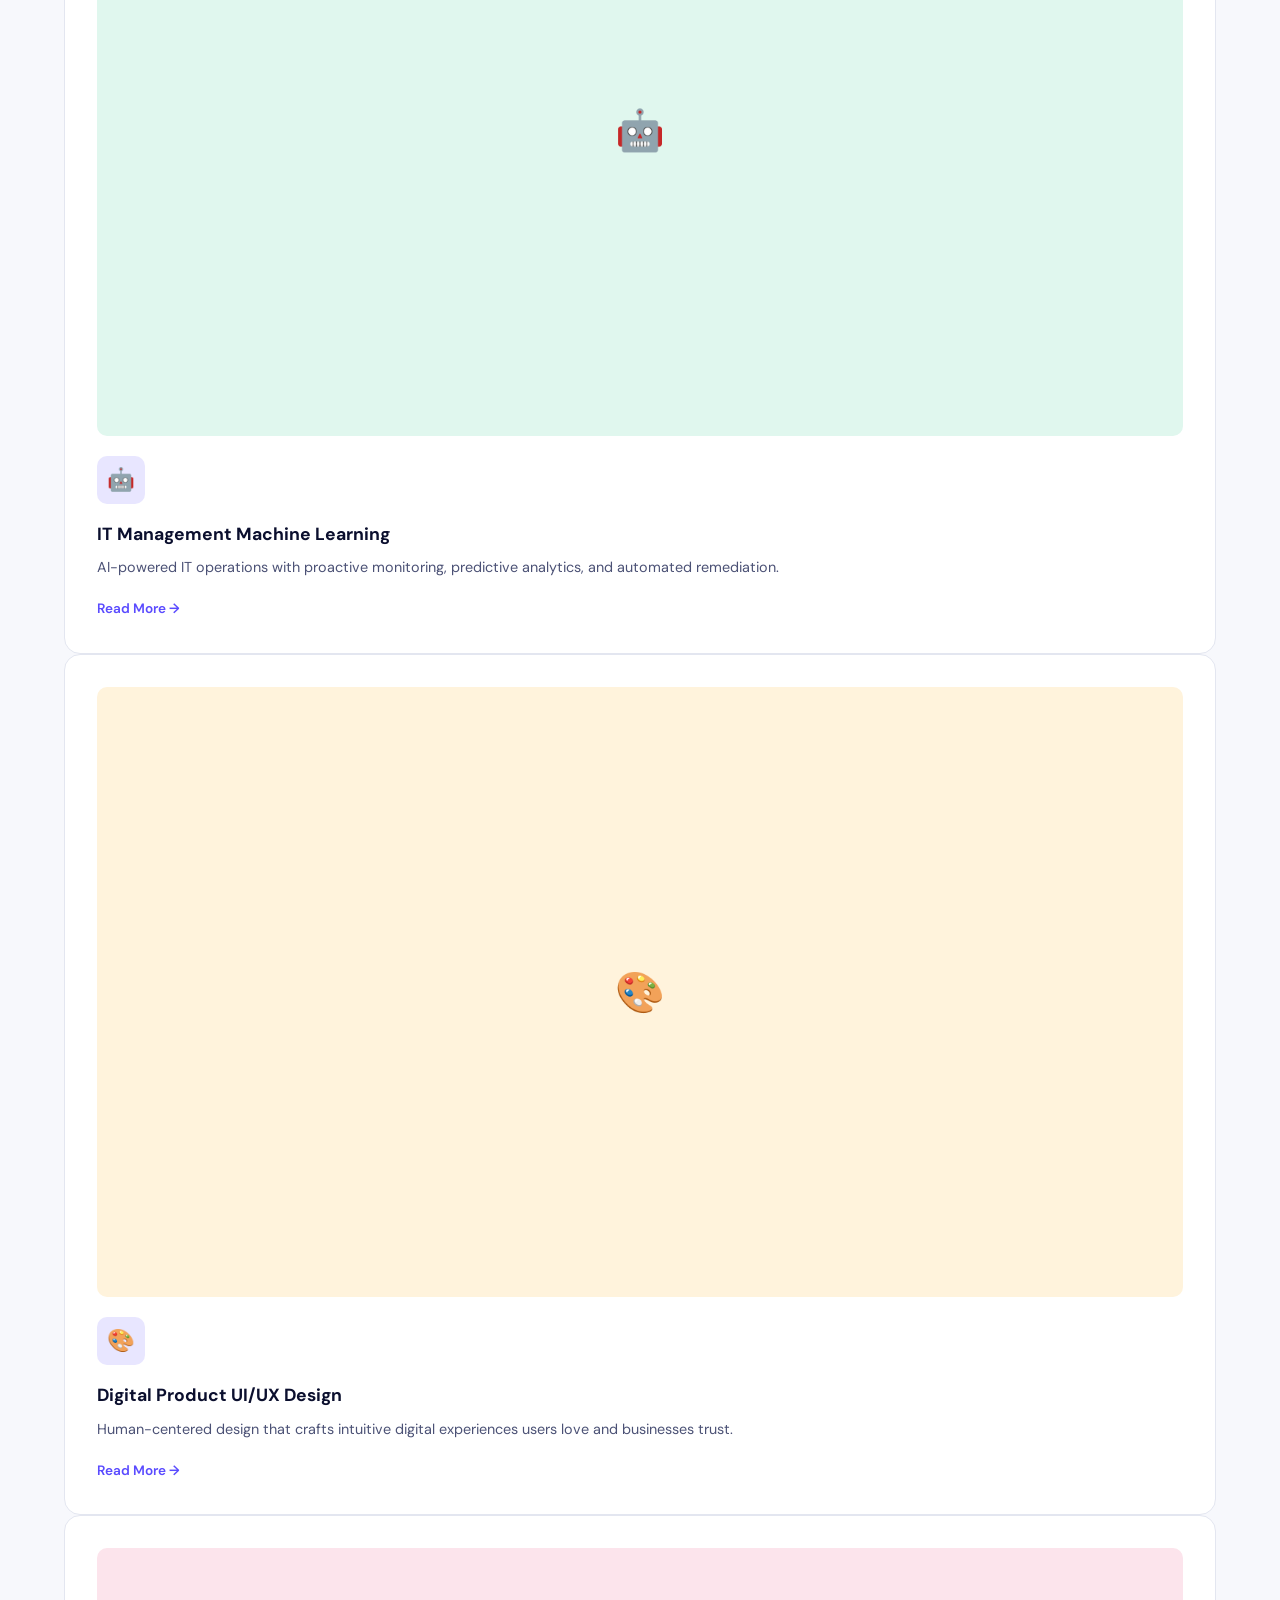
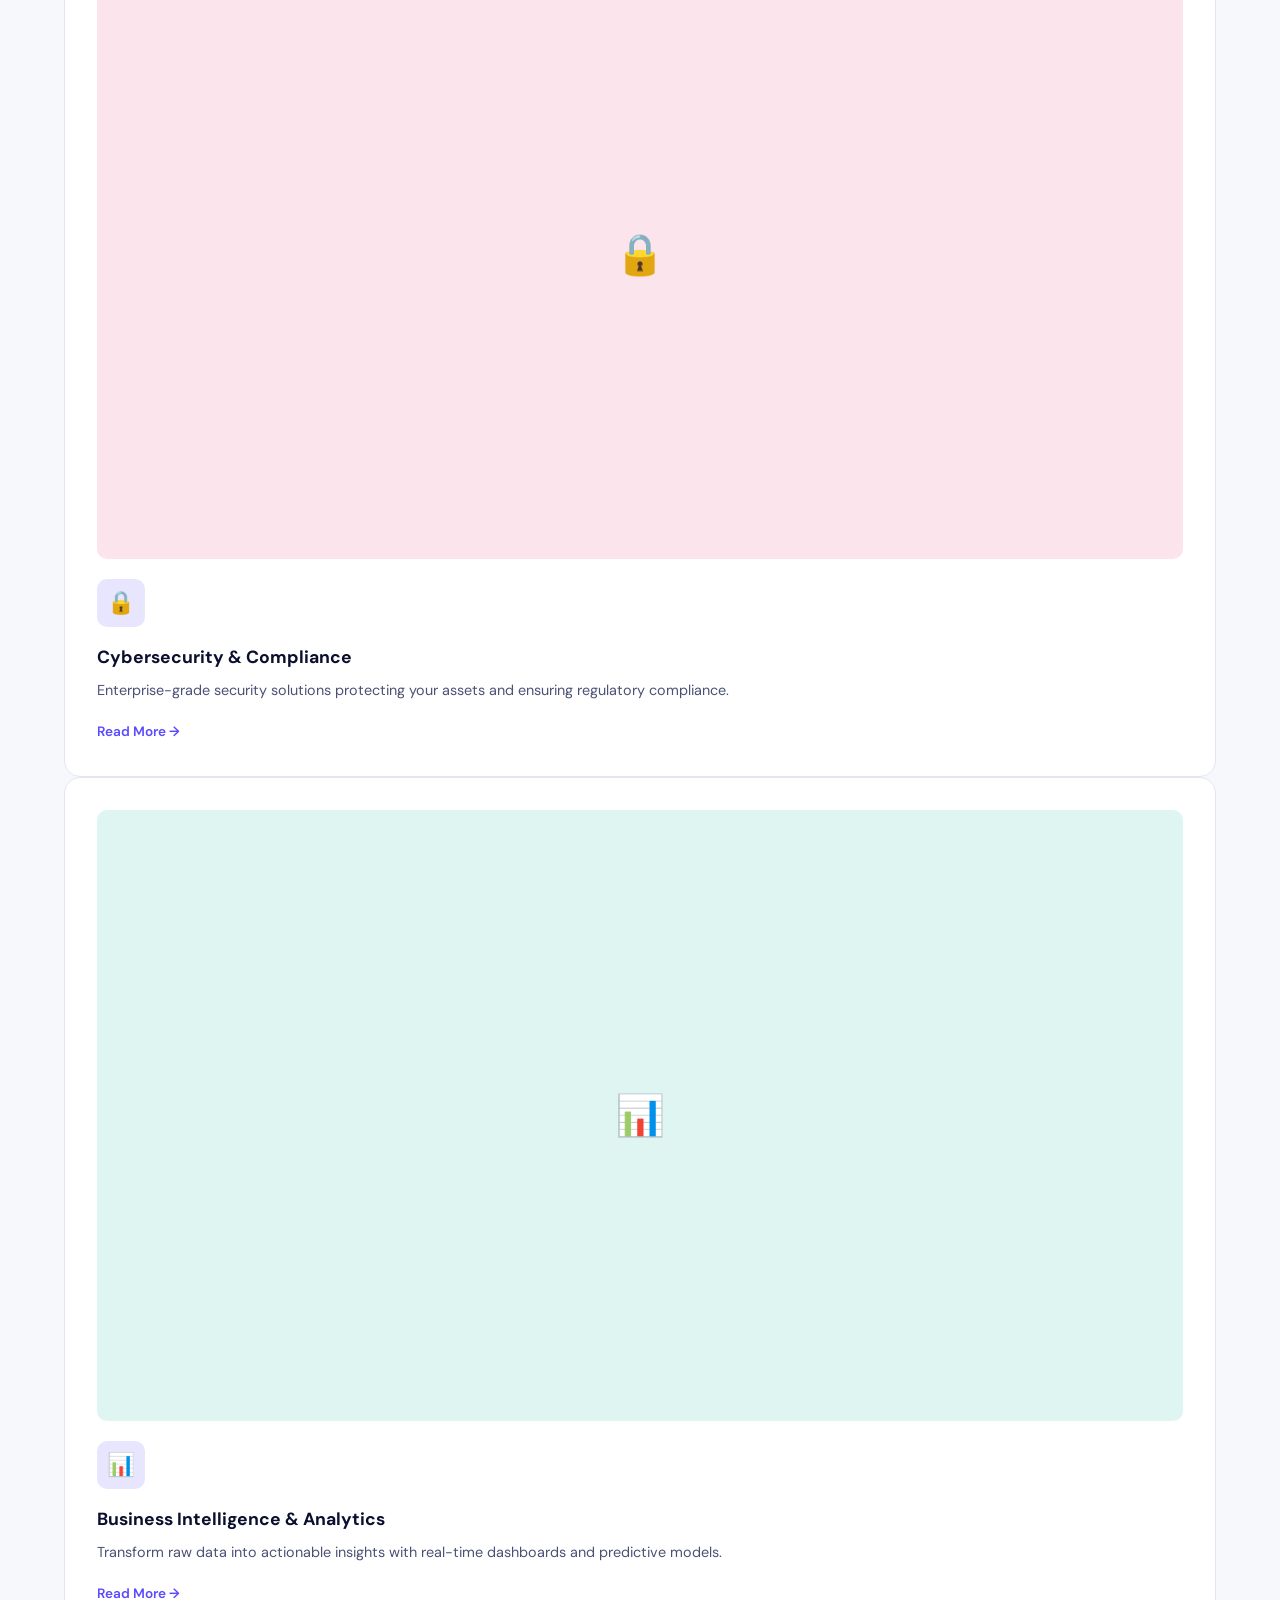
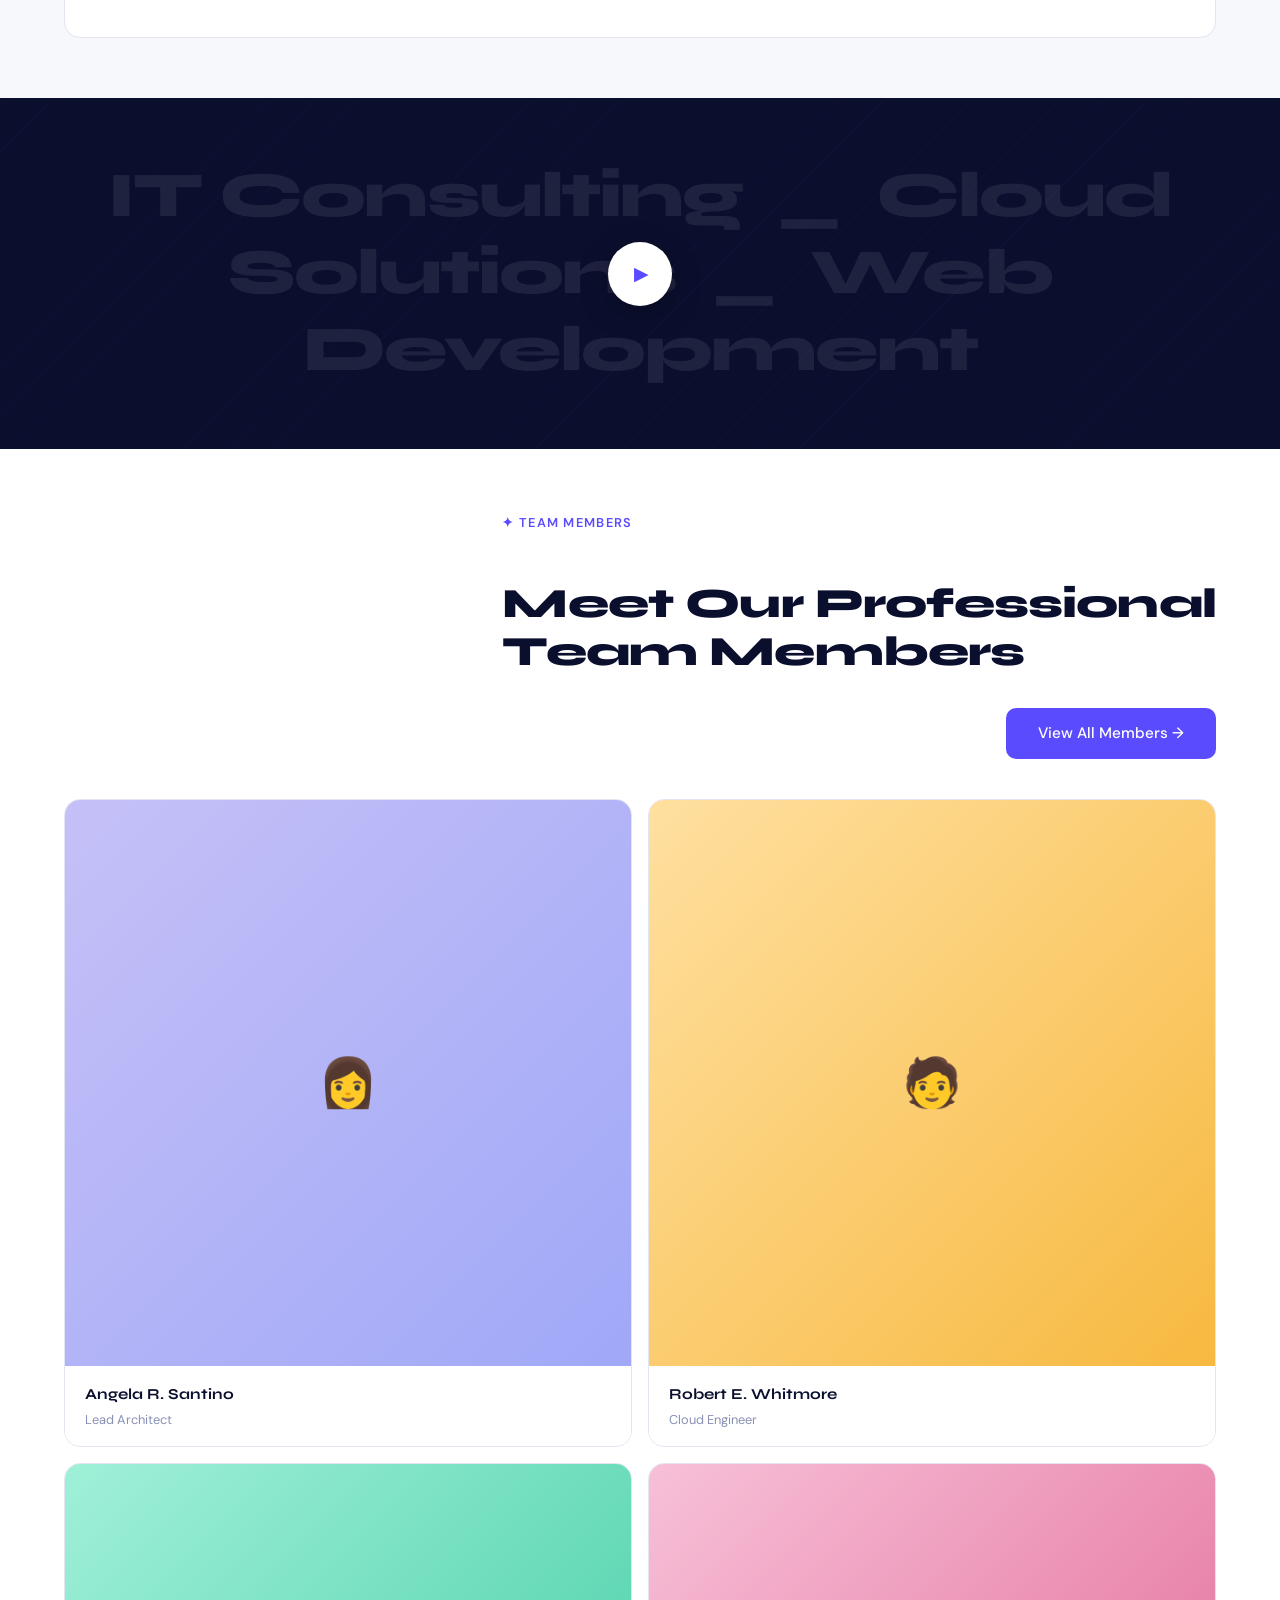
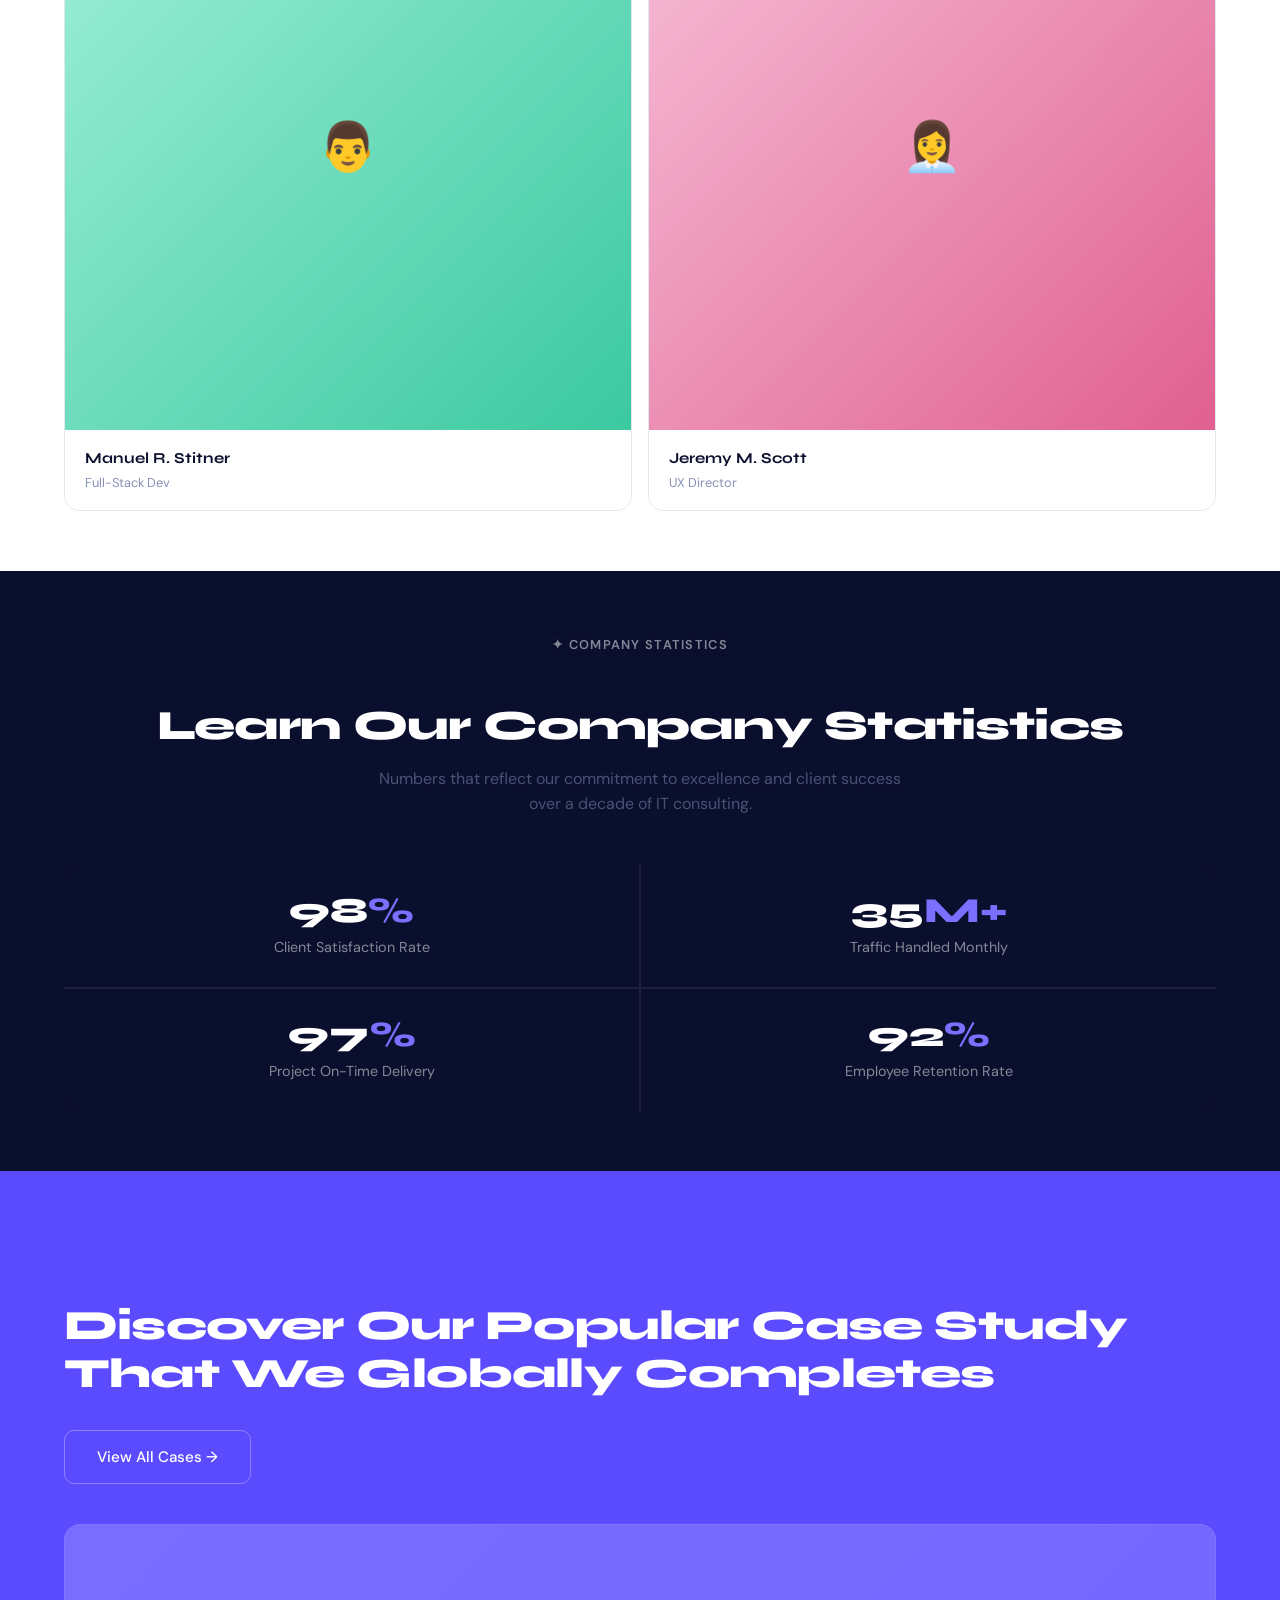
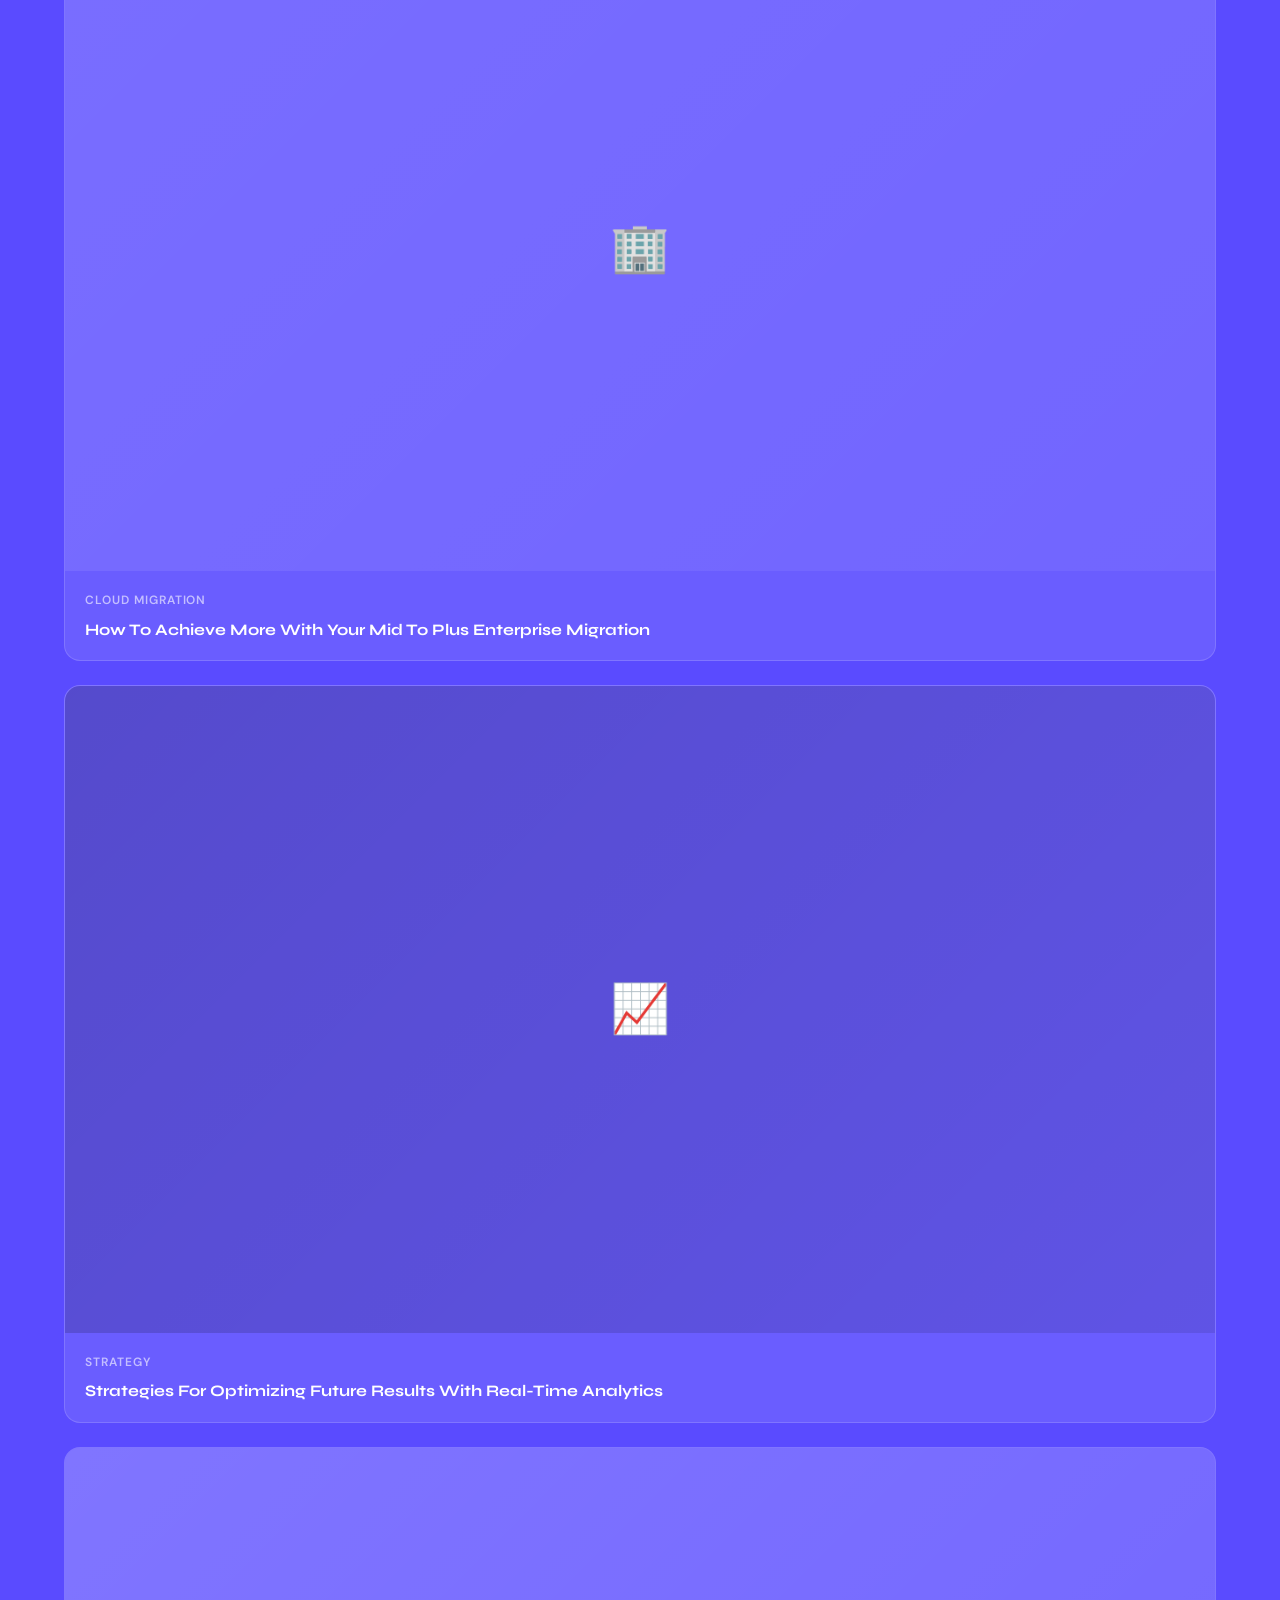
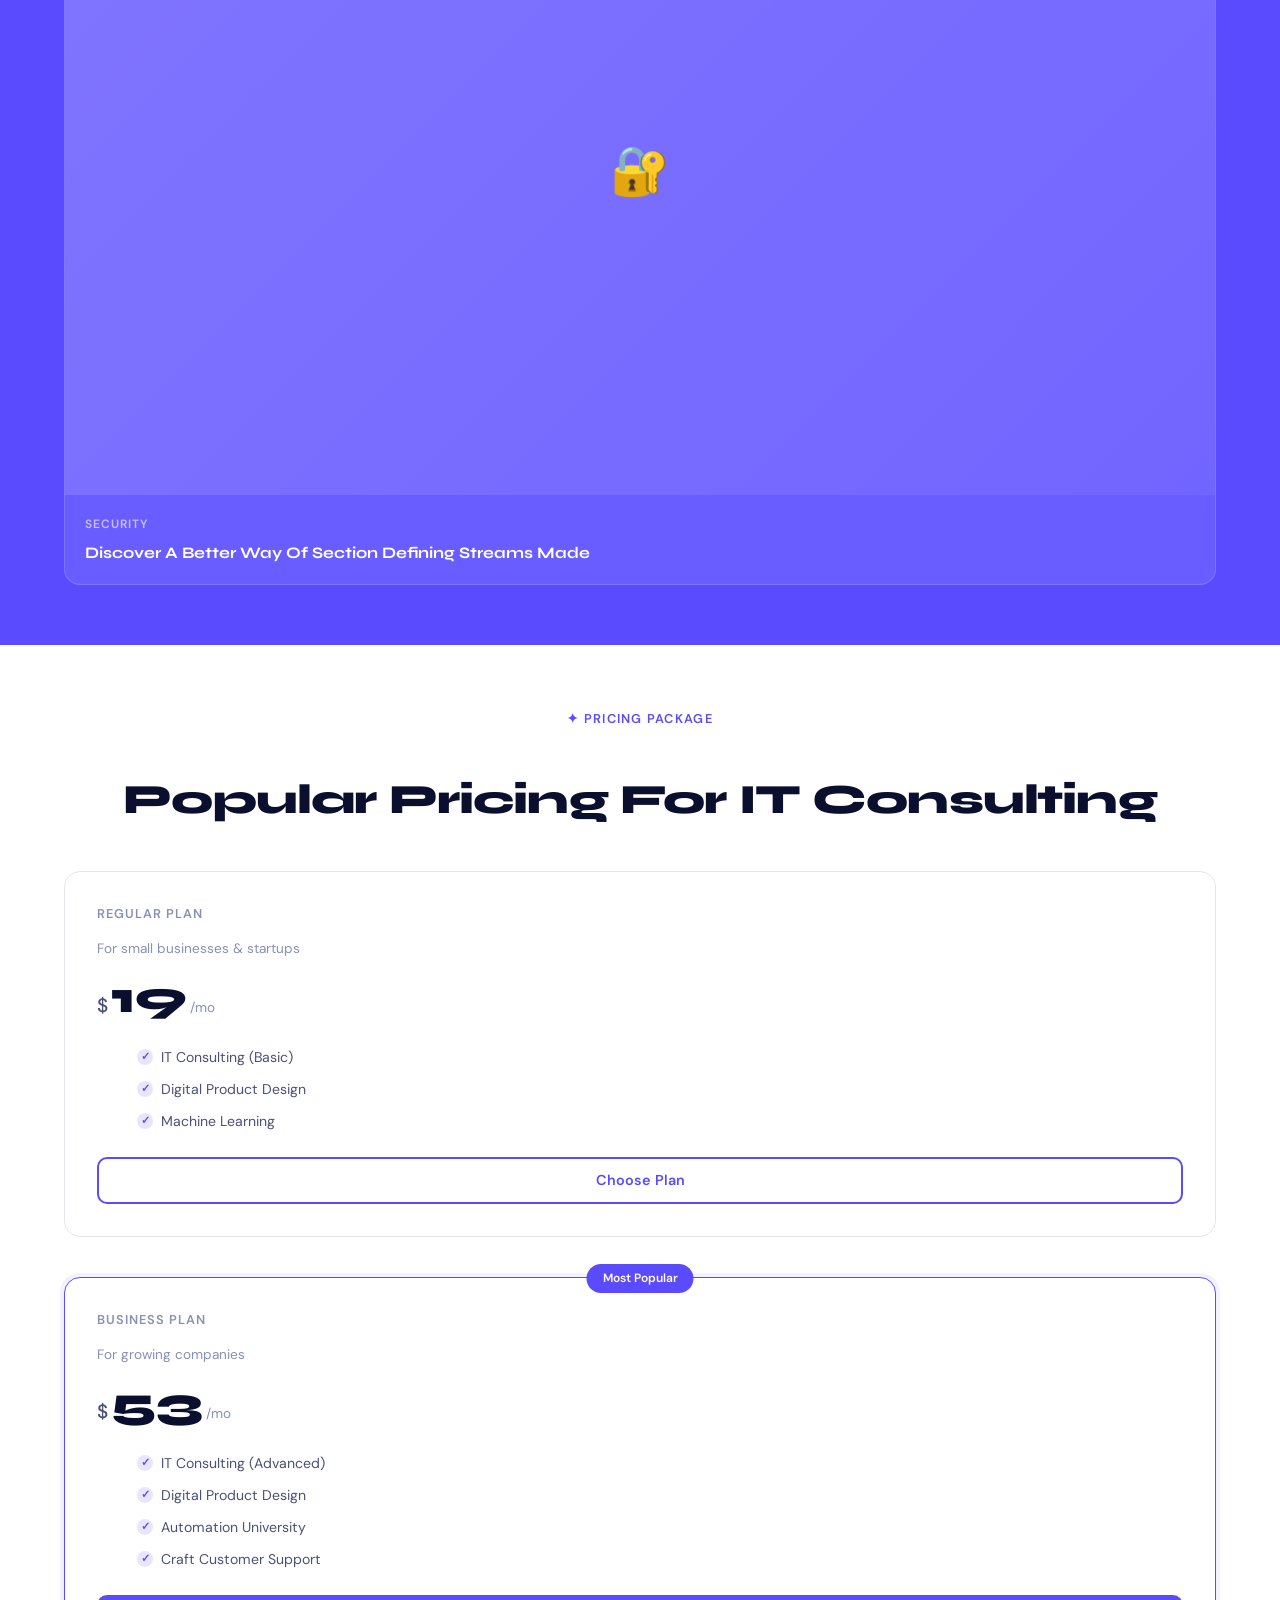
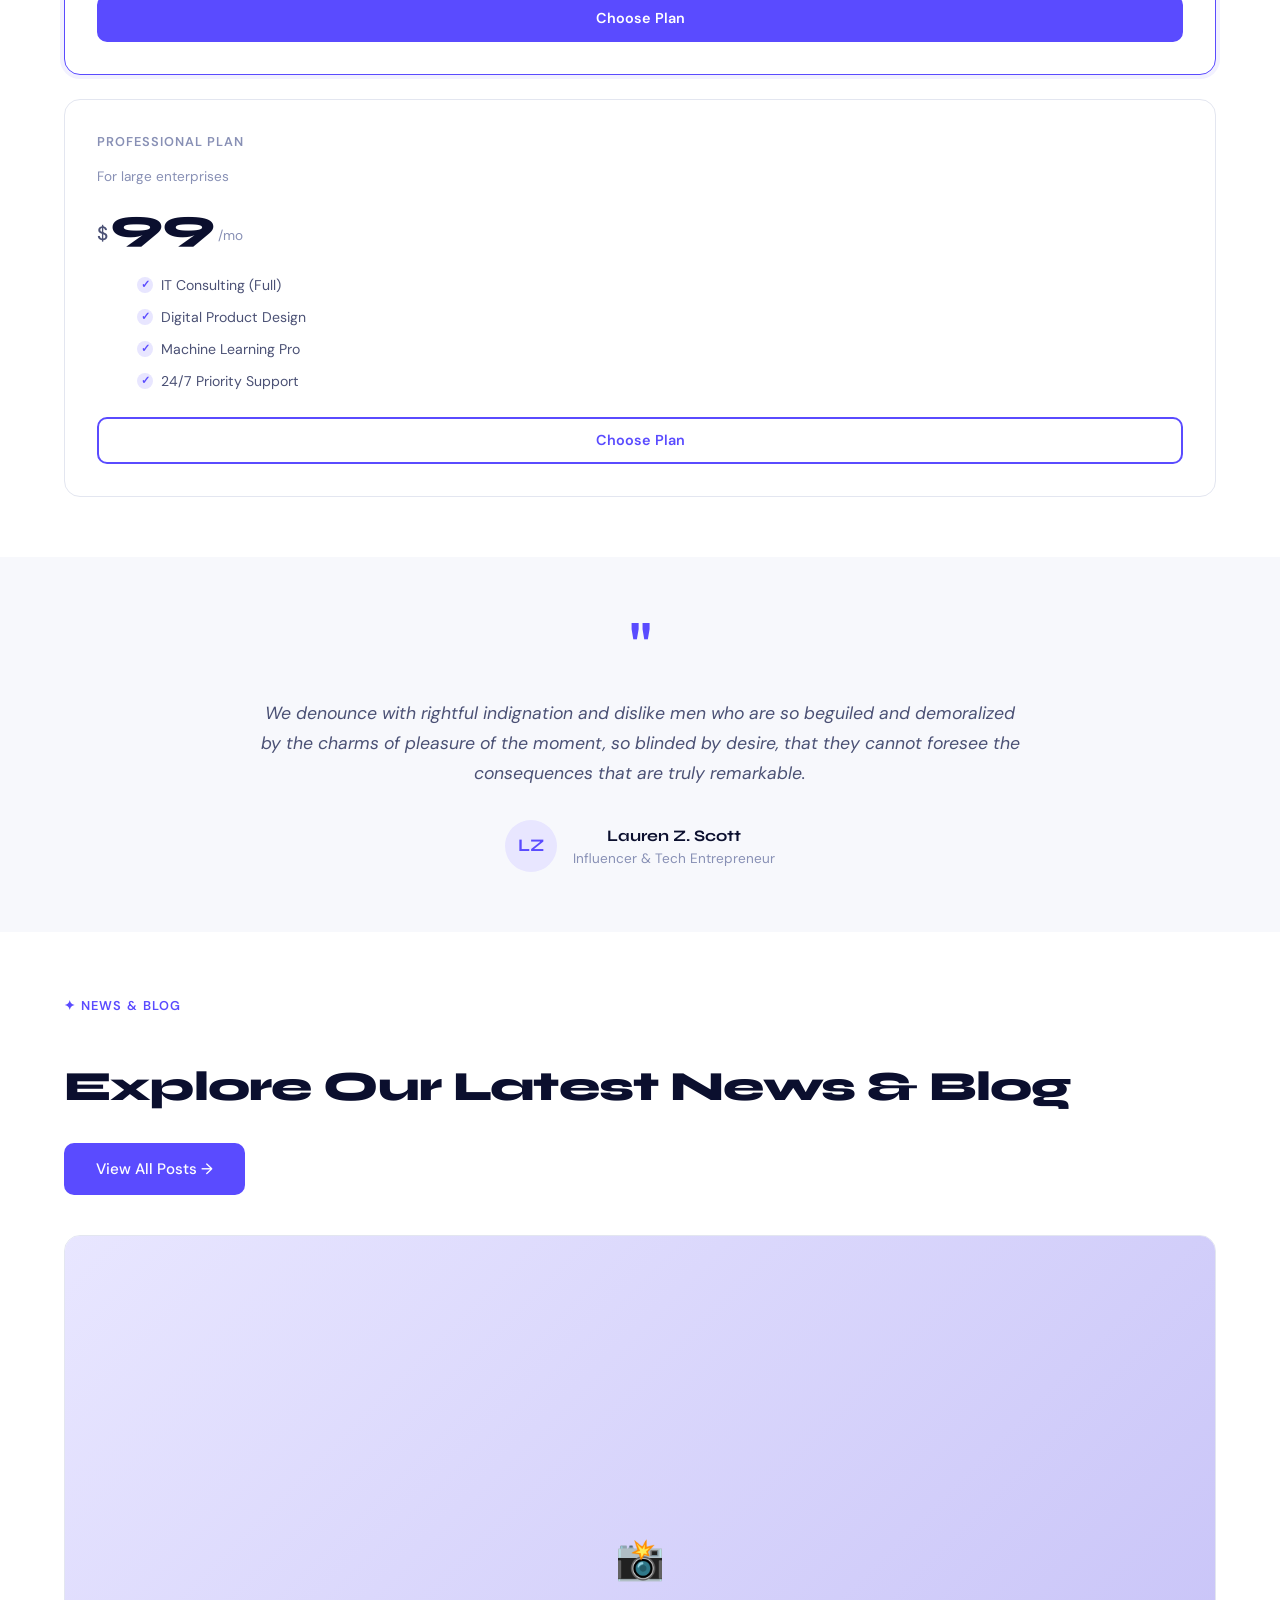
==== commit 95dd9310: "Add files via upload" ====
--- a/index.html
+++ b/index.html
@@ -90,7 +90,7 @@
   <div class="about-grid">
     <div class="about-img-wrap">
       <div class="about-img-placeholder">
-      <img src="background.jpg" class="about-img-wrap">
+      <img src="image/background.jpg" class="about-img-wrap">
       </div>
       <div class="about-badge">
         <div class="about-badge-num">10+</div>
@@ -134,7 +134,7 @@
   </div>
   <div class="services-grid">
     <div class="service-card">
-      <div class="service-img"><div class="service-img-placeholder blue">☁️</div></div>
+      <div class="service-img"><img src="image/seo.jpg"<div class="service-img-placeholder blue">☁️</div> </div>
       <div class="service-icon">☁️</div>
       <div class="service-title">Data Center & Cloud Services</div>
       <div class="service-desc">Scalable cloud infrastructure and data center management ensuring uptime, security, and performance.</div>
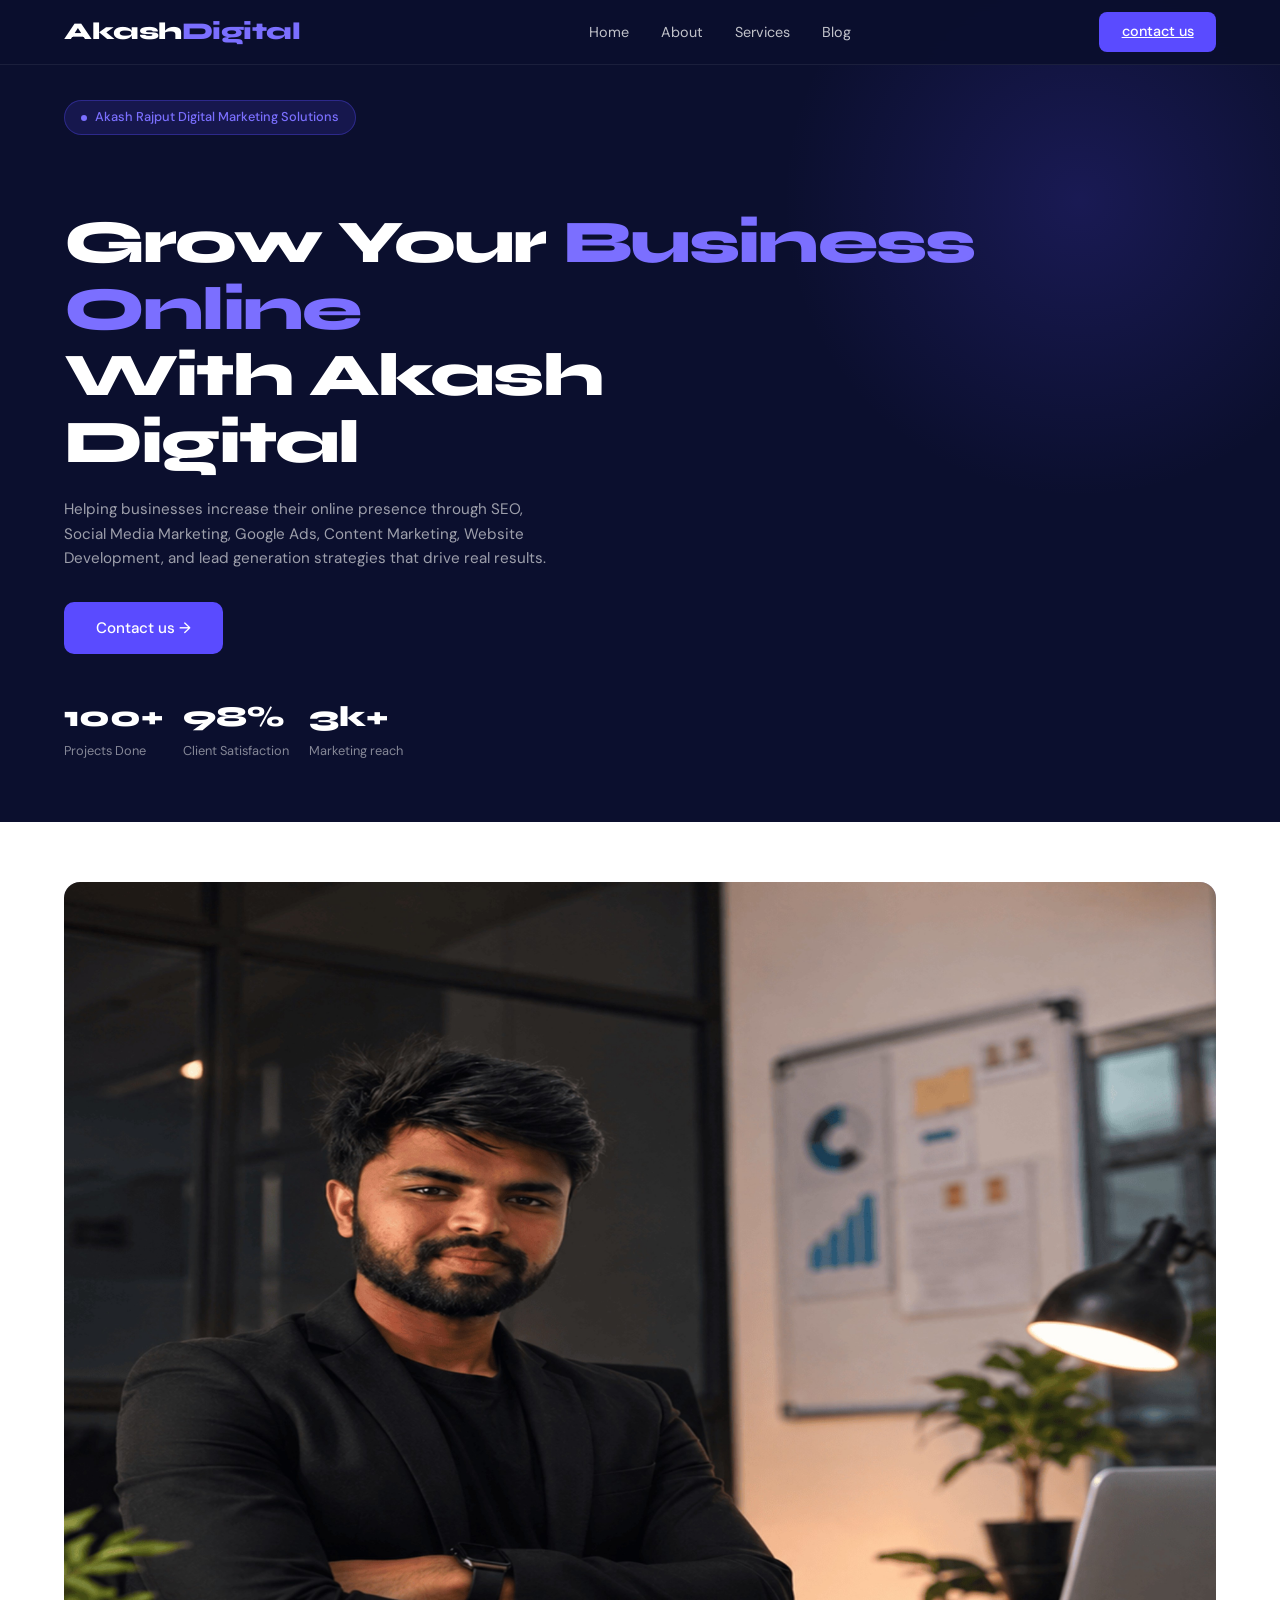
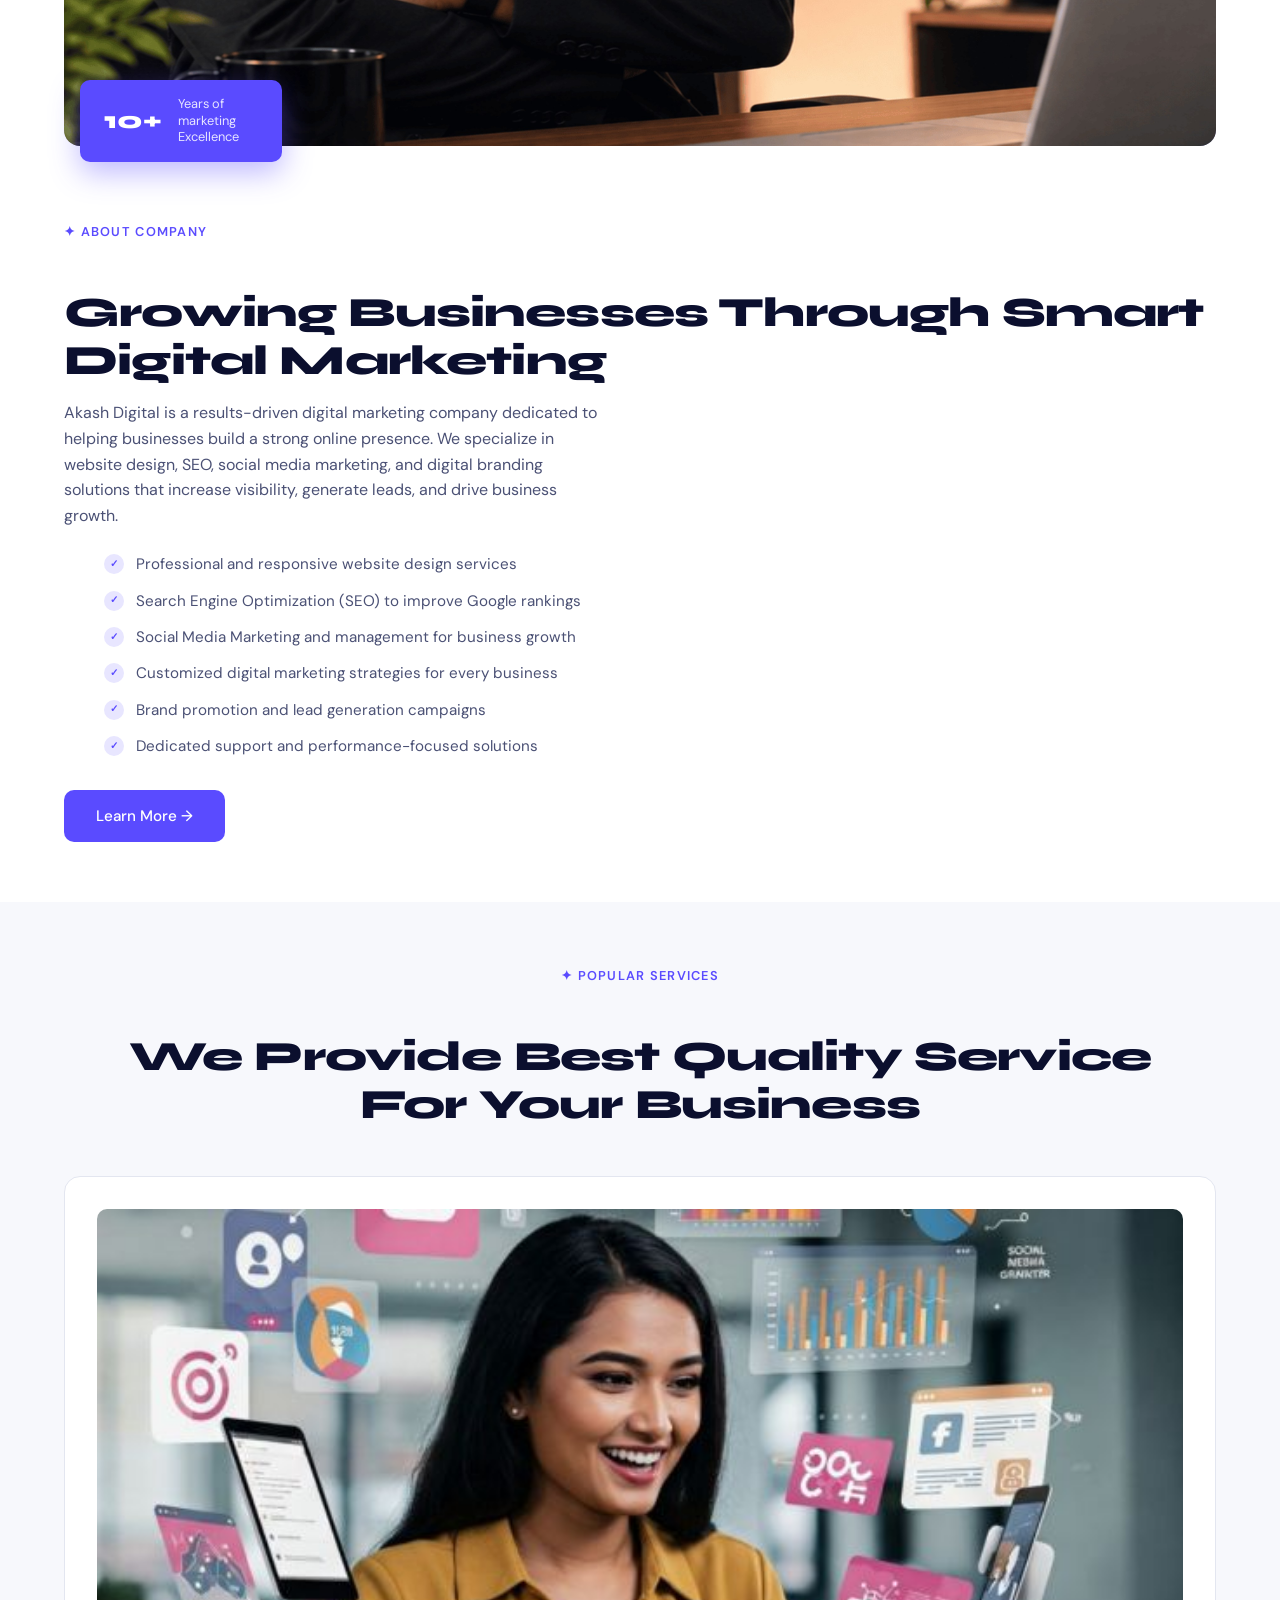
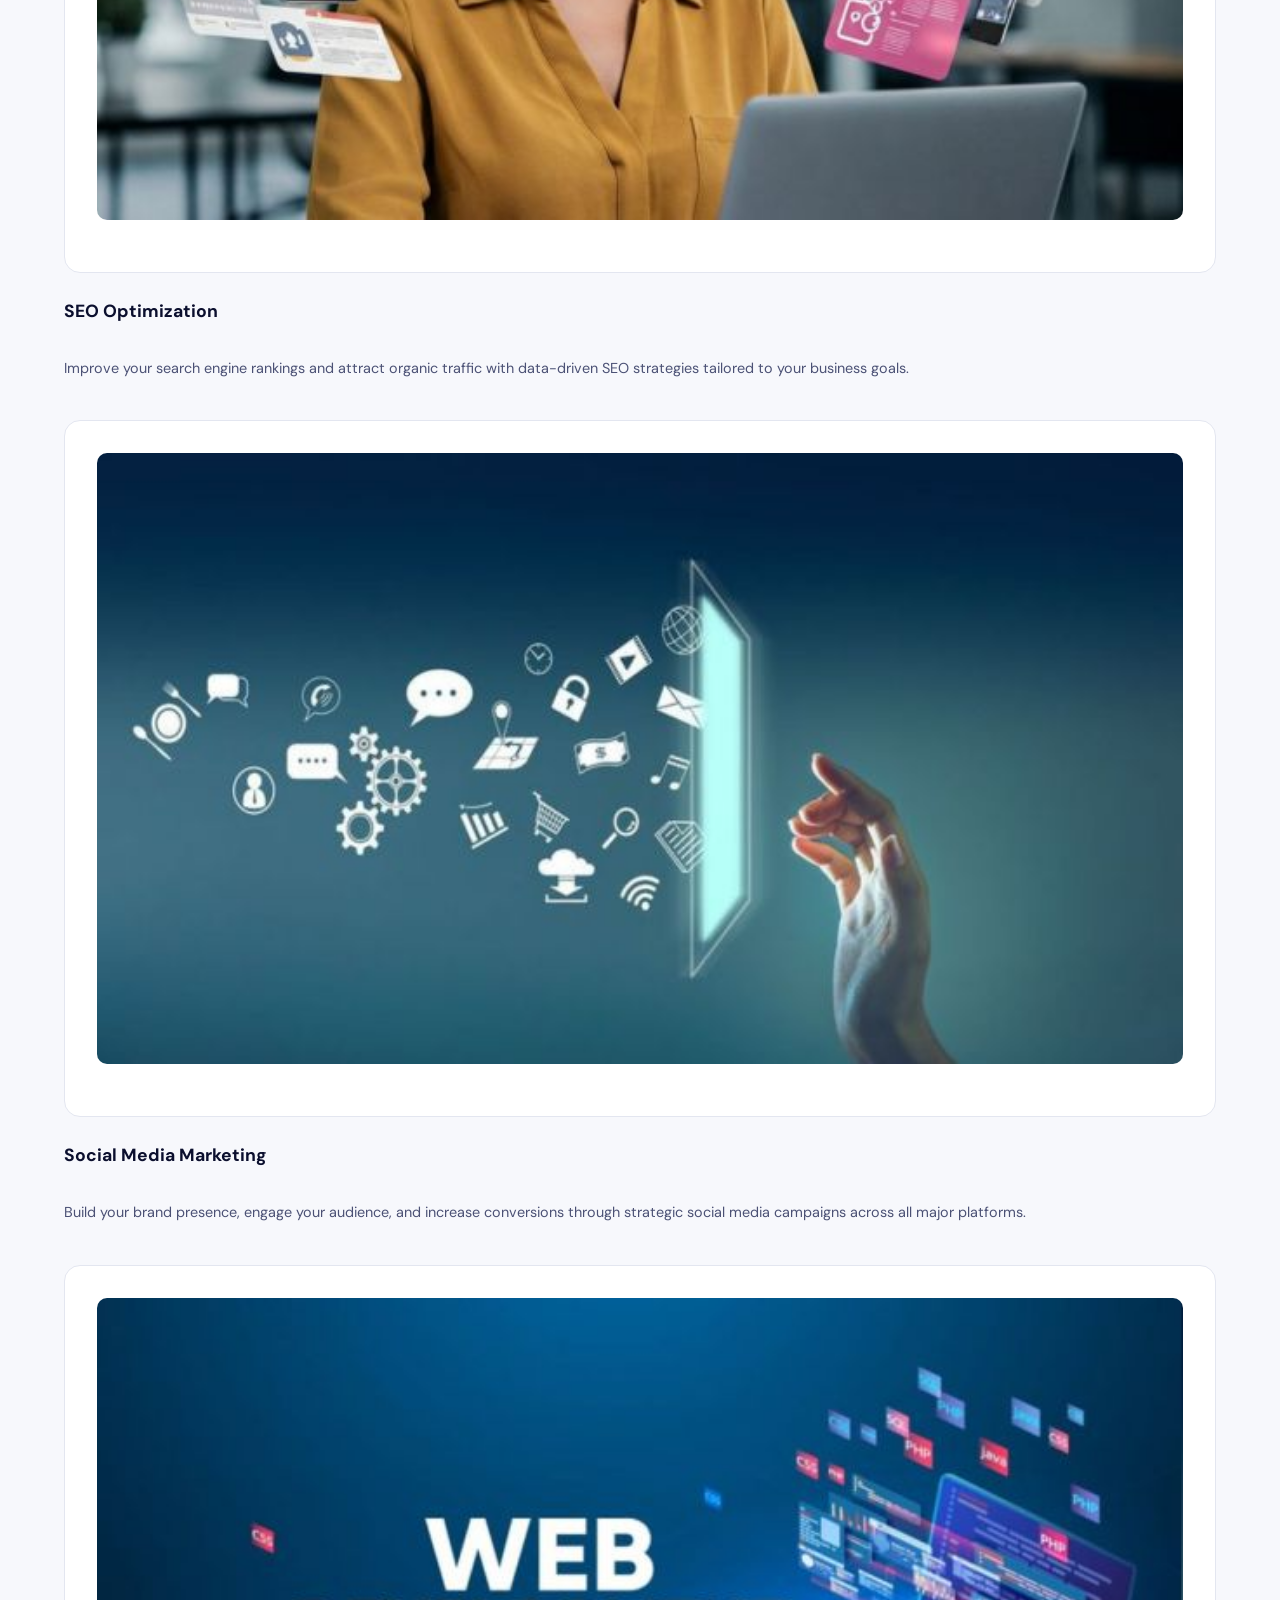
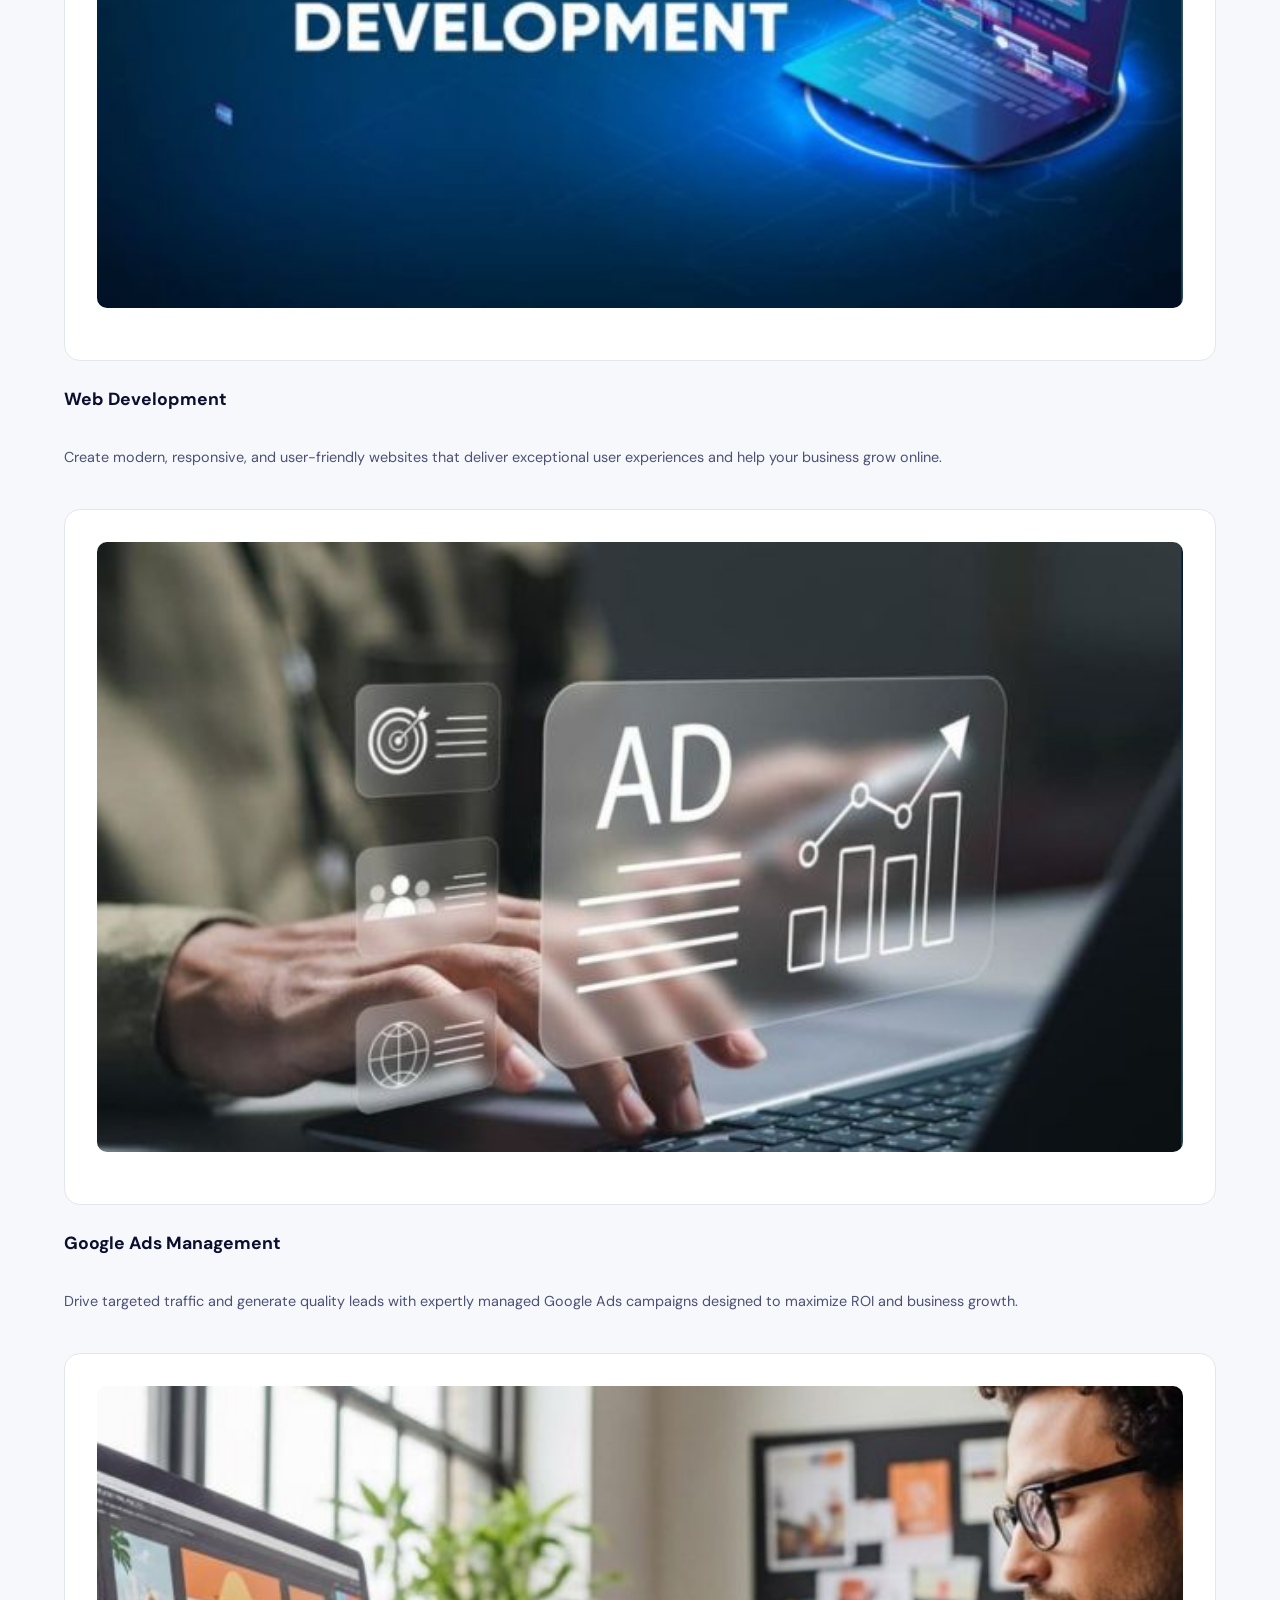
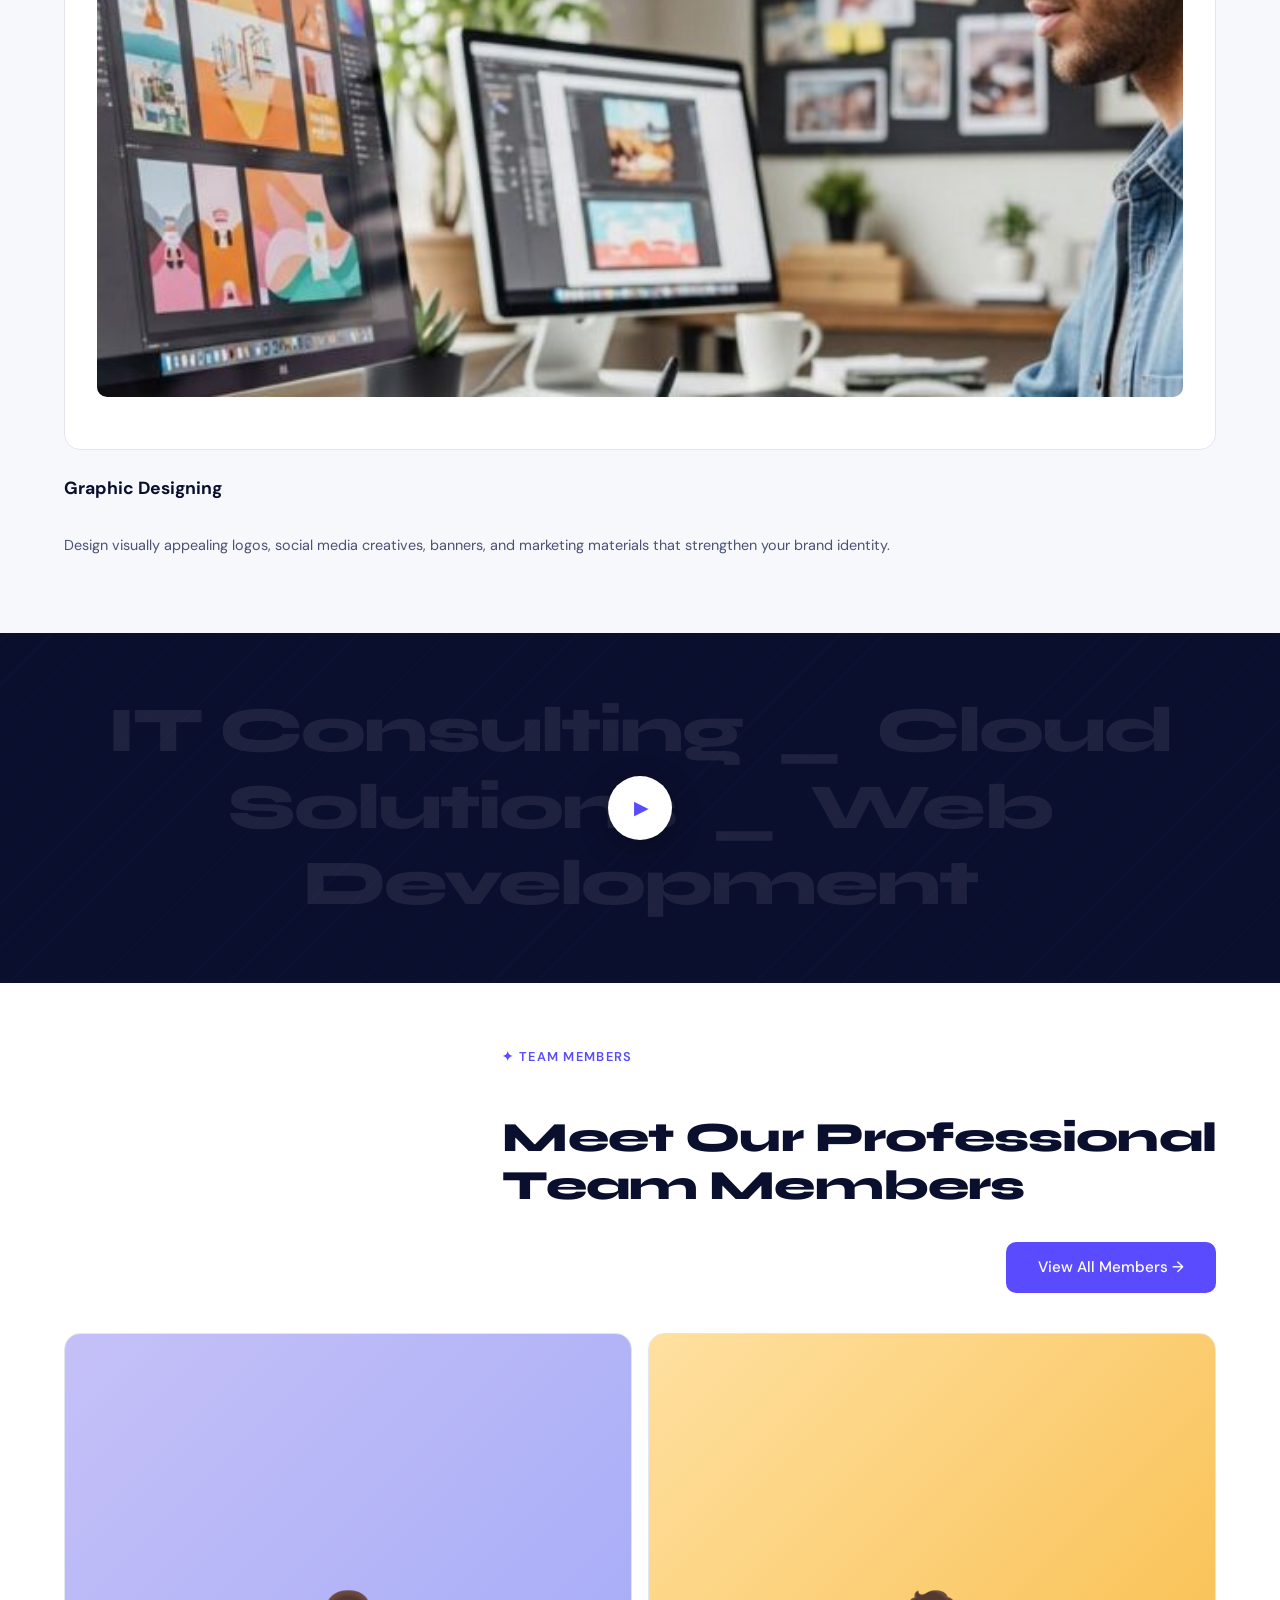
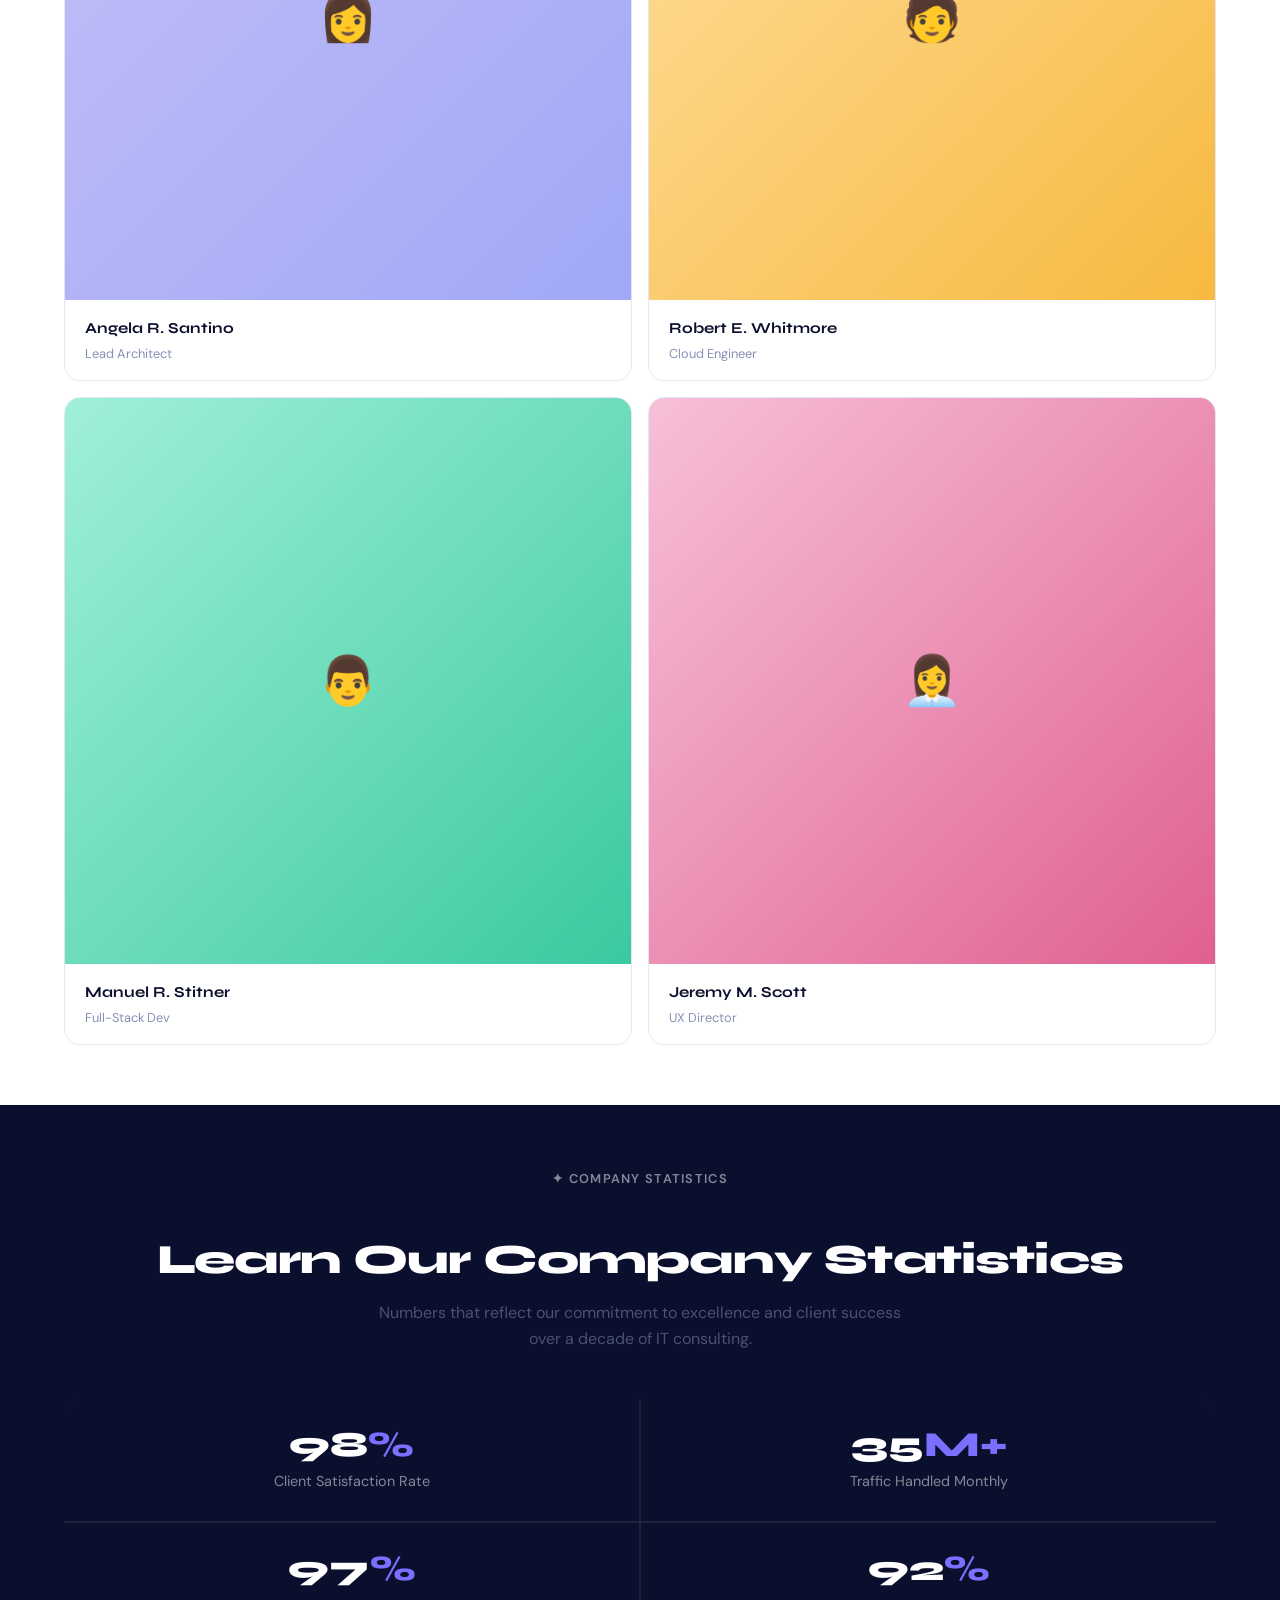
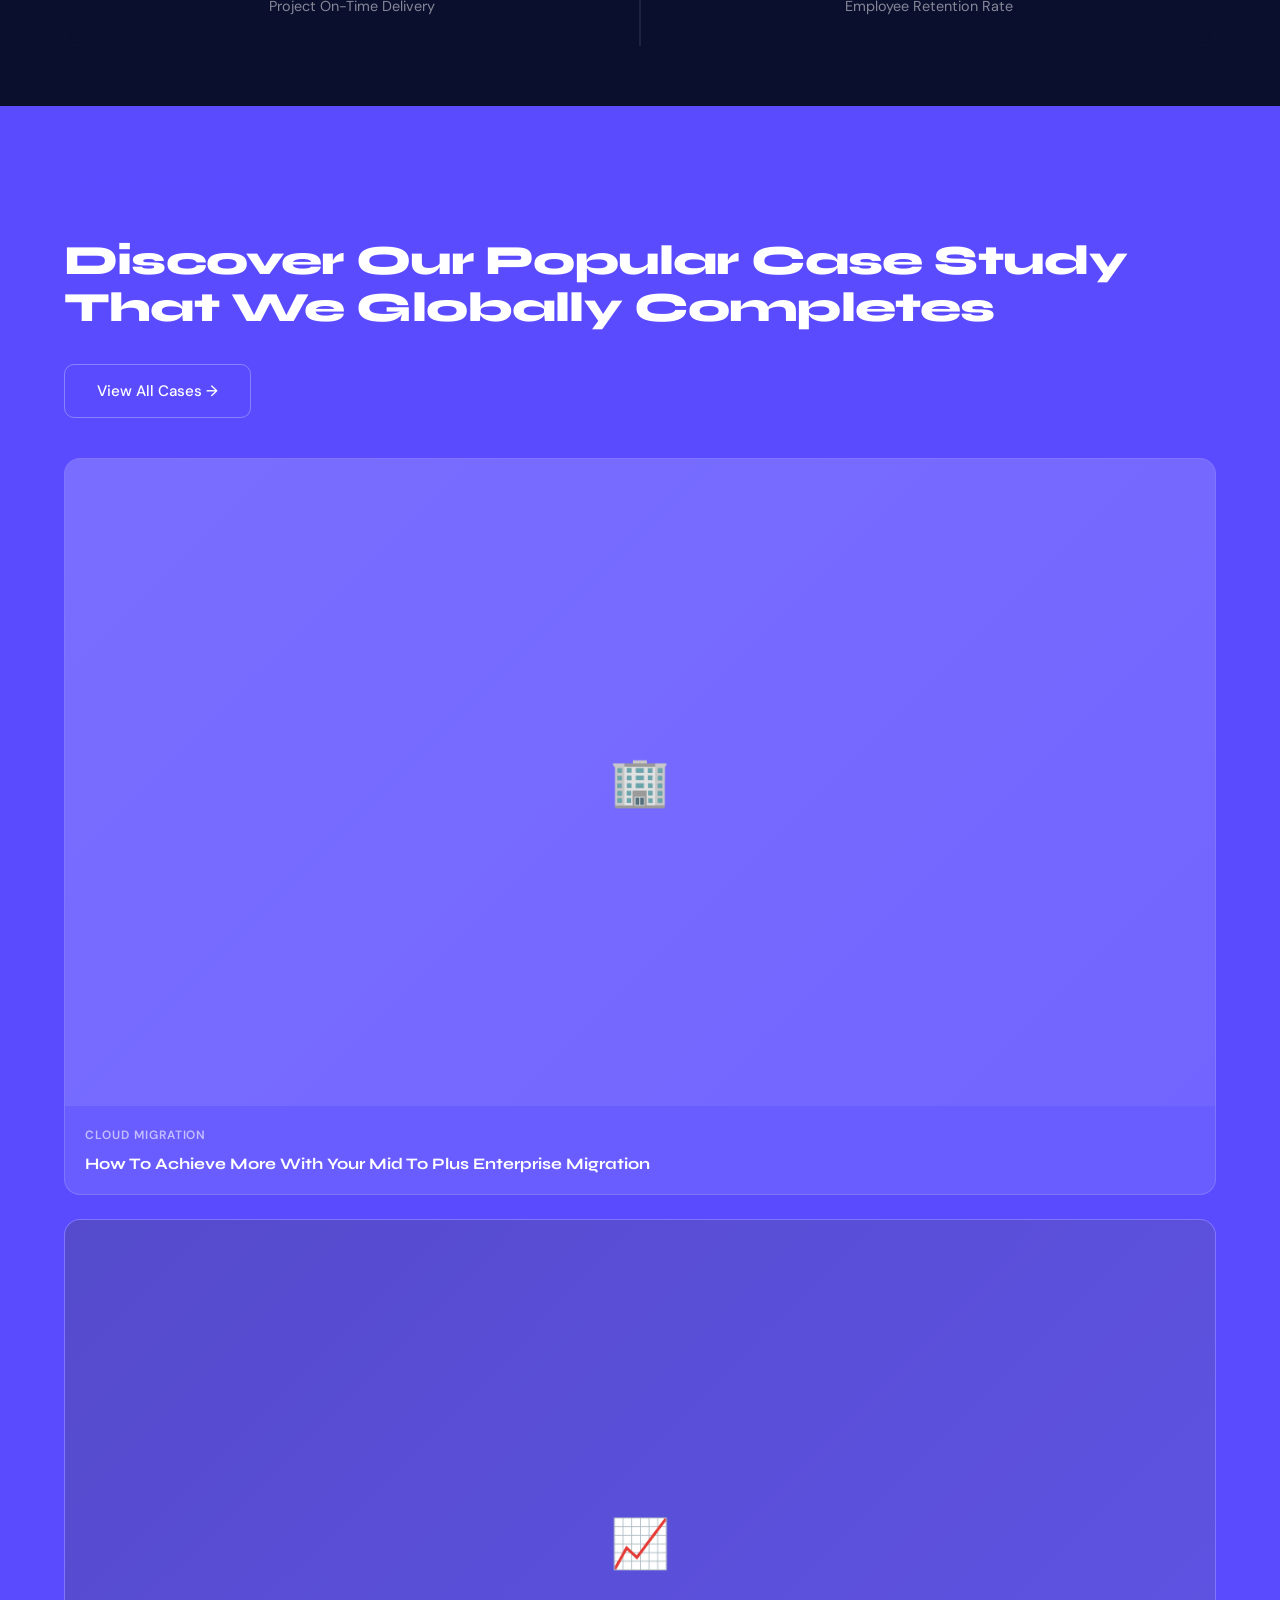
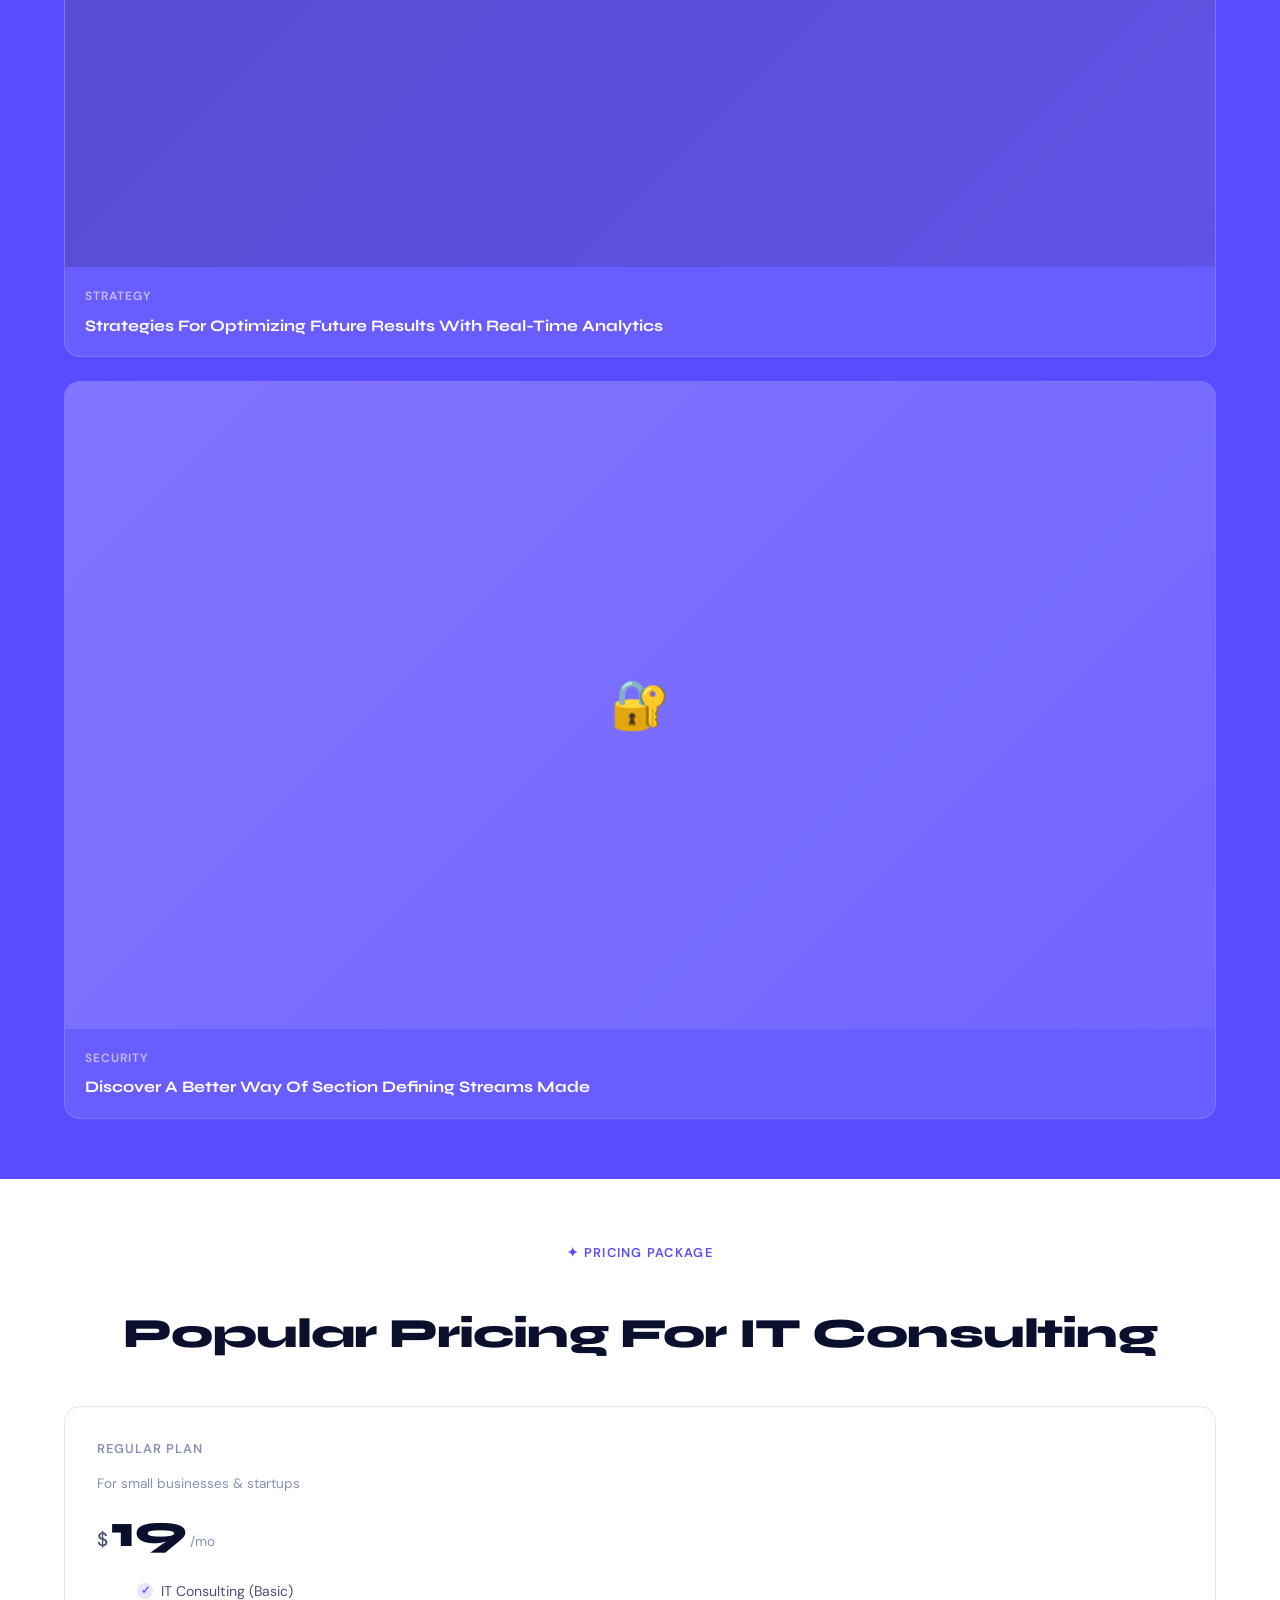
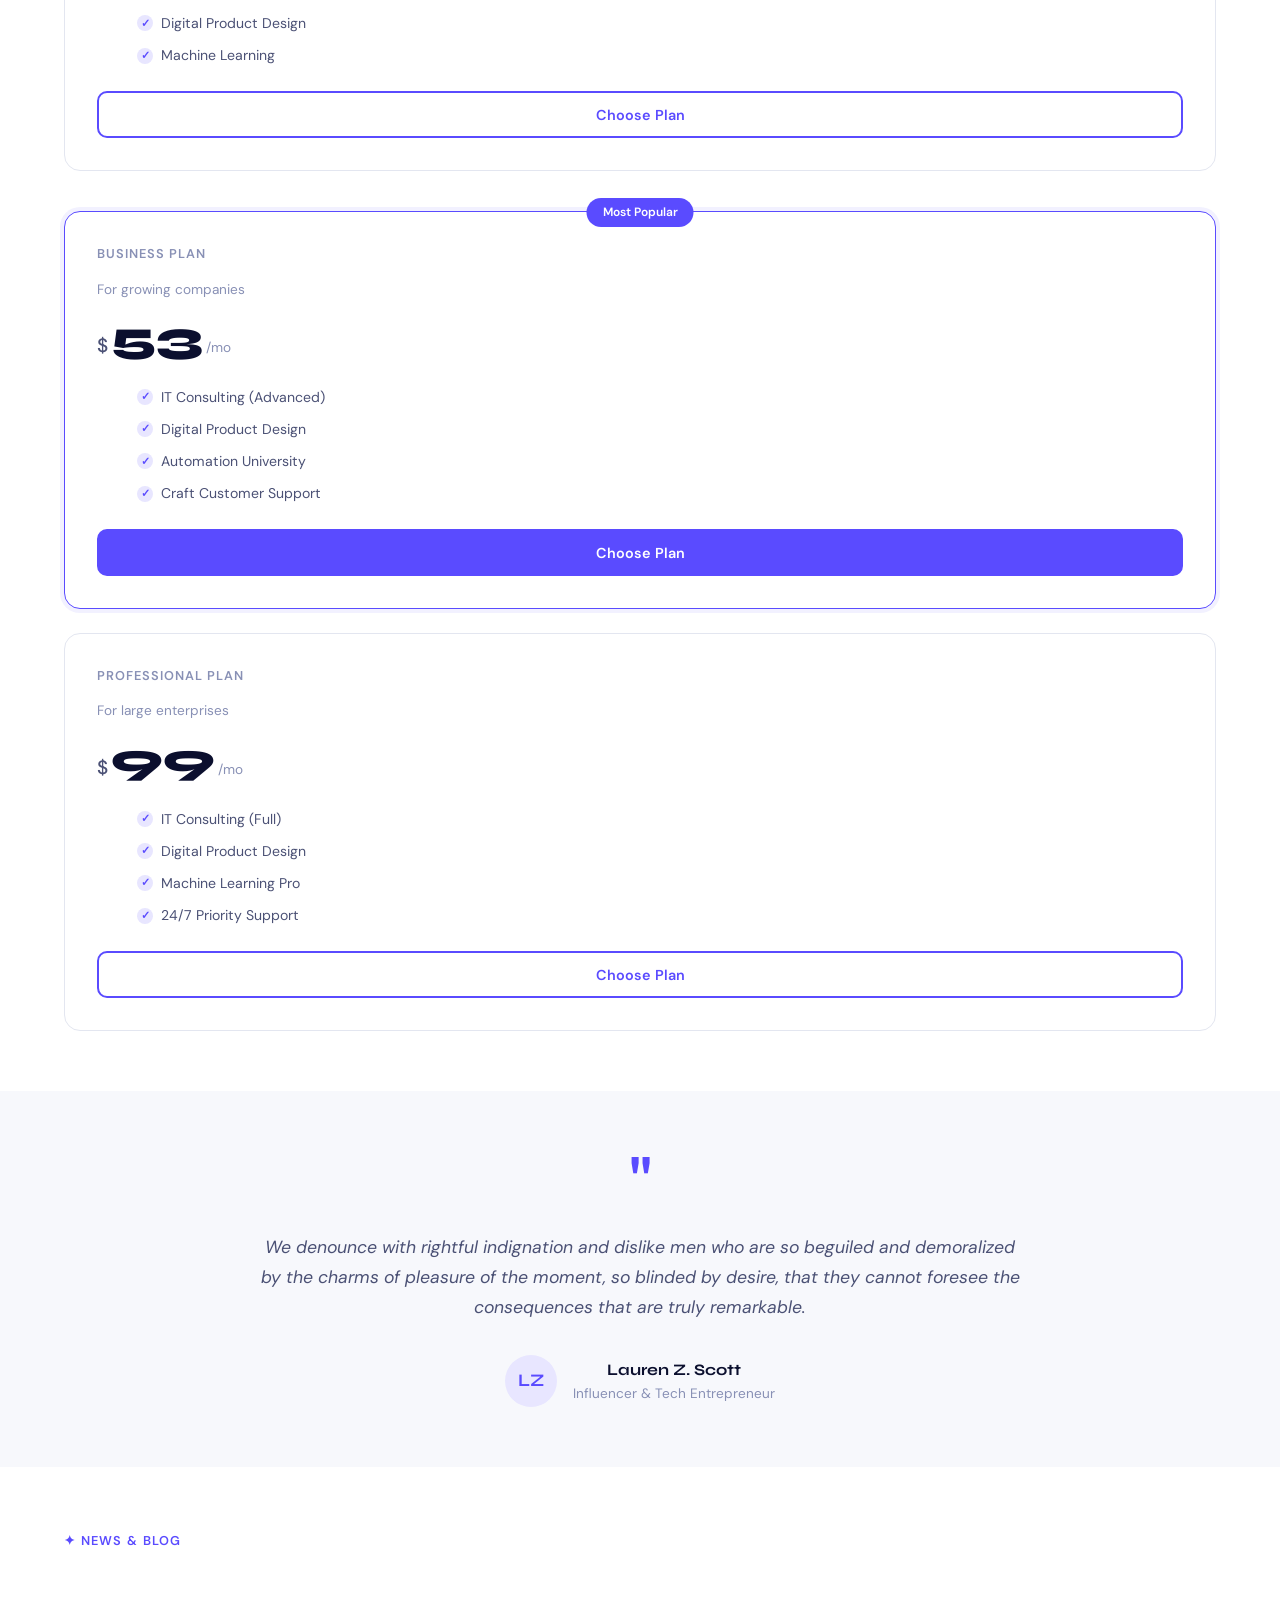
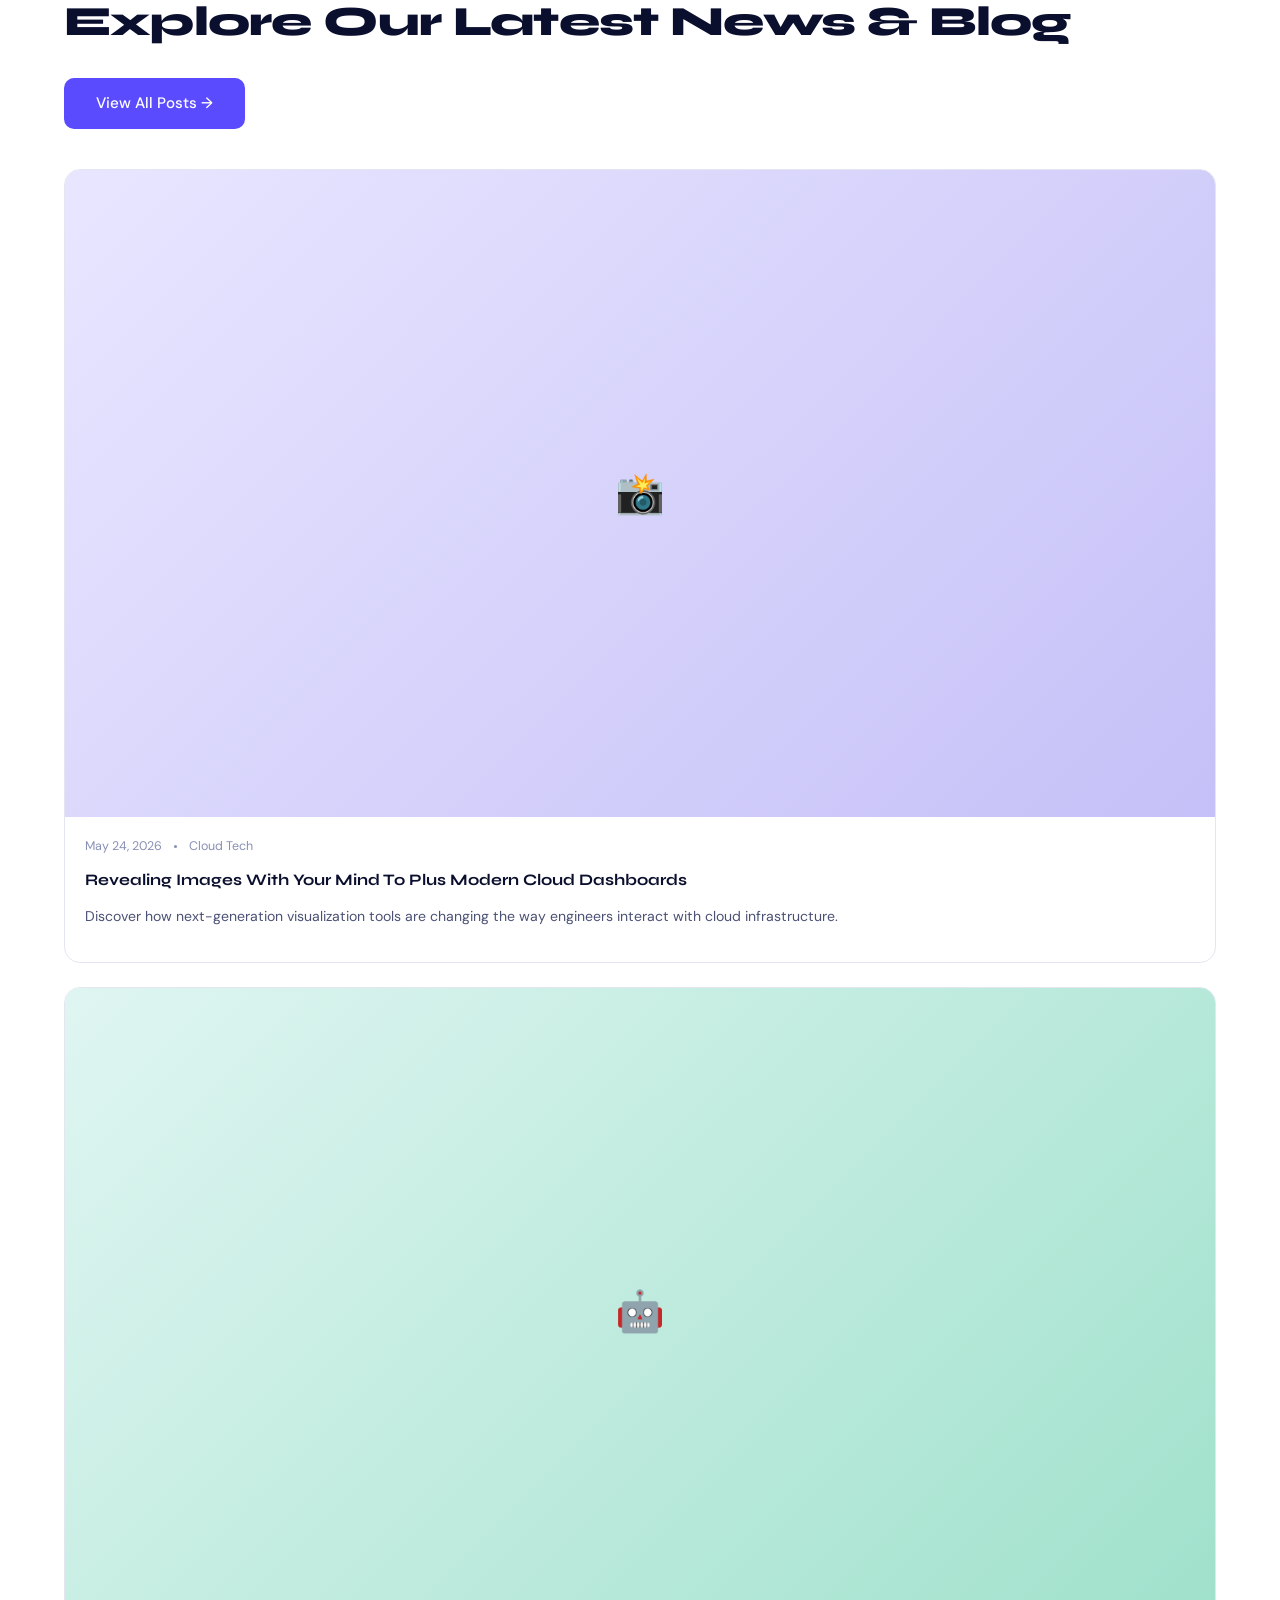
==== commit 087ff3eb: "Add files via upload" ====
--- a/index.html
+++ b/index.html
@@ -135,46 +135,44 @@
   <div class="services-grid">
     <div class="service-card">
       <div class="service-img"><img src="image/seo.jpg"<div class="service-img-placeholder blue">☁️</div> </div>
-      <div class="service-icon">☁️</div>
-      <div class="service-title">Data Center & Cloud Services</div>
-      <div class="service-desc">Scalable cloud infrastructure and data center management ensuring uptime, security, and performance.</div>
-      <a href="#" class="read-more">Read More →</a>
-    </div>
-    <div class="service-card featured">
-      <div class="service-img"><div class="service-img-placeholder violet-dark">💻</div></div>
-      <div class="service-icon">💻</div>
-      <div class="service-title">Web Development Software Services</div>
-      <div class="service-desc">Custom web applications built with modern frameworks, optimized for performance and user experience.</div>
-      <a href="#" class="read-more">Read More →</a>
-    </div>
+     
+<div class="service-title">SEO Optimization</div>
+<div class="service-desc">
+Improve your search engine rankings and attract organic traffic with data-driven SEO strategies tailored to your business goals.
+</div>
+  <div class="services-grid">
     <div class="service-card">
-      <div class="service-img"><div class="service-img-placeholder green">🤖</div></div>
-      <div class="service-icon">🤖</div>
-      <div class="service-title">IT Management Machine Learning</div>
-      <div class="service-desc">AI-powered IT operations with proactive monitoring, predictive analytics, and automated remediation.</div>
-      <a href="#" class="read-more">Read More →</a>
-    </div>
+      <div class="service-img"><img src="image/social-media-marketing.jpg"<div class="service-img-placeholder blue">☁️</div> </div>
+     
+     <div class="service-title">Social Media Marketing</div>
+<div class="service-desc">
+Build your brand presence, engage your audience, and increase conversions through strategic social media campaigns across all major platforms.
+</div>
+  <div class="services-grid">
     <div class="service-card">
-      <div class="service-img"><div class="service-img-placeholder amber">🎨</div></div>
-      <div class="service-icon">🎨</div>
-      <div class="service-title">Digital Product UI/UX Design</div>
-      <div class="service-desc">Human-centered design that crafts intuitive digital experiences users love and businesses trust.</div>
-      <a href="#" class="read-more">Read More →</a>
-    </div>
+      <div class="service-img"><img src= "image/web-devolopment.jpg"<div class="service-img-placeholder blue">☁️</div> </div>
+     
+     <div class="service-title">Web Development</div>
+<div class="service-desc">
+Create modern, responsive, and user-friendly websites that deliver exceptional user experiences and help your business grow online.
+</div>
+  <div class="services-grid">
     <div class="service-card">
-      <div class="service-img"><div class="service-img-placeholder pink">🔒</div></div>
-      <div class="service-icon">🔒</div>
-      <div class="service-title">Cybersecurity & Compliance</div>
-      <div class="service-desc">Enterprise-grade security solutions protecting your assets and ensuring regulatory compliance.</div>
-      <a href="#" class="read-more">Read More →</a>
-    </div>
+      <div class="service-img"><img src= "image/google-ads.jpg"<div class="service-img-placeholder blue">☁️</div> </div>
+     <div class="service-title">Google Ads Management</div>
+<div class="service-desc">
+Drive targeted traffic and generate quality leads with expertly managed Google Ads campaigns designed to maximize ROI and business growth.
+</div>
+   
+  </div>
+  <div class="services-grid">
     <div class="service-card">
-      <div class="service-img"><div class="service-img-placeholder teal">📊</div></div>
-      <div class="service-icon">📊</div>
-      <div class="service-title">Business Intelligence & Analytics</div>
-      <div class="service-desc">Transform raw data into actionable insights with real-time dashboards and predictive models.</div>
-      <a href="#" class="read-more">Read More →</a>
-    </div>
+      <div class="service-img"><img src= "image/graphics.jpg"<div class="service-img-placeholder blue">☁️</div> </div>
+     <div class="service-title">Graphic Designing</div>
+<div class="service-desc">
+Design visually appealing logos, social media creatives, banners, and marketing materials that strengthen your brand identity.
+</div>
+   
   </div>
 </section>
 
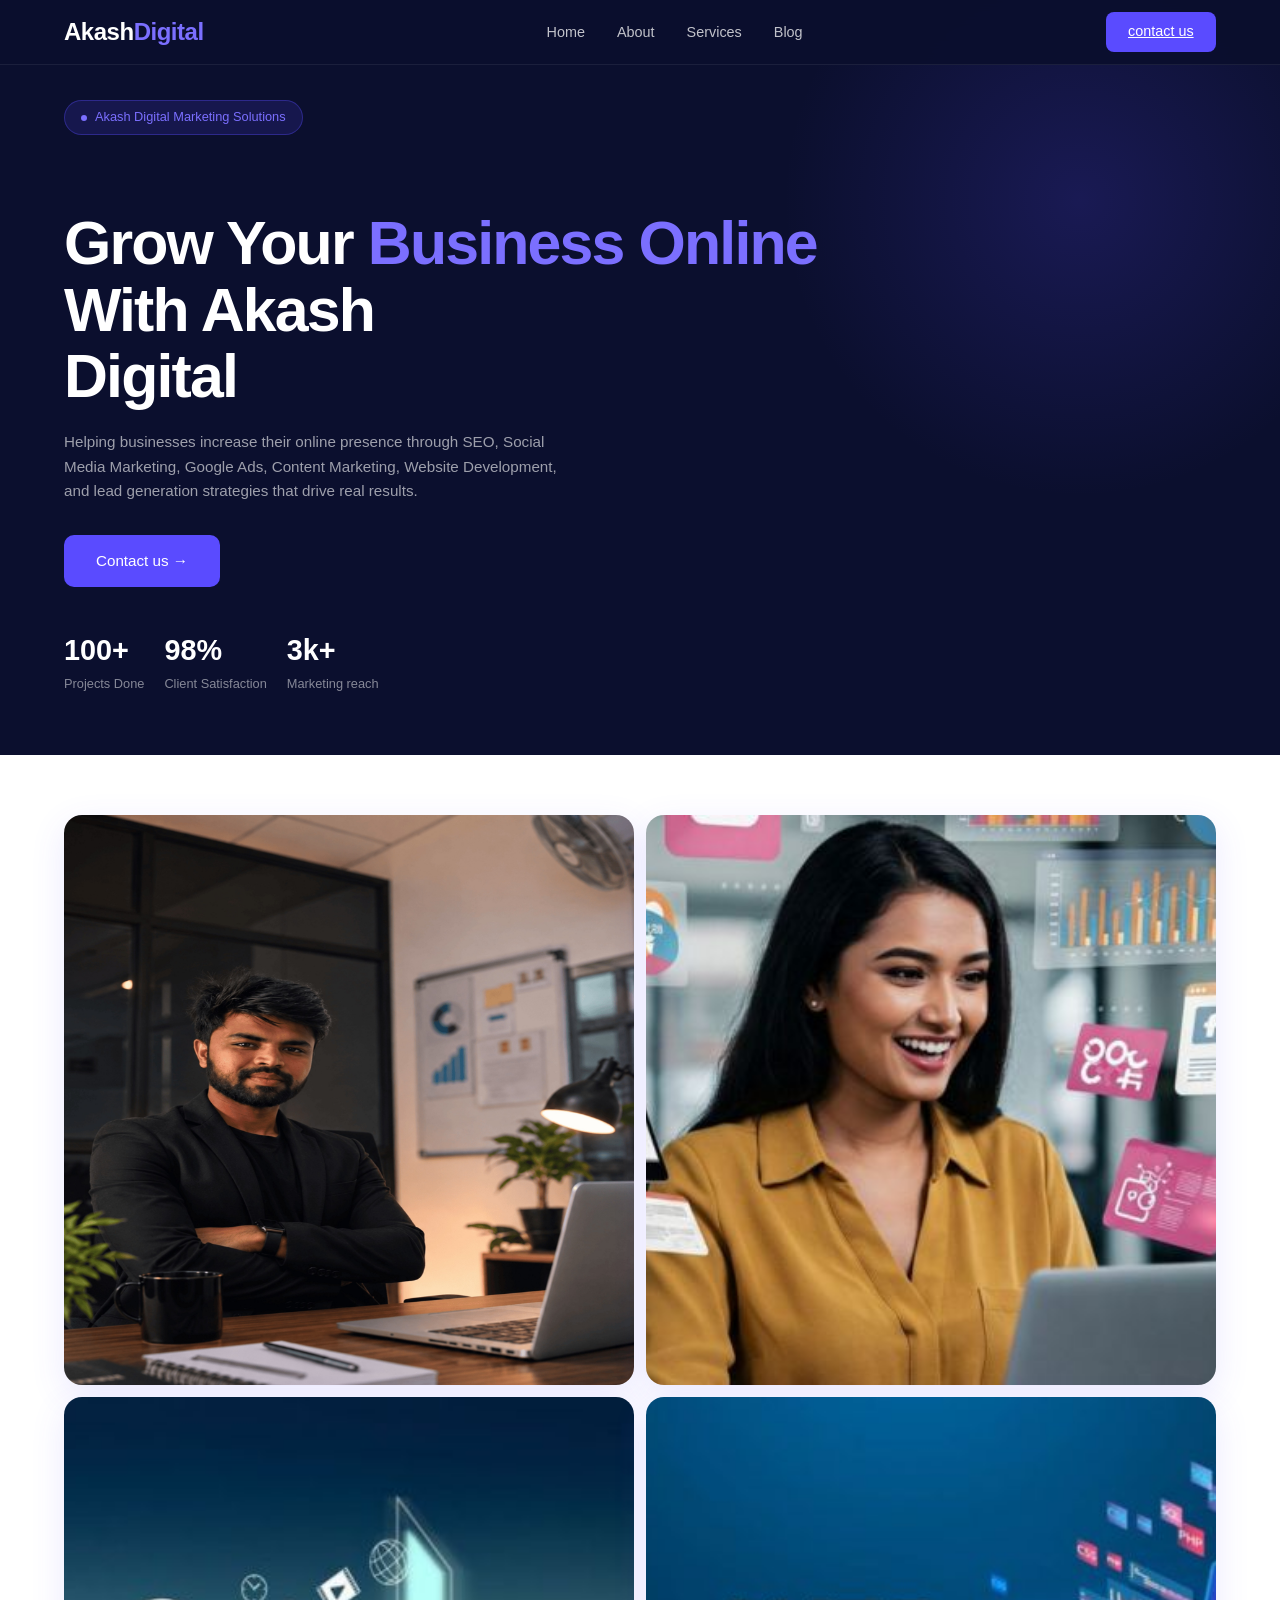
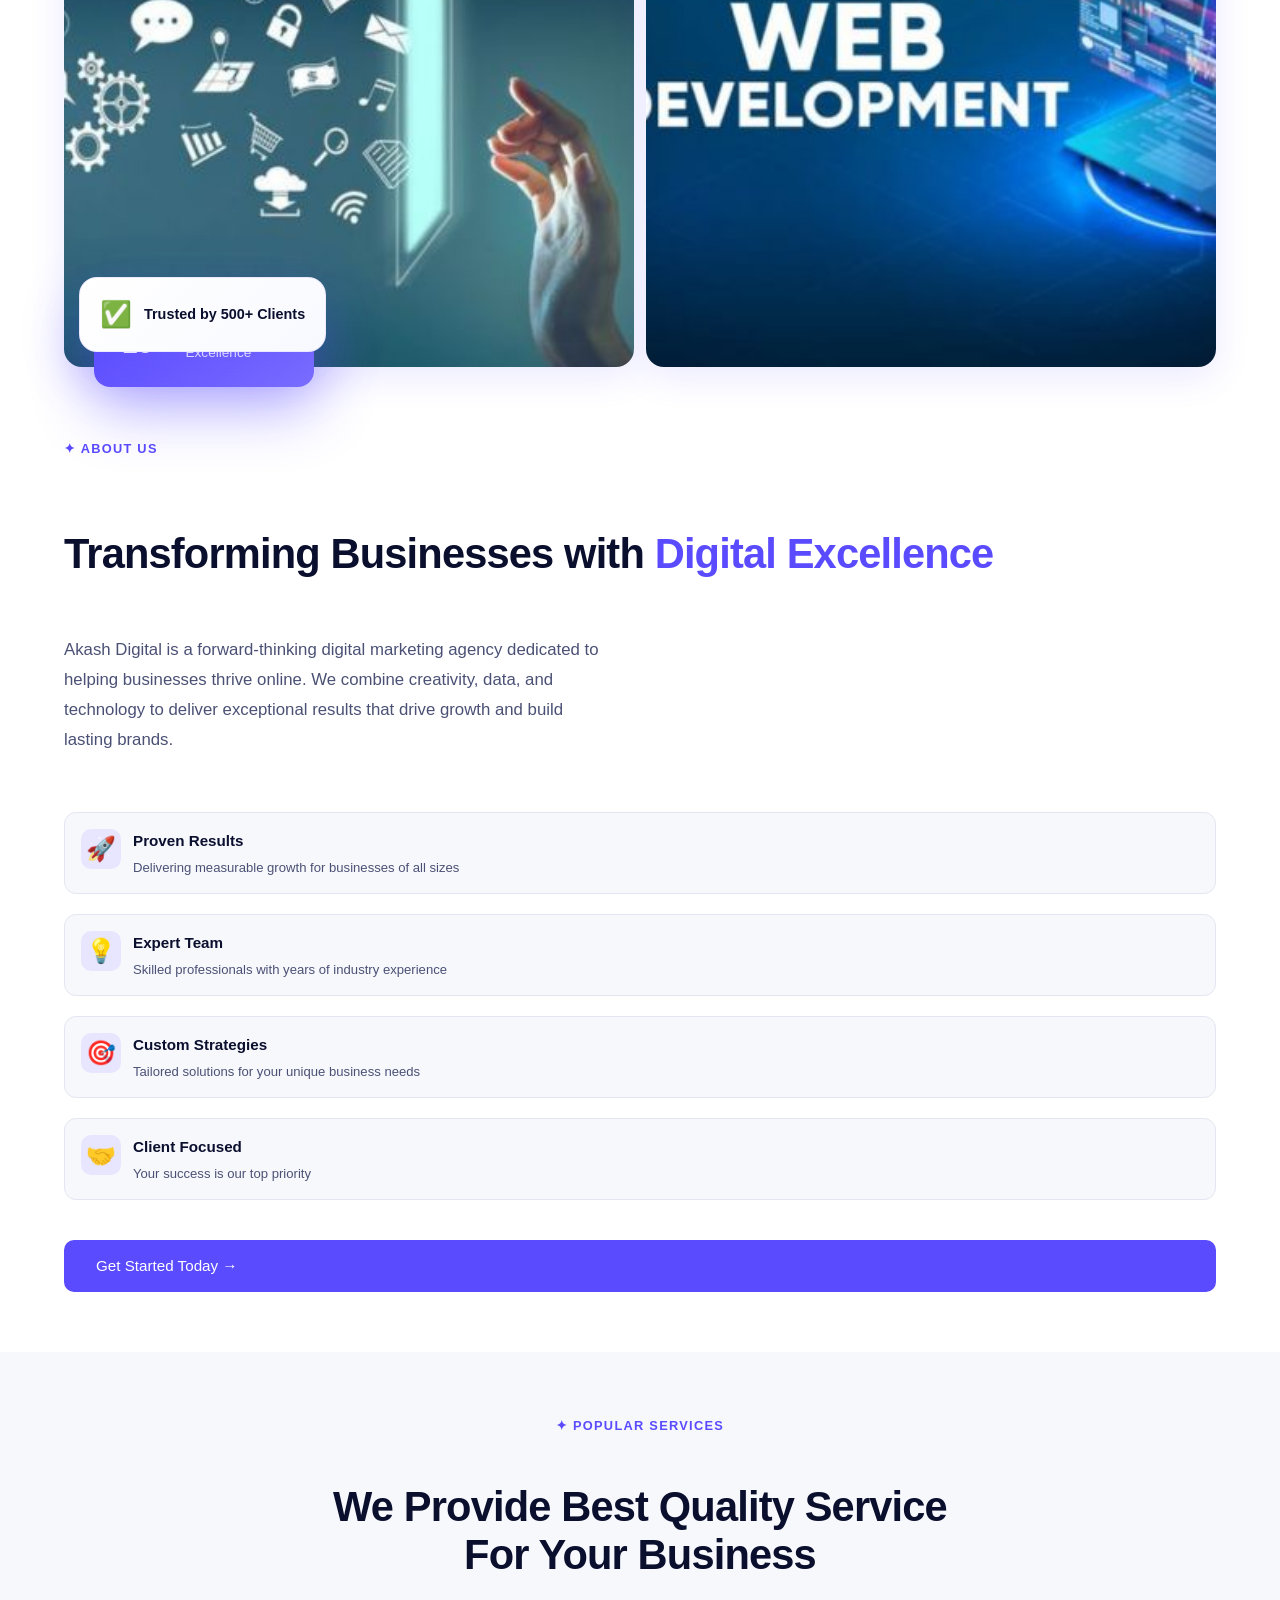
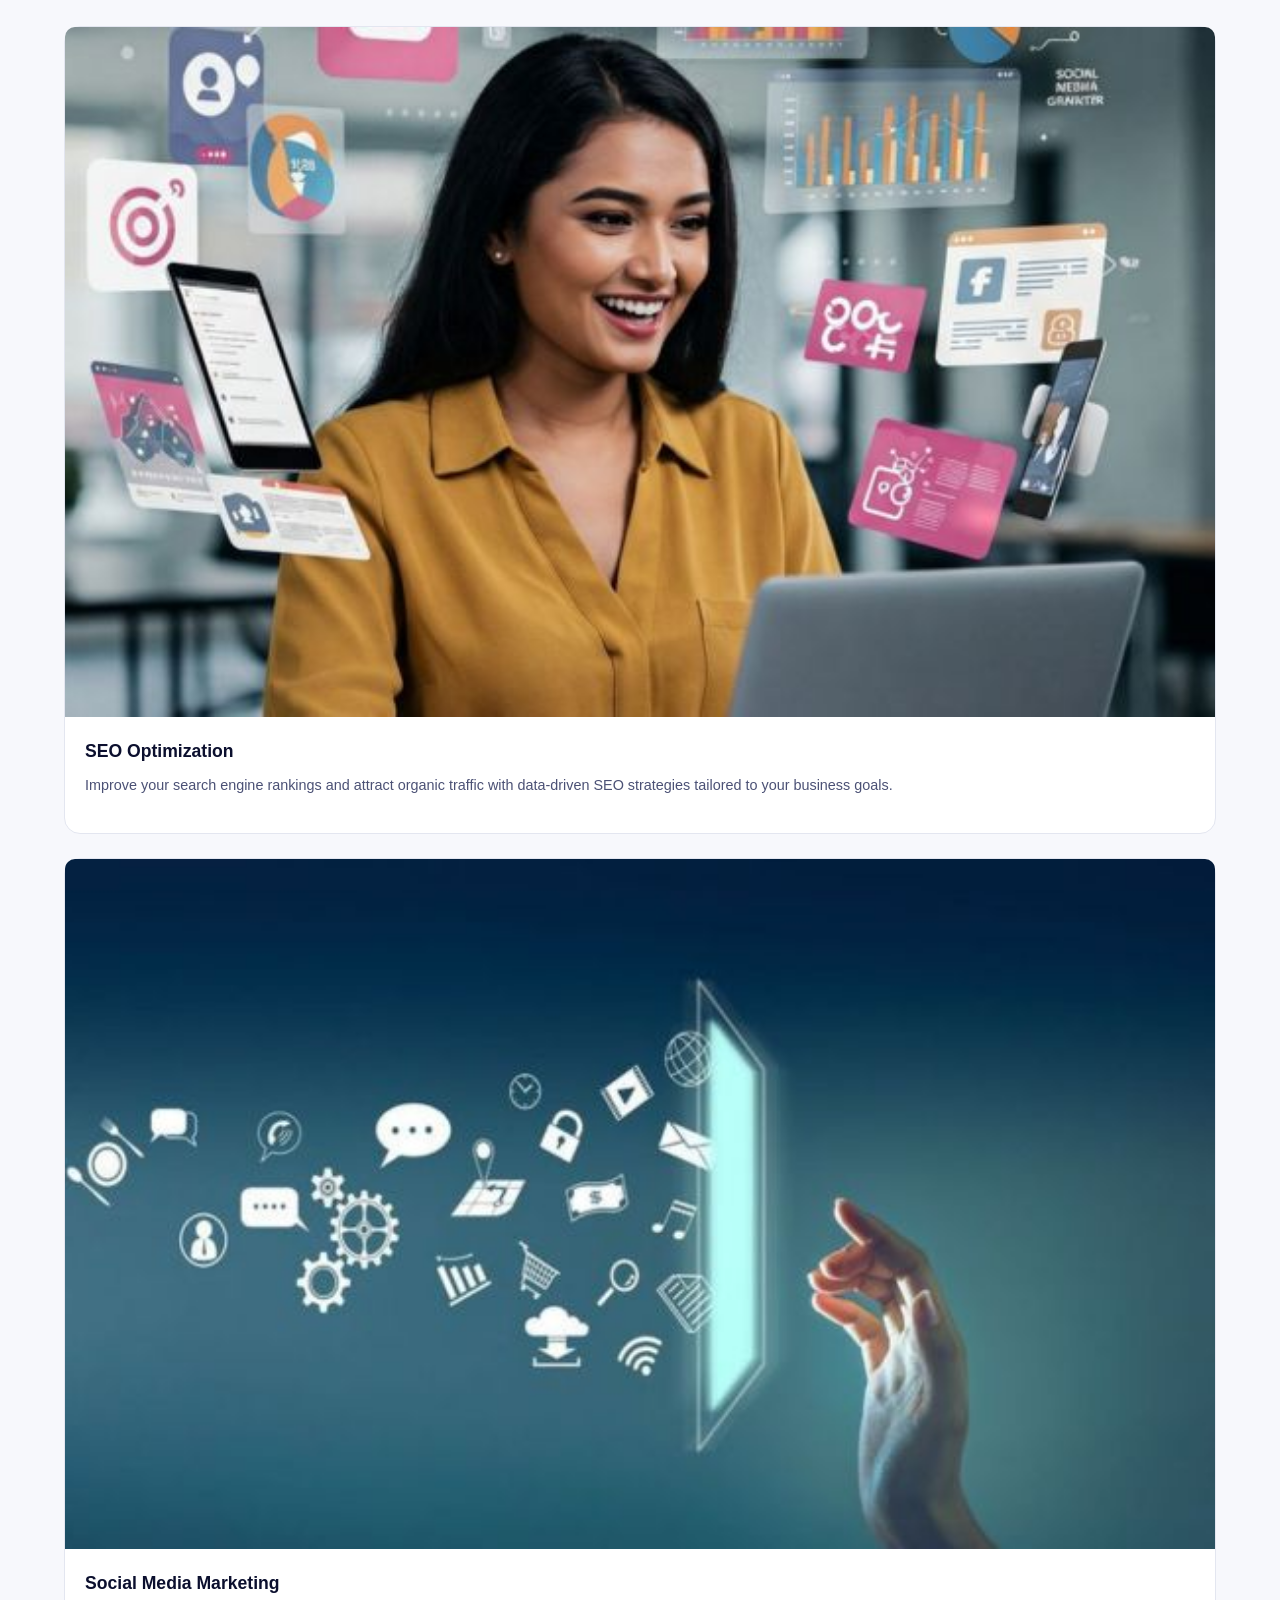
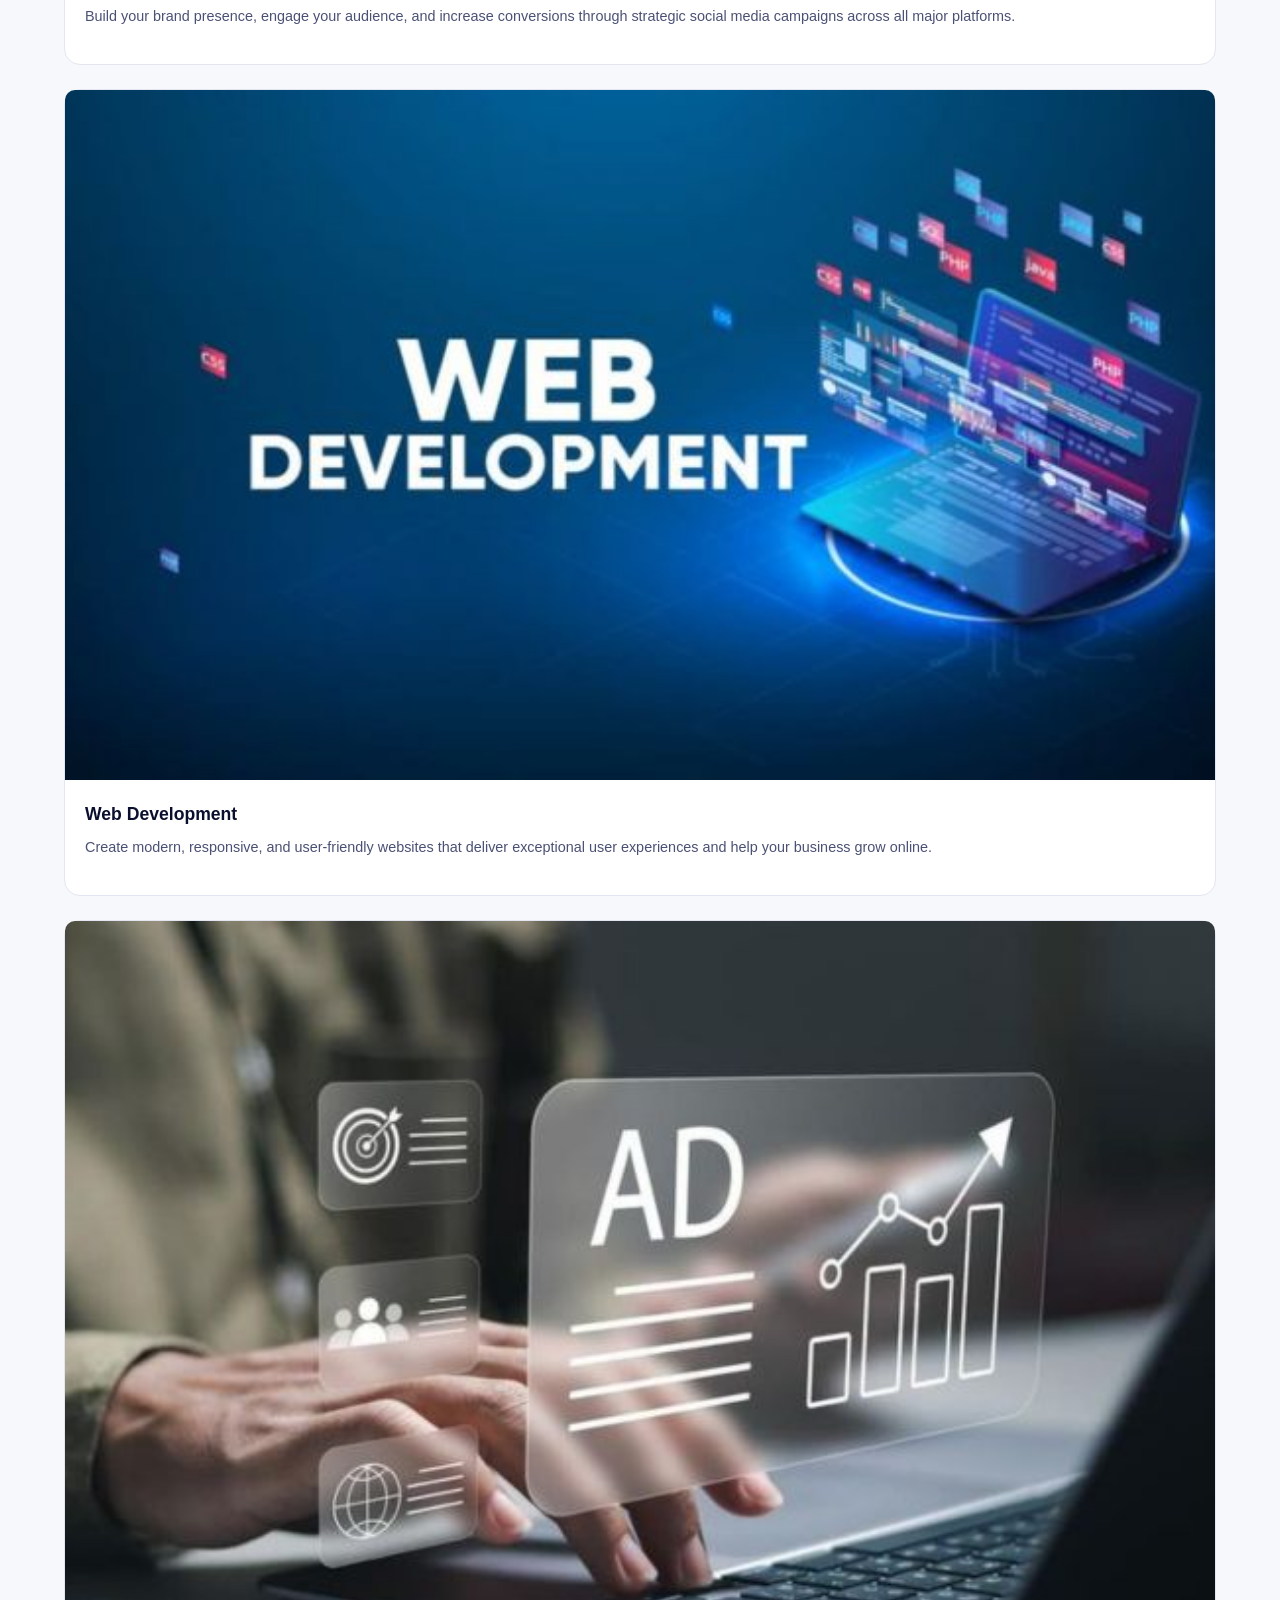
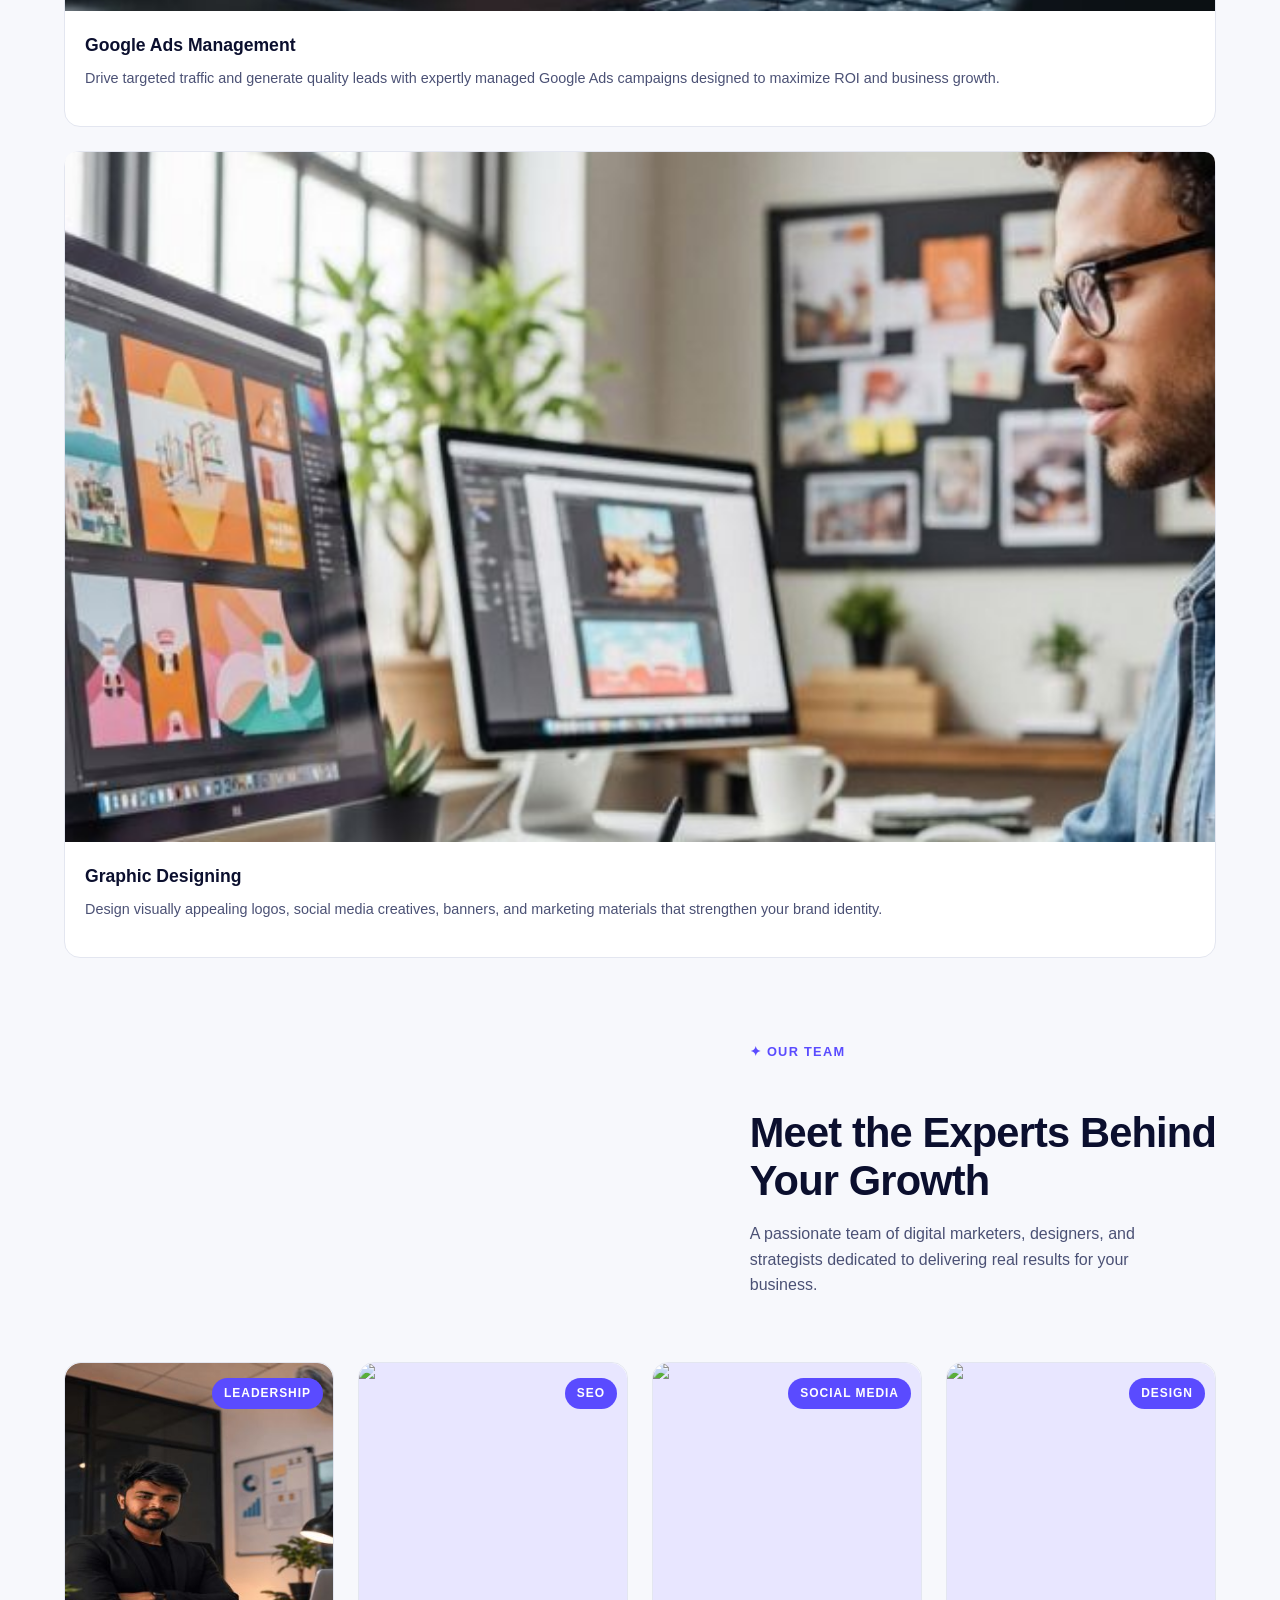
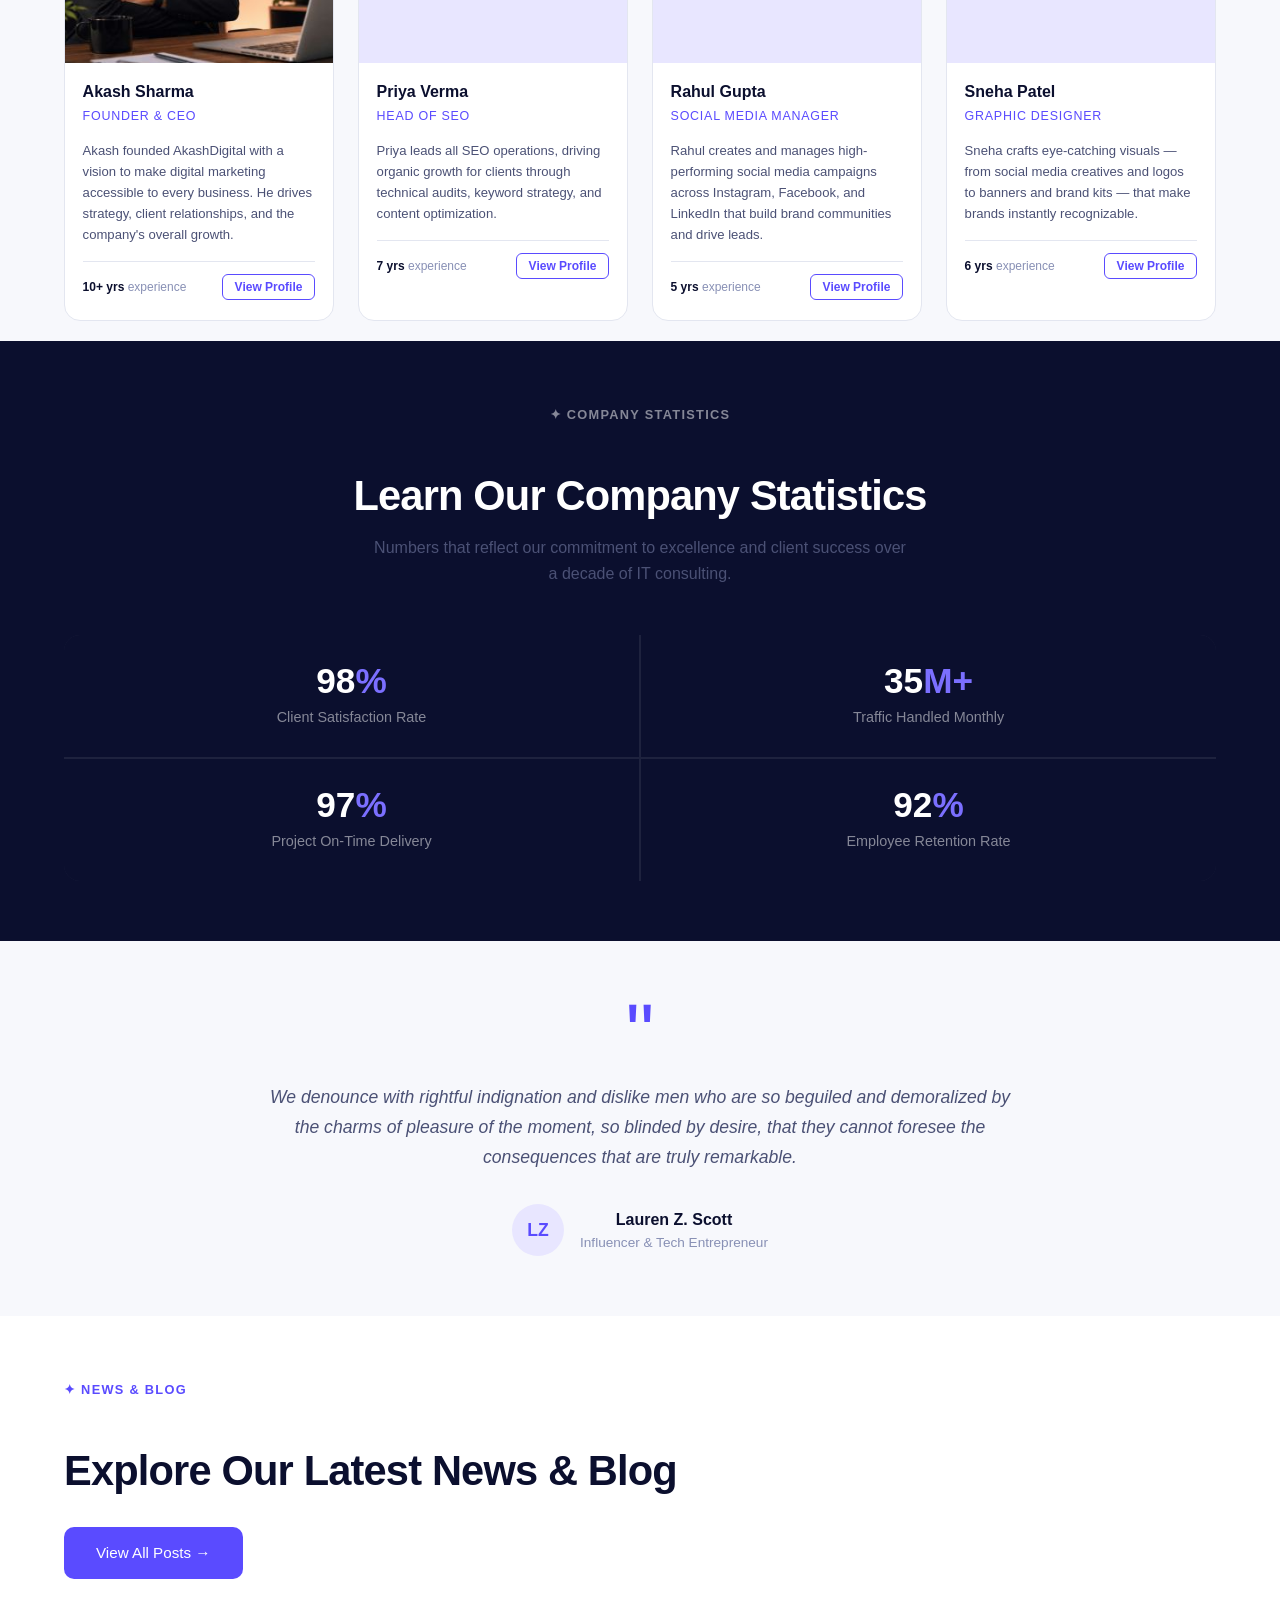
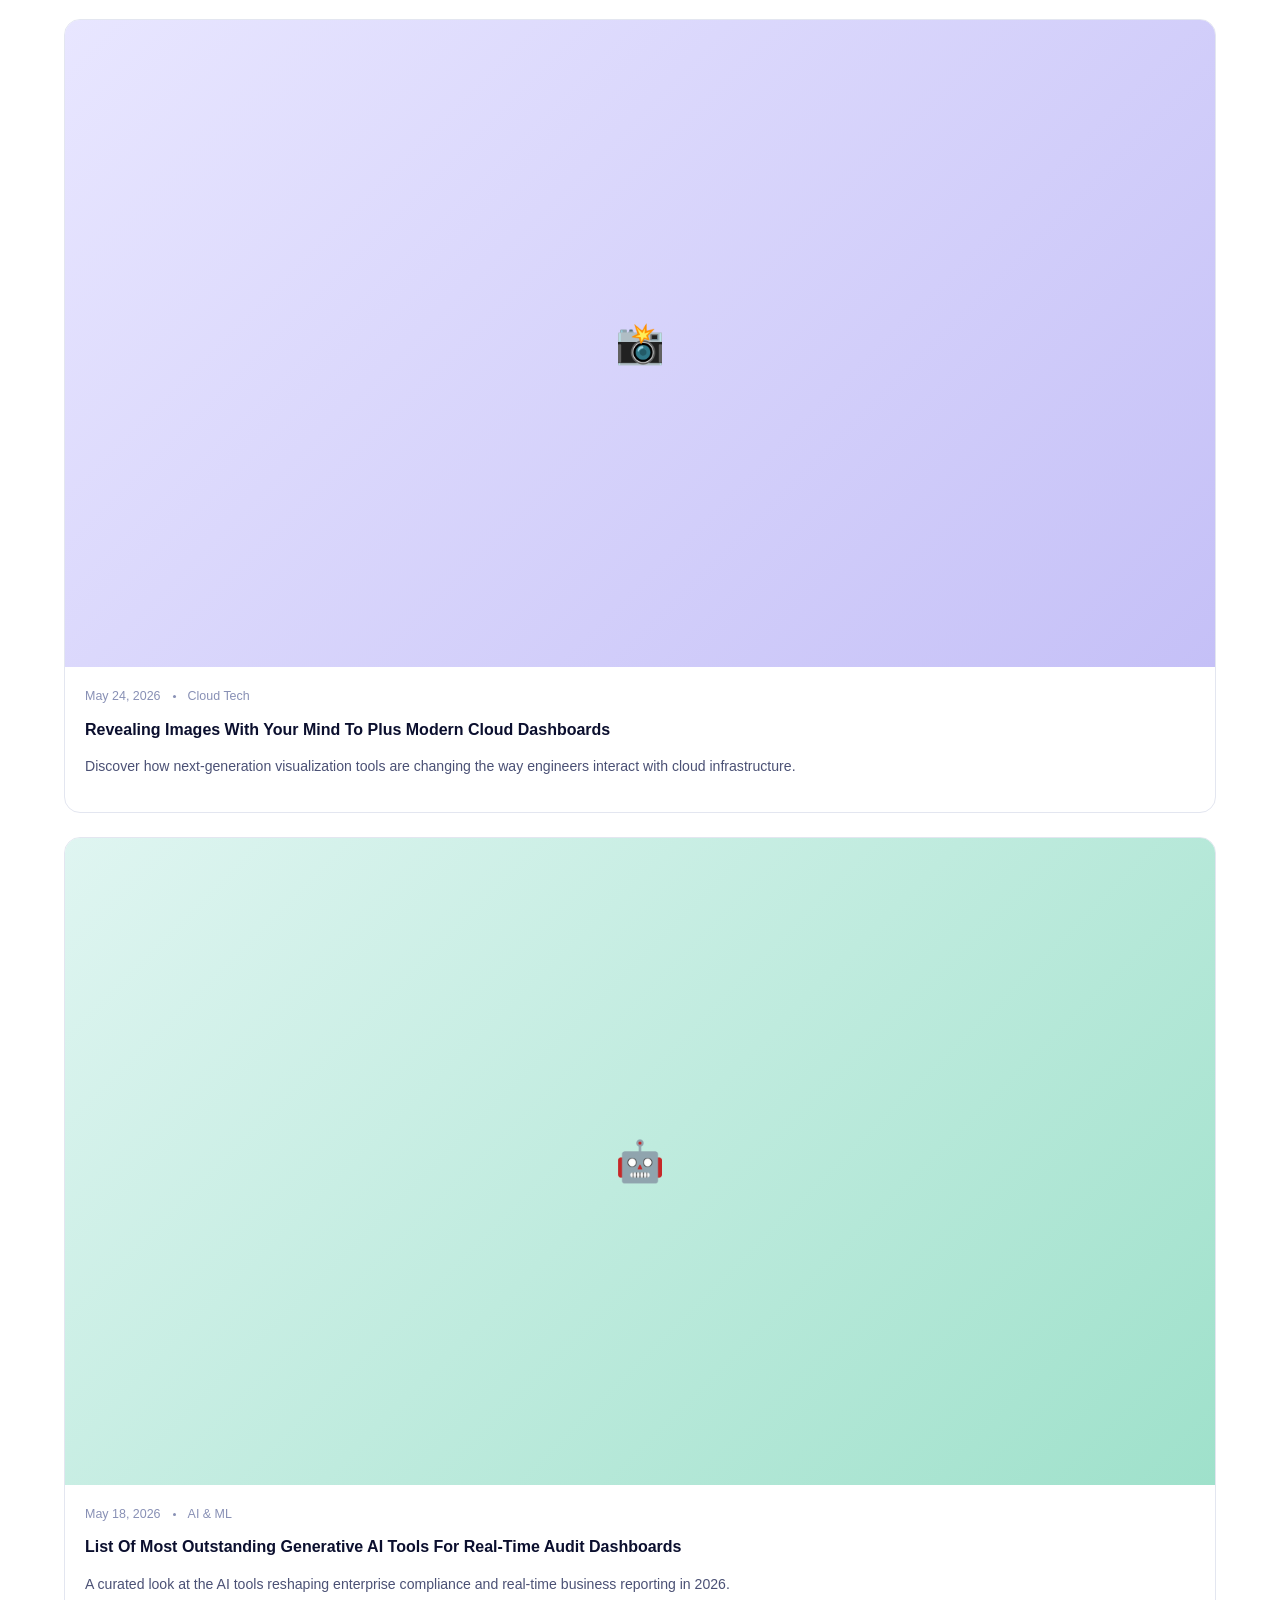
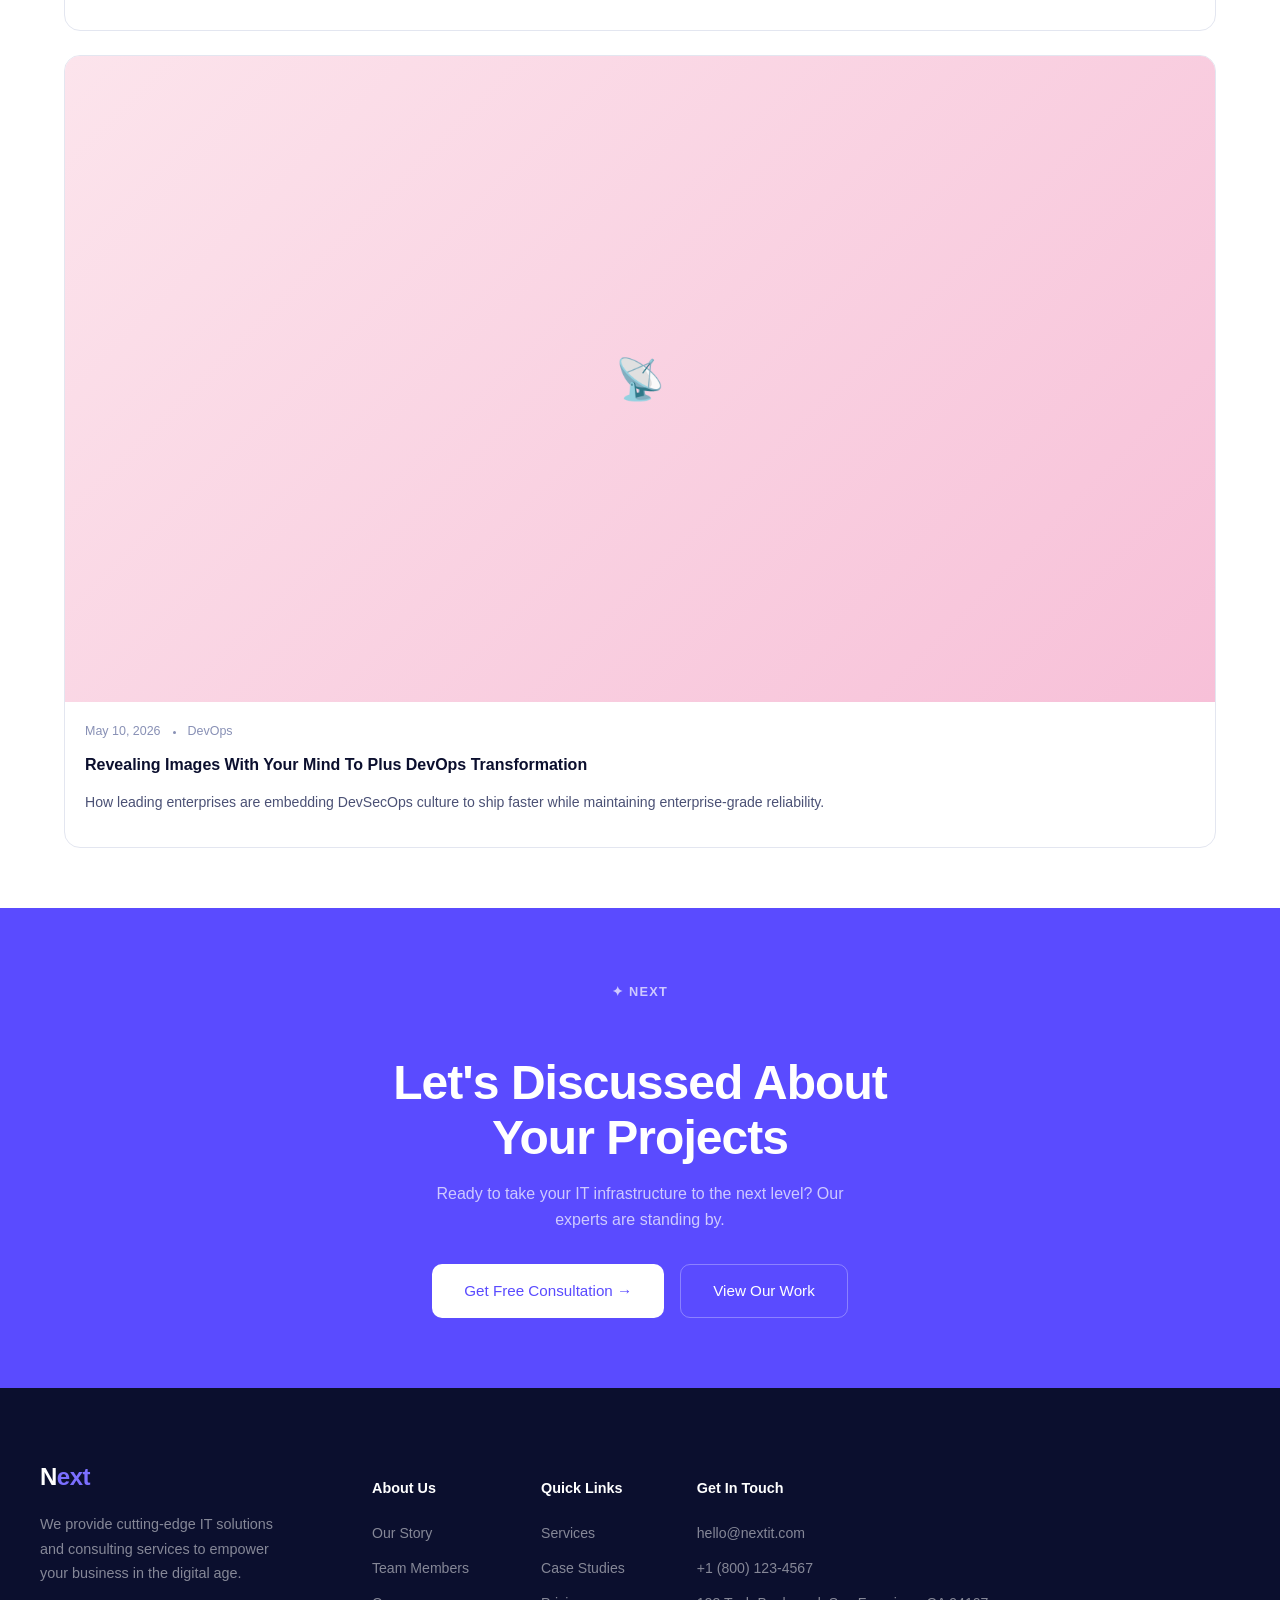
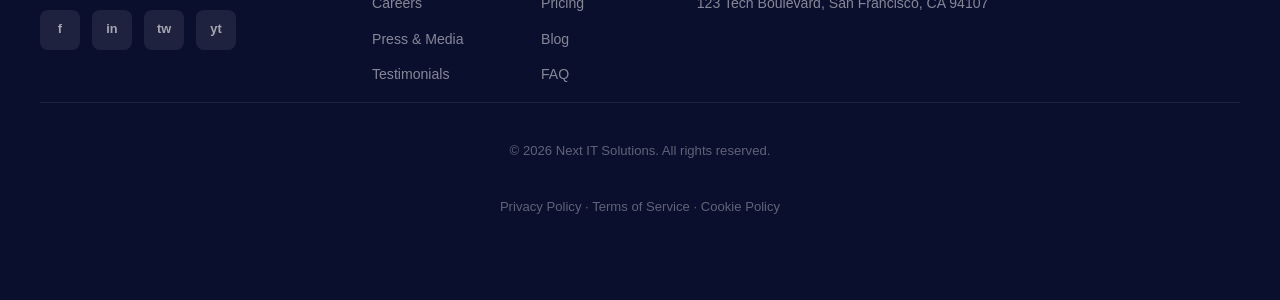
==== commit 9803a995: "Add files via upload" ====
--- a/index.html
+++ b/index.html
@@ -4,8 +4,9 @@
 <meta charset="UTF-8">
 <meta name="viewport" content="width=device-width, initial-scale=1.0">
 <title>Akash Digital — digital marketing</title>
-<link href="https://fonts.googleapis.com/css2?family=Syne:wght@400;500;600;700;800&family=DM+Sans:ital,wght@0,300;0,400;0,500;1,300&display=swap" rel="stylesheet">
+
  <link rel="stylesheet" href="style.css">
+	<meta name="viewport" content="width=device-width, initial-scale=1.0">
 
 </head>
 <body>
@@ -46,7 +47,7 @@
 <!-- HERO -->
 <section class="hero" style="padding-top:100px;">
   <div class="hero-content">
-   <div class="hero-badge">Akash Rajput Digital Marketing Solutions</div>
+   <div class="hero-badge">Akash  Digital Marketing Solutions</div>
 
 <h1 class="hero-title">
   Grow Your <span class="highlight">Business Online</span><br>
@@ -89,39 +90,70 @@
 <section>
   <div class="about-grid">
     <div class="about-img-wrap">
-      <div class="about-img-placeholder">
-      <img src="image/background.jpg" class="about-img-wrap">
+      <div class="about-gallery">
+        <div class="gallery-item item-1">
+          <img src="image/background.jpg" alt="Digital Marketing" class="gallery-img">
+        </div>
+        <div class="gallery-item item-2">
+          <img src="image/seo.jpg" alt="SEO Services" class="gallery-img">
+        </div>
+        <div class="gallery-item item-3">
+          <img src="image/social-media-marketing.jpg" alt="Social Media" class="gallery-img">
+        </div>
+        <div class="gallery-item item-4">
+          <img src="image/web-devolopment.jpg" alt="Web Development" class="gallery-img">
+        </div>
       </div>
       <div class="about-badge">
         <div class="about-badge-num">10+</div>
-        <div class="about-badge-text">Years of marketing  Excellence</div>
-      </div>
-    </div>
-    <div style="padding-left:0;">
-     <div class="section-label">✦ About Company</div>
-
-<h2 class="section-title">
-  Growing Businesses Through Smart Digital Marketing
-</h2>
-
-<p class="section-sub">
-  Akash Digital is a results-driven digital marketing company dedicated to helping businesses build a strong online presence. We specialize in website design, SEO, social media marketing, and digital branding solutions that increase visibility, generate leads, and drive business growth.
-</p>
-
-<ul class="check-list">
-  <li><div class="check-icon"></div>Professional and responsive website design services</li>
-  
-  <li><div class="check-icon"></div>Search Engine Optimization (SEO) to improve Google rankings</li>
-  
-  <li><div class="check-icon"></div>Social Media Marketing and management for business growth</li>
-  
-  <li><div class="check-icon"></div>Customized digital marketing strategies for every business</li>
-  
-  <li><div class="check-icon"></div>Brand promotion and lead generation campaigns</li>
-  
-  <li><div class="check-icon"></div>Dedicated support and performance-focused solutions</li>
-</ul>
-      <a href="#" class="btn-primary">Learn More →</a>
+        <div class="about-badge-text">Years of Excellence</div>
+      </div>
+      <div class="about-floating-card">
+        <div class="floating-icon">✅</div>
+        <div class="floating-text">Trusted by 500+ Clients</div>
+      </div>
+    </div>
+    <div class="about-content">
+      <div class="section-label">✦ About Us</div>
+      <h2 class="section-title">
+        Transforming Businesses with <span class="highlight">Digital Excellence</span>
+      </h2>
+      <p class="section-sub about-desc">
+        Akash Digital is a forward-thinking digital marketing agency dedicated to helping businesses thrive online. We combine creativity, data, and technology to deliver exceptional results that drive growth and build lasting brands.
+      </p>
+      
+      <div class="about-features">
+        <div class="feature-item">
+          <div class="feature-icon">🚀</div>
+          <div class="feature-content">
+            <div class="feature-title">Proven Results</div>
+            <div class="feature-desc">Delivering measurable growth for businesses of all sizes</div>
+          </div>
+        </div>
+        <div class="feature-item">
+          <div class="feature-icon">💡</div>
+          <div class="feature-content">
+            <div class="feature-title">Expert Team</div>
+            <div class="feature-desc">Skilled professionals with years of industry experience</div>
+          </div>
+        </div>
+        <div class="feature-item">
+          <div class="feature-icon">🎯</div>
+          <div class="feature-content">
+            <div class="feature-title">Custom Strategies</div>
+            <div class="feature-desc">Tailored solutions for your unique business needs</div>
+          </div>
+        </div>
+        <div class="feature-item">
+          <div class="feature-icon">🤝</div>
+          <div class="feature-content">
+            <div class="feature-title">Client Focused</div>
+            <div class="feature-desc">Your success is our top priority</div>
+          </div>
+        </div>
+      </div>
+
+      <a href="#" class="btn-primary">Get Started Today →</a>
     </div>
   </div>
 </section>
@@ -134,82 +166,765 @@
   </div>
   <div class="services-grid">
     <div class="service-card">
-      <div class="service-img"><img src="image/seo.jpg"<div class="service-img-placeholder blue">☁️</div> </div>
-     
-<div class="service-title">SEO Optimization</div>
-<div class="service-desc">
-Improve your search engine rankings and attract organic traffic with data-driven SEO strategies tailored to your business goals.
+      <div class="service-img">
+        <img src="image/seo.jpg" alt="SEO Optimization" class="service-card-img">
+      </div>
+      <div style="padding: 1.25rem;">
+        <div class="service-title">SEO Optimization</div>
+        <div class="service-desc">
+          Improve your search engine rankings and attract organic traffic with data-driven SEO strategies tailored to your business goals.
+        </div>
+      </div>
+    </div>
+    <div class="service-card">
+      <div class="service-img">
+        <img src="image/social-media-marketing.jpg" alt="Social Media Marketing" class="service-card-img">
+      </div>
+      <div style="padding: 1.25rem;">
+        <div class="service-title">Social Media Marketing</div>
+        <div class="service-desc">
+          Build your brand presence, engage your audience, and increase conversions through strategic social media campaigns across all major platforms.
+        </div>
+      </div>
+    </div>
+    <div class="service-card">
+      <div class="service-img">
+        <img src="image/web-devolopment.jpg" alt="Web Development" class="service-card-img">
+      </div>
+      <div style="padding: 1.25rem;">
+        <div class="service-title">Web Development</div>
+        <div class="service-desc">
+          Create modern, responsive, and user-friendly websites that deliver exceptional user experiences and help your business grow online.
+        </div>
+      </div>
+    </div>
+    <div class="service-card">
+      <div class="service-img">
+        <img src="image/google-ads.jpg" alt="Google Ads Management" class="service-card-img">
+      </div>
+      <div style="padding: 1.25rem;">
+        <div class="service-title">Google Ads Management</div>
+        <div class="service-desc">
+          Drive targeted traffic and generate quality leads with expertly managed Google Ads campaigns designed to maximize ROI and business growth.
+        </div>
+      </div>
+    </div>
+    <div class="service-card">
+      <div class="service-img">
+        <img src="image/graphics.jpg" alt="Graphic Designing" class="service-card-img">
+      </div>
+      <div style="padding: 1.25rem;">
+        <div class="service-title">Graphic Designing</div>
+        <div class="service-desc">
+          Design visually appealing logos, social media creatives, banners, and marketing materials that strengthen your brand identity.
+        </div>
+      </div>
+    </div>
+  </div>
+</section>
+
+
+
+
+
+<!-- TEAM -->
+
+ 
+<!-- ══════════════════════════════════════════════
+     TEAM SECTION — paste this where <!-- TEAM -->
+    
+
+<!-- TEAM CSS — add to your style.css OR keep here in a <style> block -->
+<style>
+  /* ── TEAM SECTION ── */
+  .team-section {
+    background: var(--off-white);
+    padding: 20px 5vw;
+  }
+	
+
+  .team-section-header {
+    display: flex;
+    justify-content: space-between;
+    align-items: flex-end;
+    margin-bottom: 3rem;
+    gap: 1rem;
+  }
+
+  .team-section-header .section-sub {
+    max-width: 420px;
+    margin-top: 0.75rem;
+  }
+
+  /* Filter tabs */
+  .team-filters {
+    display: flex;
+    gap: 8px;
+    flex-wrap: wrap;
+    margin-bottom: 2.5rem;
+  }
+
+  .team-filter-btn {
+    font-family: 'DM Sans', sans-serif;
+    font-size: 0.8rem;
+    font-weight: 500;
+    padding: 0.45rem 1.1rem;
+    border-radius: 100px;
+    border: 1.5px solid var(--border);
+    background: transparent;
+    color: var(--text-mid);
+    cursor: pointer;
+    transition: all 0.2s;
+    letter-spacing: 0.01em;
+  }
+
+  .team-filter-btn:hover {
+    border-color: var(--violet);
+    color: var(--violet);
+  }
+
+  .team-filter-btn.active {
+    background: var(--violet);
+    border-color: var(--violet);
+    color: #fff;
+  }
+
+  /* Grid */
+  .team-grid {
+    display: grid;
+    grid-template-columns: repeat(4, 1fr);
+    gap: 1.5rem;
+  }
+
+  /* Card */
+  .team-card {
+    background: var(--card-bg);
+    border-radius: var(--radius);
+    border: 1.5px solid var(--border);
+    overflow: hidden;
+    transition: all 0.25s;
+    cursor: pointer;
+    position: relative;
+  }
+
+  .team-card:hover {
+    border-color: var(--violet);
+    box-shadow: 0 12px 40px rgba(90,75,255,0.1);
+    transform: translateY(-4px);
+  }
+
+  .team-card.hidden {
+    display: none;
+  }
+
+  /* Avatar area */
+  .team-img {
+    width: 100%;
+    aspect-ratio: 1 / 1;
+    background: var(--violet-dim);
+    display: flex;
+    align-items: center;
+    justify-content: center;
+    font-family: 'Syne', sans-serif;
+    font-weight: 800;
+    font-size: 0rem;
+    color: var(--violet);
+    position: relative;
+    overflow: hidden;
+    transition: background 0.25s;
+  }
+
+  .team-card:hover .team-img {
+    background: #dbd8ff;
+  }
+
+  /* Dept pill overlaid on avatar */
+  .team-dept-pill {
+    position: absolute;
+    top: 10px;
+    right: 10px;
+    font-size: 0.68rem;
+    font-weight: 600;
+    letter-spacing: 0.08em;
+    text-transform: uppercase;
+    padding: 4px 10px;
+    border-radius: 100px;
+    background: rgba(11,15,46,0.75);
+    color: rgba(255,255,255,0.85);
+    backdrop-filter: blur(4px);
+  }
+
+  /* Social icons — hidden until hover */
+  .team-socials {
+    position: absolute;
+    bottom: 10px;
+    left: 0;
+    right: 0;
+    display: flex;
+    justify-content: center;
+    gap: 8px;
+    opacity: 0;
+    transform: translateY(6px);
+    transition: all 0.25s;
+  }
+
+  .team-card:hover .team-socials {
+    opacity: 1;
+    transform: translateY(0);
+  }
+
+  .team-social-btn {
+    width: 30px;
+    height: 30px;
+    border-radius: 50%;
+    background: rgba(255,255,255,0.95);
+    border: none;
+    display: flex;
+    align-items: center;
+    justify-content: center;
+    font-family: 'DM Sans', sans-serif;
+    font-size: 0.7rem;
+    font-weight: 700;
+    color: var(--violet);
+    cursor: pointer;
+    transition: background 0.15s;
+    text-decoration: none;
+  }
+
+  .team-social-btn:hover {
+    background: var(--violet);
+    color: #fff;
+  }
+
+  /* Card body */
+  .team-card-body {
+    padding: 1rem 1.1rem 1.2rem;
+  }
+
+  .team-name {
+    font-family: 'Syne', sans-serif;
+    font-weight: 700;
+    font-size: 1rem;
+    color: var(--text-dark);
+    margin-bottom: 3px;
+  }
+
+  .team-role {
+    font-size: 0.78rem;
+    font-weight: 500;
+    color: var(--violet);
+    letter-spacing: 0.06em;
+    text-transform: uppercase;
+    margin-bottom: 0.7rem;
+  }
+
+  .team-bio {
+    font-size: 0.82rem;
+    color: var(--text-mid);
+    line-height: 1.6;
+    margin-bottom: 1rem;
+    font-weight: 300;
+  }
+
+  .team-card-footer {
+    border-top: 1px solid var(--border);
+    padding-top: 0.75rem;
+    display: flex;
+    align-items: center;
+    justify-content: space-between;
+  }
+
+  .team-exp {
+    font-size: 0.75rem;
+    color: var(--text-light);
+  }
+
+  .team-exp strong {
+    color: var(--text-dark);
+    font-weight: 600;
+  }
+
+  .team-profile-btn {
+    font-family: 'DM Sans', sans-serif;
+    font-size: 0.75rem;
+    font-weight: 600;
+    padding: 5px 12px;
+    border-radius: 6px;
+    border: 1.5px solid var(--violet);
+    color: var(--violet);
+    background: transparent;
+    cursor: pointer;
+    transition: all 0.2s;
+  }
+
+  .team-profile-btn:hover {
+    background: var(--violet);
+    color: #fff;
+  }
+
+  /* ── MODAL ── */
+  .team-modal-backdrop {
+    display: none;
+    position: fixed;
+    inset: 0;
+    background: rgba(11,15,46,0.65);
+    z-index: 300;
+    align-items: center;
+    justify-content: center;
+    padding: 24px;
+  }
+
+  .team-modal-backdrop.open {
+    display: flex;
+  }
+
+  .team-modal {
+    background: #fff;
+    border-radius: var(--radius);
+    max-width: 480px;
+    width: 100%;
+    overflow: hidden;
+    animation: teamModalIn 0.28s cubic-bezier(0.34,1.46,0.64,1);
+    position: relative;
+  }
+
+  @keyframes teamModalIn {
+    from { opacity: 0; transform: scale(0.9) translateY(16px); }
+    to   { opacity: 1; transform: scale(1)   translateY(0); }
+  }
+
+  .team-modal-top {
+    background: var(--navy);
+    padding: 2rem 2rem 1.5rem;
+    display: flex;
+    align-items: center;
+    gap: 1.25rem;
+  }
+
+  .team-modal-close {
+    position: absolute;
+    top: 14px;
+    right: 14px;
+    width: 28px;
+    height: 28px;
+    border-radius: 50%;
+    border: 1px solid rgba(255,255,255,0.2);
+    background: transparent;
+    color: rgba(255,255,255,0.7);
+    font-size: 1.1rem;
+    line-height: 1;
+    cursor: pointer;
+    display: flex;
+    align-items: center;
+    justify-content: center;
+    transition: all 0.2s;
+  }
+
+  .team-modal-close:hover {
+    background: rgba(255,255,255,0.1);
+    color: #fff;
+  }
+
+  .team-modal-avatar {
+    width: 68px;
+    height: 68px;
+    border-radius: 50%;
+    background: var(--violet-dim);
+    display: flex;
+    align-items: center;
+    justify-content: center;
+    font-family: 'Syne', sans-serif;
+    font-weight: 800;
+    font-size: 1.5rem;
+    color: var(--violet);
+    flex-shrink: 0;
+    border: 2px solid rgba(90,75,255,0.3);
+  }
+
+  .team-modal-name {
+    font-family: 'Syne', sans-serif;
+    font-weight: 700;
+    font-size: 1.15rem;
+    color: #fff;
+    margin-bottom: 3px;
+  }
+
+  .team-modal-role {
+    font-size: 0.75rem;
+    font-weight: 600;
+    color: var(--violet-light);
+    letter-spacing: 0.08em;
+    text-transform: uppercase;
+  }
+
+  .team-modal-body {
+    padding: 1.5rem 2rem 1.75rem;
+  }
+
+  .team-modal-bio {
+    font-size: 0.9rem;
+    line-height: 1.7;
+    color: var(--text-mid);
+    margin-bottom: 1.25rem;
+    font-weight: 300;
+  }
+
+  .team-modal-stats {
+    display: grid;
+    grid-template-columns: repeat(3, 1fr);
+    gap: 10px;
+    margin-bottom: 1.5rem;
+  }
+
+  .team-modal-stat {
+    background: var(--off-white);
+    border-radius: var(--radius-sm);
+    padding: 0.9rem 0.75rem;
+    text-align: center;
+  }
+
+  .team-modal-stat-num {
+    font-family: 'Syne', sans-serif;
+    font-size: 1.3rem;
+    font-weight: 800;
+    color: var(--violet);
+    line-height: 1;
+    margin-bottom: 4px;
+  }
+
+  .team-modal-stat-label {
+    font-size: 0.68rem;
+    font-weight: 600;
+    letter-spacing: 0.08em;
+    text-transform: uppercase;
+    color: var(--text-light);
+  }
+
+  .team-modal-skills {
+    display: flex;
+    flex-wrap: wrap;
+    gap: 6px;
+    margin-bottom: 1.5rem;
+  }
+
+  .team-skill-tag {
+    font-size: 0.75rem;
+    font-weight: 500;
+    padding: 4px 12px;
+    border-radius: 100px;
+    background: var(--violet-dim);
+    color: var(--violet);
+    border: 1px solid rgba(90,75,255,0.2);
+  }
+
+  .team-modal-actions {
+    display: flex;
+    gap: 10px;
+  }
+
+  .team-modal-actions .btn-primary {
+    flex: 1;
+    justify-content: center;
+    font-size: 0.88rem;
+    padding: 0.75rem 1rem;
+  }
+
+  .team-modal-actions .btn-outline-dark {
+    font-family: 'DM Sans', sans-serif;
+    font-size: 0.88rem;
+    font-weight: 500;
+    padding: 0.75rem 1.25rem;
+    border-radius: var(--radius-sm);
+    border: 1.5px solid var(--border);
+    background: transparent;
+    color: var(--text-dark);
+    cursor: pointer;
+    transition: all 0.2s;
+  }
+
+  .team-modal-actions .btn-outline-dark:hover {
+    border-color: var(--text-dark);
+    background: var(--off-white);
+  }
+	.team-img{
+    position:relative;
+    width:100%;
+    height:300px;
+    overflow:hidden;
+    border-radius:16px 16px 0 0;
+}
+
+.team-img img{
+    width:100%;
+    height:100%;
+    object-fit:cover;
+    display:block;
+}
+
+.team-dept-pill{
+    position:absolute;
+    top:15px;
+    
+    background:#5a4bff;
+    color:#fff;
+    padding:6px 12px;
+    border-radius:20px;
+    font-size:12px;
+}
+
+  /* ── RESPONSIVE ── */
+  @media (max-width: 1024px) {
+    .team-grid { grid-template-columns: repeat(2, 1fr); }
+  }
+
+  @media (max-width: 768px) {
+    .team-section-header { flex-direction: column; align-items: flex-start; }
+    .team-grid { grid-template-columns: repeat(2, 1fr); gap: 1rem; }
+    .team-modal-stats { grid-template-columns: repeat(3, 1fr); }
+  }
+
+ /* MOBILE SLIDER */
+@media (max-width: 768px) {
+
+  .team-grid{
+    display:flex;
+    overflow-x:auto;
+    scroll-snap-type:x mandatory;
+    gap:15px;
+    padding-bottom:10px;
+
+    -ms-overflow-style:none;
+    scrollbar-width:none;
+  }
+
+  .team-grid::-webkit-scrollbar{
+    display:none;
+  }
+
+  .team-card{
+    min-width:100%;
+    flex:0 0 100%;
+    scroll-snap-align:center;
+  }
+
+  .team-img{
+    height:280px;
+  }
+
+  .team-section-header{
+    flex-direction:column;
+    align-items:flex-start;
+  }
+}
+	.team-grid{
+    scroll-behavior:smooth;
+    touch-action:pan-x;
+}
+	
+</style>
+
+<!-- ══════════════ TEAM HTML ══════════════ -->
+<section class="team-section" id="team">
+  <div class="team-section-header">
+    <div>
+      <div class="section-label">✦ Our Team</div>
+      <h2 class="section-title">Meet the Experts Behind<br>Your Growth</h2>
+      <p class="section-sub">A passionate team of digital marketers, designers, and strategists dedicated to delivering real results for your business.</p>
+    </div>
+    
+  </div>
+
+  <!-- Filter tabs -->
+  
+  <!-- Cards -->
+  <div class="team-grid" id="teamGrid">
+    <!-- Cards injected by JS -->
+  </div>
+</section>
+
+<!-- Modal -->
+<div class="team-modal-backdrop" id="teamModalBackdrop">
+  <div class="team-modal" id="teamModal">
+    <button class="team-modal-close" id="teamModalClose" aria-label="Close">✕</button>
+    <div class="team-modal-top">
+      <div class="team-modal-avatar" id="tmAvatar"></div>
+      <div>
+        <div class="team-modal-name" id="tmName"></div>
+        <div class="team-modal-role" id="tmRole"></div>
+      </div>
+    </div>
+    <div class="team-modal-body">
+      <p class="team-modal-bio" id="tmBio"></p>
+      <div class="team-modal-stats" id="tmStats"></div>
+      <div class="team-modal-skills" id="tmSkills"></div>
+      <div class="team-modal-actions">
+        <a id="tmContact" href="https://docs.google.com/forms/d/e/1FAIpQLSccIBVsFiqEyJVF1X9jM4MPDNVWLl92zFXgMLplhu-NSsnkiw/viewform?usp=publish-editor" class="btn-primary">Contact Us →</a>
+        <button class="btn-outline-dark" id="teamModalCloseBtn">Close</button>
+      </div>
+    </div>
+  </div>
 </div>
-  <div class="services-grid">
-    <div class="service-card">
-      <div class="service-img"><img src="image/social-media-marketing.jpg"<div class="service-img-placeholder blue">☁️</div> </div>
-     
-     <div class="service-title">Social Media Marketing</div>
-<div class="service-desc">
-Build your brand presence, engage your audience, and increase conversions through strategic social media campaigns across all major platforms.
-</div>
-  <div class="services-grid">
-    <div class="service-card">
-      <div class="service-img"><img src= "image/web-devolopment.jpg"<div class="service-img-placeholder blue">☁️</div> </div>
-     
-     <div class="service-title">Web Development</div>
-<div class="service-desc">
-Create modern, responsive, and user-friendly websites that deliver exceptional user experiences and help your business grow online.
-</div>
-  <div class="services-grid">
-    <div class="service-card">
-      <div class="service-img"><img src= "image/google-ads.jpg"<div class="service-img-placeholder blue">☁️</div> </div>
-     <div class="service-title">Google Ads Management</div>
-<div class="service-desc">
-Drive targeted traffic and generate quality leads with expertly managed Google Ads campaigns designed to maximize ROI and business growth.
-</div>
+
+
+<!-- ══════════════ TEAM JS ══════════════ -->
+<script>
+(function () {
+  /* ── Team data — edit names, roles, bios to match your real team ── */
+  const team = [
+    {
+      name: "Akash Sharma",
+      initials: "AS",
+	  image: "image/team1.jpg",
+      role: "Founder & CEO",
+      dept: "leadership",
+      deptLabel: "Leadership",
+      exp: "10+ yrs",
+      bio: "Akash founded AkashDigital with a vision to make digital marketing accessible to every business. He drives strategy, client relationships, and the company's overall growth.",
+      fullBio: "With over a decade of experience in digital marketing and brand building, Akash has helped 100+ businesses grow their online presence. He specialises in crafting holistic digital strategies that combine SEO, paid media, and content to deliver measurable ROI.",
+      stats: [
+        { num: "100+", label: "Clients" },
+        { num: "10+", label: "Years Exp." },
+        { num: "3k+", label: "Leads Gen." }
+      ],
+      skills: ["Digital Strategy", "SEO", "Google Ads", "Brand Building", "Leadership"]
+    },
+    {
+      name: "Priya Verma",
+      initials: "PV",
+      role: "Head of SEO",
+      dept: "seo",
+      deptLabel: "SEO",
+      exp: "7 yrs",
+      bio: "Priya leads all SEO operations, driving organic growth for clients through technical audits, keyword strategy, and content optimization.",
+      fullBio: "Priya is a certified SEO expert with deep expertise in on-page, off-page, and technical SEO. She has consistently delivered first-page Google rankings for clients across e-commerce, real estate, and healthcare verticals.",
+      stats: [
+        { num: "50+", label: "Sites Ranked" },
+        { num: "7", label: "Years Exp." },
+        { num: "85%", label: "Traffic Growth" }
+      ],
+      skills: ["Technical SEO", "Keyword Research", "Link Building", "Content SEO", "Google Analytics"]
+    },
+    {
+      name: "Rahul Gupta",
+      initials: "RG",
+      role: "Social Media Manager",
+      dept: "social",
+      deptLabel: "Social Media",
+      exp: "5 yrs",
+      bio: "Rahul creates and manages high-performing social media campaigns across Instagram, Facebook, and LinkedIn that build brand communities and drive leads.",
+      fullBio: "Rahul is a creative strategist with a passion for social storytelling. He manages multi-platform campaigns, content calendars, and paid social ads, helping brands build authentic communities and convert followers into customers.",
+      stats: [
+        { num: "40+", label: "Brands Managed" },
+        { num: "5", label: "Years Exp." },
+        { num: "2M+", label: "Reach/Month" }
+      ],
+      skills: ["Instagram Ads", "Facebook Ads", "Content Strategy", "Community Management", "Reels & Shorts"]
+    },
+    {
+      name: "Sneha Patel",
+      initials: "SP",
+      role: "Graphic Designer",
+      dept: "design",
+      deptLabel: "Design",
+      exp: "6 yrs",
+      bio: "Sneha crafts eye-catching visuals — from social media creatives and logos to banners and brand kits — that make brands instantly recognizable.",
+      fullBio: "Sneha is a visual communication specialist with expertise in brand identity design, motion graphics, and digital advertising creatives. Her work spans startups to established brands, always guided by a strong sense of aesthetics and storytelling.",
+      stats: [
+        { num: "200+", label: "Designs Done" },
+        { num: "6", label: "Years Exp." },
+        { num: "60+", label: "Brands" }
+      ],
+      skills: ["Adobe Photoshop", "Illustrator", "Canva Pro", "Brand Identity", "Motion Graphics"]
+    },
    
-  </div>
-  <div class="services-grid">
-    <div class="service-card">
-      <div class="service-img"><img src= "image/graphics.jpg"<div class="service-img-placeholder blue">☁️</div> </div>
-     <div class="service-title">Graphic Designing</div>
-<div class="service-desc">
-Design visually appealing logos, social media creatives, banners, and marketing materials that strengthen your brand identity.
-</div>
-   
-  </div>
-</section>
-
-<!-- DARK BANNER -->
-<div class="dark-banner" style="min-height:220px;">
-  <div class="banner-text">IT Consulting &nbsp;_&nbsp; Cloud Solutions &nbsp;_&nbsp; Web Development</div>
-  <button class="banner-play-btn" aria-label="Play video"></button>
-</div>
-
-<!-- TEAM -->
-<section>
-  <div style="display:flex;justify-content:space-between;align-items:flex-end;margin-bottom:2.5rem;flex-wrap:wrap;gap:1rem;" class="team-section-header">
-    <div>
-      <div class="section-label">✦ Team Members</div>
-      <h2 class="section-title">Meet Our Professional<br>Team Members</h2>
-    </div>
-    <a href="#" class="btn-primary">View All Members →</a>
-  </div>
-  <div class="team-grid">
-    <div class="team-card">
-      <div class="team-img">👩</div>
-      <div class="team-info"><div class="team-name">Angela R. Santino</div><div class="team-role">Lead Architect</div></div>
-    </div>
-    <div class="team-card">
-      <div class="team-img amber-bg">🧑</div>
-      <div class="team-info"><div class="team-name">Robert E. Whitmore</div><div class="team-role">Cloud Engineer</div></div>
-    </div>
-    <div class="team-card">
-      <div class="team-img teal-bg">👨</div>
-      <div class="team-info"><div class="team-name">Manuel R. Stitner</div><div class="team-role">Full-Stack Dev</div></div>
-    </div>
-    <div class="team-card">
-      <div class="team-img pink-bg">👩‍💼</div>
-      <div class="team-info"><div class="team-name">Jeremy M. Scott</div><div class="team-role">UX Director</div></div>
-    </div>
-  </div>
-</section>
+  ];
+
+  const initials = n => n.split(' ').map(w => w[0]).join('');
+  const grid = document.getElementById('teamGrid');
+  const backdrop = document.getElementById('teamModalBackdrop');
+
+  /* Build cards */
+  team.forEach((m, i) => {
+    const card = document.createElement('div');
+    card.className = 'team-card';
+    card.dataset.dept = m.dept;
+    card.dataset.index = i;
+    card.innerHTML = `
+      <div class="team-img">
+        ${m.initials}
+         <img src="${m.image}" alt="${m.name}">
+        <span class="team-dept-pill">${m.deptLabel}</span>
+        <div class="team-socials">
+          <a href="#" class="team-social-btn" title="LinkedIn">in</a>
+          <a href="#" class="team-social-btn" title="Twitter">𝕏</a>
+          <a href="#" class="team-social-btn" title="Email">@</a>
+        </div>
+      </div>
+      <div class="team-card-body">
+        <div class="team-name">${m.name}</div>
+        <div class="team-role">${m.role}</div>
+        <p class="team-bio">${m.bio}</p>
+        <div class="team-card-footer">
+          <span class="team-exp"><strong>${m.exp}</strong> experience</span>
+          <button class="team-profile-btn" data-index="${i}">View Profile</button>
+        </div>
+      </div>
+    `;
+    grid.appendChild(card);
+  });
+
+  /* Filter */
+  document.querySelectorAll('.team-filter-btn').forEach(btn => {
+    btn.addEventListener('click', () => {
+      document.querySelectorAll('.team-filter-btn').forEach(b => b.classList.remove('active'));
+      btn.classList.add('active');
+      const f = btn.dataset.filter;
+      document.querySelectorAll('.team-card').forEach(c => {
+        c.classList.toggle('hidden', f !== 'all' && c.dataset.dept !== f);
+      });
+    });
+  });
+
+  /* Modal */
+  function openModal(i) {
+    const m = team[i];
+    document.getElementById('tmAvatar').textContent = m.initials;
+    document.getElementById('tmName').textContent = m.name;
+    document.getElementById('tmRole').textContent = m.role;
+    document.getElementById('tmBio').textContent = m.fullBio;
+    document.getElementById('tmStats').innerHTML = m.stats.map(s =>
+      `<div class="team-modal-stat">
+        <div class="team-modal-stat-num">${s.num}</div>
+        <div class="team-modal-stat-label">${s.label}</div>
+      </div>`
+    ).join('');
+    document.getElementById('tmSkills').innerHTML = m.skills.map(s =>
+      `<span class="team-skill-tag">${s}</span>`
+    ).join('');
+    backdrop.classList.add('open');
+    document.body.style.overflow = 'hidden';
+  }
+
+  function closeModal() {
+    backdrop.classList.remove('open');
+    document.body.style.overflow = '';
+  }
+
+  document.addEventListener('click', e => {
+    const btn = e.target.closest('.team-profile-btn');
+    if (btn) { openModal(+btn.dataset.index); return; }
+    const card = e.target.closest('.team-card');
+    if (card && !e.target.closest('.team-social-btn') && !e.target.closest('.team-profile-btn')) {
+      openModal(+card.dataset.index);
+    }
+  });
+
+  document.getElementById('teamModalClose').addEventListener('click', closeModal);
+  document.getElementById('teamModalCloseBtn').addEventListener('click', closeModal);
+  backdrop.addEventListener('click', e => { if (e.target === backdrop) closeModal(); });
+  document.addEventListener('keydown', e => { if (e.key === 'Escape') closeModal(); });
+})();
+</script>
 
 <!-- STATS -->
 <section class="stats-section">
@@ -227,61 +942,10 @@
 </section>
 
 <!-- CASE STUDIES -->
-<section class="case-section">
-  <div class="case-header">
-    <div>
-      <div class="section-label">✦ Popular Case Study</div>
-      <h2 class="section-title" style="color:#fff;">Discover Our Popular Case Study<br>That We Globally Completes</h2>
-    </div>
-    <a href="#" class="btn-outline">View All Cases →</a>
-  </div>
-  <div class="case-grid">
-    <div class="case-card">
-      <div class="case-img c1">🏢</div>
-      <div class="case-content"><div class="case-tag">Cloud Migration</div><div class="case-title">How To Achieve More With Your Mid To Plus Enterprise Migration</div></div>
-    </div>
-    <div class="case-card">
-      <div class="case-img c2">📈</div>
-      <div class="case-content"><div class="case-tag">Strategy</div><div class="case-title">Strategies For Optimizing Future Results With Real-Time Analytics</div></div>
-    </div>
-    <div class="case-card">
-      <div class="case-img c3">🔐</div>
-      <div class="case-content"><div class="case-tag">Security</div><div class="case-title">Discover A Better Way Of Section Defining Streams Made</div></div>
-    </div>
-  </div>
-</section>
+
 
 <!-- PRICING -->
-<section>
-  <div class="pricing-header">
-    <div class="section-label" style="justify-content:center;">✦ Pricing Package</div>
-    <h2 class="section-title" style="text-align:center;">Popular Pricing For IT Consulting</h2>
-  </div>
-  <div class="pricing-grid">
-    <div class="pricing-card">
-      <div class="pricing-plan">Regular Plan</div>
-      <p style="font-size:0.85rem;color:var(--text-light);margin-bottom:0.5rem;">For small businesses & startups</p>
-      <div class="pricing-price"><span class="pricing-dollar">$</span><span class="pricing-amount">19</span><span class="pricing-period">/mo</span></div>
-      <ul class="pricing-features"><li>IT Consulting (Basic)</li><li>Digital Product Design</li><li>Machine Learning</li></ul>
-      <button class="pricing-btn">Choose Plan</button>
-    </div>
-    <div class="pricing-card popular">
-      <div class="popular-badge">Most Popular</div>
-      <div class="pricing-plan">Business Plan</div>
-      <p style="font-size:0.85rem;color:var(--text-light);margin-bottom:0.5rem;">For growing companies</p>
-      <div class="pricing-price"><span class="pricing-dollar">$</span><span class="pricing-amount">53</span><span class="pricing-period">/mo</span></div>
-      <ul class="pricing-features"><li>IT Consulting (Advanced)</li><li>Digital Product Design</li><li>Automation University</li><li>Craft Customer Support</li></ul>
-      <button class="pricing-btn filled">Choose Plan</button>
-    </div>
-    <div class="pricing-card">
-      <div class="pricing-plan">Professional Plan</div>
-      <p style="font-size:0.85rem;color:var(--text-light);margin-bottom:0.5rem;">For large enterprises</p>
-      <div class="pricing-price"><span class="pricing-dollar">$</span><span class="pricing-amount">99</span><span class="pricing-period">/mo</span></div>
-      <ul class="pricing-features"><li>IT Consulting (Full)</li><li>Digital Product Design</li><li>Machine Learning Pro</li><li>24/7 Priority Support</li></ul>
-      <button class="pricing-btn">Choose Plan</button>
-    </div>
-  </div>
-</section>
+
 
 <!-- TESTIMONIAL -->
 <section class="testimonial-section">
@@ -342,6 +1006,7 @@
     <a href="#" class="btn-outline">View Our Work</a>
   </div>
 </section>
+	    
 
 <!-- FOOTER -->
 <footer>
--- a/style.css
+++ b/style.css
@@ -36,6 +36,7 @@
     background: var(--white);
     color: var(--text-dark);
     line-height: 1.6;
+	outline-width: 4;
 }
  
   h1,h2,h3,h4,h5 { font-family: 'Syne', sans-serif; }
@@ -235,34 +236,134 @@
   .section-sub { color: var(--text-mid); font-size: 1rem; max-width: 540px; }
  
   /* ── ABOUT ── */
-  .about-grid { display: grid; grid-template-columns: 1fr 1fr; gap: 5rem; align-items: center; }
-  .about-img-wrap { position: relative;
-                  width: 100%;}
-  .about-img-placeholder {
-    width: 100%; aspect-ratio: 4/3; border-radius: var(--radius);
-    background: linear-gradient(135deg, #e8e6ff 0%, #c5c0f7 100%);
+  .about-grid { display: grid; grid-template-columns: 1fr 1fr; gap: 4rem; align-items: center; }
+  .about-img-wrap { position: relative; width: 100%; }
+  .about-gallery {
+    display: grid; 
+    grid-template-columns: repeat(2, 1fr);
+    gap: 1rem;
+    position: relative;
+  }
+  .gallery-item {
+    border-radius: 18px; overflow: hidden; position: relative;
+    box-shadow: 0 10px 35px rgba(90,75,255,0.12);
+    transition: all 0.4s ease;
+    aspect-ratio: 1/1;
+  }
+  .item-1 { animation: floatA 4s ease-in-out infinite; }
+  .item-2 { animation: floatB 4s ease-in-out infinite 0.6s; }
+  .item-3 { animation: floatC 4s ease-in-out infinite 1.2s; }
+  .item-4 { animation: floatD 4s ease-in-out infinite 1.8s; }
+  .gallery-item::before {
+    content: '';
+    position: absolute;
+    top: 0; left: 0; right: 0; bottom: 0;
+    background: linear-gradient(135deg, rgba(90,75,255,0.22) 0%, transparent 100%);
+    z-index: 2; opacity: 0; transition: opacity 0.4s ease;
+  }
+  .gallery-item:hover::before { opacity: 1; }
+  .gallery-item:hover { transform: translateY(-10px) scale(1.05); box-shadow: 0 18px 50px rgba(90,75,255,0.25); }
+  @keyframes floatA {
+    0%, 100% { transform: translateY(0); }
+    50% { transform: translateY(-12px); }
+  }
+  @keyframes floatB {
+    0%, 100% { transform: translateY(0); }
+    50% { transform: translateY(10px); }
+  }
+  @keyframes floatC {
+    0%, 100% { transform: translateY(0); }
+    50% { transform: translateY(-8px); }
+  }
+  @keyframes floatD {
+    0%, 100% { transform: translateY(0); }
+    50% { transform: translateY(12px); }
+  }
+  .gallery-img {
+    width: 100%; height: 100%; object-fit: cover; display: block;
+    transition: transform 0.6s ease;
+  }
+  .gallery-item:hover .gallery-img { transform: scale(1.1); }
+  .about-floating-card {
+    position: absolute; top: 15px; right: -15px;
+    background: linear-gradient(135deg, #fff 0%, #f8f9ff 100%);
+    padding: 1.25rem 1.5rem; border-radius: 18px;
+    box-shadow: 0 18px 60px rgba(90,75,255,0.22);
+    display: flex; align-items: center; gap: 0.75rem;
+    animation: floatCard 3.5s ease-in-out infinite;
+    z-index: 20; border: 1px solid rgba(90,75,255,0.1);
+  }
+  @keyframes floatCard {
+    0%, 100% { transform: translateY(0) rotate(2deg); }
+    50% { transform: translateY(-10px) rotate(-2deg); }
+  }
+  .floating-icon { font-size: 1.6rem; animation: pulse 2s ease-in-out infinite; }
+  @keyframes pulse {
+    0%, 100% { transform: scale(1); }
+    50% { transform: scale(1.15); }
+  }
+  .floating-text {
+    font-size: 0.9rem; font-weight: 700; color: var(--text-dark);
+  }
+  .about-badge {
+    position: absolute; bottom: -15px; left: 20px;
+    background: linear-gradient(135deg, var(--violet) 0%, var(--violet-light) 100%);
+    color: #fff;
+    padding: 1.15rem 1.65rem; border-radius: 18px;
+    box-shadow: 0 22px 70px rgba(90,75,255,0.45);
+    display: flex; gap: 1rem; align-items: center;
+    z-index: 20;
+    animation: floatBadge 4s ease-in-out infinite;
+  }
+  @keyframes floatBadge {
+    0%, 100% { transform: translateY(0) rotate(-1.5deg); }
+    50% { transform: translateY(-8px) rotate(1.5deg); }
+  }
+  .about-content { display: flex; flex-direction: column; gap: 1.5rem; }
+  .highlight { color: var(--violet); }
+  .about-desc {
+    font-size: 1.05rem; line-height: 1.8;
+    color: var(--text-mid);
+  }
+  .about-features {
+    display: grid; grid-template-columns: 1fr 1fr; gap: 1.25rem;
+    margin: 1rem 0;
+  }
+  .feature-item {
+    display: flex; gap: 0.75rem; padding: 1rem;
+    background: var(--off-white); border-radius: 12px;
+    border: 1px solid var(--border);
+    transition: all 0.2s ease;
+  }
+  .feature-item:hover {
+    border-color: var(--violet);
+    background: rgba(90,75,255,0.03);
+    transform: translateY(-3px);
+    box-shadow: 0 8px 20px rgba(90,75,255,0.1);
+  }
+  .feature-icon {
+    font-size: 1.5rem; min-width: 2.5rem; height: 2.5rem;
+    background: var(--violet-dim); border-radius: 10px;
     display: flex; align-items: center; justify-content: center;
-    position: relative; overflow: hidden;
-    
-  }
-  .about-img-icon { font-size: 5rem; color: var(--violet); opacity: 0.4; position: relative; z-index: 1; }
+  }
+  .feature-content { display: flex; flex-direction: column; gap: 0.25rem; }
+  .feature-title {
+    font-size: 0.95rem; font-weight: 700; color: var(--text-dark);
+  }
+  .feature-desc {
+    font-size: 0.82rem; color: var(--text-mid); line-height: 1.5;
+  }
   .about-badge {
     position: absolute; bottom: -20px; left: 30px;
-    background: var(--violet); color: #fff;
-    padding: 1rem 1.5rem; border-radius: var(--radius-sm);
-    box-shadow: 0 10px 30px rgba(90,75,255,0.4);
+    background: linear-gradient(135deg, var(--violet) 0%, var(--violet-light) 100%);
+    color: #fff;
+    padding: 1.25rem 1.75rem; border-radius: 16px;
+    box-shadow: 0 20px 60px rgba(90,75,255,0.45);
     display: flex; gap: 1rem; align-items: center;
-  }
-  .about-badge-num { font-family: 'Syne', sans-serif; font-size: 1.5rem; font-weight: 800; }
-  .about-badge-text { font-size: 0.8rem; opacity: 0.85; max-width: 80px; line-height: 1.3; }
-  .check-list { list-style: none; display: flex; flex-direction: column; gap: 0.75rem; margin: 1.5rem 0 2rem; }
-  .check-list li { display: flex; align-items: flex-start; gap: 0.75rem; font-size: 0.95rem; color: var(--text-mid); }
-  .check-icon {
-    width: 20px; height: 20px; min-width: 20px; border-radius: 50%;
-    background: var(--violet-dim); display: flex; align-items: center;
-    justify-content: center; margin-top: 2px;
-  }
-  .check-icon::after { content: '✓'; font-size: 0.65rem; color: var(--violet); font-weight: 700; }
+    z-index: 10;
+  }
+  .about-badge-num { font-family: 'Syne', sans-serif; font-size: 1.75rem; font-weight: 800; }
+  .about-badge-text { font-size: 0.85rem; opacity: 0.9; max-width: 100px; line-height: 1.3; }
  
   /* ── SERVICES ── */
   .services { background: var(--off-white); }
@@ -270,13 +371,14 @@
   .services-grid { display: grid; grid-template-columns: repeat(3, 1fr); gap: 1.5rem; }
   .service-card {
     background: var(--card-bg); border-radius: var(--radius);
-    padding: 2rem; border: 1.5px solid var(--border); transition: all 0.25s; cursor: pointer;
+    padding: 0rem; border: 1.5px solid var(--border); transition: all 0.25s; cursor: pointer;
   }
   .service-card:hover { border-color: var(--violet); box-shadow: 0 12px 40px rgba(90,75,255,0.1); transform: translateY(-4px); }
   .service-card.featured { background: var(--violet); border-color: var(--violet); }
   .service-card.featured * { color: #fff !important; }
   .service-card.featured .service-icon { background: rgba(255,255,255,0.15); }
-  .service-img { width: 100%; aspect-ratio: 16/9; border-radius: var(--radius-sm); margin-bottom: 1.25rem; overflow: hidden; }
+  .service-img { width: 100%; aspect-ratio: 10/6; border-radius: var(--radius-sm) var(--radius-sm) 0 0; overflow: hidden; }
+  .service-card-img { width: 100%; height: 100%; object-fit: cover; }
   .service-img-placeholder { width: 100%; height: 100%; display: flex; align-items: center; justify-content: center; font-size: 2.5rem; }
   .service-img-placeholder.blue { background: #e8e6ff; }
   .service-img-placeholder.green { background: #e0f7ee; }
@@ -293,49 +395,13 @@
   .service-desc { font-size: 0.9rem; color: var(--text-mid); line-height: 1.6; margin-bottom: 1rem; }
   .read-more { font-size: 0.85rem; color: var(--violet); font-weight: 600; text-decoration: none; display: inline-flex; align-items: center; gap: 0.3rem; }
   .read-more:hover { gap: 0.5rem; }
- 
-  /* ── DARK BANNER ── */
-  .dark-banner {
-    background: var(--navy); color: #fff;
-    padding: 80px 5vw; display: flex; align-items: center;
-    justify-content: center; text-align: center; flex-direction: column;
-    gap: 1rem; position: relative; overflow: hidden;
-  }
-  .dark-banner::before {
-    content: ''; position: absolute; inset: 0;
-    background: repeating-linear-gradient(-45deg, transparent, transparent 30px, rgba(90,75,255,0.03) 30px, rgba(90,75,255,0.03) 31px);
-  }
-  .dark-banner .banner-text {
-    font-family: 'Syne', sans-serif;
-    font-size: clamp(1.4rem, 5vw, 5rem); font-weight: 800;
-    letter-spacing: -0.03em; line-height: 1.2; opacity: 0.08;
-    position: relative; z-index: 1; max-width: 100%;
-    word-break: break-word;
-  }
-  .banner-play-btn {
-    position: absolute; width: 64px; height: 64px; border-radius: 50%;
-    background: #fff; border: none; cursor: pointer;
-    display: flex; align-items: center; justify-content: center;
-    z-index: 2; box-shadow: 0 8px 30px rgba(0,0,0,0.3); transition: transform 0.2s;
-  }
-  .banner-play-btn:hover { transform: scale(1.05); }
-  .banner-play-btn::after { content: '▶'; color: var(--violet); font-size: 1.2rem; margin-left: 3px; }
+  
+  
+ 
+  
  
   /* ── TEAM ── */
-  .team-grid { display: grid; grid-template-columns: repeat(4, 1fr); gap: 1.5rem; }
-  .team-card { border-radius: var(--radius); overflow: hidden; border: 1.5px solid var(--border); transition: box-shadow 0.2s; }
-  .team-card:hover { box-shadow: 0 12px 40px rgba(0,0,0,0.08); }
-  .team-img {
-    width: 100%; aspect-ratio: 1;
-    background: linear-gradient(135deg, #c5c0f7, #a0a8f7);
-    display: flex; align-items: center; justify-content: center; font-size: 3rem;
-  }
-  .team-img.amber-bg { background: linear-gradient(135deg, #ffe0a0, #f7b940); }
-  .team-img.teal-bg { background: linear-gradient(135deg, #a0f0d8, #3bc9a0); }
-  .team-img.pink-bg { background: linear-gradient(135deg, #f7c0d8, #e06090); }
-  .team-info { padding: 1rem 1.25rem; background: #fff; }
-  .team-name { font-family: 'Syne', sans-serif; font-weight: 700; font-size: 0.95rem; margin-bottom: 0.2rem; }
-  .team-role { font-size: 0.8rem; color: var(--text-light); }
+
  
   /* ── STATS ── */
   .stats-section { background: var(--navy); color: #fff; }
@@ -432,8 +498,8 @@
   .blog-excerpt { font-size: 0.88rem; color: var(--text-mid); line-height: 1.6; }
  
   /* ── FOOTER ── */
-  footer { background: var(--navy); color: #fff; padding: 70px 5vw 40px; }
-  .footer-grid { display: grid; grid-template-columns: 1.5fr 1fr 1fr 1fr; gap: 3rem; margin-bottom: 3rem; }
+  footer { background: var(--navy); color: #fff; padding: 70px  40px; }
+  .footer-grid { display: flex; grid-template-columns: 3fr 2fr 2fr 2fr; gap: 3rem; margin-bottom: 0rem;  }
   .footer-brand .nav-logo { margin-bottom: 1rem; display: block; }
   .footer-brand p { font-size: 0.9rem; color: rgba(255,255,255,0.5); line-height: 1.7; max-width: 260px; margin-bottom: 1.5rem; }
   .social-links { display: flex; gap: 0.75rem; }
@@ -444,7 +510,7 @@
     cursor: pointer; transition: background 0.2s;
   }
   .social-link:hover { background: var(--violet); color: #fff; }
-  .footer-col h4 { font-family: 'Syne', sans-serif; font-weight: 700; font-size: 0.9rem; margin-bottom: 1.25rem; color: #fff; }
+  .footer-col h4 { font-family: 'Syne', sans-serif; font-weight: 700; font-size: 0.9rem; margin-bottom: 1.25rem; color: #fff;padding-left: 40px; }
   .footer-links { list-style: none; display: flex; flex-direction: column; gap: 0.6rem; }
   .footer-links a { color: rgba(255,255,255,0.5); text-decoration: none; font-size: 0.88rem; transition: color 0.2s; }
   .footer-links a:hover { color: #fff; }
@@ -514,7 +580,9 @@
     /* About */
     .about-grid { grid-template-columns: 1fr; gap: 3rem; }
     .about-img-wrap { margin-bottom: 1.5rem; }
-    .about-badge { left: 16px; bottom: -16px; }
+    .about-features { grid-template-columns: 1fr; }
+    .about-gallery { gap: 0.75rem; }
+    .about-floating-card { left: 15px; right: auto; top: auto; bottom: 15px; padding: 1rem 1.25rem; }
  
     /* Services */
     .services-grid { grid-template-columns: 1fr; }
